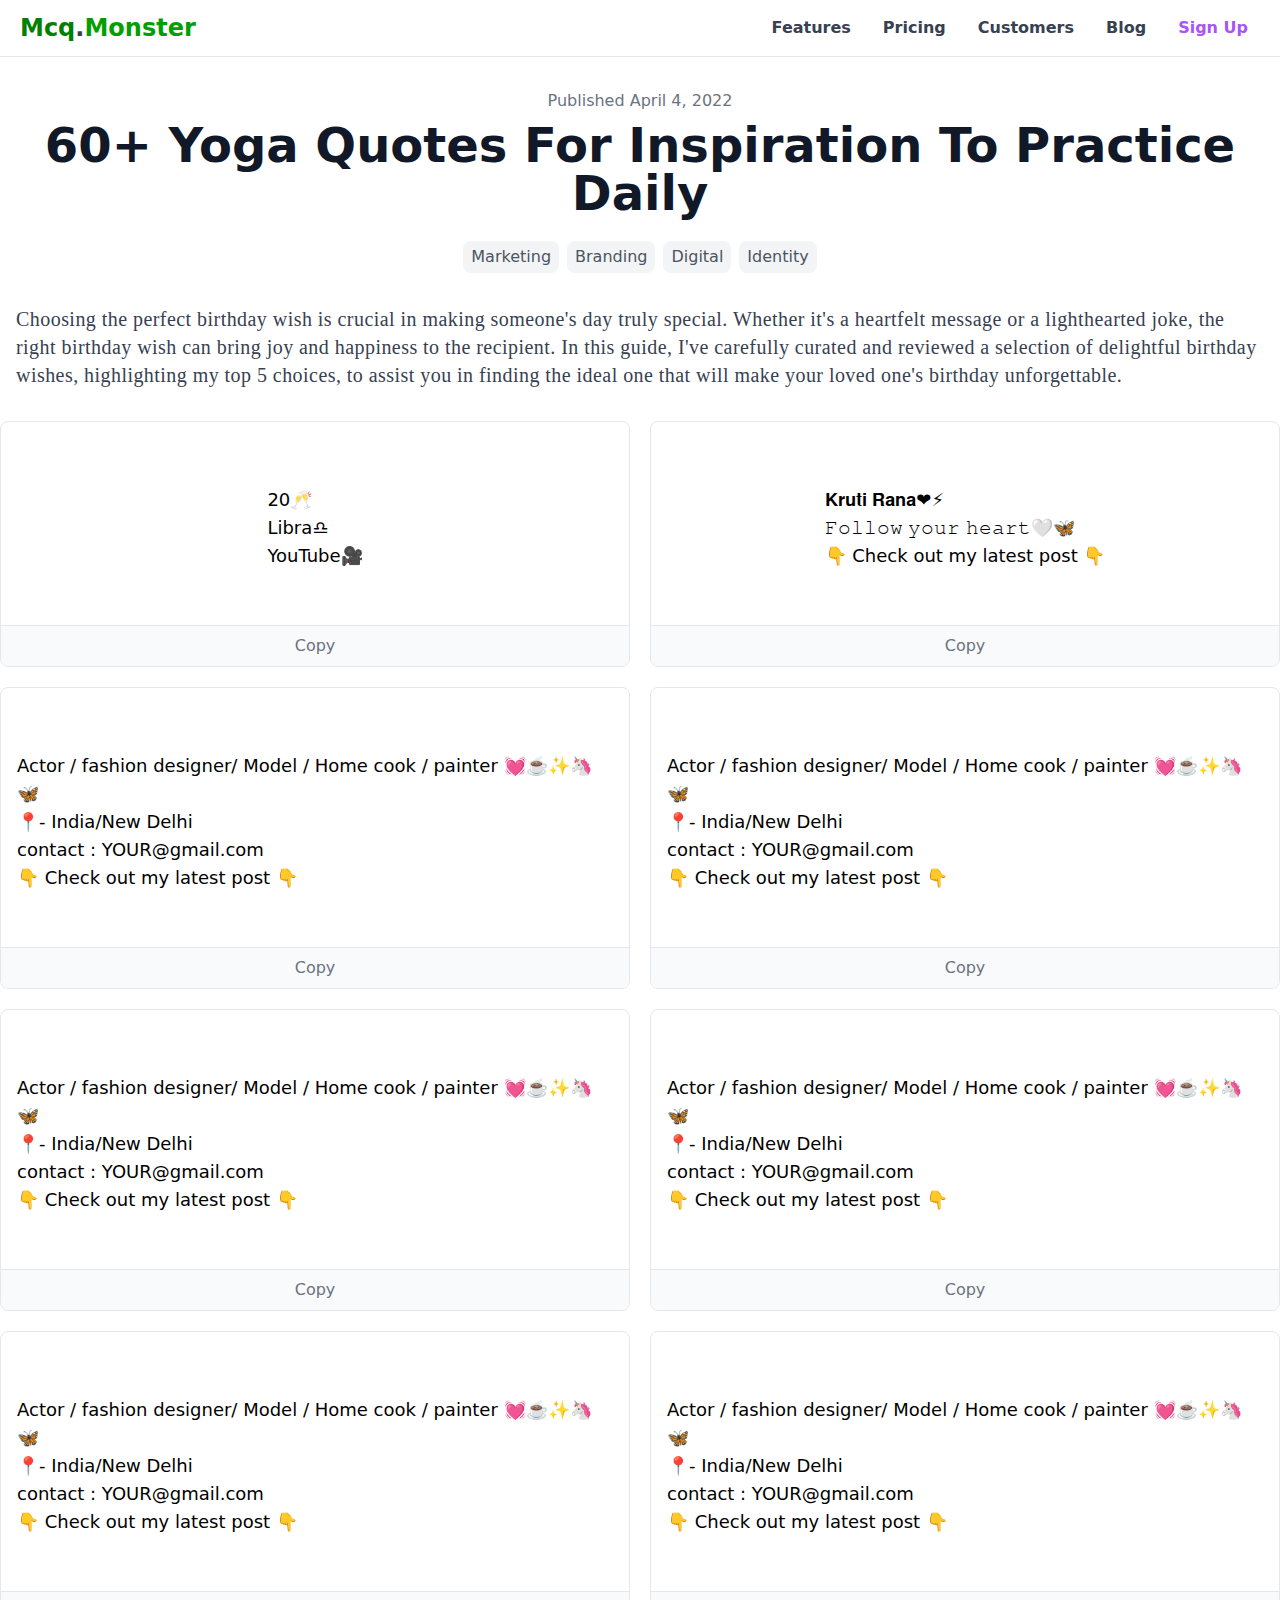
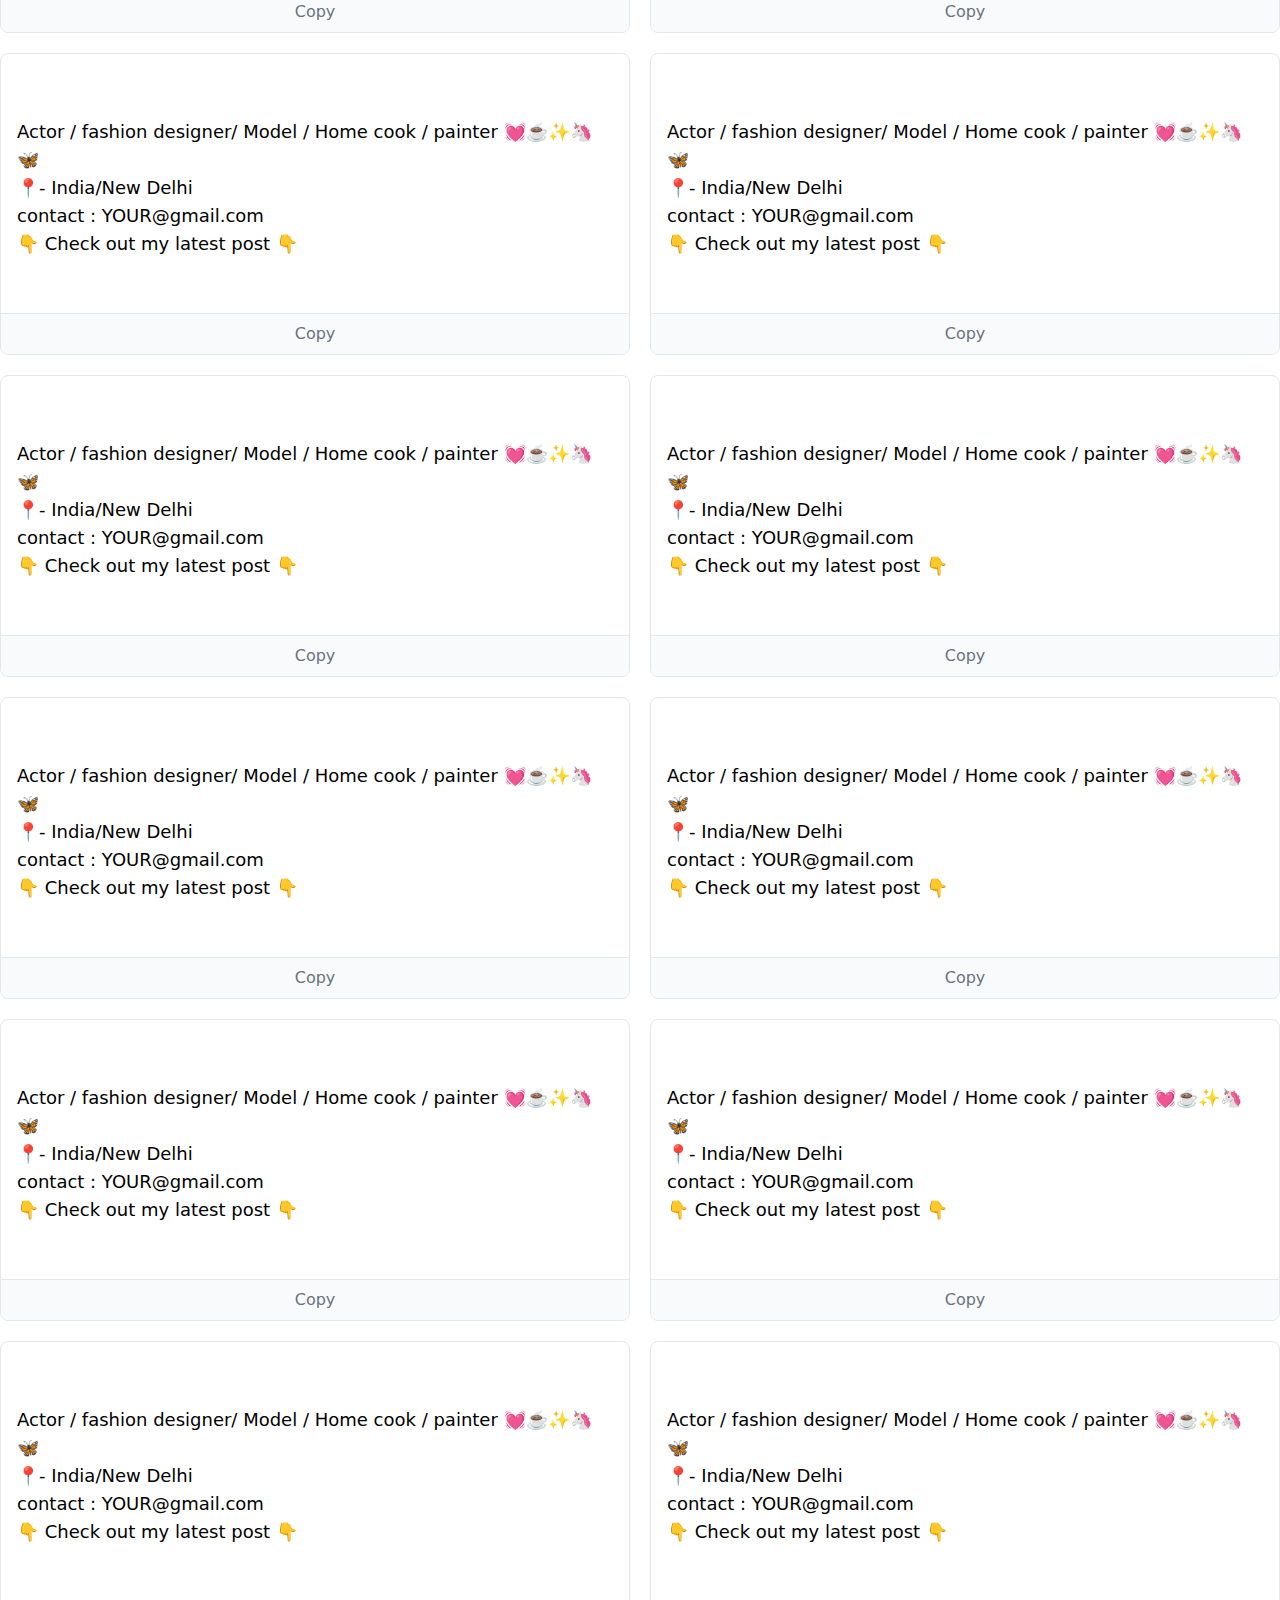
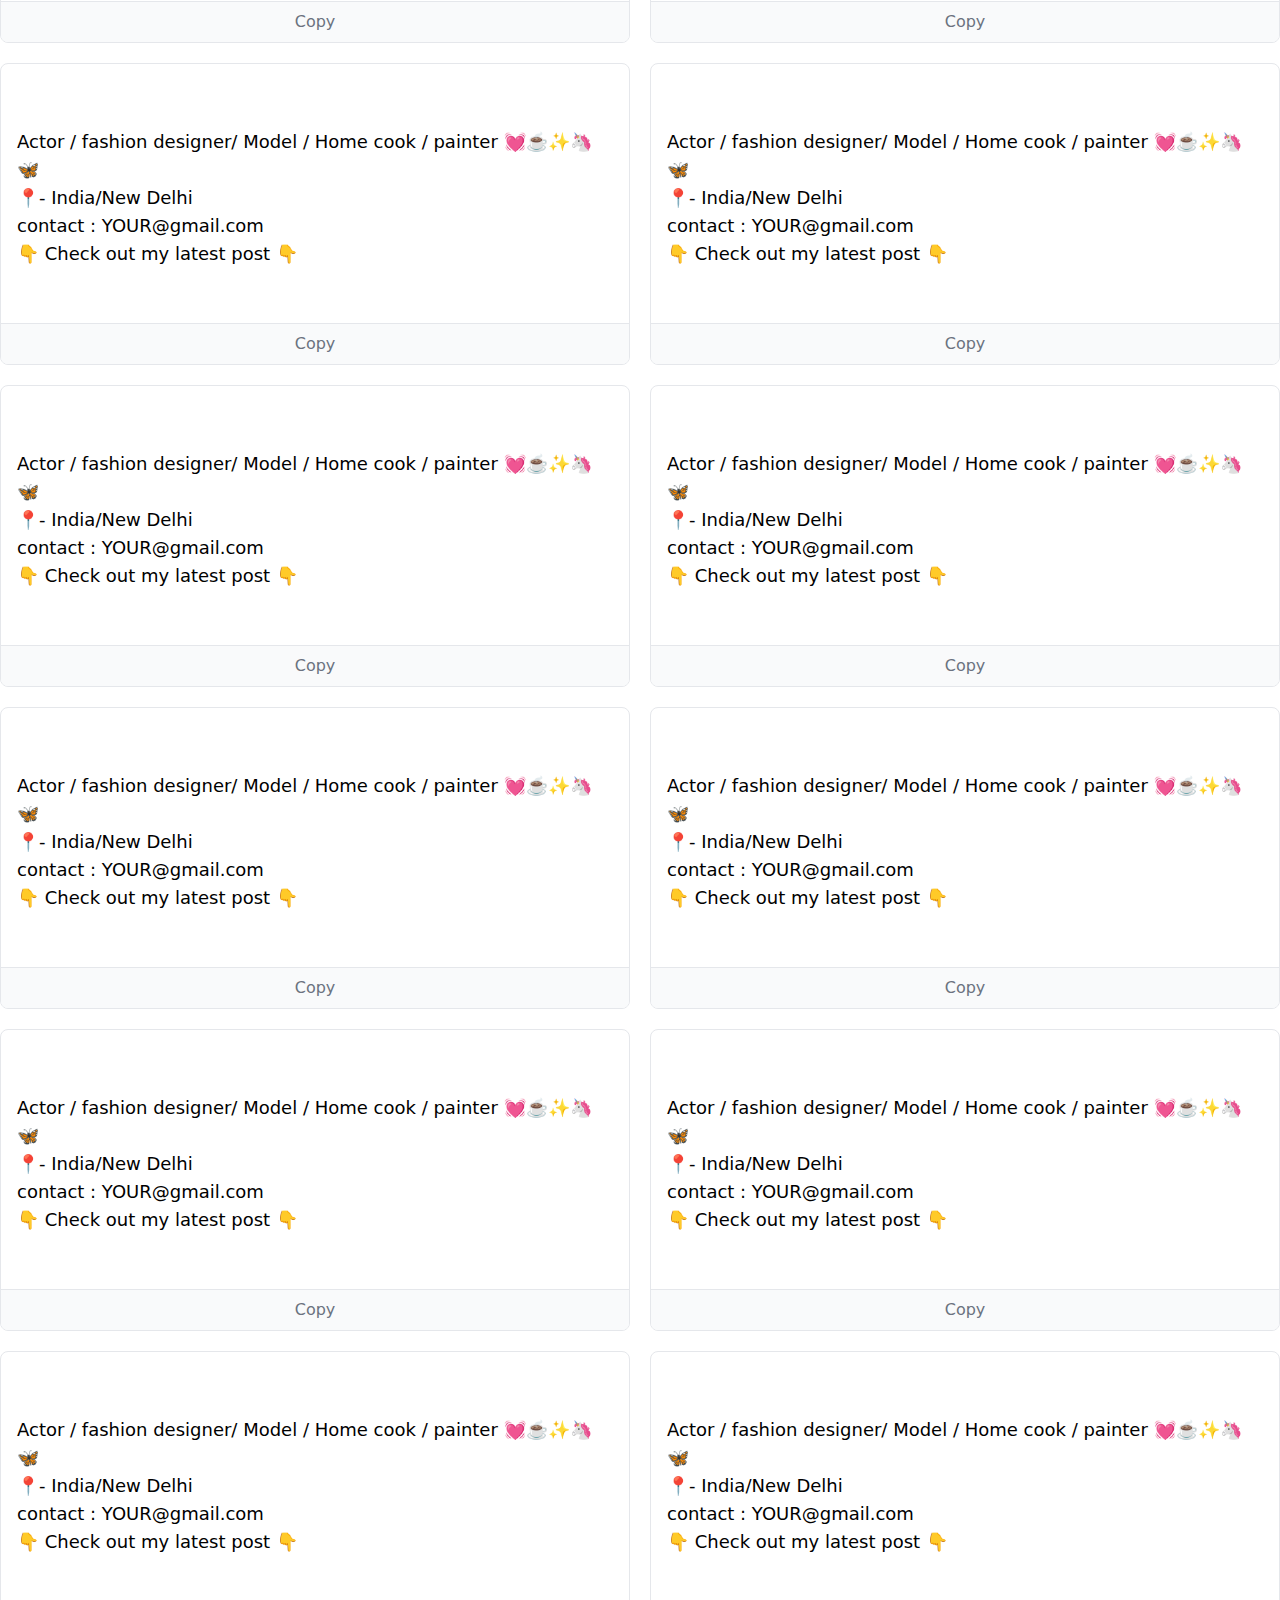
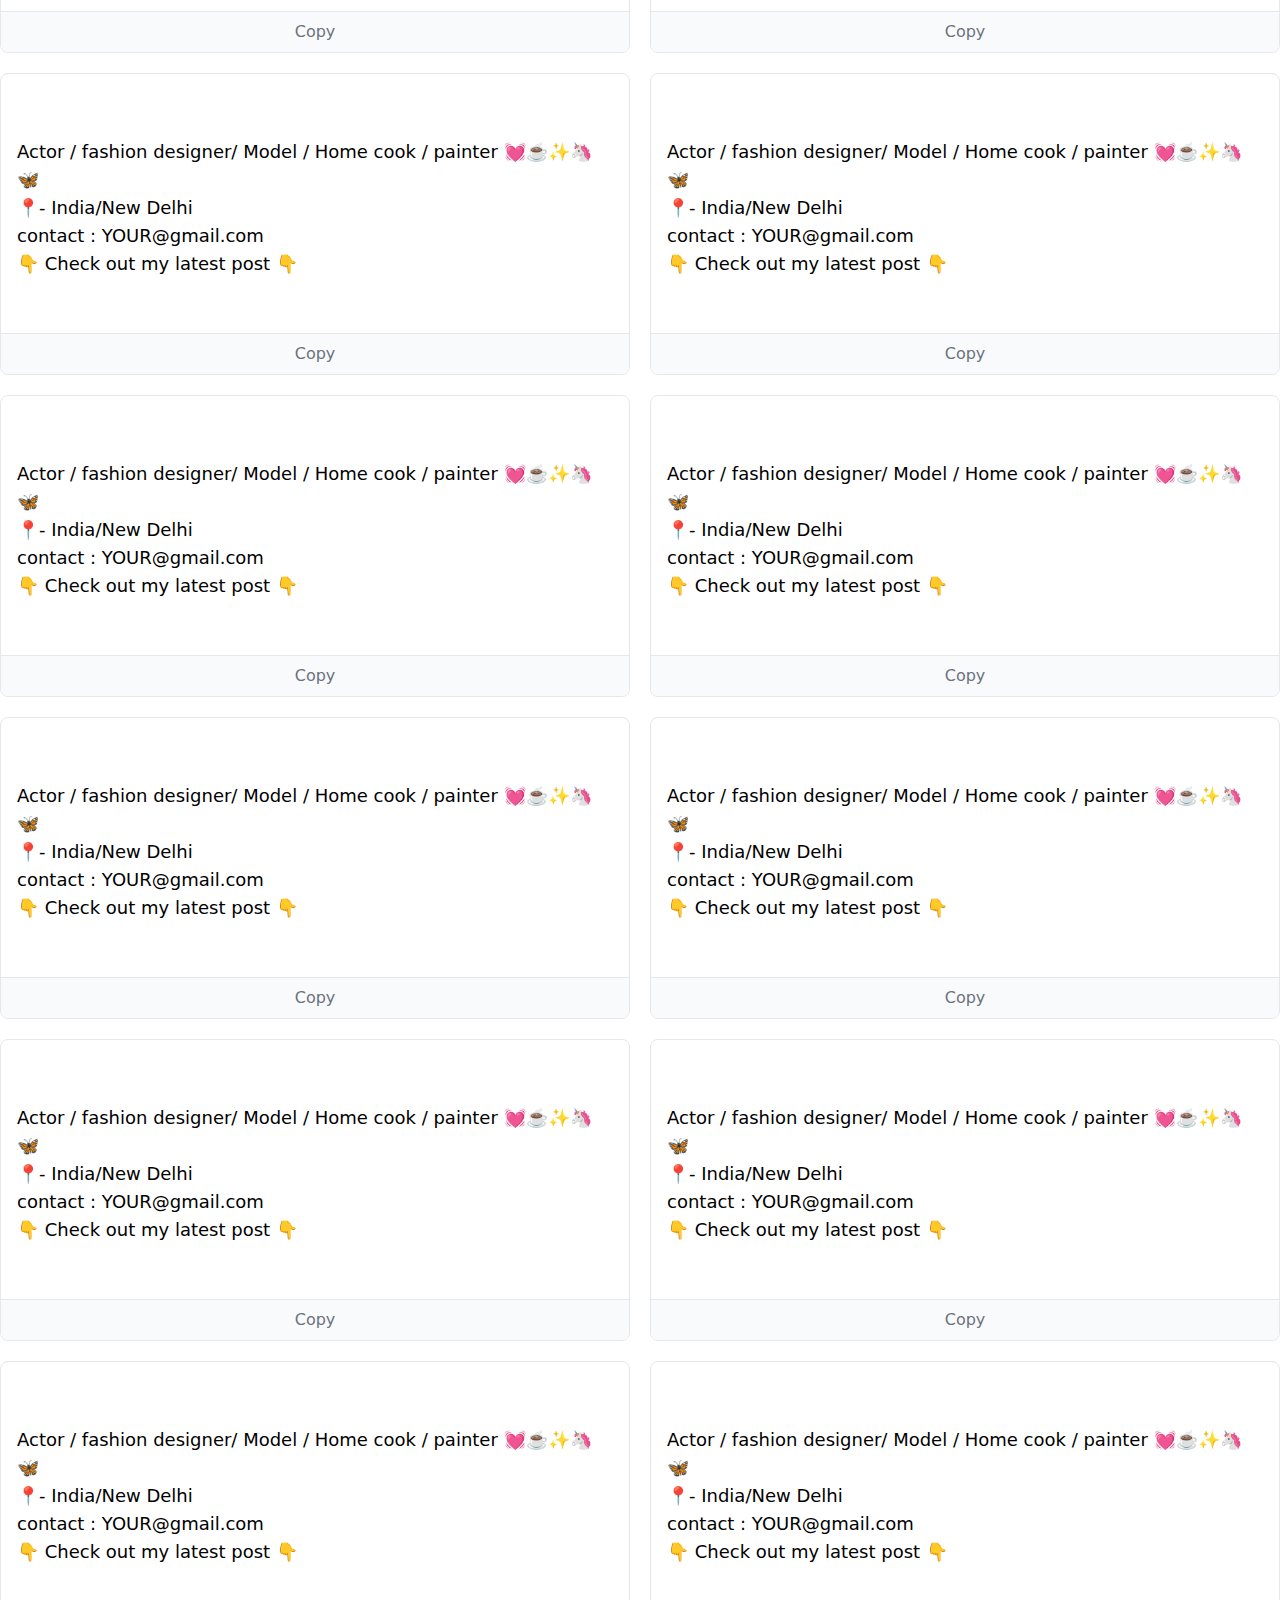
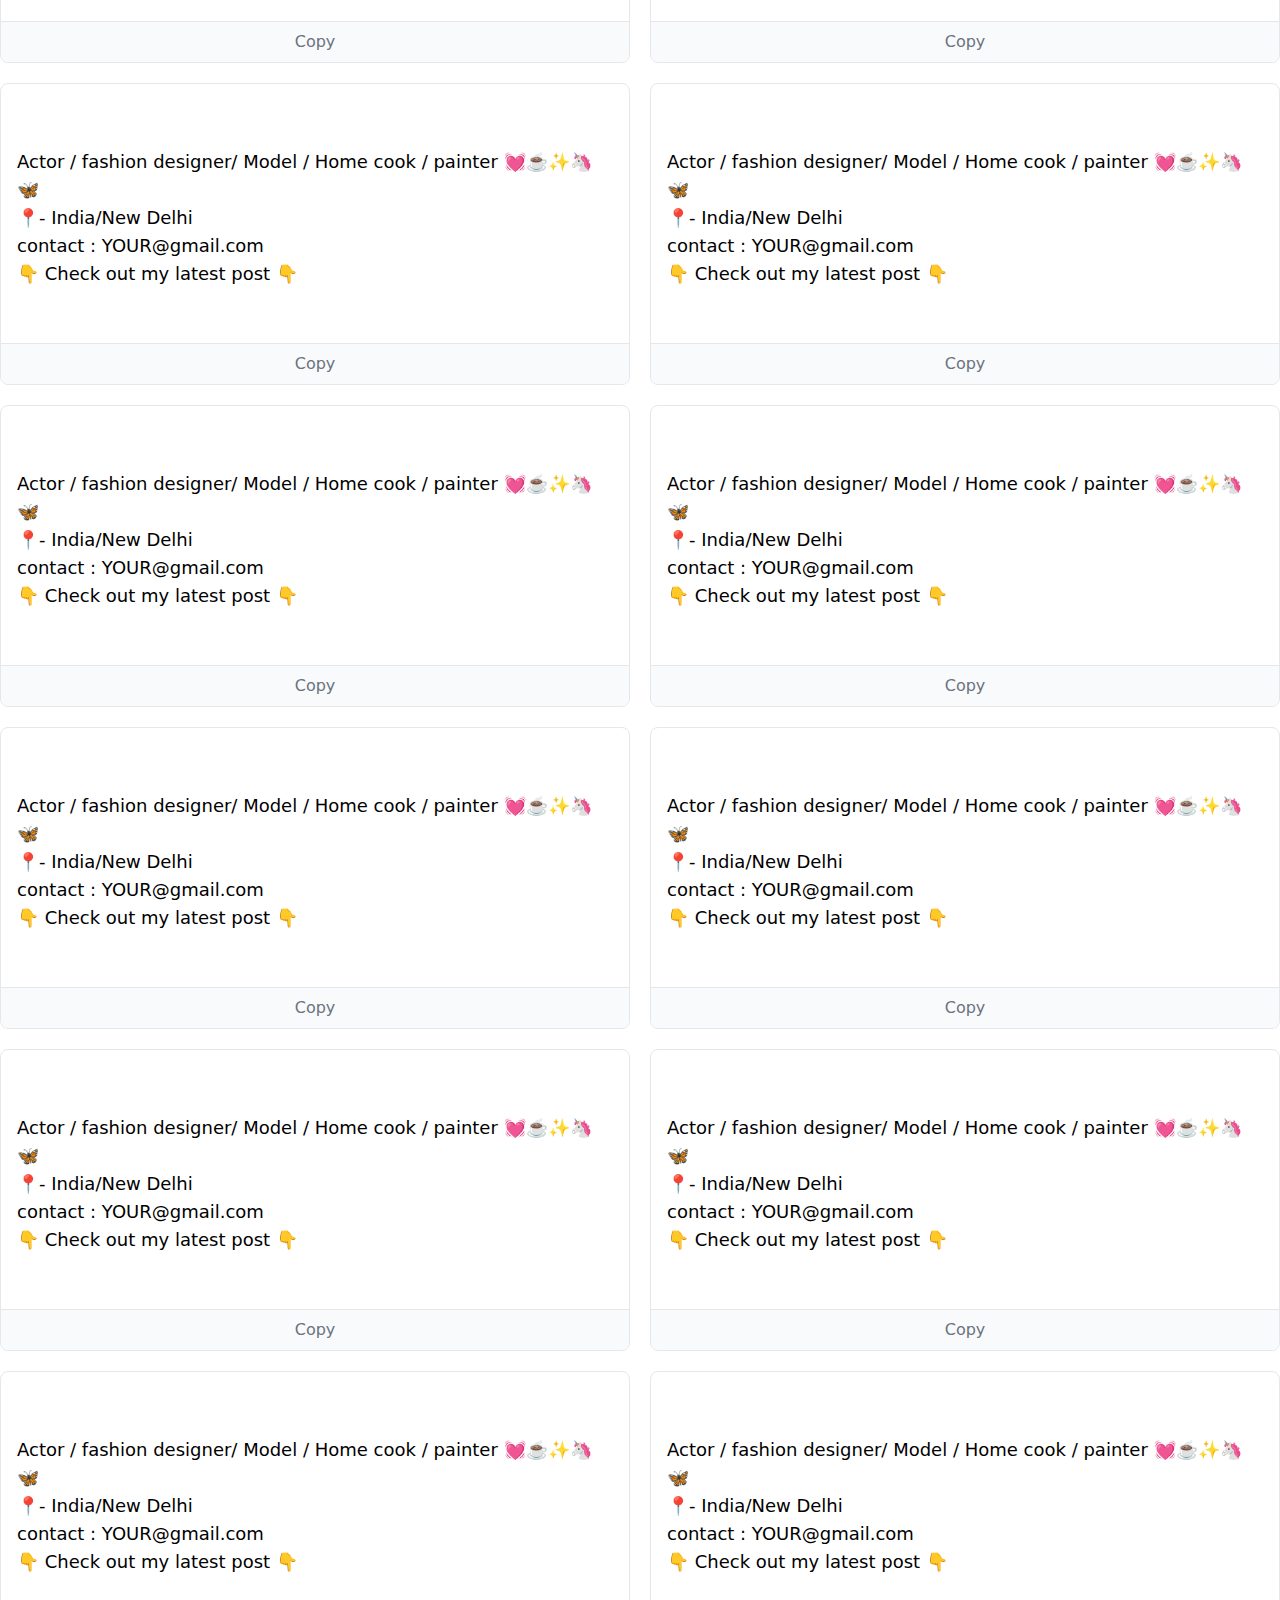
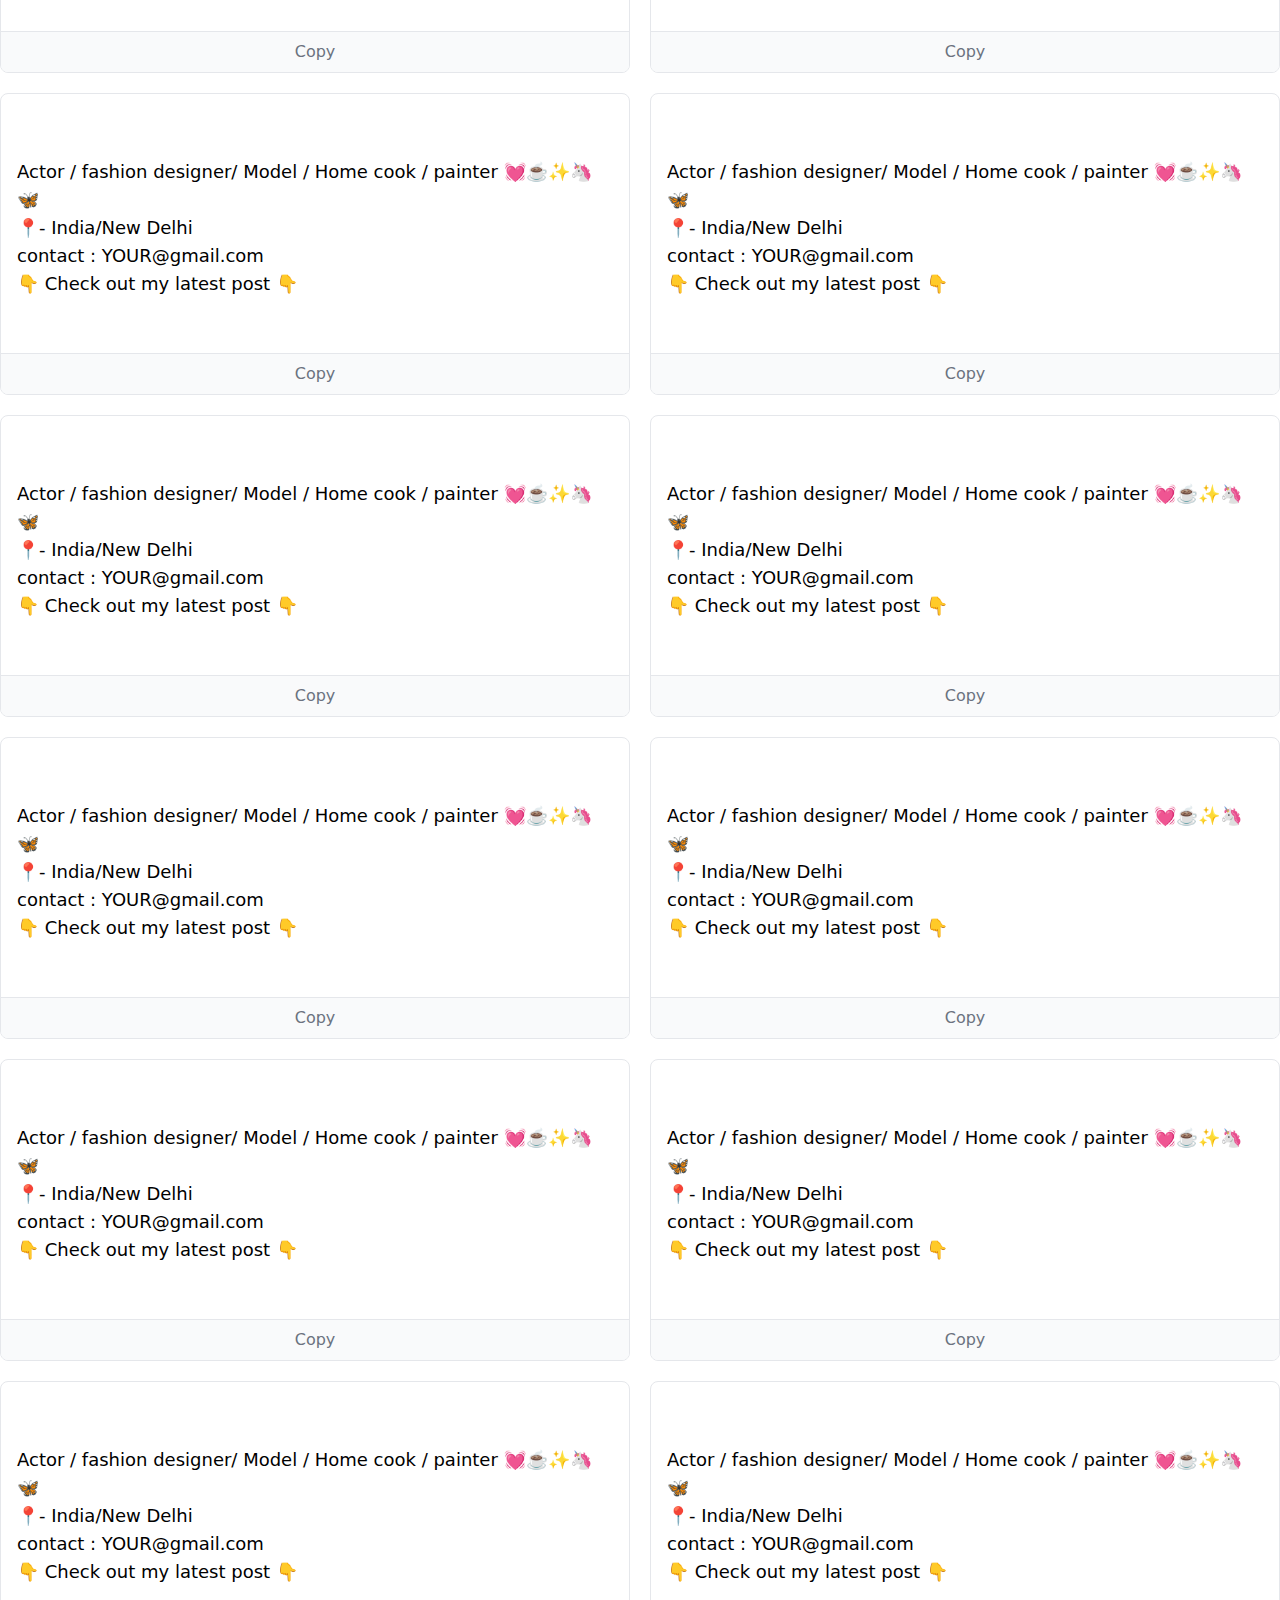
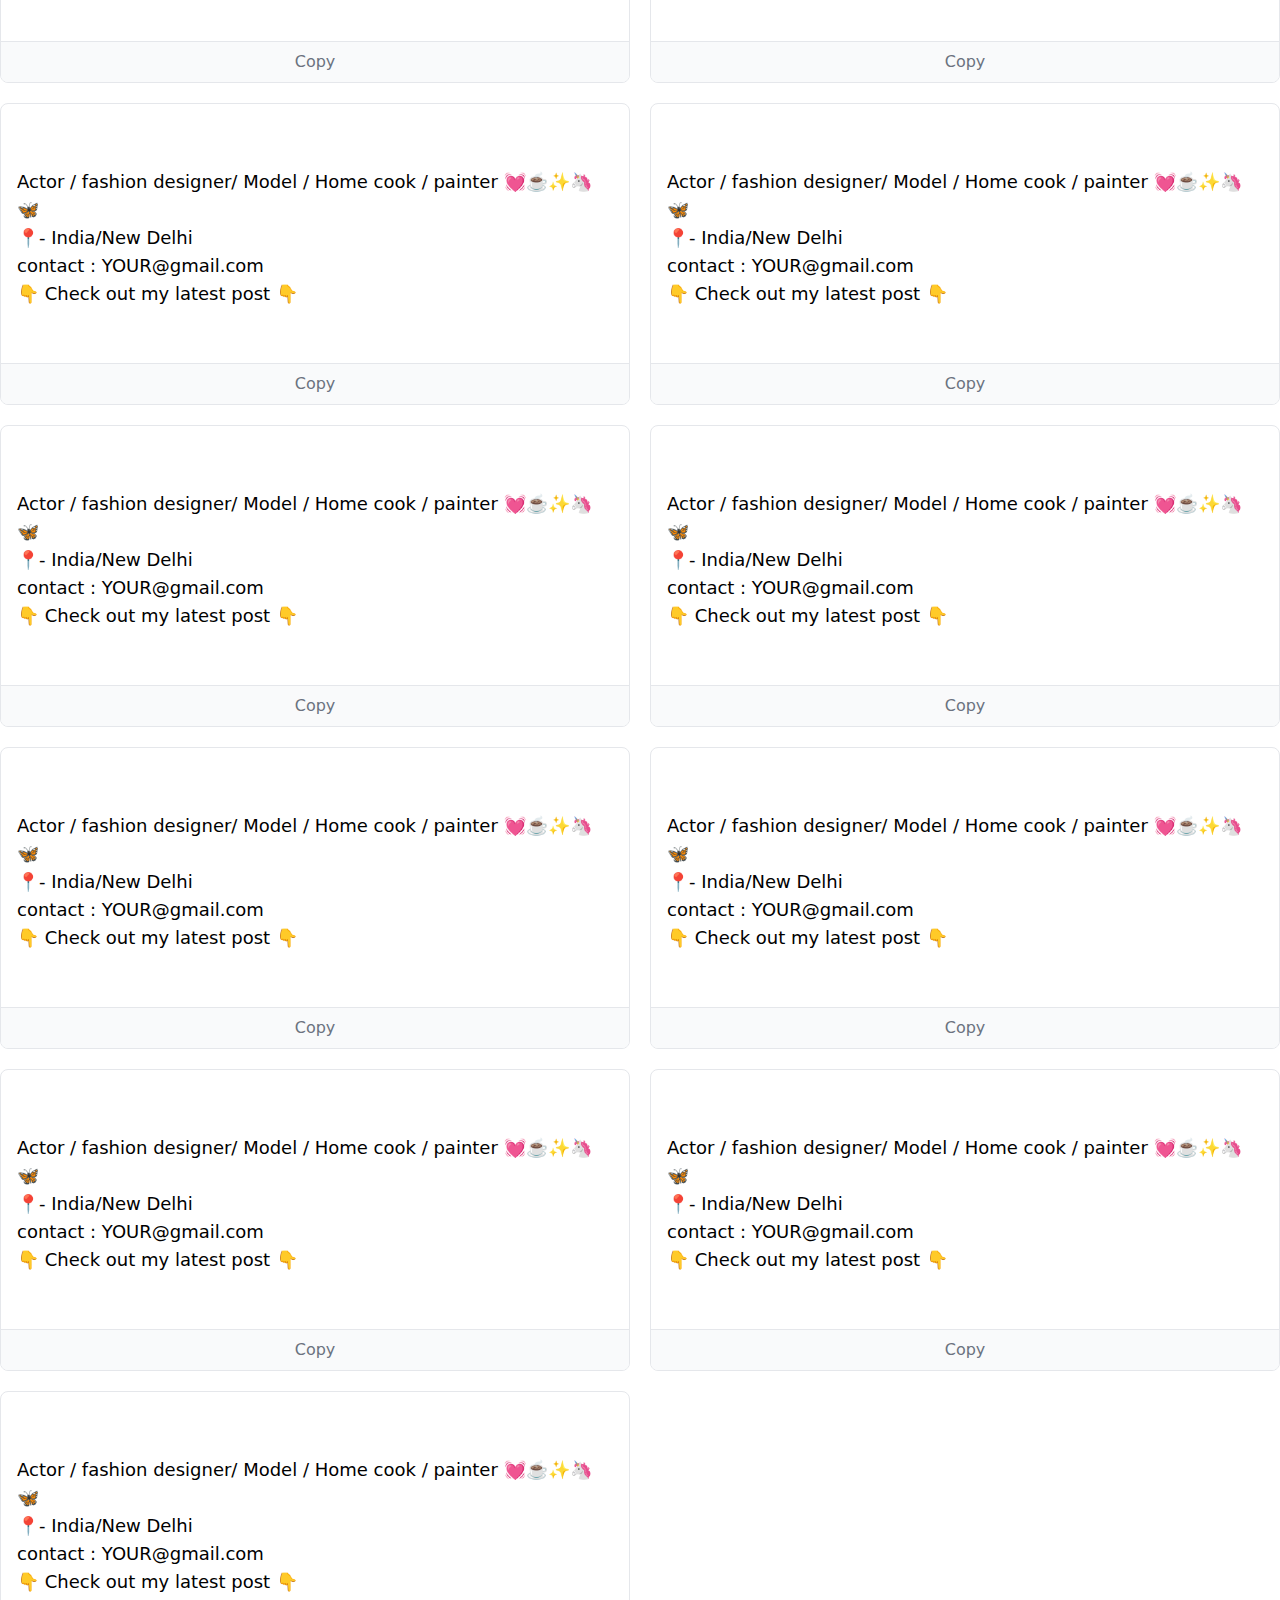
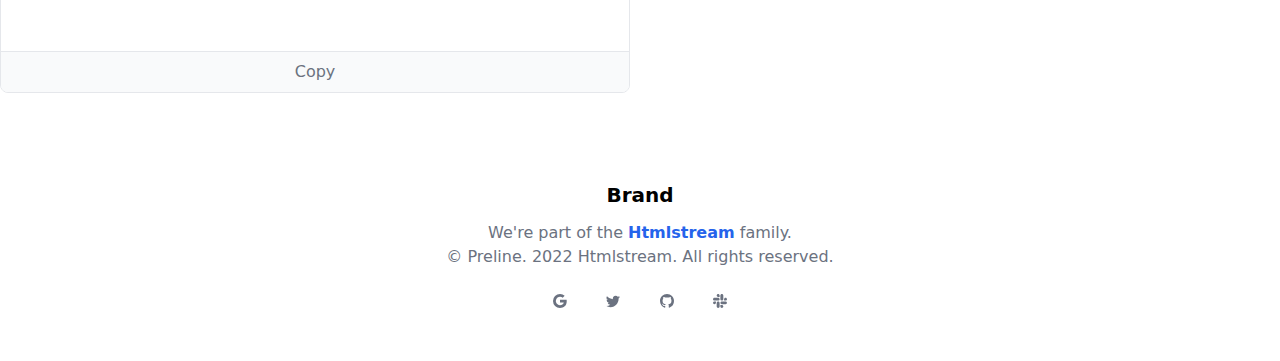
==== index.html @ 56aca76f "Update index.html" ====
<!DOCTYPE html>

<html lang="en">

<head>
    <meta charset="UTF-8">
    <meta http-equiv="X-UA-Compatible" content="IE=edge">
    <meta name="viewport" content="width=device-width, initial-scale=1.0">
    <meta>
    <link rel="stylesheet" href="bio.css">
    <meta property="fb:app_id" content="123456789">
    <meta property="og:url" content="https://example.com/page.html">
    <meta property="og:type" content="website">
    <meta property="og:title" content="Content Title">
    <meta property="og:image" content="https://example.com/image.jpg">
    <meta property="og:image:alt" content="A description of what is in the image (not a caption)">
    <meta property="og:description" content="Description Here">
    <meta property="og:site_name" content="Site Name">
    <meta
  name="description"
  content="Mary's simple recipe for maple bacon donuts
           makes a sticky, sweet treat with just a hint
           of salt that you'll keep coming back for.">
    <title>Document</title>


</head>

<body>
    <nav class="flex w-full flex-wrap items-center justify-between bg-white py-4 px-4 text-lg text-gray-700 md:py-0">
        <div>
            <a class="text-2xl font-bold pl-1" href="google.com"> <span style="color: green;">Mcq</span>.<span
                    style="color: rgb(0, 160, 0);">Monster</span>
            </a>
        </div>

        <svg xmlns="http://www.w3.org/2000/svg" id="menu-button" class="block h-6 w-6 cursor-pointer md:hidden"
            fill="none" viewBox="0 0 24 24" stroke="currentColor">
            <path stroke-linecap="round" stroke-linejoin="round" stroke-width="2" d="M4 6h16M4 12h16M4 18h16"></path>
        </svg>

        <div class="hidden w-full md:flex md:w-auto md:items-center" id="menu">
            <ul class="pt-4 text-base text-gray-700 md:flex md:justify-between md:pt-0">
                <li>
                    <a class="block py-2 hover:text-purple-400 md:p-4 font-semibold" href="google.com">Features</a>
                </li>
                <li>
                    <a class="block py-2 hover:text-purple-400 md:p-4 font-semibold" href="google.com">Pricing</a>
                </li>
                <li>
                    <a class="block py-2 hover:text-purple-400 md:p-4 font-semibold" href="google.com">Customers</a>
                </li>
                <li>
                    <a class="block py-2 hover:text-purple-400 md:p-4 font-semibold " href="google.com">Blog</a>
                </li>
                <li>
                    <a class="block py-2 text-purple-500 hover:text-purple-400 md:p-4 font-semibold"
                        href="google.com">Sign
                        Up</a>
                </li>
            </ul>
        </div>
    </nav>
    <hr>





    <script>
        function toggleNavbar(collapseID) {
            document.getElementById(collapseID).classList.toggle("hidden");
            document.getElementById(collapseID).classList.toggle("flex");
        }
    </script>

    <script>
        const button = document.querySelector('#menu-button');
        const menu = document.querySelector('#menu');


        button.addEventListener('click', () => {
            menu.classList.toggle('hidden');
        });
    </script>


    <div class="mx-auto max-w-screen-xl pt-8 text-center">

        <p class="text-gray-500">Published April 4, 2022</p>
        <h1 class="mt-2 text-3xl font-bold text-gray-900 sm:text-5xl">60+ Yoga Quotes For Inspiration To Practice
            Daily

        </h1>

        <div class="mt-6 flex flex-wrap justify-center gap-2" aria-label="Tags">
            <button
                class="rounded-lg bg-gray-100 px-2 py-1 font-medium text-gray-600 hover:bg-gray-200">Marketing</button>
            <button
                class="rounded-lg bg-gray-100 px-2 py-1 font-medium text-gray-600 hover:bg-gray-200">Branding</button>
            <button
                class="rounded-lg bg-gray-100 px-2 py-1 font-medium text-gray-600 hover:bg-gray-200">Digital</button>
            <button
                class="rounded-lg bg-gray-100 px-2 py-1 font-medium text-gray-600 hover:bg-gray-200">Identity</button>
        </div>


    </div>
    <div class="mx-auto mt-4 container space-y-4 px-4 py-4 font-serif text-lg tracking-wide text-gray-700">

        <p class="text-xl font-medium">Choosing the perfect birthday wish is crucial in making someone's day truly
            special. Whether it's a heartfelt message or a lighthearted joke, the right birthday wish can bring joy and
            happiness to the recipient. In this guide, I've carefully curated and reviewed a selection of delightful
            birthday wishes, highlighting my top 5 choices, to assist you in finding the ideal one that will make your
            loved one's birthday unforgettable.</p>


    </div>
    <!-- hero start -->
    <div
        class="grid py-4 max-w-7xl sm:grid-cols-1  2xl:grid-cols-3 md:grid-cols-2 gap-5 px-6 pb-12 mx-auto xl:px-0 button">

        <div
            class="relative flex flex-col col-span-4 sm:col-span-2 lg:col-span-1 items-center justify-center bg-white w-full pt-16 pb-24 border border-gray-200 rounded-lg overflow-hidden">

            <div class="flex items-center justify-center w-full h-full button">

                <p class="relative inline-block text-lg group px-4">20🥂 <br> Libra♎ <br> YouTube🎥 <br> </p>


            </div>
            <div
                class="absolute bottom-0 flex items-center justify-center w-full py-2 font-medium text-center border-t cursor-pointer bg-gray-50 hover:bg-gray-100 text-gray-500 ">
                <span>Copy</span>
                <div id="code-0" class="hidden code">'The only thing that matters the most is your happiness.'
                </div>
            </div>
        </div>


        <div
            class="relative flex flex-col col-span-4 sm:col-span-2 lg:col-span-1 items-center justify-center bg-white w-full pt-16 pb-24 border border-gray-200 rounded-lg overflow-hidden">

            <div class="flex items-center justify-center w-full h-full button">

                <p class="relative inline-block text-lg group px-4">𝐊𝐫𝐮𝐭𝐢 𝐑𝐚𝐧𝐚❤⚡ <br> 𝙵𝚘𝚕𝚕𝚘𝚠 𝚢𝚘𝚞𝚛
                    𝚑𝚎𝚊𝚛𝚝🤍🦋 <br> 👇 Check out my latest post
                    👇 </p>


            </div>
            <div
                class="absolute bottom-0 flex items-center justify-center w-full py-2 font-medium  text-center border-t cursor-pointer bg-gray-50 hover:bg-gray-100 text-gray-500 ">
                <span>Copy</span>
                <div id="code-0" class="hidden code">'The only thing that matters the most is your happiness.'
                </div>
            </div>
        </div>

        <div
            class="relative flex flex-col col-span-4 sm:col-span-2 lg:col-span-1 items-center justify-center bg-white w-full pt-16 pb-24 border border-gray-200 rounded-lg overflow-hidden">

            <div class="flex items-center justify-center w-full h-full button">

                <p class="relative inline-block text-lg group px-4">Actor / fashion designer/ Model / Home cook /
                    painter 💓☕️✨🦄🦋 <br> 📍- India/New Delhi <br>
                    contact : YOUR@gmail.com <br> 👇 Check out my latest post 👇 </p>


            </div>
            <div
                class="absolute bottom-0 flex items-center justify-center w-full py-2 font-medium  text-center border-t cursor-pointer bg-gray-50 hover:bg-gray-100 text-gray-500 ">
                <span>Copy</span>
                <div id="code-0" class="hidden code">'The only thing that matters the most is your happiness.'
                </div>
            </div>
        </div>
        <div
            class="relative flex flex-col col-span-4 sm:col-span-2 lg:col-span-1 items-center justify-center bg-white w-full pt-16 pb-24 border border-gray-200 rounded-lg overflow-hidden">

            <div class="flex items-center justify-center w-full h-full button">

                <p class="relative inline-block text-lg group px-4">Actor / fashion designer/ Model / Home cook /
                    painter 💓☕️✨🦄🦋 <br> 📍- India/New Delhi <br>
                    contact : YOUR@gmail.com <br> 👇 Check out my latest post 👇 </p>


            </div>
            <div
                class="absolute bottom-0 flex items-center justify-center w-full py-2 font-medium  text-center border-t cursor-pointer bg-gray-50 hover:bg-gray-100 text-gray-500 ">
                <span>Copy</span>
                <div id="code-0" class="hidden code">'The only thing that matters the most is your happiness.'
                </div>
            </div>
        </div>
        <div
            class="relative flex flex-col col-span-4 sm:col-span-2 lg:col-span-1 items-center justify-center bg-white w-full pt-16 pb-24 border border-gray-200 rounded-lg overflow-hidden">

            <div class="flex items-center justify-center w-full h-full button">

                <p class="relative inline-block text-lg group px-4">Actor / fashion designer/ Model / Home cook /
                    painter 💓☕️✨🦄🦋 <br> 📍- India/New Delhi <br>
                    contact : YOUR@gmail.com <br> 👇 Check out my latest post 👇 </p>


            </div>
            <div
                class="absolute bottom-0 flex items-center justify-center w-full py-2 font-medium  text-center border-t cursor-pointer bg-gray-50 hover:bg-gray-100 text-gray-500 ">
                <span>Copy</span>
                <div id="code-0" class="hidden code">'The only thing that matters the most is your happiness.'
                </div>
            </div>
        </div>
        <div
            class="relative flex flex-col col-span-4 sm:col-span-2 lg:col-span-1 items-center justify-center bg-white w-full pt-16 pb-24 border border-gray-200 rounded-lg overflow-hidden">

            <div class="flex items-center justify-center w-full h-full button">

                <p class="relative inline-block text-lg group px-4">Actor / fashion designer/ Model / Home cook /
                    painter 💓☕️✨🦄🦋 <br> 📍- India/New Delhi <br>
                    contact : YOUR@gmail.com <br> 👇 Check out my latest post 👇 </p>


            </div>
            <div
                class="absolute bottom-0 flex items-center justify-center w-full py-2 font-medium  text-center border-t cursor-pointer bg-gray-50 hover:bg-gray-100 text-gray-500 ">
                <span>Copy</span>
                <div id="code-0" class="hidden code">'The only thing that matters the most is your happiness.'
                </div>
            </div>
        </div>
        <div
            class="relative flex flex-col col-span-4 sm:col-span-2 lg:col-span-1 items-center justify-center bg-white w-full pt-16 pb-24 border border-gray-200 rounded-lg overflow-hidden">

            <div class="flex items-center justify-center w-full h-full button">

                <p class="relative inline-block text-lg group px-4">Actor / fashion designer/ Model / Home cook /
                    painter 💓☕️✨🦄🦋 <br> 📍- India/New Delhi <br>
                    contact : YOUR@gmail.com <br> 👇 Check out my latest post 👇 </p>


            </div>
            <div
                class="absolute bottom-0 flex items-center justify-center w-full py-2 font-medium  text-center border-t cursor-pointer bg-gray-50 hover:bg-gray-100 text-gray-500 ">
                <span>Copy</span>
                <div id="code-0" class="hidden code">'The only thing that matters the most is your happiness.'
                </div>
            </div>
        </div>
        <div
            class="relative flex flex-col col-span-4 sm:col-span-2 lg:col-span-1 items-center justify-center bg-white w-full pt-16 pb-24 border border-gray-200 rounded-lg overflow-hidden">

            <div class="flex items-center justify-center w-full h-full button">

                <p class="relative inline-block text-lg group px-4">Actor / fashion designer/ Model / Home cook /
                    painter 💓☕️✨🦄🦋 <br> 📍- India/New Delhi <br>
                    contact : YOUR@gmail.com <br> 👇 Check out my latest post 👇 </p>


            </div>
            <div
                class="absolute bottom-0 flex items-center justify-center w-full py-2 font-medium  text-center border-t cursor-pointer bg-gray-50 hover:bg-gray-100 text-gray-500 ">
                <span>Copy</span>
                <div id="code-0" class="hidden code">'The only thing that matters the most is your happiness.'
                </div>
            </div>
        </div>
        <div
            class="relative flex flex-col col-span-4 sm:col-span-2 lg:col-span-1 items-center justify-center bg-white w-full pt-16 pb-24 border border-gray-200 rounded-lg overflow-hidden">

            <div class="flex items-center justify-center w-full h-full button">

                <p class="relative inline-block text-lg group px-4">Actor / fashion designer/ Model / Home cook /
                    painter 💓☕️✨🦄🦋 <br> 📍- India/New Delhi <br>
                    contact : YOUR@gmail.com <br> 👇 Check out my latest post 👇 </p>


            </div>
            <div
                class="absolute bottom-0 flex items-center justify-center w-full py-2 font-medium  text-center border-t cursor-pointer bg-gray-50 hover:bg-gray-100 text-gray-500 ">
                <span>Copy</span>
                <div id="code-0" class="hidden code">'The only thing that matters the most is your happiness.'
                </div>
            </div>
        </div>
        <div
            class="relative flex flex-col col-span-4 sm:col-span-2 lg:col-span-1 items-center justify-center bg-white w-full pt-16 pb-24 border border-gray-200 rounded-lg overflow-hidden">

            <div class="flex items-center justify-center w-full h-full button">

                <p class="relative inline-block text-lg group px-4">Actor / fashion designer/ Model / Home cook /
                    painter 💓☕️✨🦄🦋 <br> 📍- India/New Delhi <br>
                    contact : YOUR@gmail.com <br> 👇 Check out my latest post 👇 </p>


            </div>
            <div
                class="absolute bottom-0 flex items-center justify-center w-full py-2 font-medium  text-center border-t cursor-pointer bg-gray-50 hover:bg-gray-100 text-gray-500 ">
                <span>Copy</span>
                <div id="code-0" class="hidden code">'The only thing that matters the most is your happiness.'
                </div>
            </div>
        </div>
        <div
            class="relative flex flex-col col-span-4 sm:col-span-2 lg:col-span-1 items-center justify-center bg-white w-full pt-16 pb-24 border border-gray-200 rounded-lg overflow-hidden">

            <div class="flex items-center justify-center w-full h-full button">

                <p class="relative inline-block text-lg group px-4">Actor / fashion designer/ Model / Home cook /
                    painter 💓☕️✨🦄🦋 <br> 📍- India/New Delhi <br>
                    contact : YOUR@gmail.com <br> 👇 Check out my latest post 👇 </p>


            </div>
            <div
                class="absolute bottom-0 flex items-center justify-center w-full py-2 font-medium  text-center border-t cursor-pointer bg-gray-50 hover:bg-gray-100 text-gray-500 ">
                <span>Copy</span>
                <div id="code-0" class="hidden code">'The only thing that matters the most is your happiness.'
                </div>
            </div>
        </div>
        <div
            class="relative flex flex-col col-span-4 sm:col-span-2 lg:col-span-1 items-center justify-center bg-white w-full pt-16 pb-24 border border-gray-200 rounded-lg overflow-hidden">

            <div class="flex items-center justify-center w-full h-full button">

                <p class="relative inline-block text-lg group px-4">Actor / fashion designer/ Model / Home cook /
                    painter 💓☕️✨🦄🦋 <br> 📍- India/New Delhi <br>
                    contact : YOUR@gmail.com <br> 👇 Check out my latest post 👇 </p>


            </div>
            <div
                class="absolute bottom-0 flex items-center justify-center w-full py-2 font-medium  text-center border-t cursor-pointer bg-gray-50 hover:bg-gray-100 text-gray-500 ">
                <span>Copy</span>
                <div id="code-0" class="hidden code">'The only thing that matters the most is your happiness.'
                </div>
            </div>
        </div>
        <div
            class="relative flex flex-col col-span-4 sm:col-span-2 lg:col-span-1 items-center justify-center bg-white w-full pt-16 pb-24 border border-gray-200 rounded-lg overflow-hidden">

            <div class="flex items-center justify-center w-full h-full button">

                <p class="relative inline-block text-lg group px-4">Actor / fashion designer/ Model / Home cook /
                    painter 💓☕️✨🦄🦋 <br> 📍- India/New Delhi <br>
                    contact : YOUR@gmail.com <br> 👇 Check out my latest post 👇 </p>


            </div>
            <div
                class="absolute bottom-0 flex items-center justify-center w-full py-2 font-medium  text-center border-t cursor-pointer bg-gray-50 hover:bg-gray-100 text-gray-500 ">
                <span>Copy</span>
                <div id="code-0" class="hidden code">'The only thing that matters the most is your happiness.'
                </div>
            </div>
        </div>
        <div
            class="relative flex flex-col col-span-4 sm:col-span-2 lg:col-span-1 items-center justify-center bg-white w-full pt-16 pb-24 border border-gray-200 rounded-lg overflow-hidden">

            <div class="flex items-center justify-center w-full h-full button">

                <p class="relative inline-block text-lg group px-4">Actor / fashion designer/ Model / Home cook /
                    painter 💓☕️✨🦄🦋 <br> 📍- India/New Delhi <br>
                    contact : YOUR@gmail.com <br> 👇 Check out my latest post 👇 </p>


            </div>
            <div
                class="absolute bottom-0 flex items-center justify-center w-full py-2 font-medium  text-center border-t cursor-pointer bg-gray-50 hover:bg-gray-100 text-gray-500 ">
                <span>Copy</span>
                <div id="code-0" class="hidden code">'The only thing that matters the most is your happiness.'
                </div>
            </div>
        </div>
        <div
            class="relative flex flex-col col-span-4 sm:col-span-2 lg:col-span-1 items-center justify-center bg-white w-full pt-16 pb-24 border border-gray-200 rounded-lg overflow-hidden">

            <div class="flex items-center justify-center w-full h-full button">

                <p class="relative inline-block text-lg group px-4">Actor / fashion designer/ Model / Home cook /
                    painter 💓☕️✨🦄🦋 <br> 📍- India/New Delhi <br>
                    contact : YOUR@gmail.com <br> 👇 Check out my latest post 👇 </p>


            </div>
            <div
                class="absolute bottom-0 flex items-center justify-center w-full py-2 font-medium  text-center border-t cursor-pointer bg-gray-50 hover:bg-gray-100 text-gray-500 ">
                <span>Copy</span>
                <div id="code-0" class="hidden code">'The only thing that matters the most is your happiness.'
                </div>
            </div>
        </div>
        <div
            class="relative flex flex-col col-span-4 sm:col-span-2 lg:col-span-1 items-center justify-center bg-white w-full pt-16 pb-24 border border-gray-200 rounded-lg overflow-hidden">

            <div class="flex items-center justify-center w-full h-full button">

                <p class="relative inline-block text-lg group px-4">Actor / fashion designer/ Model / Home cook /
                    painter 💓☕️✨🦄🦋 <br> 📍- India/New Delhi <br>
                    contact : YOUR@gmail.com <br> 👇 Check out my latest post 👇 </p>


            </div>
            <div
                class="absolute bottom-0 flex items-center justify-center w-full py-2 font-medium  text-center border-t cursor-pointer bg-gray-50 hover:bg-gray-100 text-gray-500 ">
                <span>Copy</span>
                <div id="code-0" class="hidden code">'The only thing that matters the most is your happiness.'
                </div>
            </div>
        </div>
        <div
            class="relative flex flex-col col-span-4 sm:col-span-2 lg:col-span-1 items-center justify-center bg-white w-full pt-16 pb-24 border border-gray-200 rounded-lg overflow-hidden">

            <div class="flex items-center justify-center w-full h-full button">

                <p class="relative inline-block text-lg group px-4">Actor / fashion designer/ Model / Home cook /
                    painter 💓☕️✨🦄🦋 <br> 📍- India/New Delhi <br>
                    contact : YOUR@gmail.com <br> 👇 Check out my latest post 👇 </p>


            </div>
            <div
                class="absolute bottom-0 flex items-center justify-center w-full py-2 font-medium  text-center border-t cursor-pointer bg-gray-50 hover:bg-gray-100 text-gray-500 ">
                <span>Copy</span>
                <div id="code-0" class="hidden code">'The only thing that matters the most is your happiness.'
                </div>
            </div>
        </div>
        <div
            class="relative flex flex-col col-span-4 sm:col-span-2 lg:col-span-1 items-center justify-center bg-white w-full pt-16 pb-24 border border-gray-200 rounded-lg overflow-hidden">

            <div class="flex items-center justify-center w-full h-full button">

                <p class="relative inline-block text-lg group px-4">Actor / fashion designer/ Model / Home cook /
                    painter 💓☕️✨🦄🦋 <br> 📍- India/New Delhi <br>
                    contact : YOUR@gmail.com <br> 👇 Check out my latest post 👇 </p>


            </div>
            <div
                class="absolute bottom-0 flex items-center justify-center w-full py-2 font-medium  text-center border-t cursor-pointer bg-gray-50 hover:bg-gray-100 text-gray-500 ">
                <span>Copy</span>
                <div id="code-0" class="hidden code">'The only thing that matters the most is your happiness.'
                </div>
            </div>
        </div>
        <div
            class="relative flex flex-col col-span-4 sm:col-span-2 lg:col-span-1 items-center justify-center bg-white w-full pt-16 pb-24 border border-gray-200 rounded-lg overflow-hidden">

            <div class="flex items-center justify-center w-full h-full button">

                <p class="relative inline-block text-lg group px-4">Actor / fashion designer/ Model / Home cook /
                    painter 💓☕️✨🦄🦋 <br> 📍- India/New Delhi <br>
                    contact : YOUR@gmail.com <br> 👇 Check out my latest post 👇 </p>


            </div>
            <div
                class="absolute bottom-0 flex items-center justify-center w-full py-2 font-medium  text-center border-t cursor-pointer bg-gray-50 hover:bg-gray-100 text-gray-500 ">
                <span>Copy</span>
                <div id="code-0" class="hidden code">'The only thing that matters the most is your happiness.'
                </div>
            </div>
        </div>
        <div
            class="relative flex flex-col col-span-4 sm:col-span-2 lg:col-span-1 items-center justify-center bg-white w-full pt-16 pb-24 border border-gray-200 rounded-lg overflow-hidden">

            <div class="flex items-center justify-center w-full h-full button">

                <p class="relative inline-block text-lg group px-4">Actor / fashion designer/ Model / Home cook /
                    painter 💓☕️✨🦄🦋 <br> 📍- India/New Delhi <br>
                    contact : YOUR@gmail.com <br> 👇 Check out my latest post 👇 </p>


            </div>
            <div
                class="absolute bottom-0 flex items-center justify-center w-full py-2 font-medium  text-center border-t cursor-pointer bg-gray-50 hover:bg-gray-100 text-gray-500 ">
                <span>Copy</span>
                <div id="code-0" class="hidden code">'The only thing that matters the most is your happiness.'
                </div>
            </div>
        </div>
        <div
            class="relative flex flex-col col-span-4 sm:col-span-2 lg:col-span-1 items-center justify-center bg-white w-full pt-16 pb-24 border border-gray-200 rounded-lg overflow-hidden">

            <div class="flex items-center justify-center w-full h-full button">

                <p class="relative inline-block text-lg group px-4">Actor / fashion designer/ Model / Home cook /
                    painter 💓☕️✨🦄🦋 <br> 📍- India/New Delhi <br>
                    contact : YOUR@gmail.com <br> 👇 Check out my latest post 👇 </p>


            </div>
            <div
                class="absolute bottom-0 flex items-center justify-center w-full py-2 font-medium  text-center border-t cursor-pointer bg-gray-50 hover:bg-gray-100 text-gray-500 ">
                <span>Copy</span>
                <div id="code-0" class="hidden code">'The only thing that matters the most is your happiness.'
                </div>
            </div>
        </div>
        <div
            class="relative flex flex-col col-span-4 sm:col-span-2 lg:col-span-1 items-center justify-center bg-white w-full pt-16 pb-24 border border-gray-200 rounded-lg overflow-hidden">

            <div class="flex items-center justify-center w-full h-full button">

                <p class="relative inline-block text-lg group px-4">Actor / fashion designer/ Model / Home cook /
                    painter 💓☕️✨🦄🦋 <br> 📍- India/New Delhi <br>
                    contact : YOUR@gmail.com <br> 👇 Check out my latest post 👇 </p>


            </div>
            <div
                class="absolute bottom-0 flex items-center justify-center w-full py-2 font-medium  text-center border-t cursor-pointer bg-gray-50 hover:bg-gray-100 text-gray-500 ">
                <span>Copy</span>
                <div id="code-0" class="hidden code">'The only thing that matters the most is your happiness.'
                </div>
            </div>
        </div>
        <div
            class="relative flex flex-col col-span-4 sm:col-span-2 lg:col-span-1 items-center justify-center bg-white w-full pt-16 pb-24 border border-gray-200 rounded-lg overflow-hidden">

            <div class="flex items-center justify-center w-full h-full button">

                <p class="relative inline-block text-lg group px-4">Actor / fashion designer/ Model / Home cook /
                    painter 💓☕️✨🦄🦋 <br> 📍- India/New Delhi <br>
                    contact : YOUR@gmail.com <br> 👇 Check out my latest post 👇 </p>


            </div>
            <div
                class="absolute bottom-0 flex items-center justify-center w-full py-2 font-medium  text-center border-t cursor-pointer bg-gray-50 hover:bg-gray-100 text-gray-500 ">
                <span>Copy</span>
                <div id="code-0" class="hidden code">'The only thing that matters the most is your happiness.'
                </div>
            </div>
        </div>
        <div
            class="relative flex flex-col col-span-4 sm:col-span-2 lg:col-span-1 items-center justify-center bg-white w-full pt-16 pb-24 border border-gray-200 rounded-lg overflow-hidden">

            <div class="flex items-center justify-center w-full h-full button">

                <p class="relative inline-block text-lg group px-4">Actor / fashion designer/ Model / Home cook /
                    painter 💓☕️✨🦄🦋 <br> 📍- India/New Delhi <br>
                    contact : YOUR@gmail.com <br> 👇 Check out my latest post 👇 </p>


            </div>
            <div
                class="absolute bottom-0 flex items-center justify-center w-full py-2 font-medium  text-center border-t cursor-pointer bg-gray-50 hover:bg-gray-100 text-gray-500 ">
                <span>Copy</span>
                <div id="code-0" class="hidden code">'The only thing that matters the most is your happiness.'
                </div>
            </div>
        </div>
        <div
            class="relative flex flex-col col-span-4 sm:col-span-2 lg:col-span-1 items-center justify-center bg-white w-full pt-16 pb-24 border border-gray-200 rounded-lg overflow-hidden">

            <div class="flex items-center justify-center w-full h-full button">

                <p class="relative inline-block text-lg group px-4">Actor / fashion designer/ Model / Home cook /
                    painter 💓☕️✨🦄🦋 <br> 📍- India/New Delhi <br>
                    contact : YOUR@gmail.com <br> 👇 Check out my latest post 👇 </p>


            </div>
            <div
                class="absolute bottom-0 flex items-center justify-center w-full py-2 font-medium  text-center border-t cursor-pointer bg-gray-50 hover:bg-gray-100 text-gray-500 ">
                <span>Copy</span>
                <div id="code-0" class="hidden code">'The only thing that matters the most is your happiness.'
                </div>
            </div>
        </div>
        <div
            class="relative flex flex-col col-span-4 sm:col-span-2 lg:col-span-1 items-center justify-center bg-white w-full pt-16 pb-24 border border-gray-200 rounded-lg overflow-hidden">

            <div class="flex items-center justify-center w-full h-full button">

                <p class="relative inline-block text-lg group px-4">Actor / fashion designer/ Model / Home cook /
                    painter 💓☕️✨🦄🦋 <br> 📍- India/New Delhi <br>
                    contact : YOUR@gmail.com <br> 👇 Check out my latest post 👇 </p>


            </div>
            <div
                class="absolute bottom-0 flex items-center justify-center w-full py-2 font-medium  text-center border-t cursor-pointer bg-gray-50 hover:bg-gray-100 text-gray-500 ">
                <span>Copy</span>
                <div id="code-0" class="hidden code">'The only thing that matters the most is your happiness.'
                </div>
            </div>
        </div>
        <div
            class="relative flex flex-col col-span-4 sm:col-span-2 lg:col-span-1 items-center justify-center bg-white w-full pt-16 pb-24 border border-gray-200 rounded-lg overflow-hidden">

            <div class="flex items-center justify-center w-full h-full button">

                <p class="relative inline-block text-lg group px-4">Actor / fashion designer/ Model / Home cook /
                    painter 💓☕️✨🦄🦋 <br> 📍- India/New Delhi <br>
                    contact : YOUR@gmail.com <br> 👇 Check out my latest post 👇 </p>


            </div>
            <div
                class="absolute bottom-0 flex items-center justify-center w-full py-2 font-medium  text-center border-t cursor-pointer bg-gray-50 hover:bg-gray-100 text-gray-500 ">
                <span>Copy</span>
                <div id="code-0" class="hidden code">'The only thing that matters the most is your happiness.'
                </div>
            </div>
        </div>
        <div
            class="relative flex flex-col col-span-4 sm:col-span-2 lg:col-span-1 items-center justify-center bg-white w-full pt-16 pb-24 border border-gray-200 rounded-lg overflow-hidden">

            <div class="flex items-center justify-center w-full h-full button">

                <p class="relative inline-block text-lg group px-4">Actor / fashion designer/ Model / Home cook /
                    painter 💓☕️✨🦄🦋 <br> 📍- India/New Delhi <br>
                    contact : YOUR@gmail.com <br> 👇 Check out my latest post 👇 </p>


            </div>
            <div
                class="absolute bottom-0 flex items-center justify-center w-full py-2 font-medium  text-center border-t cursor-pointer bg-gray-50 hover:bg-gray-100 text-gray-500 ">
                <span>Copy</span>
                <div id="code-0" class="hidden code">'The only thing that matters the most is your happiness.'
                </div>
            </div>
        </div>
        <div
            class="relative flex flex-col col-span-4 sm:col-span-2 lg:col-span-1 items-center justify-center bg-white w-full pt-16 pb-24 border border-gray-200 rounded-lg overflow-hidden">

            <div class="flex items-center justify-center w-full h-full button">

                <p class="relative inline-block text-lg group px-4">Actor / fashion designer/ Model / Home cook /
                    painter 💓☕️✨🦄🦋 <br> 📍- India/New Delhi <br>
                    contact : YOUR@gmail.com <br> 👇 Check out my latest post 👇 </p>


            </div>
            <div
                class="absolute bottom-0 flex items-center justify-center w-full py-2 font-medium  text-center border-t cursor-pointer bg-gray-50 hover:bg-gray-100 text-gray-500 ">
                <span>Copy</span>
                <div id="code-0" class="hidden code">'The only thing that matters the most is your happiness.'
                </div>
            </div>
        </div>
        <div
            class="relative flex flex-col col-span-4 sm:col-span-2 lg:col-span-1 items-center justify-center bg-white w-full pt-16 pb-24 border border-gray-200 rounded-lg overflow-hidden">

            <div class="flex items-center justify-center w-full h-full button">

                <p class="relative inline-block text-lg group px-4">Actor / fashion designer/ Model / Home cook /
                    painter 💓☕️✨🦄🦋 <br> 📍- India/New Delhi <br>
                    contact : YOUR@gmail.com <br> 👇 Check out my latest post 👇 </p>


            </div>
            <div
                class="absolute bottom-0 flex items-center justify-center w-full py-2 font-medium  text-center border-t cursor-pointer bg-gray-50 hover:bg-gray-100 text-gray-500 ">
                <span>Copy</span>
                <div id="code-0" class="hidden code">'The only thing that matters the most is your happiness.'
                </div>
            </div>
        </div>
        <div
            class="relative flex flex-col col-span-4 sm:col-span-2 lg:col-span-1 items-center justify-center bg-white w-full pt-16 pb-24 border border-gray-200 rounded-lg overflow-hidden">

            <div class="flex items-center justify-center w-full h-full button">

                <p class="relative inline-block text-lg group px-4">Actor / fashion designer/ Model / Home cook /
                    painter 💓☕️✨🦄🦋 <br> 📍- India/New Delhi <br>
                    contact : YOUR@gmail.com <br> 👇 Check out my latest post 👇 </p>


            </div>
            <div
                class="absolute bottom-0 flex items-center justify-center w-full py-2 font-medium  text-center border-t cursor-pointer bg-gray-50 hover:bg-gray-100 text-gray-500 ">
                <span>Copy</span>
                <div id="code-0" class="hidden code">'The only thing that matters the most is your happiness.'
                </div>
            </div>
        </div>
        <div
            class="relative flex flex-col col-span-4 sm:col-span-2 lg:col-span-1 items-center justify-center bg-white w-full pt-16 pb-24 border border-gray-200 rounded-lg overflow-hidden">

            <div class="flex items-center justify-center w-full h-full button">

                <p class="relative inline-block text-lg group px-4">Actor / fashion designer/ Model / Home cook /
                    painter 💓☕️✨🦄🦋 <br> 📍- India/New Delhi <br>
                    contact : YOUR@gmail.com <br> 👇 Check out my latest post 👇 </p>


            </div>
            <div
                class="absolute bottom-0 flex items-center justify-center w-full py-2 font-medium  text-center border-t cursor-pointer bg-gray-50 hover:bg-gray-100 text-gray-500 ">
                <span>Copy</span>
                <div id="code-0" class="hidden code">'The only thing that matters the most is your happiness.'
                </div>
            </div>
        </div>
        <div
            class="relative flex flex-col col-span-4 sm:col-span-2 lg:col-span-1 items-center justify-center bg-white w-full pt-16 pb-24 border border-gray-200 rounded-lg overflow-hidden">

            <div class="flex items-center justify-center w-full h-full button">

                <p class="relative inline-block text-lg group px-4">Actor / fashion designer/ Model / Home cook /
                    painter 💓☕️✨🦄🦋 <br> 📍- India/New Delhi <br>
                    contact : YOUR@gmail.com <br> 👇 Check out my latest post 👇 </p>


            </div>
            <div
                class="absolute bottom-0 flex items-center justify-center w-full py-2 font-medium  text-center border-t cursor-pointer bg-gray-50 hover:bg-gray-100 text-gray-500 ">
                <span>Copy</span>
                <div id="code-0" class="hidden code">'The only thing that matters the most is your happiness.'
                </div>
            </div>
        </div>
        <div
            class="relative flex flex-col col-span-4 sm:col-span-2 lg:col-span-1 items-center justify-center bg-white w-full pt-16 pb-24 border border-gray-200 rounded-lg overflow-hidden">

            <div class="flex items-center justify-center w-full h-full button">

                <p class="relative inline-block text-lg group px-4">Actor / fashion designer/ Model / Home cook /
                    painter 💓☕️✨🦄🦋 <br> 📍- India/New Delhi <br>
                    contact : YOUR@gmail.com <br> 👇 Check out my latest post 👇 </p>


            </div>
            <div
                class="absolute bottom-0 flex items-center justify-center w-full py-2 font-medium  text-center border-t cursor-pointer bg-gray-50 hover:bg-gray-100 text-gray-500 ">
                <span>Copy</span>
                <div id="code-0" class="hidden code">'The only thing that matters the most is your happiness.'
                </div>
            </div>
        </div>
        <div
            class="relative flex flex-col col-span-4 sm:col-span-2 lg:col-span-1 items-center justify-center bg-white w-full pt-16 pb-24 border border-gray-200 rounded-lg overflow-hidden">

            <div class="flex items-center justify-center w-full h-full button">

                <p class="relative inline-block text-lg group px-4">Actor / fashion designer/ Model / Home cook /
                    painter 💓☕️✨🦄🦋 <br> 📍- India/New Delhi <br>
                    contact : YOUR@gmail.com <br> 👇 Check out my latest post 👇 </p>


            </div>
            <div
                class="absolute bottom-0 flex items-center justify-center w-full py-2 font-medium  text-center border-t cursor-pointer bg-gray-50 hover:bg-gray-100 text-gray-500 ">
                <span>Copy</span>
                <div id="code-0" class="hidden code">'The only thing that matters the most is your happiness.'
                </div>
            </div>
        </div>
        <div
            class="relative flex flex-col col-span-4 sm:col-span-2 lg:col-span-1 items-center justify-center bg-white w-full pt-16 pb-24 border border-gray-200 rounded-lg overflow-hidden">

            <div class="flex items-center justify-center w-full h-full button">

                <p class="relative inline-block text-lg group px-4">Actor / fashion designer/ Model / Home cook /
                    painter 💓☕️✨🦄🦋 <br> 📍- India/New Delhi <br>
                    contact : YOUR@gmail.com <br> 👇 Check out my latest post 👇 </p>


            </div>
            <div
                class="absolute bottom-0 flex items-center justify-center w-full py-2 font-medium  text-center border-t cursor-pointer bg-gray-50 hover:bg-gray-100 text-gray-500 ">
                <span>Copy</span>
                <div id="code-0" class="hidden code">'The only thing that matters the most is your happiness.'
                </div>
            </div>
        </div>
        <div
            class="relative flex flex-col col-span-4 sm:col-span-2 lg:col-span-1 items-center justify-center bg-white w-full pt-16 pb-24 border border-gray-200 rounded-lg overflow-hidden">

            <div class="flex items-center justify-center w-full h-full button">

                <p class="relative inline-block text-lg group px-4">Actor / fashion designer/ Model / Home cook /
                    painter 💓☕️✨🦄🦋 <br> 📍- India/New Delhi <br>
                    contact : YOUR@gmail.com <br> 👇 Check out my latest post 👇 </p>


            </div>
            <div
                class="absolute bottom-0 flex items-center justify-center w-full py-2 font-medium  text-center border-t cursor-pointer bg-gray-50 hover:bg-gray-100 text-gray-500 ">
                <span>Copy</span>
                <div id="code-0" class="hidden code">'The only thing that matters the most is your happiness.'
                </div>
            </div>
        </div>
        <div
            class="relative flex flex-col col-span-4 sm:col-span-2 lg:col-span-1 items-center justify-center bg-white w-full pt-16 pb-24 border border-gray-200 rounded-lg overflow-hidden">

            <div class="flex items-center justify-center w-full h-full button">

                <p class="relative inline-block text-lg group px-4">Actor / fashion designer/ Model / Home cook /
                    painter 💓☕️✨🦄🦋 <br> 📍- India/New Delhi <br>
                    contact : YOUR@gmail.com <br> 👇 Check out my latest post 👇 </p>


            </div>
            <div
                class="absolute bottom-0 flex items-center justify-center w-full py-2 font-medium  text-center border-t cursor-pointer bg-gray-50 hover:bg-gray-100 text-gray-500 ">
                <span>Copy</span>
                <div id="code-0" class="hidden code">'The only thing that matters the most is your happiness.'
                </div>
            </div>
        </div>
        <div
            class="relative flex flex-col col-span-4 sm:col-span-2 lg:col-span-1 items-center justify-center bg-white w-full pt-16 pb-24 border border-gray-200 rounded-lg overflow-hidden">

            <div class="flex items-center justify-center w-full h-full button">

                <p class="relative inline-block text-lg group px-4">Actor / fashion designer/ Model / Home cook /
                    painter 💓☕️✨🦄🦋 <br> 📍- India/New Delhi <br>
                    contact : YOUR@gmail.com <br> 👇 Check out my latest post 👇 </p>


            </div>
            <div
                class="absolute bottom-0 flex items-center justify-center w-full py-2 font-medium  text-center border-t cursor-pointer bg-gray-50 hover:bg-gray-100 text-gray-500 ">
                <span>Copy</span>
                <div id="code-0" class="hidden code">'The only thing that matters the most is your happiness.'
                </div>
            </div>
        </div>
        <div
            class="relative flex flex-col col-span-4 sm:col-span-2 lg:col-span-1 items-center justify-center bg-white w-full pt-16 pb-24 border border-gray-200 rounded-lg overflow-hidden">

            <div class="flex items-center justify-center w-full h-full button">

                <p class="relative inline-block text-lg group px-4">Actor / fashion designer/ Model / Home cook /
                    painter 💓☕️✨🦄🦋 <br> 📍- India/New Delhi <br>
                    contact : YOUR@gmail.com <br> 👇 Check out my latest post 👇 </p>


            </div>
            <div
                class="absolute bottom-0 flex items-center justify-center w-full py-2 font-medium  text-center border-t cursor-pointer bg-gray-50 hover:bg-gray-100 text-gray-500 ">
                <span>Copy</span>
                <div id="code-0" class="hidden code">'The only thing that matters the most is your happiness.'
                </div>
            </div>
        </div>
        <div
            class="relative flex flex-col col-span-4 sm:col-span-2 lg:col-span-1 items-center justify-center bg-white w-full pt-16 pb-24 border border-gray-200 rounded-lg overflow-hidden">

            <div class="flex items-center justify-center w-full h-full button">

                <p class="relative inline-block text-lg group px-4">Actor / fashion designer/ Model / Home cook /
                    painter 💓☕️✨🦄🦋 <br> 📍- India/New Delhi <br>
                    contact : YOUR@gmail.com <br> 👇 Check out my latest post 👇 </p>


            </div>
            <div
                class="absolute bottom-0 flex items-center justify-center w-full py-2 font-medium  text-center border-t cursor-pointer bg-gray-50 hover:bg-gray-100 text-gray-500 ">
                <span>Copy</span>
                <div id="code-0" class="hidden code">'The only thing that matters the most is your happiness.'
                </div>
            </div>
        </div>
        <div
            class="relative flex flex-col col-span-4 sm:col-span-2 lg:col-span-1 items-center justify-center bg-white w-full pt-16 pb-24 border border-gray-200 rounded-lg overflow-hidden">

            <div class="flex items-center justify-center w-full h-full button">

                <p class="relative inline-block text-lg group px-4">Actor / fashion designer/ Model / Home cook /
                    painter 💓☕️✨🦄🦋 <br> 📍- India/New Delhi <br>
                    contact : YOUR@gmail.com <br> 👇 Check out my latest post 👇 </p>


            </div>
            <div
                class="absolute bottom-0 flex items-center justify-center w-full py-2 font-medium  text-center border-t cursor-pointer bg-gray-50 hover:bg-gray-100 text-gray-500 ">
                <span>Copy</span>
                <div id="code-0" class="hidden code">'The only thing that matters the most is your happiness.'
                </div>
            </div>
        </div>
        <div
            class="relative flex flex-col col-span-4 sm:col-span-2 lg:col-span-1 items-center justify-center bg-white w-full pt-16 pb-24 border border-gray-200 rounded-lg overflow-hidden">

            <div class="flex items-center justify-center w-full h-full button">

                <p class="relative inline-block text-lg group px-4">Actor / fashion designer/ Model / Home cook /
                    painter 💓☕️✨🦄🦋 <br> 📍- India/New Delhi <br>
                    contact : YOUR@gmail.com <br> 👇 Check out my latest post 👇 </p>


            </div>
            <div
                class="absolute bottom-0 flex items-center justify-center w-full py-2 font-medium  text-center border-t cursor-pointer bg-gray-50 hover:bg-gray-100 text-gray-500 ">
                <span>Copy</span>
                <div id="code-0" class="hidden code">'The only thing that matters the most is your happiness.'
                </div>
            </div>
        </div>
        <div
            class="relative flex flex-col col-span-4 sm:col-span-2 lg:col-span-1 items-center justify-center bg-white w-full pt-16 pb-24 border border-gray-200 rounded-lg overflow-hidden">

            <div class="flex items-center justify-center w-full h-full button">

                <p class="relative inline-block text-lg group px-4">Actor / fashion designer/ Model / Home cook /
                    painter 💓☕️✨🦄🦋 <br> 📍- India/New Delhi <br>
                    contact : YOUR@gmail.com <br> 👇 Check out my latest post 👇 </p>


            </div>
            <div
                class="absolute bottom-0 flex items-center justify-center w-full py-2 font-medium  text-center border-t cursor-pointer bg-gray-50 hover:bg-gray-100 text-gray-500 ">
                <span>Copy</span>
                <div id="code-0" class="hidden code">'The only thing that matters the most is your happiness.'
                </div>
            </div>
        </div>
        <div
            class="relative flex flex-col col-span-4 sm:col-span-2 lg:col-span-1 items-center justify-center bg-white w-full pt-16 pb-24 border border-gray-200 rounded-lg overflow-hidden">

            <div class="flex items-center justify-center w-full h-full button">

                <p class="relative inline-block text-lg group px-4">Actor / fashion designer/ Model / Home cook /
                    painter 💓☕️✨🦄🦋 <br> 📍- India/New Delhi <br>
                    contact : YOUR@gmail.com <br> 👇 Check out my latest post 👇 </p>


            </div>
            <div
                class="absolute bottom-0 flex items-center justify-center w-full py-2 font-medium  text-center border-t cursor-pointer bg-gray-50 hover:bg-gray-100 text-gray-500 ">
                <span>Copy</span>
                <div id="code-0" class="hidden code">'The only thing that matters the most is your happiness.'
                </div>
            </div>
        </div>
        <div
            class="relative flex flex-col col-span-4 sm:col-span-2 lg:col-span-1 items-center justify-center bg-white w-full pt-16 pb-24 border border-gray-200 rounded-lg overflow-hidden">

            <div class="flex items-center justify-center w-full h-full button">

                <p class="relative inline-block text-lg group px-4">Actor / fashion designer/ Model / Home cook /
                    painter 💓☕️✨🦄🦋 <br> 📍- India/New Delhi <br>
                    contact : YOUR@gmail.com <br> 👇 Check out my latest post 👇 </p>


            </div>
            <div
                class="absolute bottom-0 flex items-center justify-center w-full py-2 font-medium  text-center border-t cursor-pointer bg-gray-50 hover:bg-gray-100 text-gray-500 ">
                <span>Copy</span>
                <div id="code-0" class="hidden code">'The only thing that matters the most is your happiness.'
                </div>
            </div>
        </div>
        <div
            class="relative flex flex-col col-span-4 sm:col-span-2 lg:col-span-1 items-center justify-center bg-white w-full pt-16 pb-24 border border-gray-200 rounded-lg overflow-hidden">

            <div class="flex items-center justify-center w-full h-full button">

                <p class="relative inline-block text-lg group px-4">Actor / fashion designer/ Model / Home cook /
                    painter 💓☕️✨🦄🦋 <br> 📍- India/New Delhi <br>
                    contact : YOUR@gmail.com <br> 👇 Check out my latest post 👇 </p>


            </div>
            <div
                class="absolute bottom-0 flex items-center justify-center w-full py-2 font-medium  text-center border-t cursor-pointer bg-gray-50 hover:bg-gray-100 text-gray-500 ">
                <span>Copy</span>
                <div id="code-0" class="hidden code">'The only thing that matters the most is your happiness.'
                </div>
            </div>
        </div>
        <div
            class="relative flex flex-col col-span-4 sm:col-span-2 lg:col-span-1 items-center justify-center bg-white w-full pt-16 pb-24 border border-gray-200 rounded-lg overflow-hidden">

            <div class="flex items-center justify-center w-full h-full button">

                <p class="relative inline-block text-lg group px-4">Actor / fashion designer/ Model / Home cook /
                    painter 💓☕️✨🦄🦋 <br> 📍- India/New Delhi <br>
                    contact : YOUR@gmail.com <br> 👇 Check out my latest post 👇 </p>


            </div>
            <div
                class="absolute bottom-0 flex items-center justify-center w-full py-2 font-medium  text-center border-t cursor-pointer bg-gray-50 hover:bg-gray-100 text-gray-500 ">
                <span>Copy</span>
                <div id="code-0" class="hidden code">'The only thing that matters the most is your happiness.'
                </div>
            </div>
        </div>
        <div
            class="relative flex flex-col col-span-4 sm:col-span-2 lg:col-span-1 items-center justify-center bg-white w-full pt-16 pb-24 border border-gray-200 rounded-lg overflow-hidden">

            <div class="flex items-center justify-center w-full h-full button">

                <p class="relative inline-block text-lg group px-4">Actor / fashion designer/ Model / Home cook /
                    painter 💓☕️✨🦄🦋 <br> 📍- India/New Delhi <br>
                    contact : YOUR@gmail.com <br> 👇 Check out my latest post 👇 </p>


            </div>
            <div
                class="absolute bottom-0 flex items-center justify-center w-full py-2 font-medium  text-center border-t cursor-pointer bg-gray-50 hover:bg-gray-100 text-gray-500 ">
                <span>Copy</span>
                <div id="code-0" class="hidden code">'The only thing that matters the most is your happiness.'
                </div>
            </div>
        </div>
        <div
            class="relative flex flex-col col-span-4 sm:col-span-2 lg:col-span-1 items-center justify-center bg-white w-full pt-16 pb-24 border border-gray-200 rounded-lg overflow-hidden">

            <div class="flex items-center justify-center w-full h-full button">

                <p class="relative inline-block text-lg group px-4">Actor / fashion designer/ Model / Home cook /
                    painter 💓☕️✨🦄🦋 <br> 📍- India/New Delhi <br>
                    contact : YOUR@gmail.com <br> 👇 Check out my latest post 👇 </p>


            </div>
            <div
                class="absolute bottom-0 flex items-center justify-center w-full py-2 font-medium  text-center border-t cursor-pointer bg-gray-50 hover:bg-gray-100 text-gray-500 ">
                <span>Copy</span>
                <div id="code-0" class="hidden code">'The only thing that matters the most is your happiness.'
                </div>
            </div>
        </div>
        <div
            class="relative flex flex-col col-span-4 sm:col-span-2 lg:col-span-1 items-center justify-center bg-white w-full pt-16 pb-24 border border-gray-200 rounded-lg overflow-hidden">

            <div class="flex items-center justify-center w-full h-full button">

                <p class="relative inline-block text-lg group px-4">Actor / fashion designer/ Model / Home cook /
                    painter 💓☕️✨🦄🦋 <br> 📍- India/New Delhi <br>
                    contact : YOUR@gmail.com <br> 👇 Check out my latest post 👇 </p>


            </div>
            <div
                class="absolute bottom-0 flex items-center justify-center w-full py-2 font-medium  text-center border-t cursor-pointer bg-gray-50 hover:bg-gray-100 text-gray-500 ">
                <span>Copy</span>
                <div id="code-0" class="hidden code">'The only thing that matters the most is your happiness.'
                </div>
            </div>
        </div>
        <div
            class="relative flex flex-col col-span-4 sm:col-span-2 lg:col-span-1 items-center justify-center bg-white w-full pt-16 pb-24 border border-gray-200 rounded-lg overflow-hidden">

            <div class="flex items-center justify-center w-full h-full button">

                <p class="relative inline-block text-lg group px-4">Actor / fashion designer/ Model / Home cook /
                    painter 💓☕️✨🦄🦋 <br> 📍- India/New Delhi <br>
                    contact : YOUR@gmail.com <br> 👇 Check out my latest post 👇 </p>


            </div>
            <div
                class="absolute bottom-0 flex items-center justify-center w-full py-2 font-medium  text-center border-t cursor-pointer bg-gray-50 hover:bg-gray-100 text-gray-500 ">
                <span>Copy</span>
                <div id="code-0" class="hidden code">'The only thing that matters the most is your happiness.'
                </div>
            </div>
        </div>
        <div
            class="relative flex flex-col col-span-4 sm:col-span-2 lg:col-span-1 items-center justify-center bg-white w-full pt-16 pb-24 border border-gray-200 rounded-lg overflow-hidden">

            <div class="flex items-center justify-center w-full h-full button">

                <p class="relative inline-block text-lg group px-4">Actor / fashion designer/ Model / Home cook /
                    painter 💓☕️✨🦄🦋 <br> 📍- India/New Delhi <br>
                    contact : YOUR@gmail.com <br> 👇 Check out my latest post 👇 </p>


            </div>
            <div
                class="absolute bottom-0 flex items-center justify-center w-full py-2 font-medium  text-center border-t cursor-pointer bg-gray-50 hover:bg-gray-100 text-gray-500 ">
                <span>Copy</span>
                <div id="code-0" class="hidden code">'The only thing that matters the most is your happiness.'
                </div>
            </div>
        </div>
        <div
            class="relative flex flex-col col-span-4 sm:col-span-2 lg:col-span-1 items-center justify-center bg-white w-full pt-16 pb-24 border border-gray-200 rounded-lg overflow-hidden">

            <div class="flex items-center justify-center w-full h-full button">

                <p class="relative inline-block text-lg group px-4">Actor / fashion designer/ Model / Home cook /
                    painter 💓☕️✨🦄🦋 <br> 📍- India/New Delhi <br>
                    contact : YOUR@gmail.com <br> 👇 Check out my latest post 👇 </p>


            </div>
            <div
                class="absolute bottom-0 flex items-center justify-center w-full py-2 font-medium  text-center border-t cursor-pointer bg-gray-50 hover:bg-gray-100 text-gray-500 ">
                <span>Copy</span>
                <div id="code-0" class="hidden code">'The only thing that matters the most is your happiness.'
                </div>
            </div>
        </div>
        <div
            class="relative flex flex-col col-span-4 sm:col-span-2 lg:col-span-1 items-center justify-center bg-white w-full pt-16 pb-24 border border-gray-200 rounded-lg overflow-hidden">

            <div class="flex items-center justify-center w-full h-full button">

                <p class="relative inline-block text-lg group px-4">Actor / fashion designer/ Model / Home cook /
                    painter 💓☕️✨🦄🦋 <br> 📍- India/New Delhi <br>
                    contact : YOUR@gmail.com <br> 👇 Check out my latest post 👇 </p>


            </div>
            <div
                class="absolute bottom-0 flex items-center justify-center w-full py-2 font-medium  text-center border-t cursor-pointer bg-gray-50 hover:bg-gray-100 text-gray-500 ">
                <span>Copy</span>
                <div id="code-0" class="hidden code">'The only thing that matters the most is your happiness.'
                </div>
            </div>
        </div>
        <div
            class="relative flex flex-col col-span-4 sm:col-span-2 lg:col-span-1 items-center justify-center bg-white w-full pt-16 pb-24 border border-gray-200 rounded-lg overflow-hidden">

            <div class="flex items-center justify-center w-full h-full button">

                <p class="relative inline-block text-lg group px-4">Actor / fashion designer/ Model / Home cook /
                    painter 💓☕️✨🦄🦋 <br> 📍- India/New Delhi <br>
                    contact : YOUR@gmail.com <br> 👇 Check out my latest post 👇 </p>


            </div>
            <div
                class="absolute bottom-0 flex items-center justify-center w-full py-2 font-medium  text-center border-t cursor-pointer bg-gray-50 hover:bg-gray-100 text-gray-500 ">
                <span>Copy</span>
                <div id="code-0" class="hidden code">'The only thing that matters the most is your happiness.'
                </div>
            </div>
        </div>
        <div
            class="relative flex flex-col col-span-4 sm:col-span-2 lg:col-span-1 items-center justify-center bg-white w-full pt-16 pb-24 border border-gray-200 rounded-lg overflow-hidden">

            <div class="flex items-center justify-center w-full h-full button">

                <p class="relative inline-block text-lg group px-4">Actor / fashion designer/ Model / Home cook /
                    painter 💓☕️✨🦄🦋 <br> 📍- India/New Delhi <br>
                    contact : YOUR@gmail.com <br> 👇 Check out my latest post 👇 </p>


            </div>
            <div
                class="absolute bottom-0 flex items-center justify-center w-full py-2 font-medium  text-center border-t cursor-pointer bg-gray-50 hover:bg-gray-100 text-gray-500 ">
                <span>Copy</span>
                <div id="code-0" class="hidden code">'The only thing that matters the most is your happiness.'
                </div>
            </div>
        </div>
        <div
            class="relative flex flex-col col-span-4 sm:col-span-2 lg:col-span-1 items-center justify-center bg-white w-full pt-16 pb-24 border border-gray-200 rounded-lg overflow-hidden">

            <div class="flex items-center justify-center w-full h-full button">

                <p class="relative inline-block text-lg group px-4">Actor / fashion designer/ Model / Home cook /
                    painter 💓☕️✨🦄🦋 <br> 📍- India/New Delhi <br>
                    contact : YOUR@gmail.com <br> 👇 Check out my latest post 👇 </p>


            </div>
            <div
                class="absolute bottom-0 flex items-center justify-center w-full py-2 font-medium  text-center border-t cursor-pointer bg-gray-50 hover:bg-gray-100 text-gray-500 ">
                <span>Copy</span>
                <div id="code-0" class="hidden code">'The only thing that matters the most is your happiness.'
                </div>
            </div>
        </div>
        <div
            class="relative flex flex-col col-span-4 sm:col-span-2 lg:col-span-1 items-center justify-center bg-white w-full pt-16 pb-24 border border-gray-200 rounded-lg overflow-hidden">

            <div class="flex items-center justify-center w-full h-full button">

                <p class="relative inline-block text-lg group px-4">Actor / fashion designer/ Model / Home cook /
                    painter 💓☕️✨🦄🦋 <br> 📍- India/New Delhi <br>
                    contact : YOUR@gmail.com <br> 👇 Check out my latest post 👇 </p>


            </div>
            <div
                class="absolute bottom-0 flex items-center justify-center w-full py-2 font-medium  text-center border-t cursor-pointer bg-gray-50 hover:bg-gray-100 text-gray-500 ">
                <span>Copy</span>
                <div id="code-0" class="hidden code">'The only thing that matters the most is your happiness.'
                </div>
            </div>
        </div>
        <div
            class="relative flex flex-col col-span-4 sm:col-span-2 lg:col-span-1 items-center justify-center bg-white w-full pt-16 pb-24 border border-gray-200 rounded-lg overflow-hidden">

            <div class="flex items-center justify-center w-full h-full button">

                <p class="relative inline-block text-lg group px-4">Actor / fashion designer/ Model / Home cook /
                    painter 💓☕️✨🦄🦋 <br> 📍- India/New Delhi <br>
                    contact : YOUR@gmail.com <br> 👇 Check out my latest post 👇 </p>


            </div>
            <div
                class="absolute bottom-0 flex items-center justify-center w-full py-2 font-medium  text-center border-t cursor-pointer bg-gray-50 hover:bg-gray-100 text-gray-500 ">
                <span>Copy</span>
                <div id="code-0" class="hidden code">'The only thing that matters the most is your happiness.'
                </div>
            </div>
        </div>
        <div
            class="relative flex flex-col col-span-4 sm:col-span-2 lg:col-span-1 items-center justify-center bg-white w-full pt-16 pb-24 border border-gray-200 rounded-lg overflow-hidden">

            <div class="flex items-center justify-center w-full h-full button">

                <p class="relative inline-block text-lg group px-4">Actor / fashion designer/ Model / Home cook /
                    painter 💓☕️✨🦄🦋 <br> 📍- India/New Delhi <br>
                    contact : YOUR@gmail.com <br> 👇 Check out my latest post 👇 </p>


            </div>
            <div
                class="absolute bottom-0 flex items-center justify-center w-full py-2 font-medium  text-center border-t cursor-pointer bg-gray-50 hover:bg-gray-100 text-gray-500 ">
                <span>Copy</span>
                <div id="code-0" class="hidden code">'The only thing that matters the most is your happiness.'
                </div>
            </div>
        </div>
        <div
            class="relative flex flex-col col-span-4 sm:col-span-2 lg:col-span-1 items-center justify-center bg-white w-full pt-16 pb-24 border border-gray-200 rounded-lg overflow-hidden">

            <div class="flex items-center justify-center w-full h-full button">

                <p class="relative inline-block text-lg group px-4">Actor / fashion designer/ Model / Home cook /
                    painter 💓☕️✨🦄🦋 <br> 📍- India/New Delhi <br>
                    contact : YOUR@gmail.com <br> 👇 Check out my latest post 👇 </p>


            </div>
            <div
                class="absolute bottom-0 flex items-center justify-center w-full py-2 font-medium  text-center border-t cursor-pointer bg-gray-50 hover:bg-gray-100 text-gray-500 ">
                <span>Copy</span>
                <div id="code-0" class="hidden code">'The only thing that matters the most is your happiness.'
                </div>
            </div>
        </div>
        <div
            class="relative flex flex-col col-span-4 sm:col-span-2 lg:col-span-1 items-center justify-center bg-white w-full pt-16 pb-24 border border-gray-200 rounded-lg overflow-hidden">

            <div class="flex items-center justify-center w-full h-full button">

                <p class="relative inline-block text-lg group px-4">Actor / fashion designer/ Model / Home cook /
                    painter 💓☕️✨🦄🦋 <br> 📍- India/New Delhi <br>
                    contact : YOUR@gmail.com <br> 👇 Check out my latest post 👇 </p>


            </div>
            <div
                class="absolute bottom-0 flex items-center justify-center w-full py-2 font-medium  text-center border-t cursor-pointer bg-gray-50 hover:bg-gray-100 text-gray-500 ">
                <span>Copy</span>
                <div id="code-0" class="hidden code">'The only thing that matters the most is your happiness.'
                </div>
            </div>
        </div>
        <div
            class="relative flex flex-col col-span-4 sm:col-span-2 lg:col-span-1 items-center justify-center bg-white w-full pt-16 pb-24 border border-gray-200 rounded-lg overflow-hidden">

            <div class="flex items-center justify-center w-full h-full button">

                <p class="relative inline-block text-lg group px-4">Actor / fashion designer/ Model / Home cook /
                    painter 💓☕️✨🦄🦋 <br> 📍- India/New Delhi <br>
                    contact : YOUR@gmail.com <br> 👇 Check out my latest post 👇 </p>


            </div>
            <div
                class="absolute bottom-0 flex items-center justify-center w-full py-2 font-medium  text-center border-t cursor-pointer bg-gray-50 hover:bg-gray-100 text-gray-500 ">
                <span>Copy</span>
                <div id="code-0" class="hidden code">'The only thing that matters the most is your happiness.'
                </div>
            </div>
        </div>
        <div
            class="relative flex flex-col col-span-4 sm:col-span-2 lg:col-span-1 items-center justify-center bg-white w-full pt-16 pb-24 border border-gray-200 rounded-lg overflow-hidden">

            <div class="flex items-center justify-center w-full h-full button">

                <p class="relative inline-block text-lg group px-4">Actor / fashion designer/ Model / Home cook /
                    painter 💓☕️✨🦄🦋 <br> 📍- India/New Delhi <br>
                    contact : YOUR@gmail.com <br> 👇 Check out my latest post 👇 </p>


            </div>
            <div
                class="absolute bottom-0 flex items-center justify-center w-full py-2 font-medium  text-center border-t cursor-pointer bg-gray-50 hover:bg-gray-100 text-gray-500 ">
                <span>Copy</span>
                <div id="code-0" class="hidden code">'The only thing that matters the most is your happiness.'
                </div>
            </div>
        </div>
        <div
            class="relative flex flex-col col-span-4 sm:col-span-2 lg:col-span-1 items-center justify-center bg-white w-full pt-16 pb-24 border border-gray-200 rounded-lg overflow-hidden">

            <div class="flex items-center justify-center w-full h-full button">

                <p class="relative inline-block text-lg group px-4">Actor / fashion designer/ Model / Home cook /
                    painter 💓☕️✨🦄🦋 <br> 📍- India/New Delhi <br>
                    contact : YOUR@gmail.com <br> 👇 Check out my latest post 👇 </p>


            </div>
            <div
                class="absolute bottom-0 flex items-center justify-center w-full py-2 font-medium  text-center border-t cursor-pointer bg-gray-50 hover:bg-gray-100 text-gray-500 ">
                <span>Copy</span>
                <div id="code-0" class="hidden code">'The only thing that matters the most is your happiness.'
                </div>
            </div>
        </div>
        <div
            class="relative flex flex-col col-span-4 sm:col-span-2 lg:col-span-1 items-center justify-center bg-white w-full pt-16 pb-24 border border-gray-200 rounded-lg overflow-hidden">

            <div class="flex items-center justify-center w-full h-full button">

                <p class="relative inline-block text-lg group px-4">Actor / fashion designer/ Model / Home cook /
                    painter 💓☕️✨🦄🦋 <br> 📍- India/New Delhi <br>
                    contact : YOUR@gmail.com <br> 👇 Check out my latest post 👇 </p>


            </div>
            <div
                class="absolute bottom-0 flex items-center justify-center w-full py-2 font-medium  text-center border-t cursor-pointer bg-gray-50 hover:bg-gray-100 text-gray-500 ">
                <span>Copy</span>
                <div id="code-0" class="hidden code">'The only thing that matters the most is your happiness.'
                </div>
            </div>
        </div>








    </div>
    <!-- hero end -->





    <footer class="mt-auto w-full max-w-[85rem] py-10 px-4 sm:px-6 lg:px-8 mx-auto">
        <!-- Grid -->
        <div class="text-center">
            <div>
                <a class="flex-none text-xl font-semibold text-black dark:text-white" href="#"
                    aria-label="Brand">Brand</a>
            </div>
            <!-- End Col -->

            <div class="mt-3">
                <p class="text-gray-500">We're part of the <a
                        class="font-semibold text-blue-600 hover:text-blue-700 dark:text-blue-500 dark:hover:text-blue-400"
                        href="google.com">Htmlstream</a> family.</p>
                <p class="text-gray-500">© Preline. 2022 Htmlstream. All rights reserved.</p>
            </div>

            <!-- Social Brands -->
            <div class="mt-3 space-x-2">
                <a class="inline-flex justify-center items-center w-10 h-10 text-center text-gray-500 hover:bg-gray-100 rounded-full focus:outline-none focus:ring-2 focus:ring-blue-600 focus:ring-offset-2 focus:ring-offset-white transition dark:text-gray-500 dark:hover:text-gray-200 dark:hover:bg-gray-800"
                    href="google.com">
                    <svg class="w-3.5 h-3.5" xmlns="http://www.w3.org/2000/svg" width="16" height="16"
                        fill="currentColor" viewBox="0 0 16 16">
                        <path
                            d="M15.545 6.558a9.42 9.42 0 0 1 .139 1.626c0 2.434-.87 4.492-2.384 5.885h.002C11.978 15.292 10.158 16 8 16A8 8 0 1 1 8 0a7.689 7.689 0 0 1 5.352 2.082l-2.284 2.284A4.347 4.347 0 0 0 8 3.166c-2.087 0-3.86 1.408-4.492 3.304a4.792 4.792 0 0 0 0 3.063h.003c.635 1.893 2.405 3.301 4.492 3.301 1.078 0 2.004-.276 2.722-.764h-.003a3.702 3.702 0 0 0 1.599-2.431H8v-3.08h7.545z">
                        </path>
                    </svg>
                </a>
                <a class="inline-flex justify-center items-center w-10 h-10 text-center text-gray-500 hover:bg-gray-100 rounded-full focus:outline-none focus:ring-2 focus:ring-blue-600 focus:ring-offset-2 focus:ring-offset-white transition dark:text-gray-500 dark:hover:text-gray-200 dark:hover:bg-gray-800"
                    href="google.com">
                    <svg class="w-3.5 h-3.5" xmlns="http://www.w3.org/2000/svg" width="16" height="16"
                        fill="currentColor" viewBox="0 0 16 16">
                        <path
                            d="M5.026 15c6.038 0 9.341-5.003 9.341-9.334 0-.14 0-.282-.006-.422A6.685 6.685 0 0 0 16 3.542a6.658 6.658 0 0 1-1.889.518 3.301 3.301 0 0 0 1.447-1.817 6.533 6.533 0 0 1-2.087.793A3.286 3.286 0 0 0 7.875 6.03a9.325 9.325 0 0 1-6.767-3.429 3.289 3.289 0 0 0 1.018 4.382A3.323 3.323 0 0 1 .64 6.575v.045a3.288 3.288 0 0 0 2.632 3.218 3.203 3.203 0 0 1-.865.115 3.23 3.23 0 0 1-.614-.057 3.283 3.283 0 0 0 3.067 2.277A6.588 6.588 0 0 1 .78 13.58a6.32 6.32 0 0 1-.78-.045A9.344 9.344 0 0 0 5.026 15z">
                        </path>
                    </svg>
                </a>
                <a class="inline-flex justify-center items-center w-10 h-10 text-center text-gray-500 hover:bg-gray-100 rounded-full focus:outline-none focus:ring-2 focus:ring-blue-600 focus:ring-offset-2 focus:ring-offset-white transition dark:text-gray-500 dark:hover:text-gray-200 dark:hover:bg-gray-800"
                    href="google.com">
                    <svg class="w-3.5 h-3.5" xmlns="http://www.w3.org/2000/svg" width="16" height="16"
                        fill="currentColor" viewBox="0 0 16 16">
                        <path
                            d="M8 0C3.58 0 0 3.58 0 8c0 3.54 2.29 6.53 5.47 7.59.4.07.55-.17.55-.38 0-.19-.01-.82-.01-1.49-2.01.37-2.53-.49-2.69-.94-.09-.23-.48-.94-.82-1.13-.28-.15-.68-.52-.01-.53.63-.01 1.08.58 1.23.82.72 1.21 1.87.87 2.33.66.07-.52.28-.87.51-1.07-1.78-.2-3.64-.89-3.64-3.95 0-.87.31-1.59.82-2.15-.08-.2-.36-1.02.08-2.12 0 0 .67-.21 2.2.82.64-.18 1.32-.27 2-.27.68 0 1.36.09 2 .27 1.53-1.04 2.2-.82 2.2-.82.44 1.1.16 1.92.08 2.12.51.56.82 1.27.82 2.15 0 3.07-1.87 3.75-3.65 3.95.29.25.54.73.54 1.48 0 1.07-.01 1.93-.01 2.2 0 .21.15.46.55.38A8.012 8.012 0 0 0 16 8c0-4.42-3.58-8-8-8z">
                        </path>
                    </svg>
                </a>
                <a class="inline-flex justify-center items-center w-10 h-10 text-center text-gray-500 hover:bg-gray-100 rounded-full focus:outline-none focus:ring-2 focus:ring-blue-600 focus:ring-offset-2 focus:ring-offset-white transition dark:text-gray-500 dark:hover:text-gray-200 dark:hover:bg-gray-800"
                    href="google.com">
                    <svg class="w-3.5 h-3.5" xmlns="http://www.w3.org/2000/svg" width="16" height="16"
                        fill="currentColor" viewBox="0 0 16 16">
                        <path
                            d="M3.362 10.11c0 .926-.756 1.681-1.681 1.681S0 11.036 0 10.111C0 9.186.756 8.43 1.68 8.43h1.682v1.68zm.846 0c0-.924.756-1.68 1.681-1.68s1.681.756 1.681 1.68v4.21c0 .924-.756 1.68-1.68 1.68a1.685 1.685 0 0 1-1.682-1.68v-4.21zM5.89 3.362c-.926 0-1.682-.756-1.682-1.681S4.964 0 5.89 0s1.68.756 1.68 1.68v1.682H5.89zm0 .846c.924 0 1.68.756 1.68 1.681S6.814 7.57 5.89 7.57H1.68C.757 7.57 0 6.814 0 5.89c0-.926.756-1.682 1.68-1.682h4.21zm6.749 1.682c0-.926.755-1.682 1.68-1.682.925 0 1.681.756 1.681 1.681s-.756 1.681-1.68 1.681h-1.681V5.89zm-.848 0c0 .924-.755 1.68-1.68 1.68A1.685 1.685 0 0 1 8.43 5.89V1.68C8.43.757 9.186 0 10.11 0c.926 0 1.681.756 1.681 1.68v4.21zm-1.681 6.748c.926 0 1.682.756 1.682 1.681S11.036 16 10.11 16s-1.681-.756-1.681-1.68v-1.682h1.68zm0-.847c-.924 0-1.68-.755-1.68-1.68 0-.925.756-1.681 1.68-1.681h4.21c.924 0 1.68.756 1.68 1.68 0 .926-.756 1.681-1.68 1.681h-4.21z">
                        </path>
                    </svg>
                </a>
            </div>
            <!-- End Social Brands -->
        </div>
        <!-- End Grid -->
    </footer>



</body>

</html>
---- bio.css ----
*,
::before,
::after {
  box-sizing: border-box;
  /* 1 */
  border-width: 0;
  /* 2 */
  border-style: solid;
  /* 2 */
  border-color: #e5e7eb;
  /* 2 */
}

::before,
::after {
  --tw-content: '';
}



html {
  line-height: 1.5;
  /* 1 */
  -webkit-text-size-adjust: 100%;
  /* 2 */
  -moz-tab-size: 4;
  /* 3 */
  tab-size: 4;
  /* 3 */
  font-family: ui-sans-serif, system-ui, -apple-system, BlinkMacSystemFont, "Segoe UI", Roboto, "Helvetica Neue", Arial, "Noto Sans", sans-serif, "Apple Color Emoji", "Segoe UI Emoji", "Segoe UI Symbol", "Noto Color Emoji";
  /* 4 */
  font-feature-settings: normal;
  /* 5 */
  font-variation-settings: normal;
  /* 6 */
}



body {
  margin: 0;
  /* 1 */
  line-height: inherit;
  /* 2 */
}


hr {
  height: 0;
  /* 1 */
  color: inherit;
  /* 2 */
  border-top-width: 1px;
  /* 3 */
}

/*
Add the correct text decoration in Chrome, Edge, and Safari.
*/

abbr:where([title]) {
  -webkit-text-decoration: underline dotted;
          text-decoration: underline dotted;
}

/*
Remove the default font size and weight for headings.
*/

h1,
h2,
h3,
h4,
h5,
h6 {
  font-size: inherit;
  font-weight: inherit;
}

/*
Reset links to optimize for opt-in styling instead of opt-out.
*/

a {
  color: inherit;
  text-decoration: inherit;
}

/*
Add the correct font weight in Edge and Safari.
*/

b,
strong {
  font-weight: bolder;
}

/*
1. Use the user's configured `mono` font family by default.
2. Correct the odd `em` font sizing in all browsers.
*/

code,
kbd,
samp,
pre {
  font-family: ui-monospace, SFMono-Regular, Menlo, Monaco, Consolas, "Liberation Mono", "Courier New", monospace;
  /* 1 */
  font-size: 1em;
  /* 2 */
}

/*
Add the correct font size in all browsers.
*/

small {
  font-size: 80%;
}

/*
Prevent `sub` and `sup` elements from affecting the line height in all browsers.
*/

sub,
sup {
  font-size: 75%;
  line-height: 0;
  position: relative;
  vertical-align: baseline;
}

sub {
  bottom: -0.25em;
}

sup {
  top: -0.5em;
}

/*
1. Remove text indentation from table contents in Chrome and Safari. (https://bugs.chromium.org/p/chromium/issues/detail?id=999088, https://bugs.webkit.org/show_bug.cgi?id=201297)
2. Correct table border color inheritance in all Chrome and Safari. (https://bugs.chromium.org/p/chromium/issues/detail?id=935729, https://bugs.webkit.org/show_bug.cgi?id=195016)
3. Remove gaps between table borders by default.
*/

table {
  text-indent: 0;
  /* 1 */
  border-color: inherit;
  /* 2 */
  border-collapse: collapse;
  /* 3 */
}

/*
1. Change the font styles in all browsers.
2. Remove the margin in Firefox and Safari.
3. Remove default padding in all browsers.
*/

button,
input,
optgroup,
select,
textarea {
  font-family: inherit;
  /* 1 */
  font-size: 100%;
  /* 1 */
  font-weight: inherit;
  /* 1 */
  line-height: inherit;
  /* 1 */
  color: inherit;
  /* 1 */
  margin: 0;
  /* 2 */
  padding: 0;
  /* 3 */
}

/*
Remove the inheritance of text transform in Edge and Firefox.
*/

button,
select {
  text-transform: none;
}

/*
1. Correct the inability to style clickable types in iOS and Safari.
2. Remove default button styles.
*/

button,
[type='button'],
[type='reset'],
[type='submit'] {
  -webkit-appearance: button;
  /* 1 */
  background-color: transparent;
  /* 2 */
  background-image: none;
  /* 2 */
}

/*
Use the modern Firefox focus style for all focusable elements.
*/

:-moz-focusring {
  outline: auto;
}

/*
Remove the additional `:invalid` styles in Firefox. (https://github.com/mozilla/gecko-dev/blob/2f9eacd9d3d995c937b4251a5557d95d494c9be1/layout/style/res/forms.css#L728-L737)
*/

:-moz-ui-invalid {
  box-shadow: none;
}

/*
Add the correct vertical alignment in Chrome and Firefox.
*/

progress {
  vertical-align: baseline;
}

/*
Correct the cursor style of increment and decrement buttons in Safari.
*/

::-webkit-inner-spin-button,
::-webkit-outer-spin-button {
  height: auto;
}

/*
1. Correct the odd appearance in Chrome and Safari.
2. Correct the outline style in Safari.
*/

[type='search'] {
  -webkit-appearance: textfield;
  /* 1 */
  outline-offset: -2px;
  /* 2 */
}

/*
Remove the inner padding in Chrome and Safari on macOS.
*/

::-webkit-search-decoration {
  -webkit-appearance: none;
}

/*
1. Correct the inability to style clickable types in iOS and Safari.
2. Change font properties to `inherit` in Safari.
*/

::-webkit-file-upload-button {
  -webkit-appearance: button;
  /* 1 */
  font: inherit;
  /* 2 */
}

/*
Add the correct display in Chrome and Safari.
*/

summary {
  display: list-item;
}

/*
Removes the default spacing and border for appropriate elements.
*/

blockquote,
dl,
dd,
h1,
h2,
h3,
h4,
h5,
h6,
hr,
figure,
p,
pre {
  margin: 0;
}

fieldset {
  margin: 0;
  padding: 0;
}

legend {
  padding: 0;
}

ol,
ul,
menu {
  list-style: none;
  margin: 0;
  padding: 0;
}

/*
Prevent resizing textareas horizontally by default.
*/

textarea {
  resize: vertical;
}

/*
1. Reset the default placeholder opacity in Firefox. (https://github.com/tailwindlabs/tailwindcss/issues/3300)
2. Set the default placeholder color to the user's configured gray 400 color.
*/

input::placeholder,
textarea::placeholder {
  opacity: 1;
  /* 1 */
  color: #9ca3af;
  /* 2 */
}

/*
Set the default cursor for buttons.
*/

button,
[role="button"] {
  cursor: pointer;
}

/*
Make sure disabled buttons don't get the pointer cursor.
*/

:disabled {
  cursor: default;
}

/*
1. Make replaced elements `display: block` by default. (https://github.com/mozdevs/cssremedy/issues/14)
2. Add `vertical-align: middle` to align replaced elements more sensibly by default. (https://github.com/jensimmons/cssremedy/issues/14#issuecomment-634934210)
   This can trigger a poorly considered lint error in some tools but is included by design.
*/

img,
svg,
video,
canvas,
audio,
iframe,
embed,
object {
  display: block;
  /* 1 */
  vertical-align: middle;
  /* 2 */
}

/*
Constrain images and videos to the parent width and preserve their intrinsic aspect ratio. (https://github.com/mozdevs/cssremedy/issues/14)
*/

img,
video {
  max-width: 100%;
  height: auto;
}

/* Make elements with the HTML hidden attribute stay hidden by default */

[hidden] {
  display: none;
}

*, ::before, ::after {
  --tw-border-spacing-x: 0;
  --tw-border-spacing-y: 0;
  --tw-translate-x: 0;
  --tw-translate-y: 0;
  --tw-rotate: 0;
  --tw-skew-x: 0;
  --tw-skew-y: 0;
  --tw-scale-x: 1;
  --tw-scale-y: 1;
  --tw-pan-x:  ;
  --tw-pan-y:  ;
  --tw-pinch-zoom:  ;
  --tw-scroll-snap-strictness: proximity;
  --tw-gradient-from-position:  ;
  --tw-gradient-via-position:  ;
  --tw-gradient-to-position:  ;
  --tw-ordinal:  ;
  --tw-slashed-zero:  ;
  --tw-numeric-figure:  ;
  --tw-numeric-spacing:  ;
  --tw-numeric-fraction:  ;
  --tw-ring-inset:  ;
  --tw-ring-offset-width: 0px;
  --tw-ring-offset-color: #fff;
  --tw-ring-color: rgb(59 130 246 / 0.5);
  --tw-ring-offset-shadow: 0 0 #0000;
  --tw-ring-shadow: 0 0 #0000;
  --tw-shadow: 0 0 #0000;
  --tw-shadow-colored: 0 0 #0000;
  --tw-blur:  ;
  --tw-brightness:  ;
  --tw-contrast:  ;
  --tw-grayscale:  ;
  --tw-hue-rotate:  ;
  --tw-invert:  ;
  --tw-saturate:  ;
  --tw-sepia:  ;
  --tw-drop-shadow:  ;
  --tw-backdrop-blur:  ;
  --tw-backdrop-brightness:  ;
  --tw-backdrop-contrast:  ;
  --tw-backdrop-grayscale:  ;
  --tw-backdrop-hue-rotate:  ;
  --tw-backdrop-invert:  ;
  --tw-backdrop-opacity:  ;
  --tw-backdrop-saturate:  ;
  --tw-backdrop-sepia:  ;
}

::backdrop {
  --tw-border-spacing-x: 0;
  --tw-border-spacing-y: 0;
  --tw-translate-x: 0;
  --tw-translate-y: 0;
  --tw-rotate: 0;
  --tw-skew-x: 0;
  --tw-skew-y: 0;
  --tw-scale-x: 1;
  --tw-scale-y: 1;
  --tw-pan-x:  ;
  --tw-pan-y:  ;
  --tw-pinch-zoom:  ;
  --tw-scroll-snap-strictness: proximity;
  --tw-gradient-from-position:  ;
  --tw-gradient-via-position:  ;
  --tw-gradient-to-position:  ;
  --tw-ordinal:  ;
  --tw-slashed-zero:  ;
  --tw-numeric-figure:  ;
  --tw-numeric-spacing:  ;
  --tw-numeric-fraction:  ;
  --tw-ring-inset:  ;
  --tw-ring-offset-width: 0px;
  --tw-ring-offset-color: #fff;
  --tw-ring-color: rgb(59 130 246 / 0.5);
  --tw-ring-offset-shadow: 0 0 #0000;
  --tw-ring-shadow: 0 0 #0000;
  --tw-shadow: 0 0 #0000;
  --tw-shadow-colored: 0 0 #0000;
  --tw-blur:  ;
  --tw-brightness:  ;
  --tw-contrast:  ;
  --tw-grayscale:  ;
  --tw-hue-rotate:  ;
  --tw-invert:  ;
  --tw-saturate:  ;
  --tw-sepia:  ;
  --tw-drop-shadow:  ;
  --tw-backdrop-blur:  ;
  --tw-backdrop-brightness:  ;
  --tw-backdrop-contrast:  ;
  --tw-backdrop-grayscale:  ;
  --tw-backdrop-hue-rotate:  ;
  --tw-backdrop-invert:  ;
  --tw-backdrop-opacity:  ;
  --tw-backdrop-saturate:  ;
  --tw-backdrop-sepia:  ;
}

.container {
  width: 100%;
}

@media (min-width: 640px) {
  .container {
    max-width: 640px;
  }
}

@media (min-width: 768px) {
  .container {
    max-width: 768px;
  }
}

@media (min-width: 1024px) {
  .container {
    max-width: 1024px;
  }
}

@media (min-width: 1280px) {
  .container {
    max-width: 1280px;
  }
}

@media (min-width: 1536px) {
  .container {
    max-width: 1536px;
  }
}

.absolute {
  position: absolute;
}

.relative {
  position: relative;
}

.bottom-0 {
  bottom: 0px;
}

.col-span-4 {
  grid-column: span 4 / span 4;
}

.mx-auto {
  margin-left: auto;
  margin-right: auto;
}

.mt-2 {
  margin-top: 0.5rem;
}

.mt-3 {
  margin-top: 0.75rem;
}

.mt-4 {
  margin-top: 1rem;
}

.mt-6 {
  margin-top: 1.5rem;
}

.mt-auto {
  margin-top: auto;
}

.block {
  display: block;
}

.inline-block {
  display: inline-block;
}

.flex {
  display: flex;
}

.inline-flex {
  display: inline-flex;
}

.grid {
  display: grid;
}

.hidden {
  display: none;
}

.h-10 {
  height: 2.5rem;
}

.h-3 {
  height: 0.75rem;
}

.h-3\.5 {
  height: 0.875rem;
}

.h-6 {
  height: 1.5rem;
}

.h-full {
  height: 100%;
}

.w-10 {
  width: 2.5rem;
}

.w-3 {
  width: 0.75rem;
}

.w-3\.5 {
  width: 0.875rem;
}

.w-6 {
  width: 1.5rem;
}

.w-full {
  width: 100%;
}

.max-w-7xl {
  max-width: 80rem;
}

.max-w-\[85rem\] {
  max-width: 85rem;
}

.max-w-screen-xl {
  max-width: 1280px;
}

.flex-none {
  flex: none;
}

.cursor-pointer {
  cursor: pointer;
}

.flex-col {
  flex-direction: column;
}

.flex-wrap {
  flex-wrap: wrap;
}

.items-center {
  align-items: center;
}

.justify-center {
  justify-content: center;
}

.justify-between {
  justify-content: space-between;
}

.gap-2 {
  gap: 0.5rem;
}

.gap-5 {
  gap: 1.25rem;
}

.space-x-2 > :not([hidden]) ~ :not([hidden]) {
  --tw-space-x-reverse: 0;
  margin-right: calc(0.5rem * var(--tw-space-x-reverse));
  margin-left: calc(0.5rem * calc(1 - var(--tw-space-x-reverse)));
}

.space-y-4 > :not([hidden]) ~ :not([hidden]) {
  --tw-space-y-reverse: 0;
  margin-top: calc(1rem * calc(1 - var(--tw-space-y-reverse)));
  margin-bottom: calc(1rem * var(--tw-space-y-reverse));
}

.overflow-hidden {
  overflow: hidden;
}

.rounded-full {
  border-radius: 9999px;
}

.rounded-lg {
  border-radius: 0.5rem;
}

.border {
  border-width: 1px;
}

.border-t {
  border-top-width: 1px;
}

.border-gray-200 {
  --tw-border-opacity: 1;
  border-color: rgb(229 231 235 / var(--tw-border-opacity));
}

.bg-gray-100 {
  --tw-bg-opacity: 1;
  background-color: rgb(243 244 246 / var(--tw-bg-opacity));
}

.bg-gray-50 {
  --tw-bg-opacity: 1;
  background-color: rgb(249 250 251 / var(--tw-bg-opacity));
}

.bg-white {
  --tw-bg-opacity: 1;
  background-color: rgb(255 255 255 / var(--tw-bg-opacity));
}

.px-2 {
  padding-left: 0.5rem;
  padding-right: 0.5rem;
}

.px-4 {
  padding-left: 1rem;
  padding-right: 1rem;
}

.px-6 {
  padding-left: 1.5rem;
  padding-right: 1.5rem;
}

.py-1 {
  padding-top: 0.25rem;
  padding-bottom: 0.25rem;
}

.py-10 {
  padding-top: 2.5rem;
  padding-bottom: 2.5rem;
}

.py-2 {
  padding-top: 0.5rem;
  padding-bottom: 0.5rem;
}

.py-4 {
  padding-top: 1rem;
  padding-bottom: 1rem;
}

.pb-12 {
  padding-bottom: 3rem;
}

.pb-24 {
  padding-bottom: 6rem;
}

.pl-1 {
  padding-left: 0.25rem;
}

.pt-16 {
  padding-top: 4rem;
}

.pt-4 {
  padding-top: 1rem;
}

.pt-8 {
  padding-top: 2rem;
}

.text-center {
  text-align: center;
}

.font-serif {
  font-family: ui-serif, Georgia, Cambria, "Times New Roman", Times, serif;
}

.text-2xl {
  font-size: 1.5rem;
  line-height: 2rem;
}

.text-3xl {
  font-size: 1.875rem;
  line-height: 2.25rem;
}

.text-base {
  font-size: 1rem;
  line-height: 1.5rem;
}

.text-lg {
  font-size: 1.125rem;
  line-height: 1.75rem;
}

.text-xl {
  font-size: 1.25rem;
  line-height: 1.75rem;
}

.font-bold {
  font-weight: 700;
}

.font-medium {
  font-weight: 500;
}

.font-semibold {
  font-weight: 600;
}

.tracking-wide {
  letter-spacing: 0.025em;
}

.text-black {
  --tw-text-opacity: 1;
  color: rgb(0 0 0 / var(--tw-text-opacity));
}

.text-blue-600 {
  --tw-text-opacity: 1;
  color: rgb(37 99 235 / var(--tw-text-opacity));
}

.text-gray-500 {
  --tw-text-opacity: 1;
  color: rgb(107 114 128 / var(--tw-text-opacity));
}

.text-gray-600 {
  --tw-text-opacity: 1;
  color: rgb(75 85 99 / var(--tw-text-opacity));
}

.text-gray-700 {
  --tw-text-opacity: 1;
  color: rgb(55 65 81 / var(--tw-text-opacity));
}

.text-gray-900 {
  --tw-text-opacity: 1;
  color: rgb(17 24 39 / var(--tw-text-opacity));
}

.text-purple-500 {
  --tw-text-opacity: 1;
  color: rgb(168 85 247 / var(--tw-text-opacity));
}

.transition {
  transition-property: color, background-color, border-color, fill, stroke, opacity, box-shadow, transform, filter, -webkit-text-decoration-color, -webkit-backdrop-filter;
  transition-property: color, background-color, border-color, text-decoration-color, fill, stroke, opacity, box-shadow, transform, filter, backdrop-filter;
  transition-property: color, background-color, border-color, text-decoration-color, fill, stroke, opacity, box-shadow, transform, filter, backdrop-filter, -webkit-text-decoration-color, -webkit-backdrop-filter;
  transition-timing-function: cubic-bezier(0.4, 0, 0.2, 1);
  transition-duration: 150ms;
}

.hover\:bg-gray-100:hover {
  --tw-bg-opacity: 1;
  background-color: rgb(243 244 246 / var(--tw-bg-opacity));
}

.hover\:bg-gray-200:hover {
  --tw-bg-opacity: 1;
  background-color: rgb(229 231 235 / var(--tw-bg-opacity));
}

.hover\:text-blue-700:hover {
  --tw-text-opacity: 1;
  color: rgb(29 78 216 / var(--tw-text-opacity));
}

.hover\:text-purple-400:hover {
  --tw-text-opacity: 1;
  color: rgb(192 132 252 / var(--tw-text-opacity));
}

.focus\:outline-none:focus {
  outline: 2px solid transparent;
  outline-offset: 2px;
}

.focus\:ring-2:focus {
  --tw-ring-offset-shadow: var(--tw-ring-inset) 0 0 0 var(--tw-ring-offset-width) var(--tw-ring-offset-color);
  --tw-ring-shadow: var(--tw-ring-inset) 0 0 0 calc(2px + var(--tw-ring-offset-width)) var(--tw-ring-color);
  box-shadow: var(--tw-ring-offset-shadow), var(--tw-ring-shadow), var(--tw-shadow, 0 0 #0000);
}

.focus\:ring-blue-600:focus {
  --tw-ring-opacity: 1;
  --tw-ring-color: rgb(37 99 235 / var(--tw-ring-opacity));
}

.focus\:ring-offset-2:focus {
  --tw-ring-offset-width: 2px;
}

.focus\:ring-offset-white:focus {
  --tw-ring-offset-color: #fff;
}

@media (prefers-color-scheme: dark) {
  .dark\:text-blue-500 {
    --tw-text-opacity: 1;
    color: rgb(59 130 246 / var(--tw-text-opacity));
  }

  .dark\:text-gray-500 {
    --tw-text-opacity: 1;
    color: rgb(107 114 128 / var(--tw-text-opacity));
  }

  .dark\:text-white {
    --tw-text-opacity: 1;
    color: rgb(255 255 255 / var(--tw-text-opacity));
  }

  .dark\:hover\:bg-gray-800:hover {
    --tw-bg-opacity: 1;
    background-color: rgb(31 41 55 / var(--tw-bg-opacity));
  }

  .dark\:hover\:text-blue-400:hover {
    --tw-text-opacity: 1;
    color: rgb(96 165 250 / var(--tw-text-opacity));
  }

  .dark\:hover\:text-gray-200:hover {
    --tw-text-opacity: 1;
    color: rgb(229 231 235 / var(--tw-text-opacity));
  }
}

@media (min-width: 640px) {
  .sm\:col-span-2 {
    grid-column: span 2 / span 2;
  }

  .sm\:grid-cols-1 {
    grid-template-columns: repeat(1, minmax(0, 1fr));
  }

  .sm\:px-6 {
    padding-left: 1.5rem;
    padding-right: 1.5rem;
  }

  .sm\:text-5xl {
    font-size: 3rem;
    line-height: 1;
  }
}

@media (min-width: 768px) {
  .md\:flex {
    display: flex;
  }

  .md\:hidden {
    display: none;
  }

  .md\:w-auto {
    width: auto;
  }

  .md\:grid-cols-2 {
    grid-template-columns: repeat(2, minmax(0, 1fr));
  }

  .md\:items-center {
    align-items: center;
  }

  .md\:justify-between {
    justify-content: space-between;
  }

  .md\:p-4 {
    padding: 1rem;
  }

  .md\:py-0 {
    padding-top: 0px;
    padding-bottom: 0px;
  }

  .md\:pt-0 {
    padding-top: 0px;
  }
}

@media (min-width: 1024px) {
  .lg\:col-span-1 {
    grid-column: span 1 / span 1;
  }

  .lg\:px-8 {
    padding-left: 2rem;
    padding-right: 2rem;
  }
}

@media (min-width: 1280px) {
  .xl\:px-0 {
    padding-left: 0px;
    padding-right: 0px;
  }
}

@media (min-width: 1536px) {
  .\32xl\:grid-cols-3 {
    grid-template-columns: repeat(3, minmax(0, 1fr));
  }
}
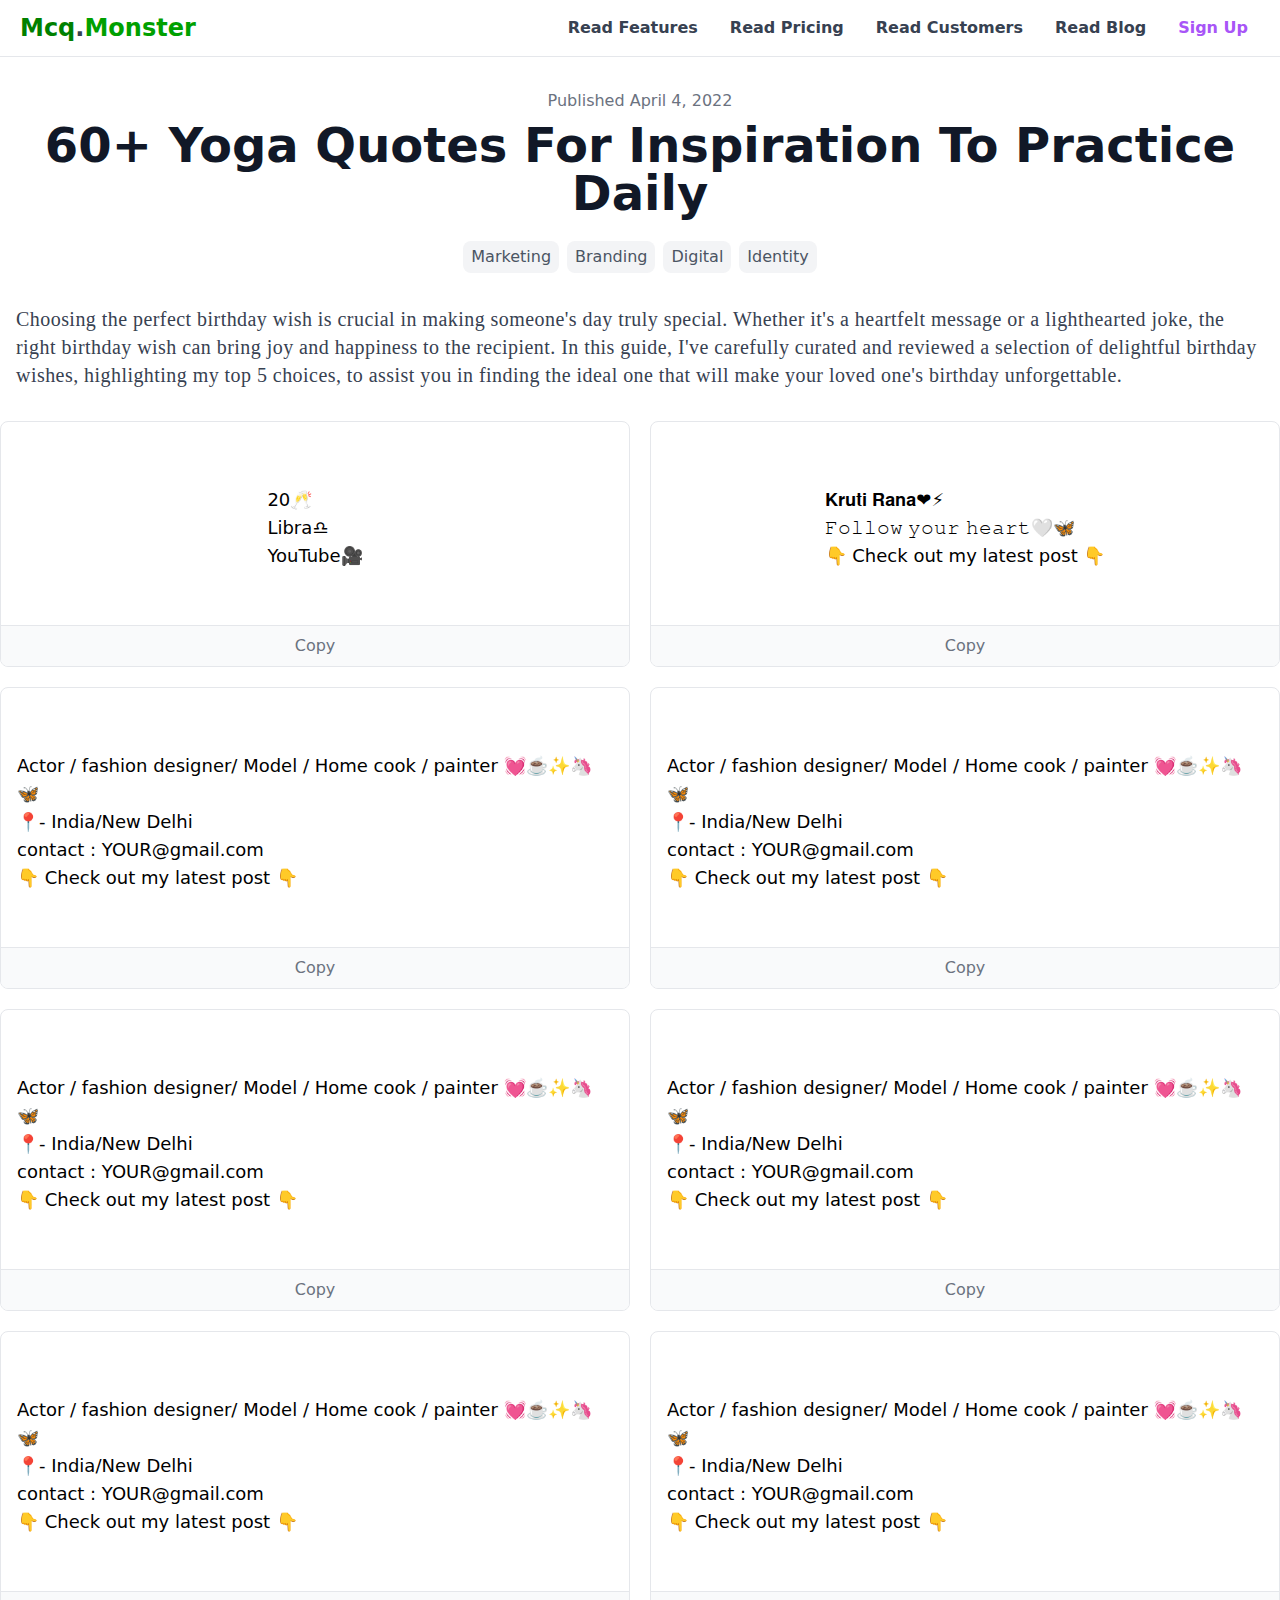
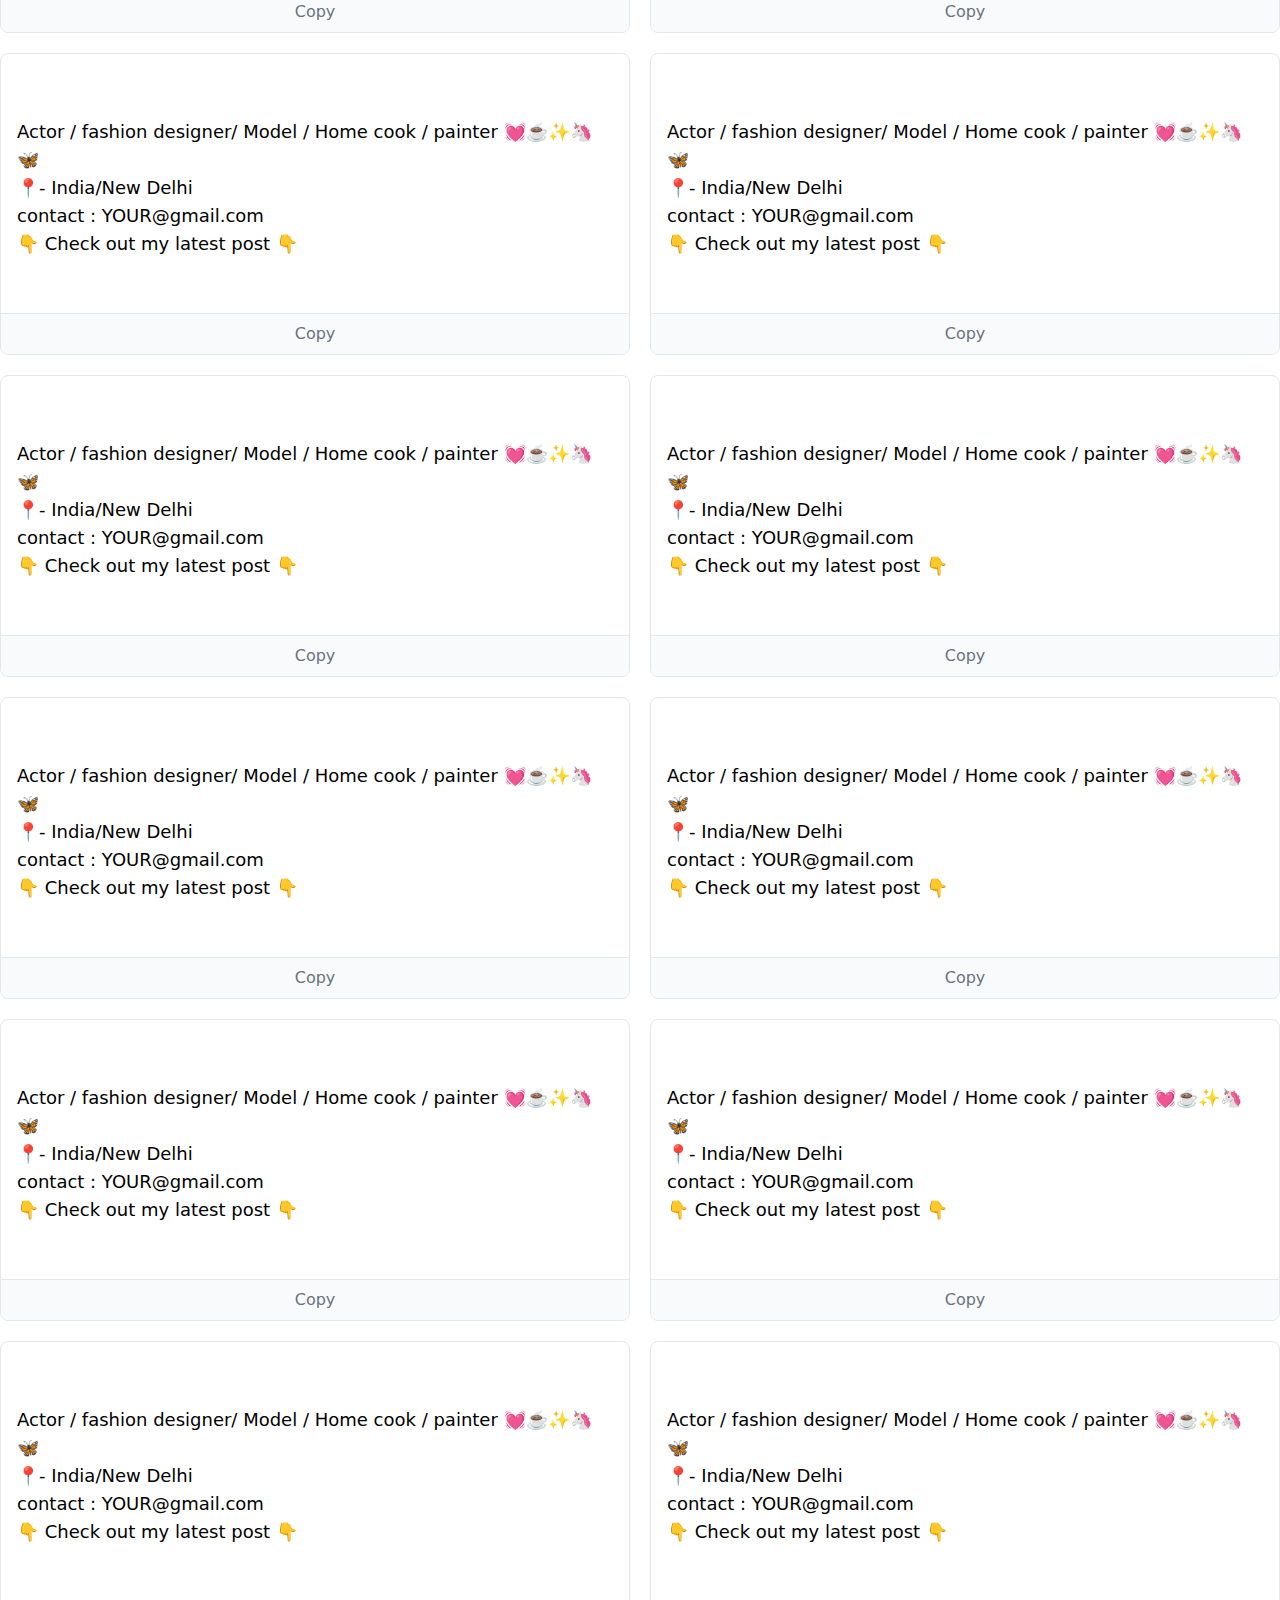
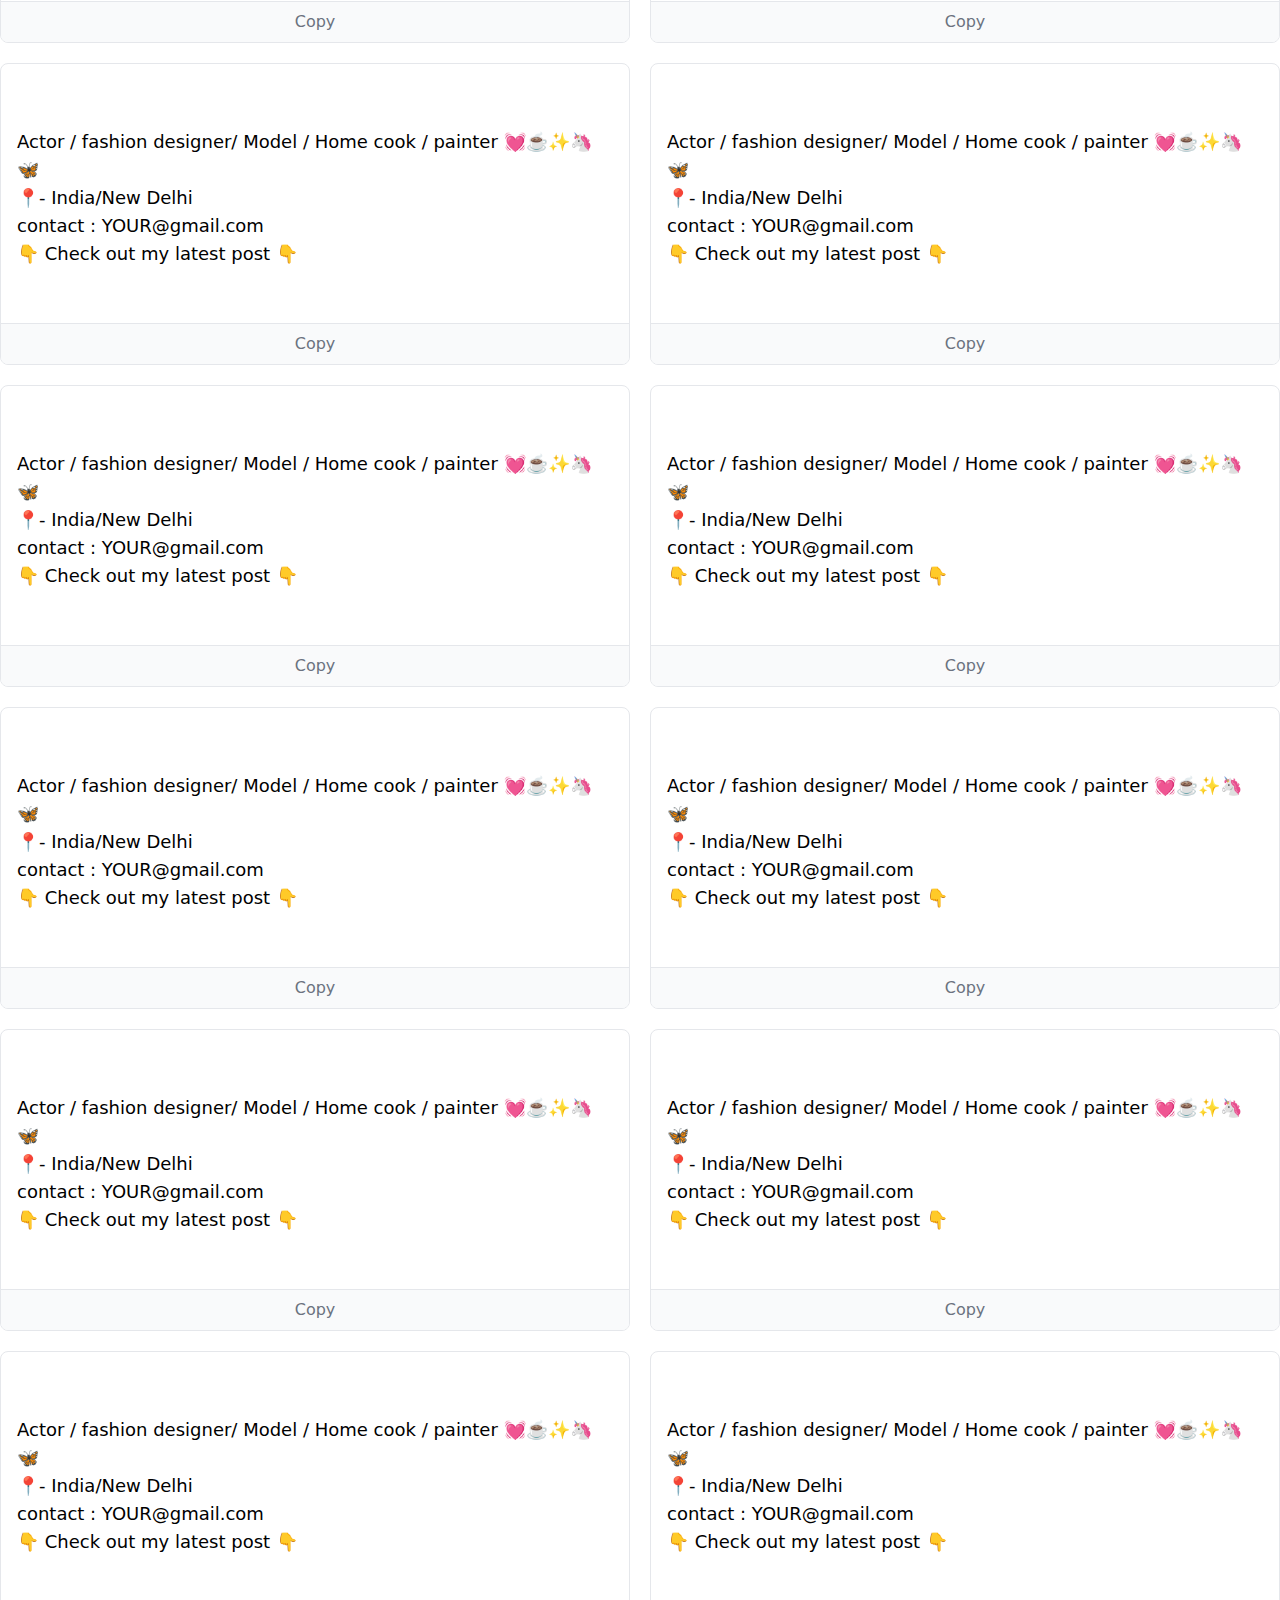
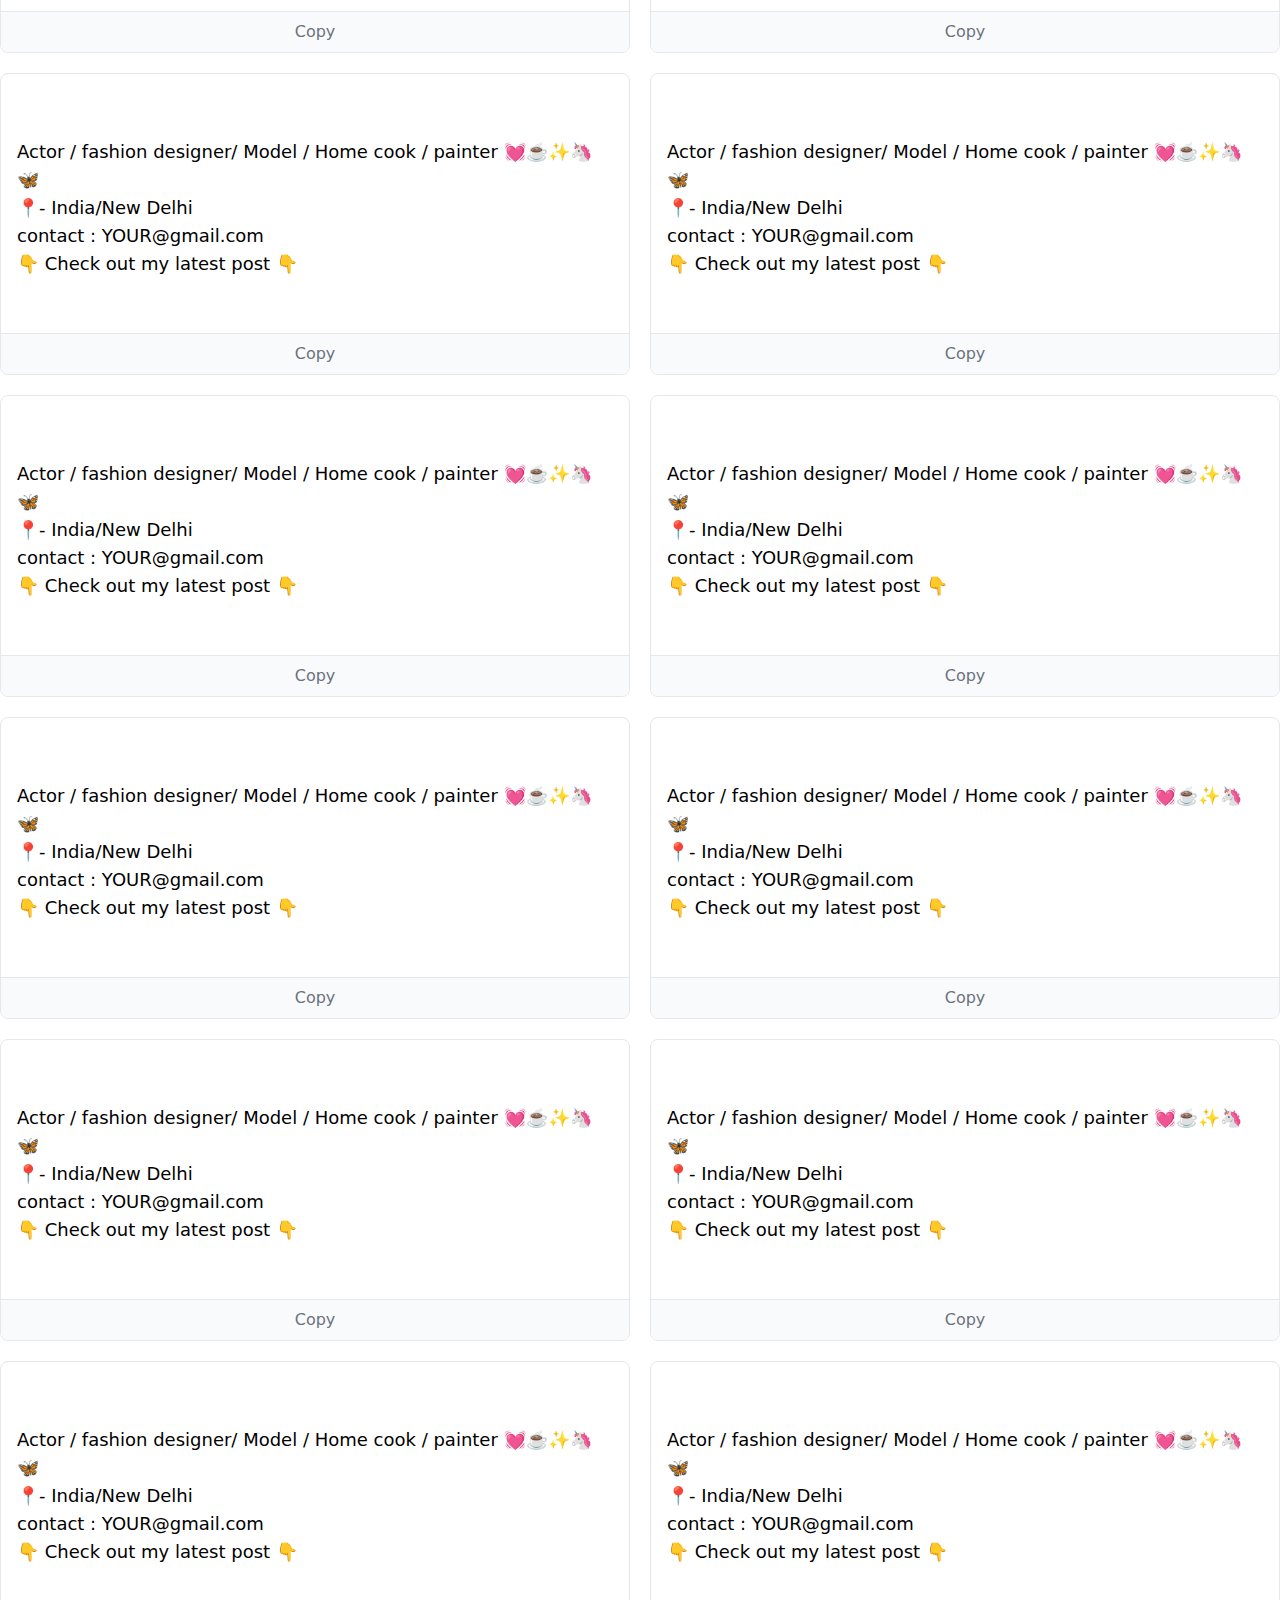
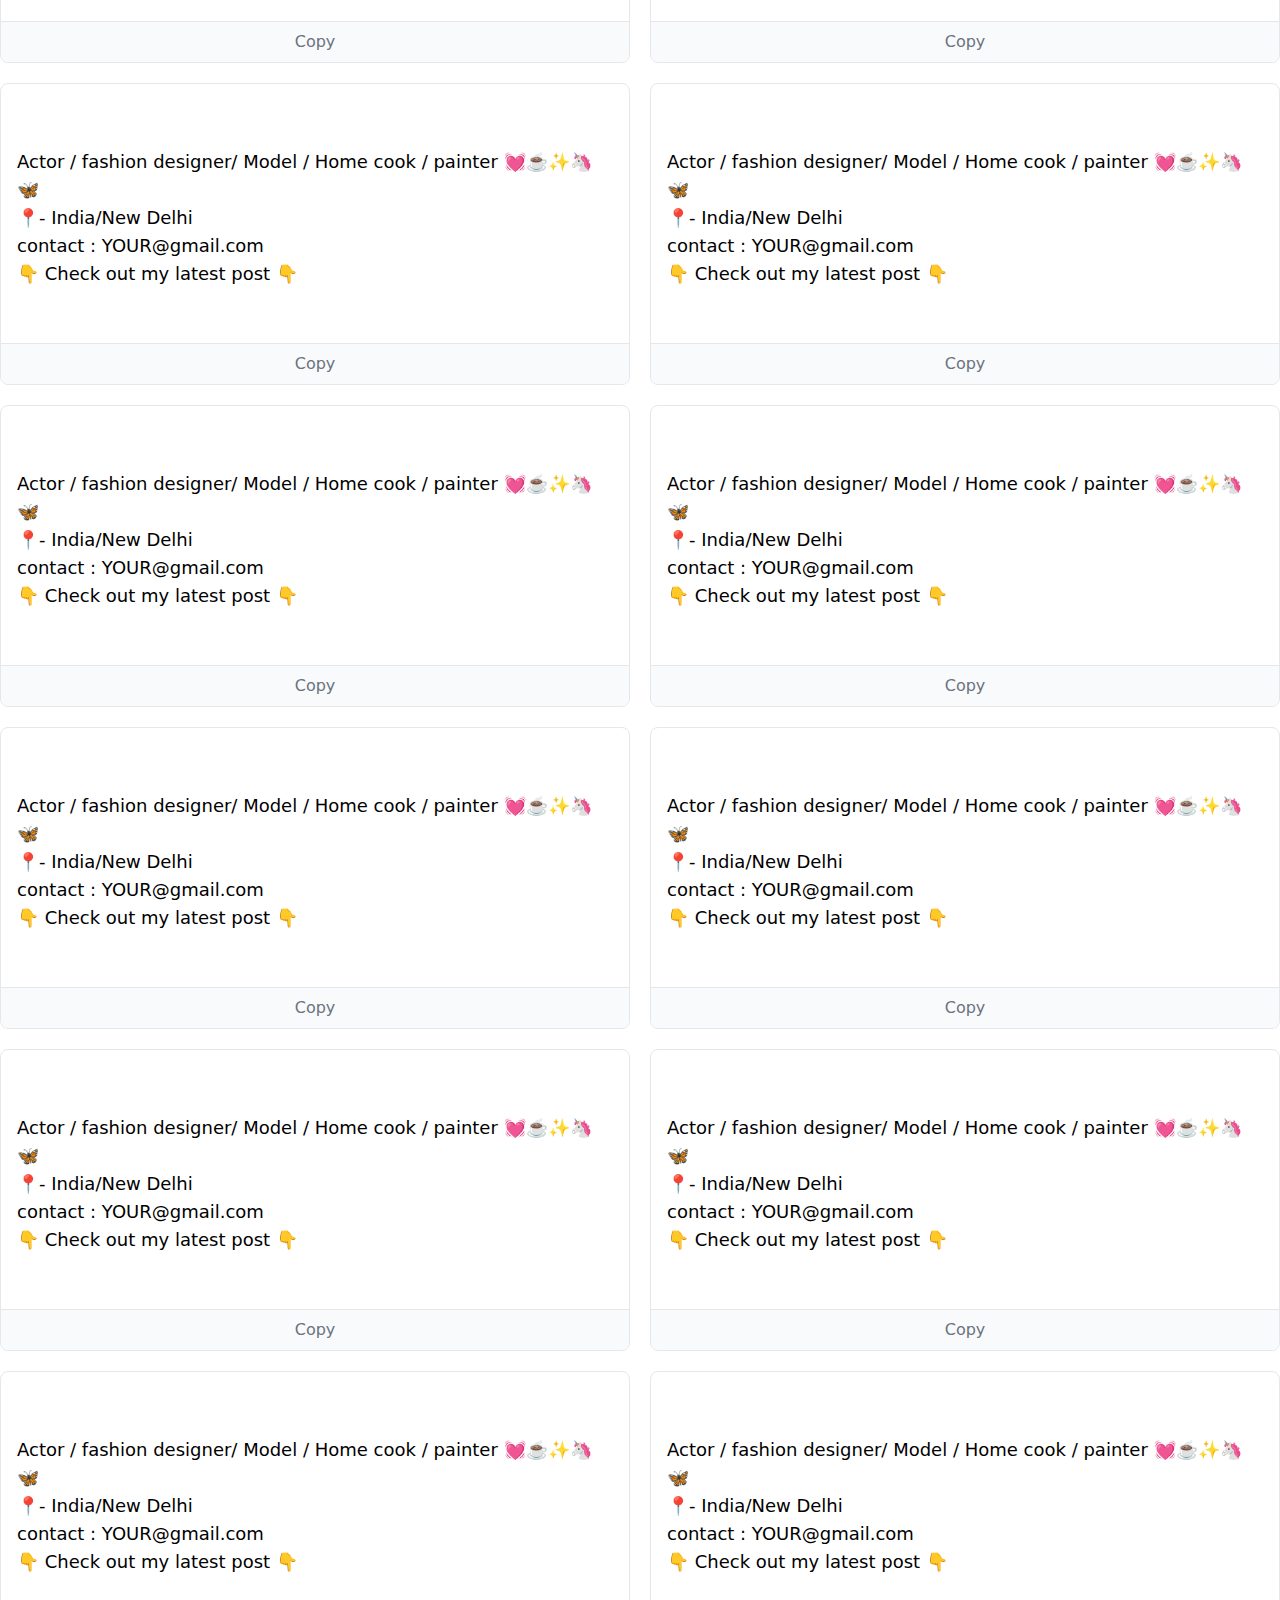
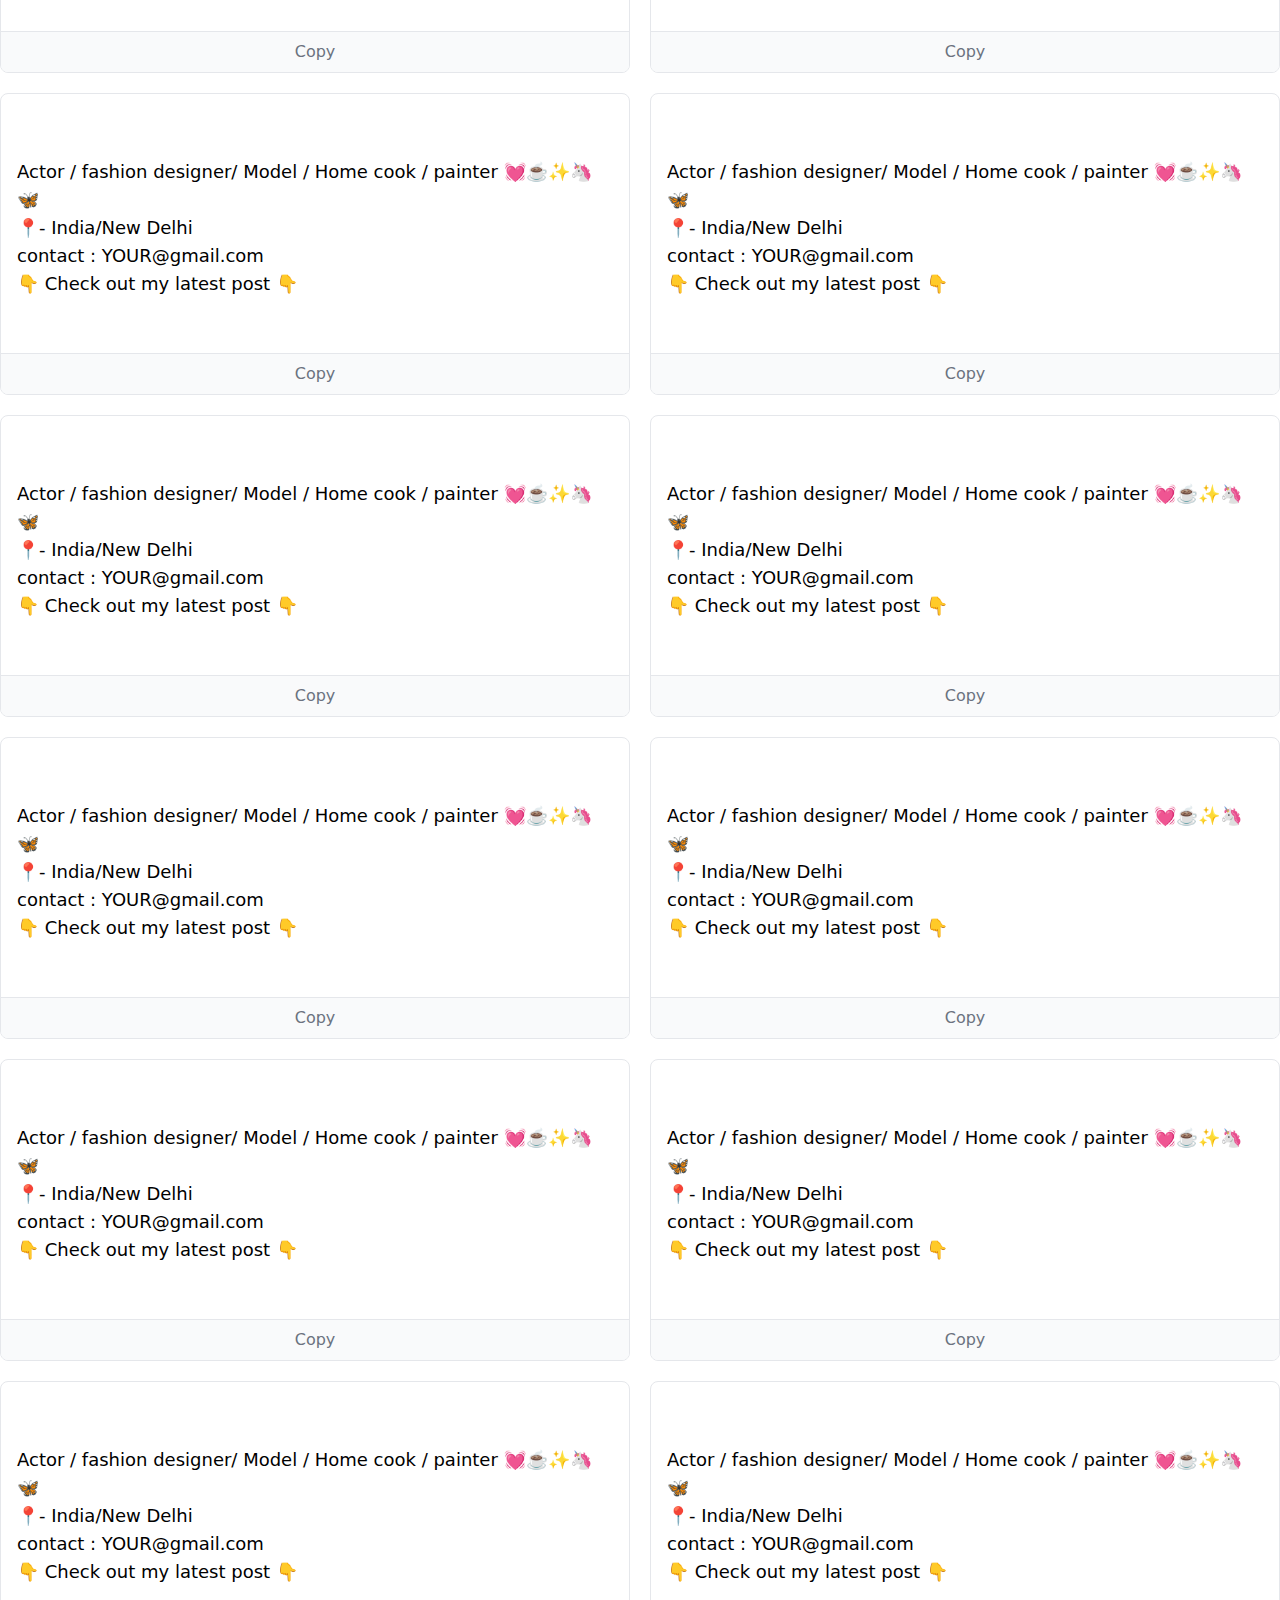
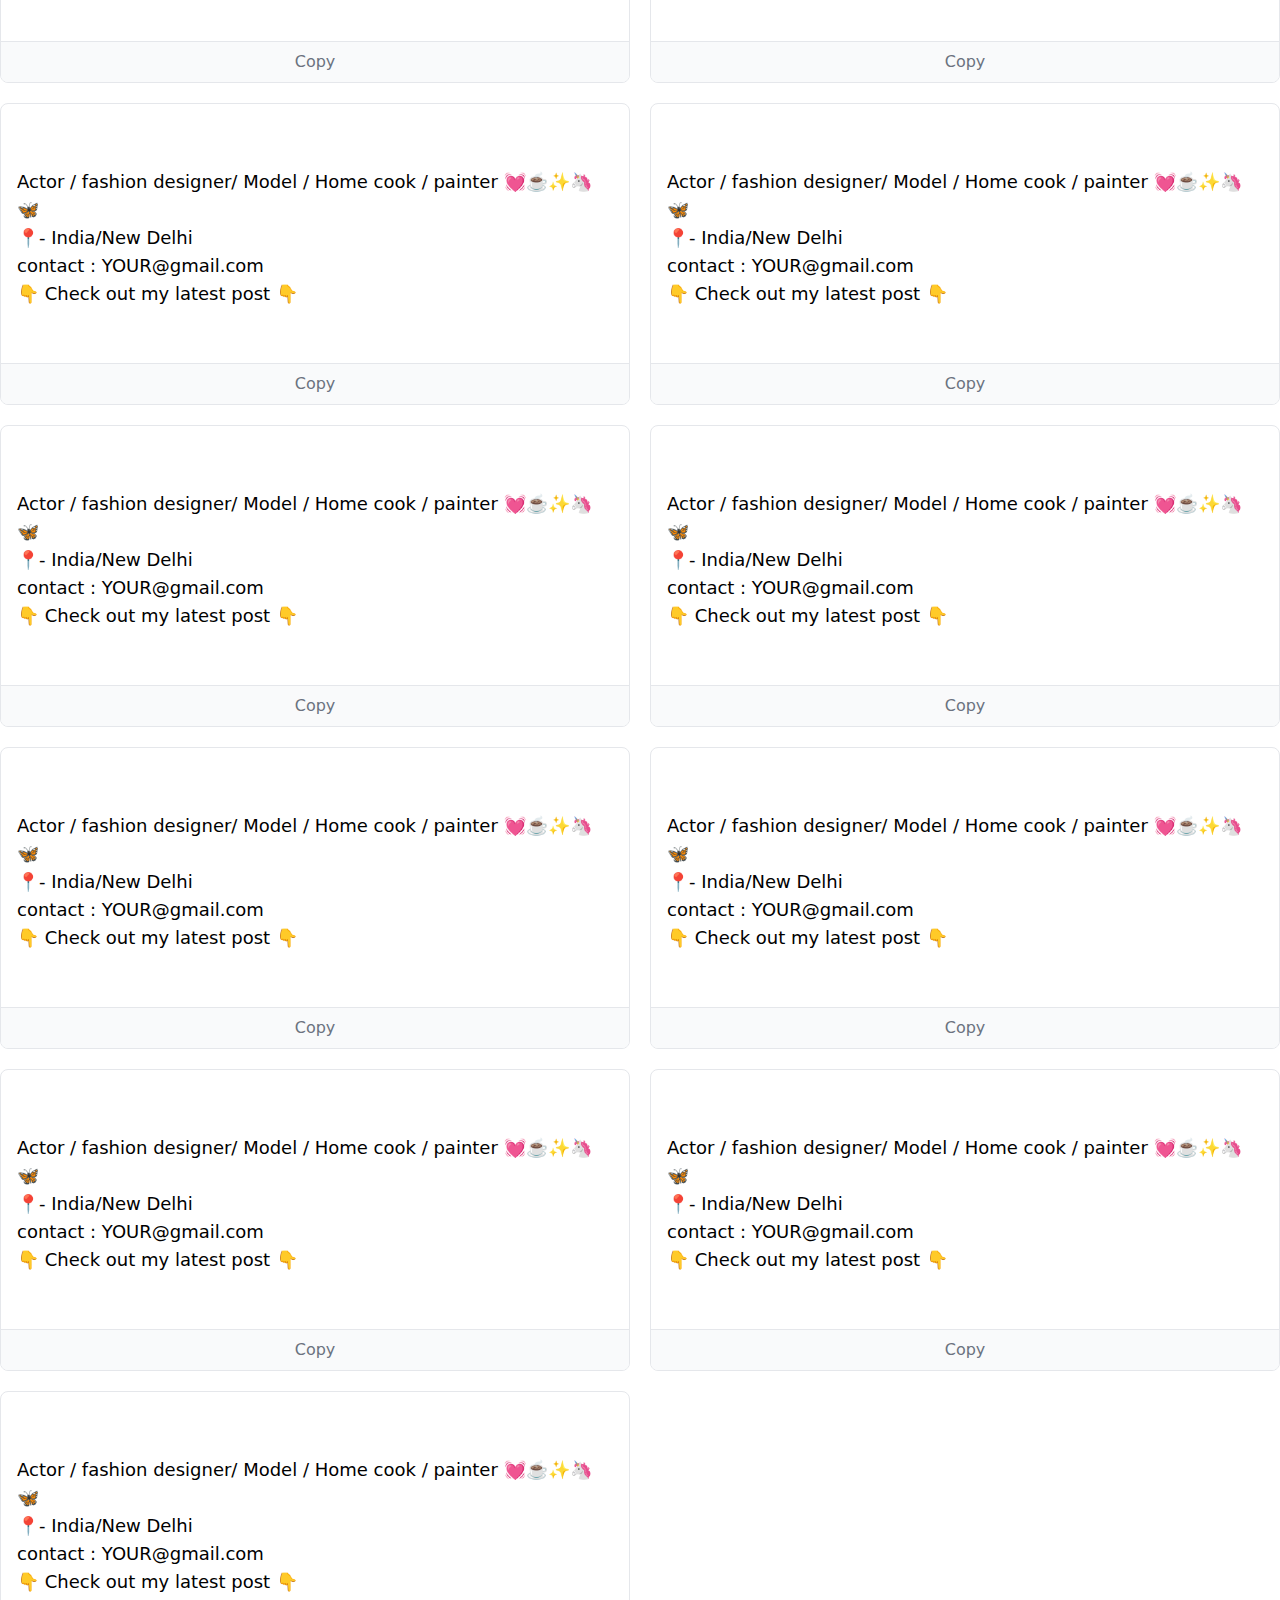
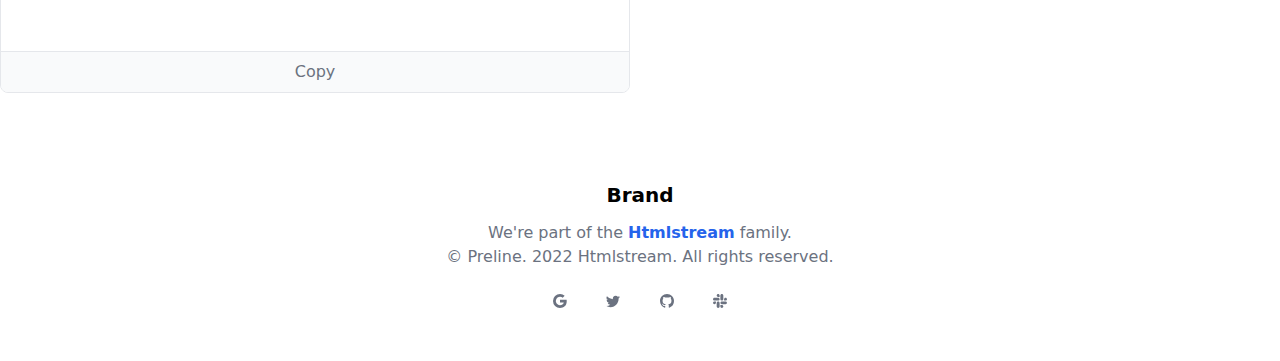
==== commit 41ab3a9c: "Update index.html" ====
--- a/index.html
+++ b/index.html
@@ -42,16 +42,16 @@
         <div class="hidden w-full md:flex md:w-auto md:items-center" id="menu">
             <ul class="pt-4 text-base text-gray-700 md:flex md:justify-between md:pt-0">
                 <li>
-                    <a class="block py-2 hover:text-purple-400 md:p-4 font-semibold" href="google.com">Features</a>
+                    <a class="block py-2 hover:text-purple-400 md:p-4 font-semibold" href="google.com">Read Features</a>
                 </li>
                 <li>
-                    <a class="block py-2 hover:text-purple-400 md:p-4 font-semibold" href="google.com">Pricing</a>
+                    <a class="block py-2 hover:text-purple-400 md:p-4 font-semibold" href="google.com">Read Pricing</a>
                 </li>
                 <li>
-                    <a class="block py-2 hover:text-purple-400 md:p-4 font-semibold" href="google.com">Customers</a>
+                    <a class="block py-2 hover:text-purple-400 md:p-4 font-semibold" href="google.com">Read Customers</a>
                 </li>
                 <li>
-                    <a class="block py-2 hover:text-purple-400 md:p-4 font-semibold " href="google.com">Blog</a>
+                    <a class="block py-2 hover:text-purple-400 md:p-4 font-semibold " href="google.com">Read Blog</a>
                 </li>
                 <li>
                     <a class="block py-2 text-purple-500 hover:text-purple-400 md:p-4 font-semibold"
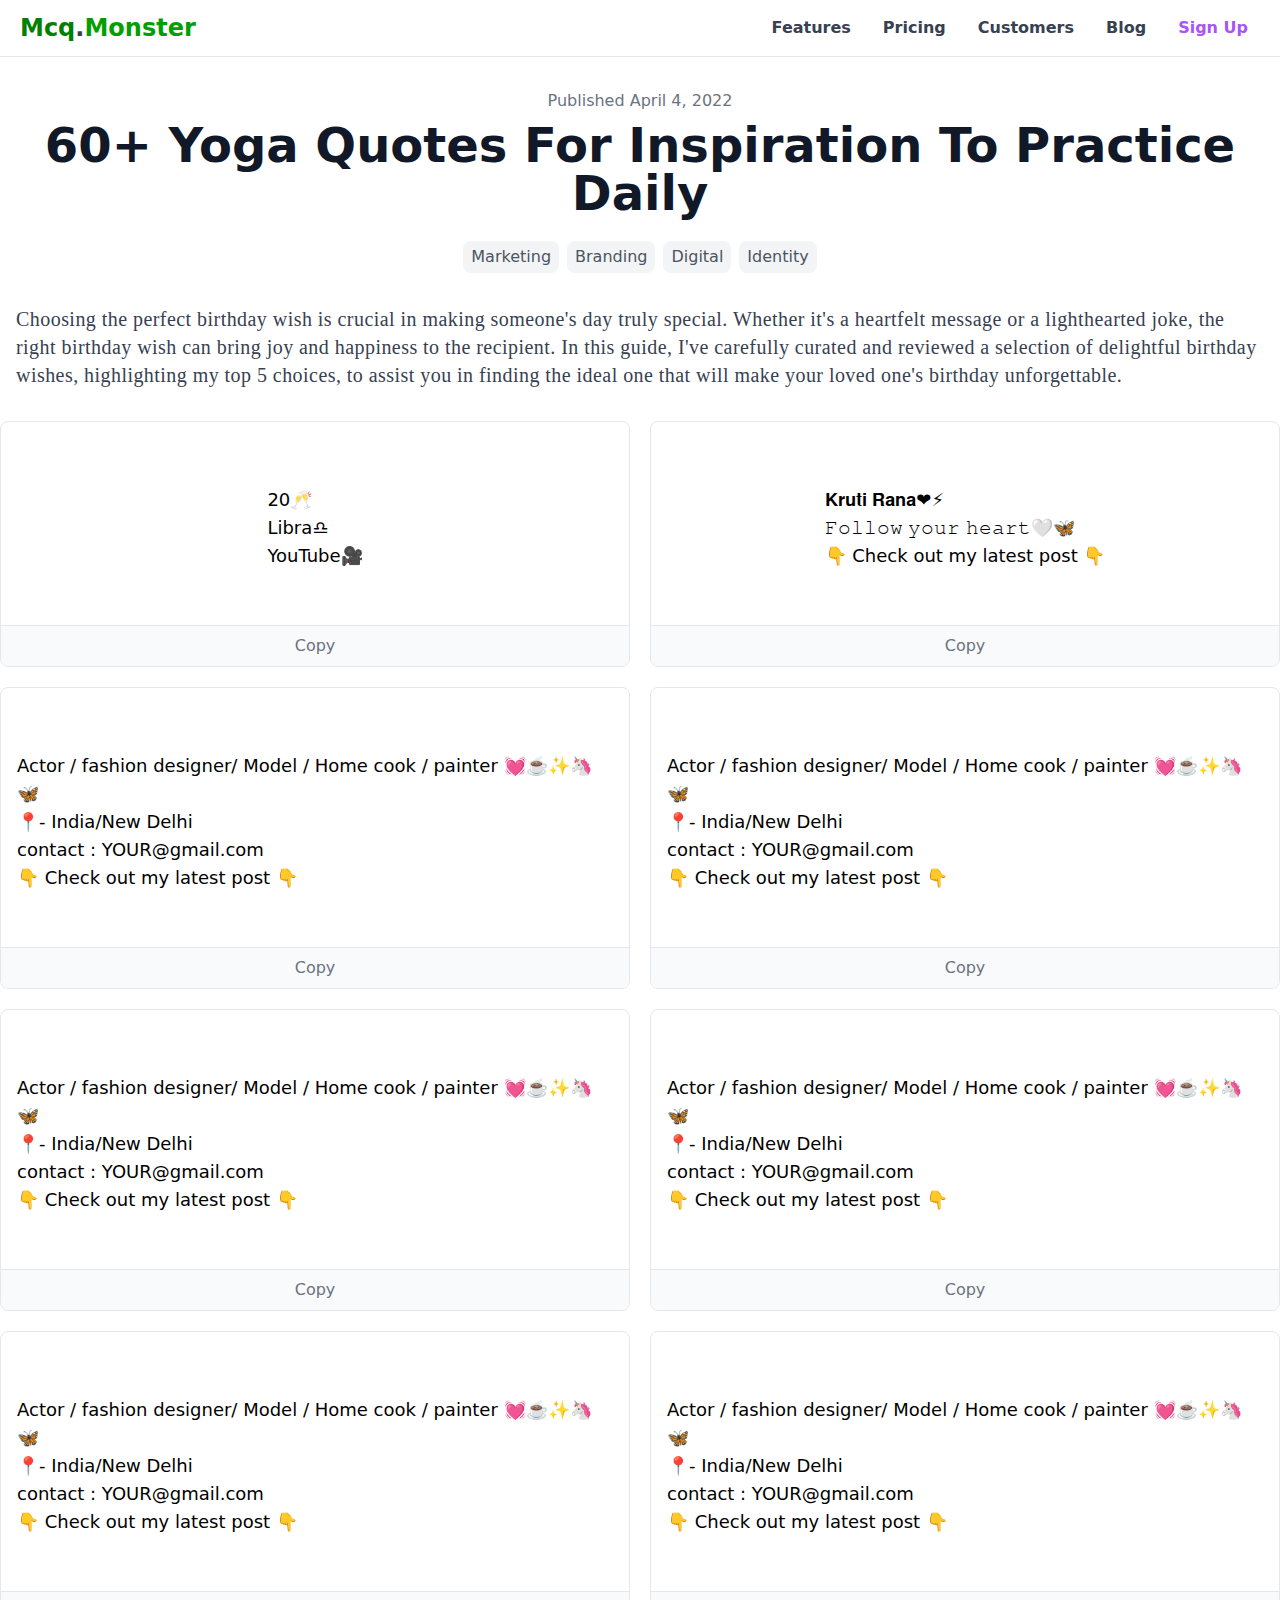
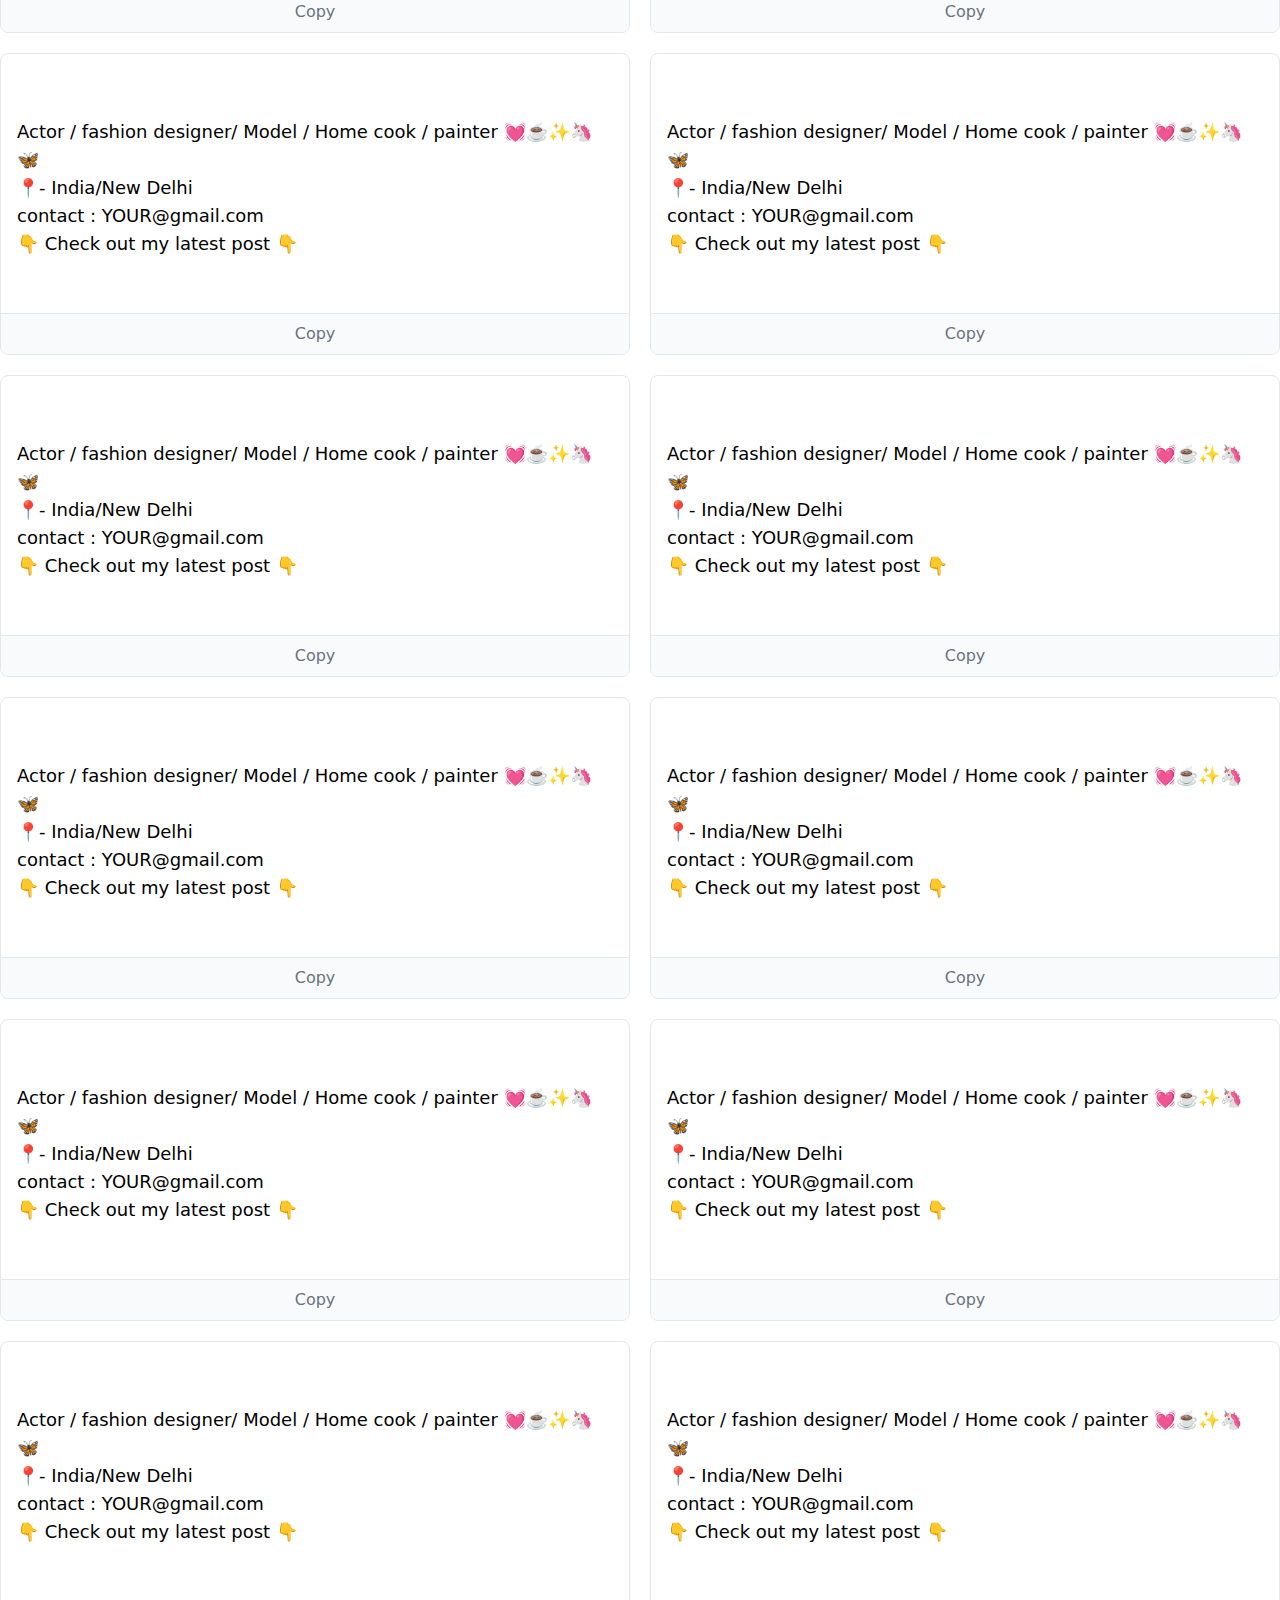
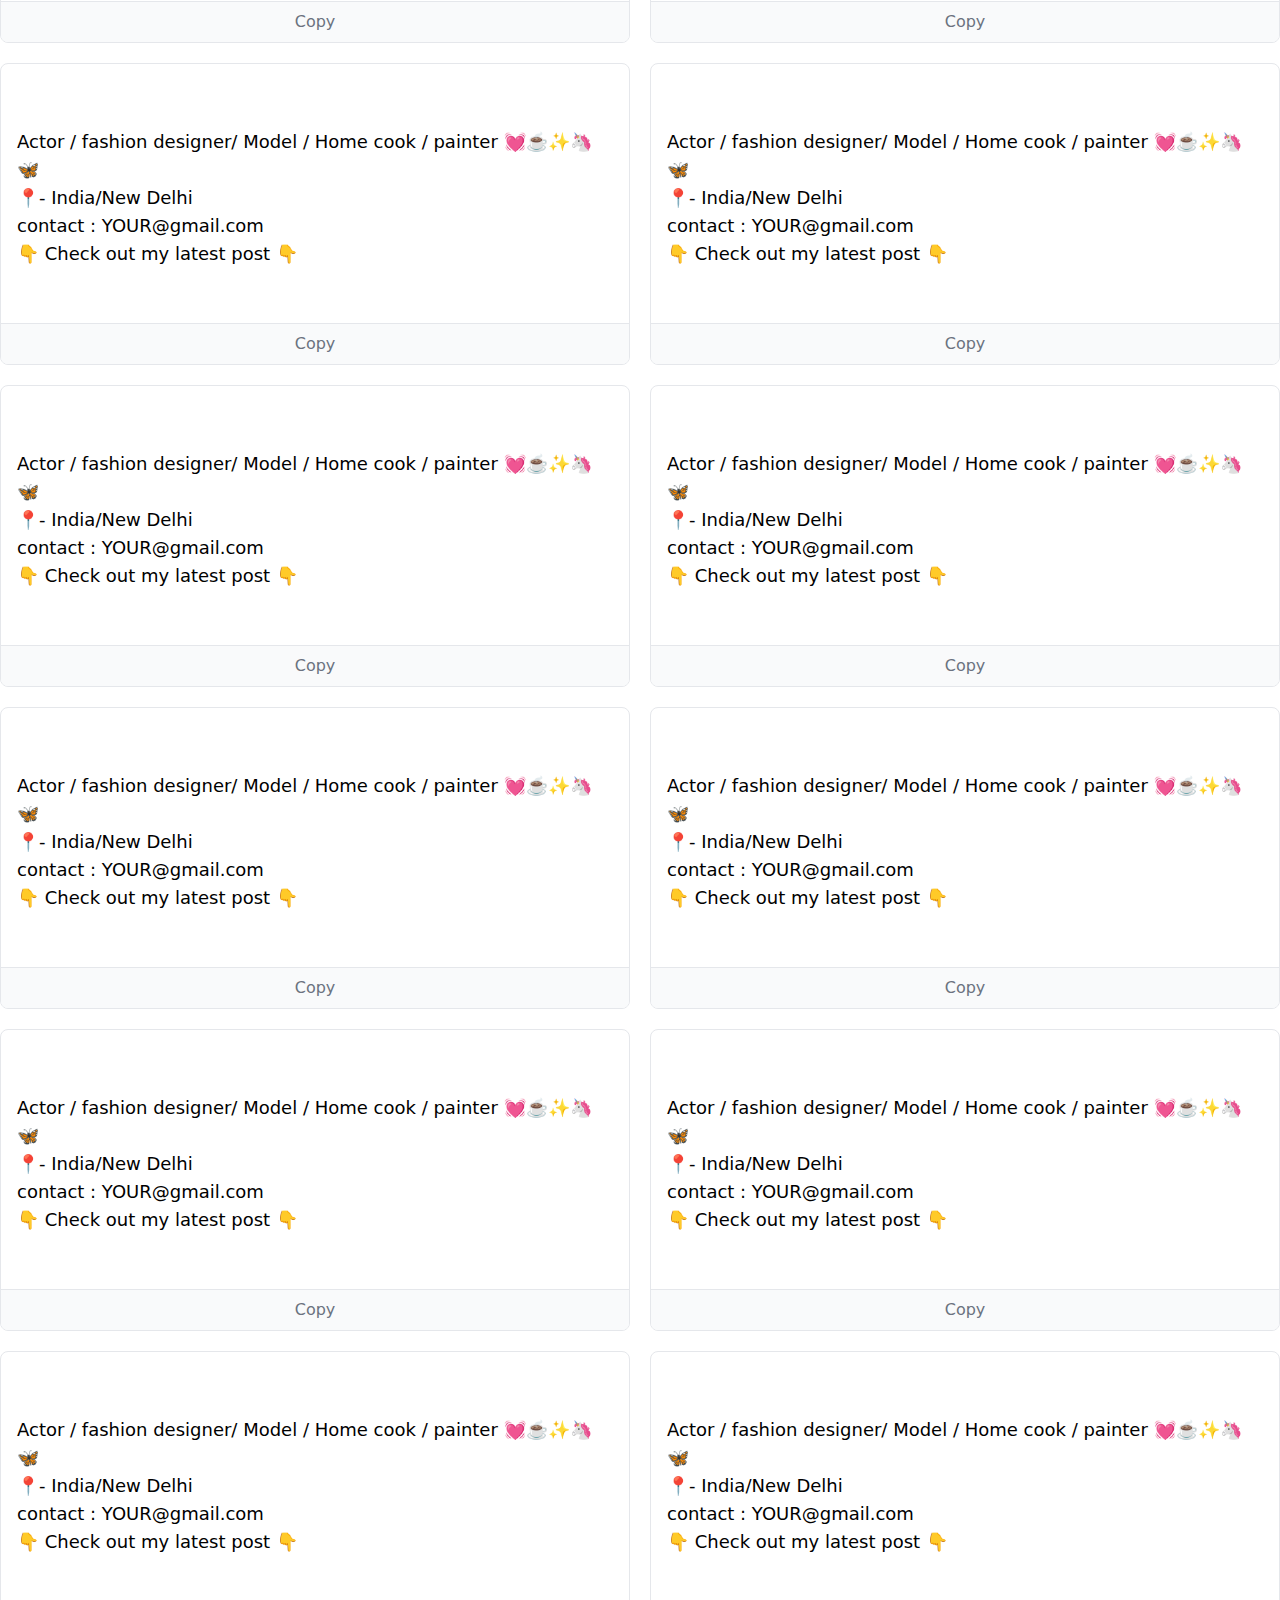
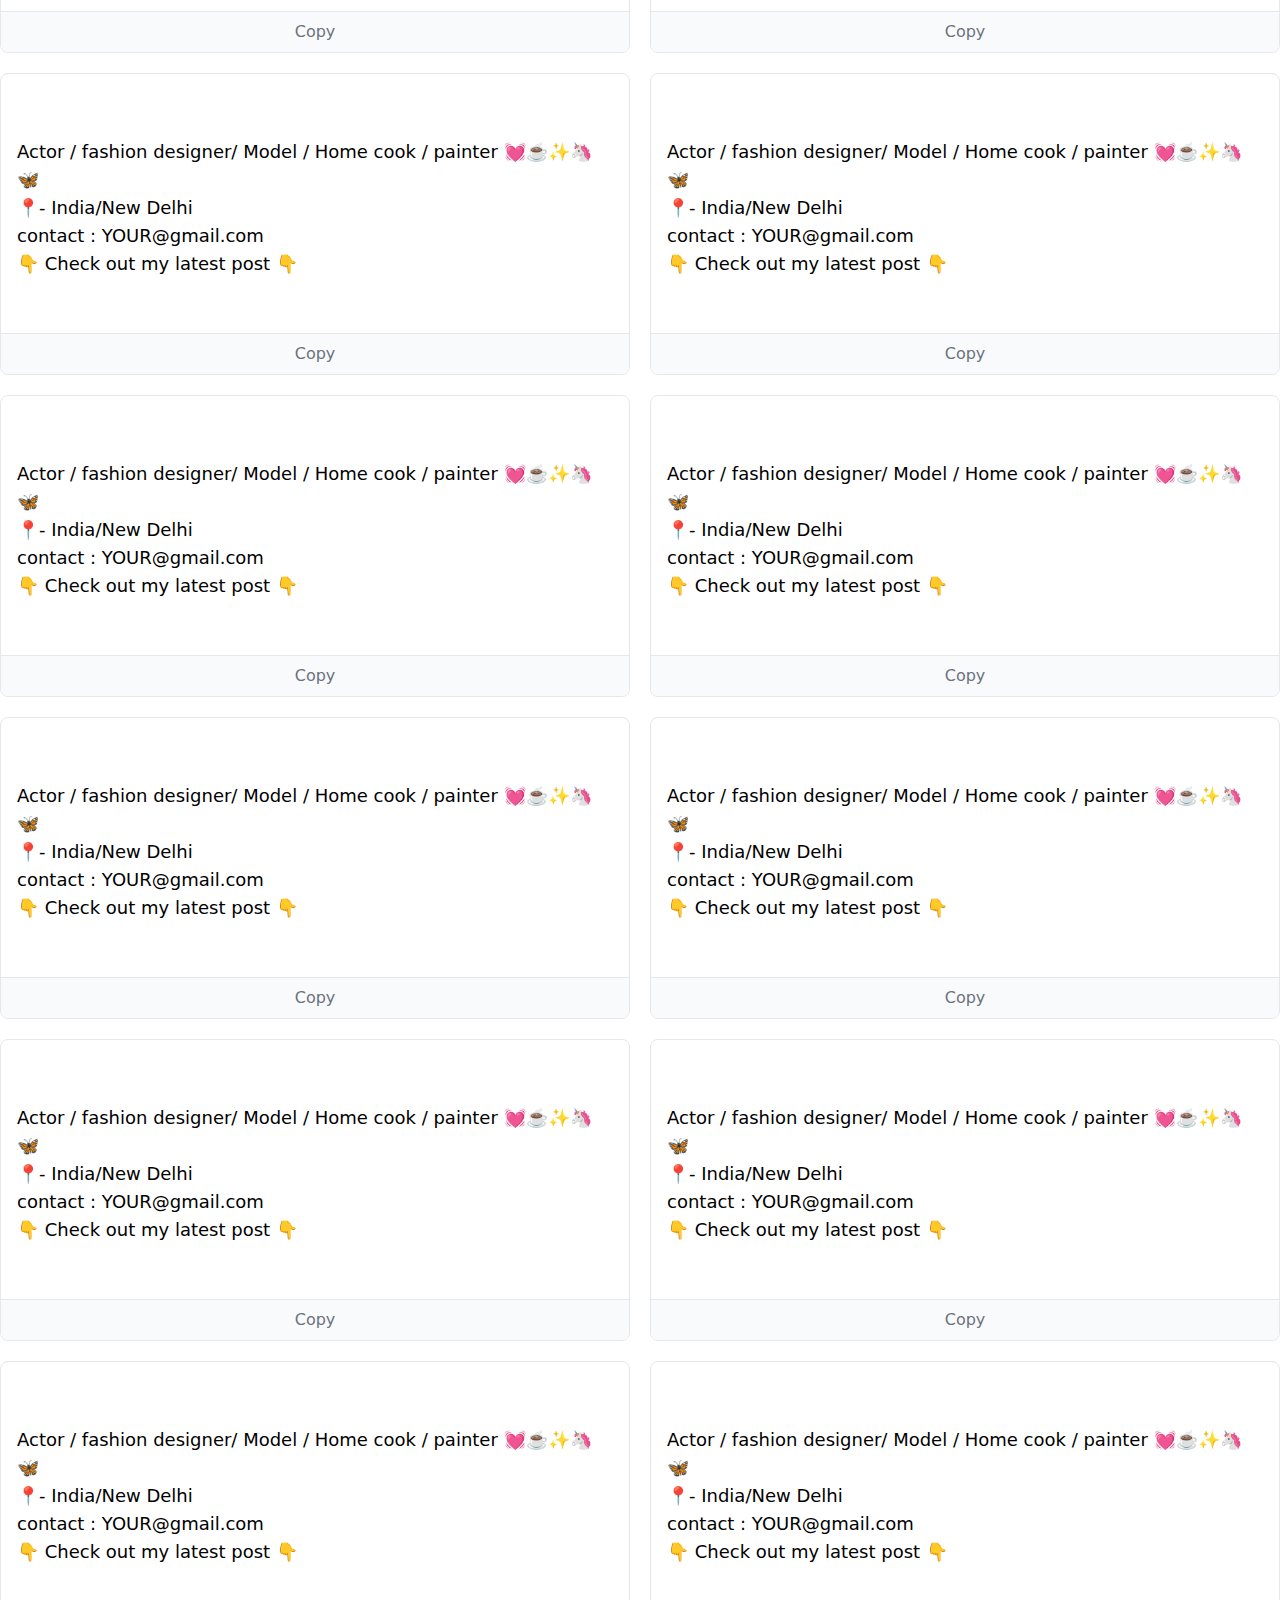
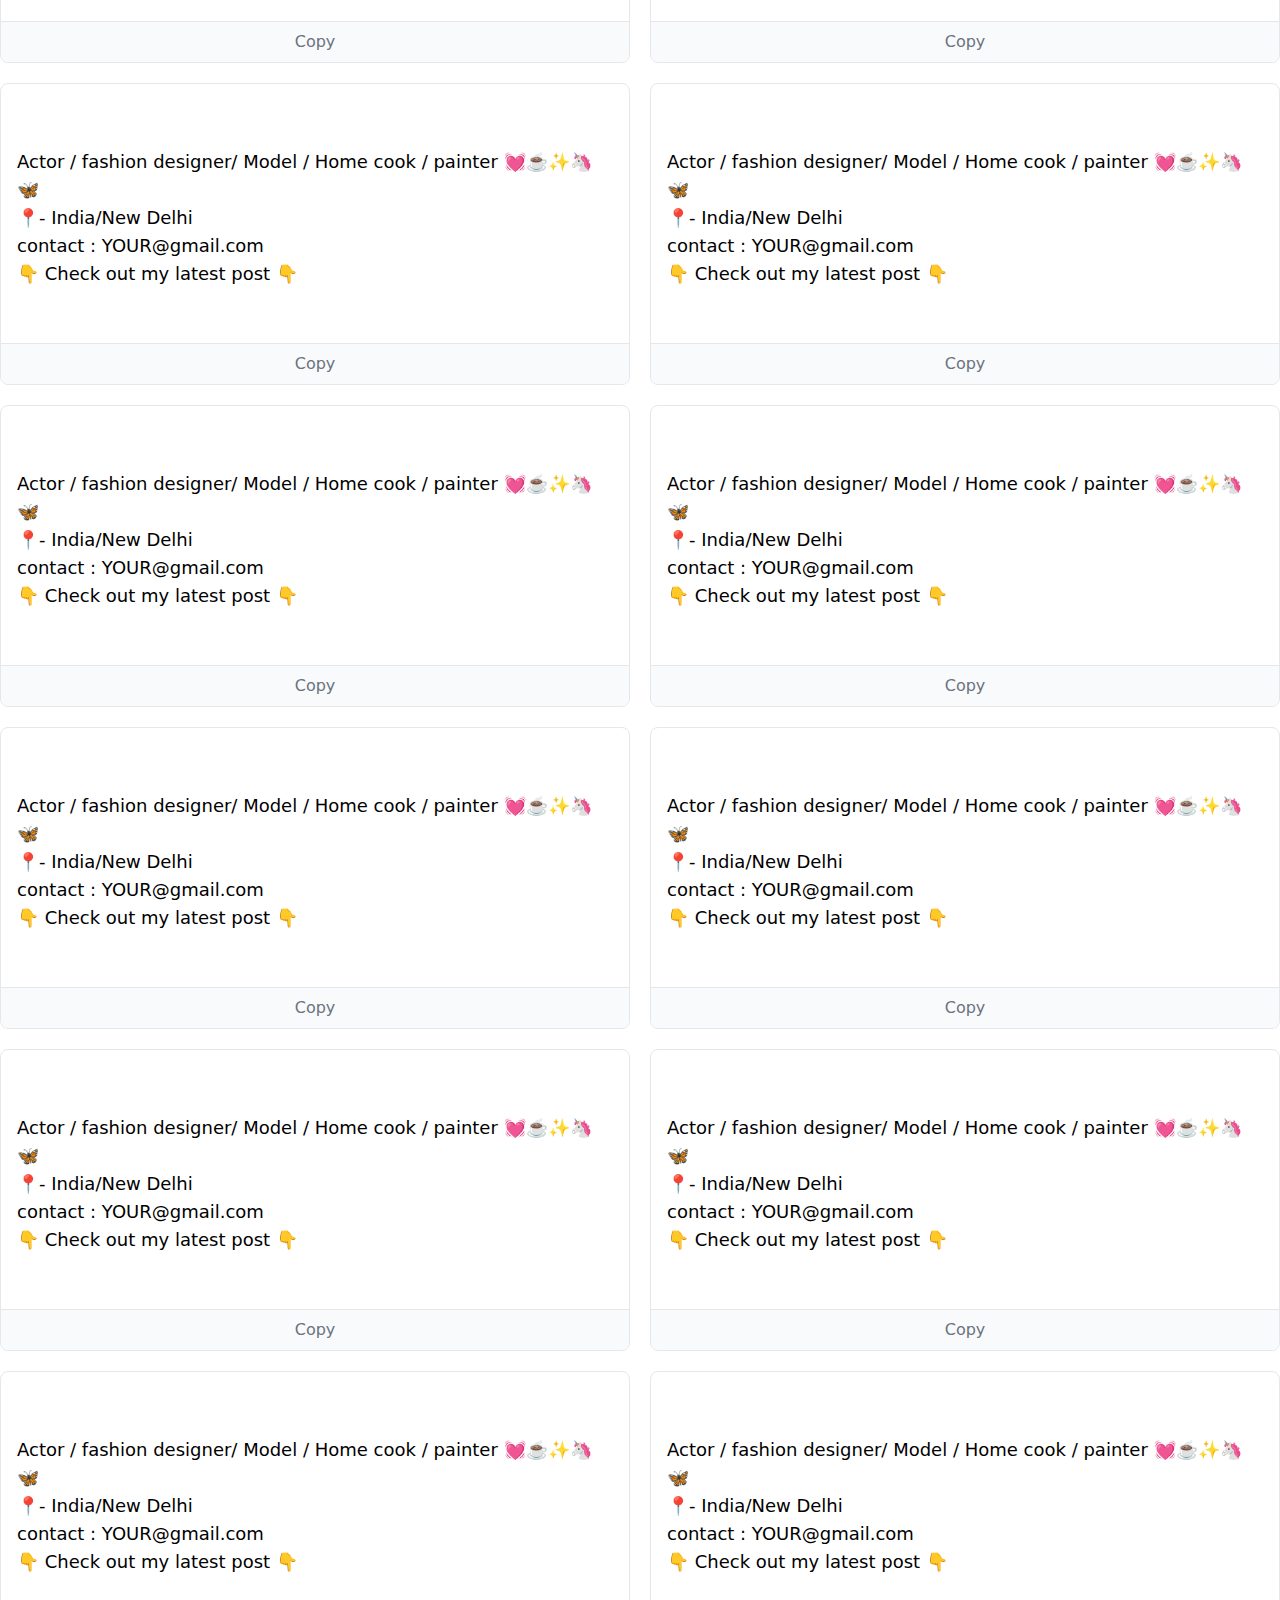
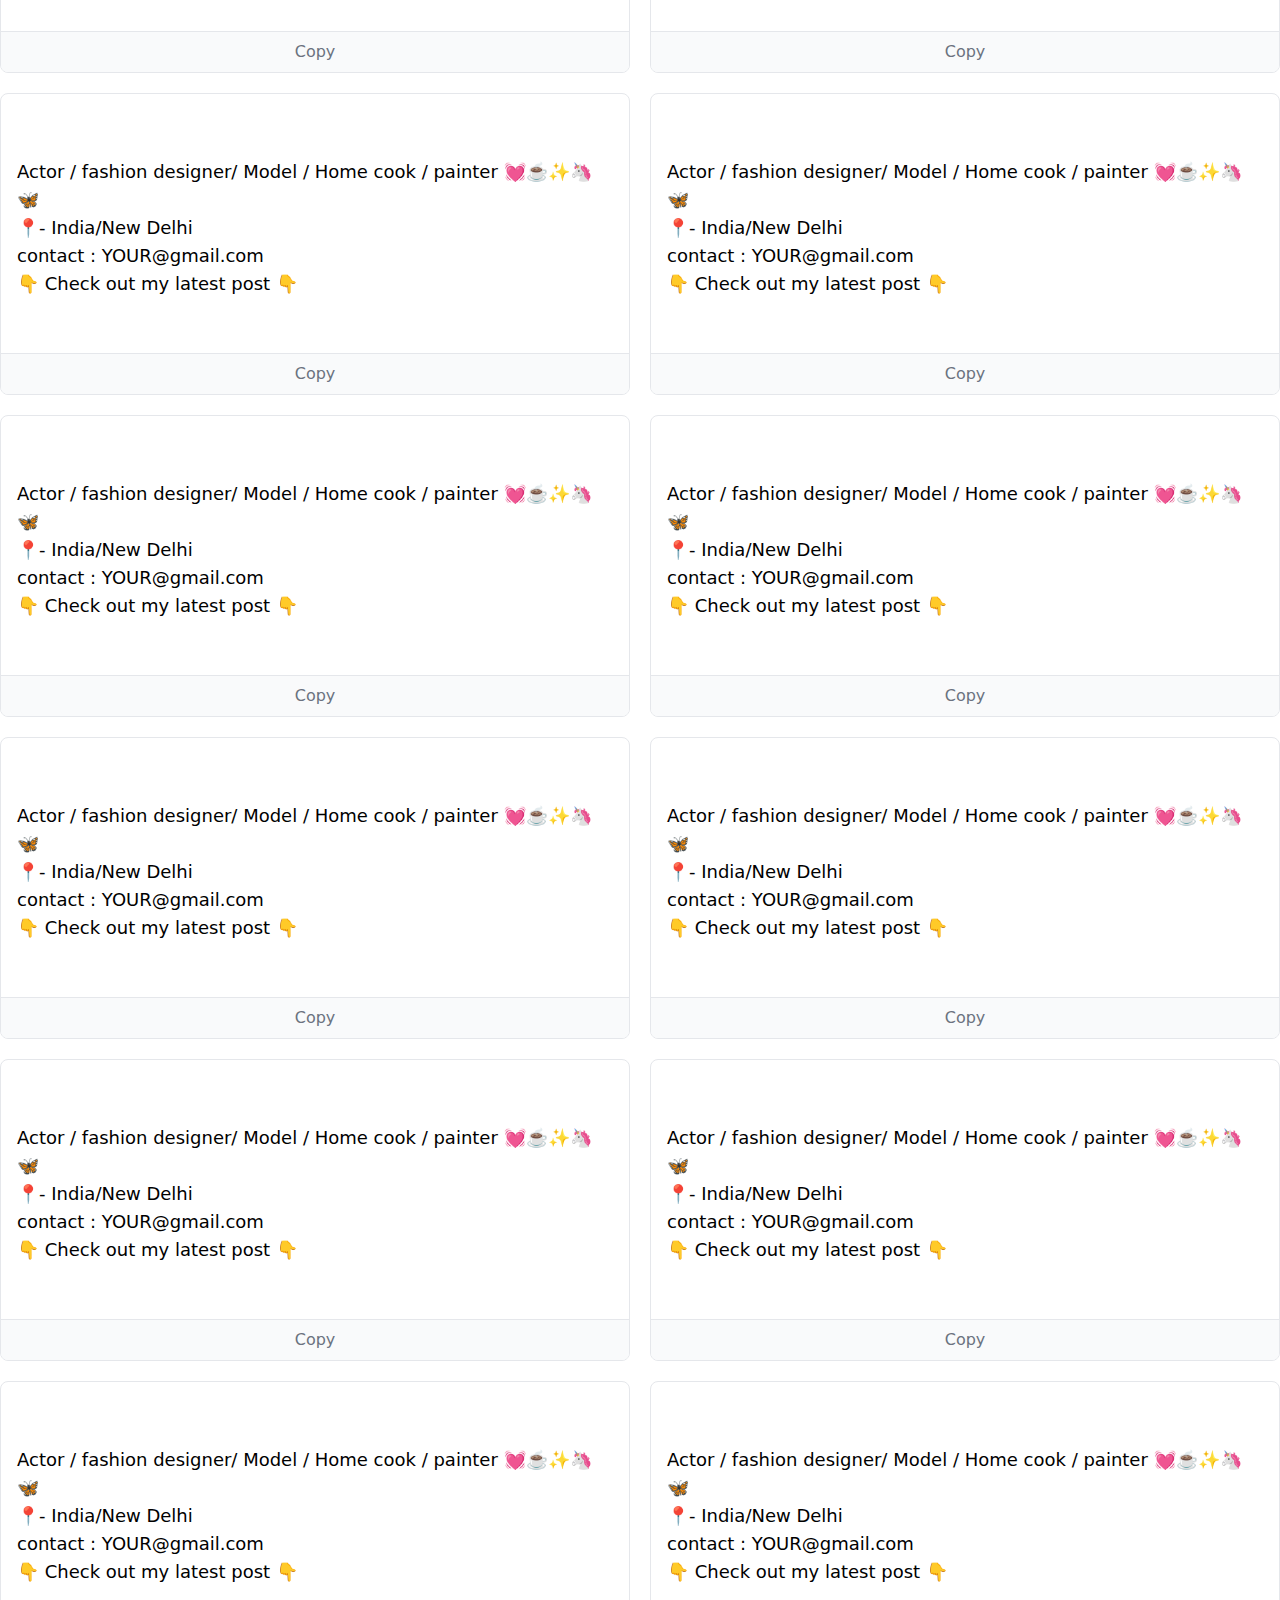
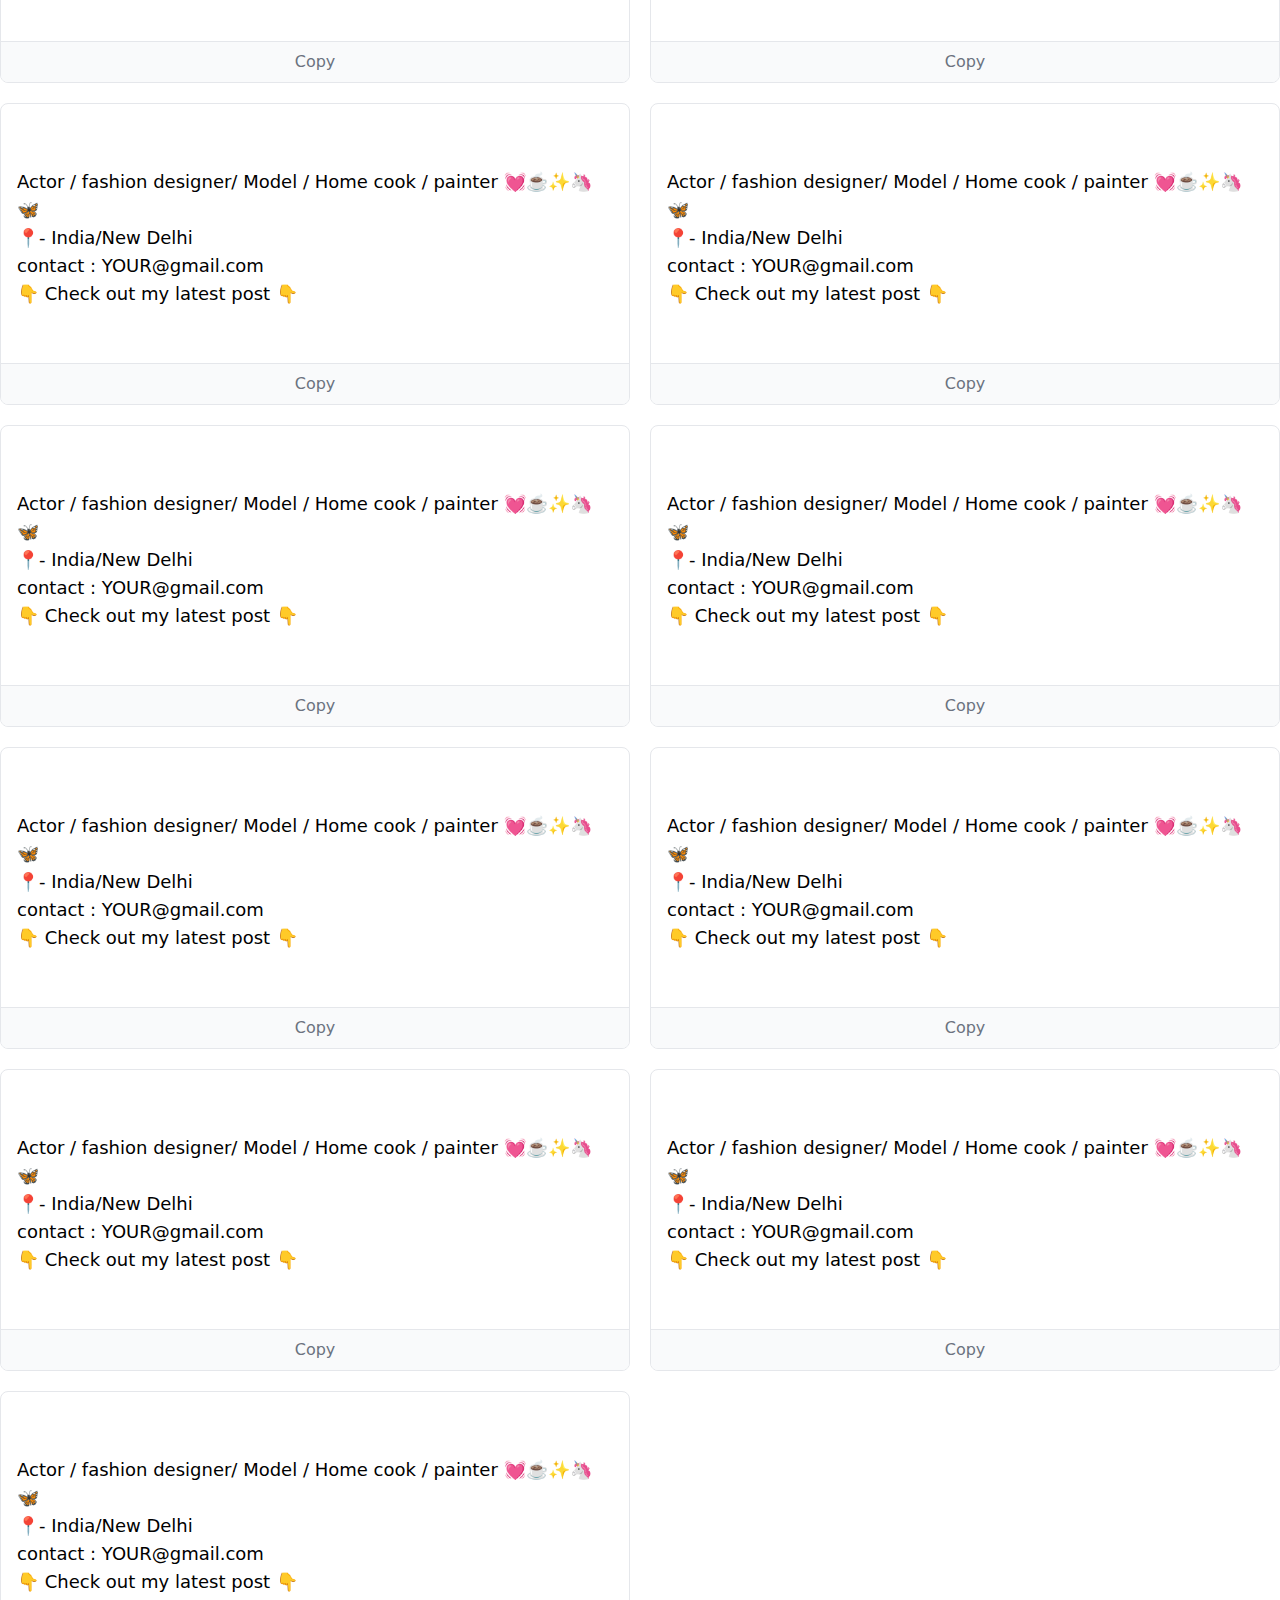
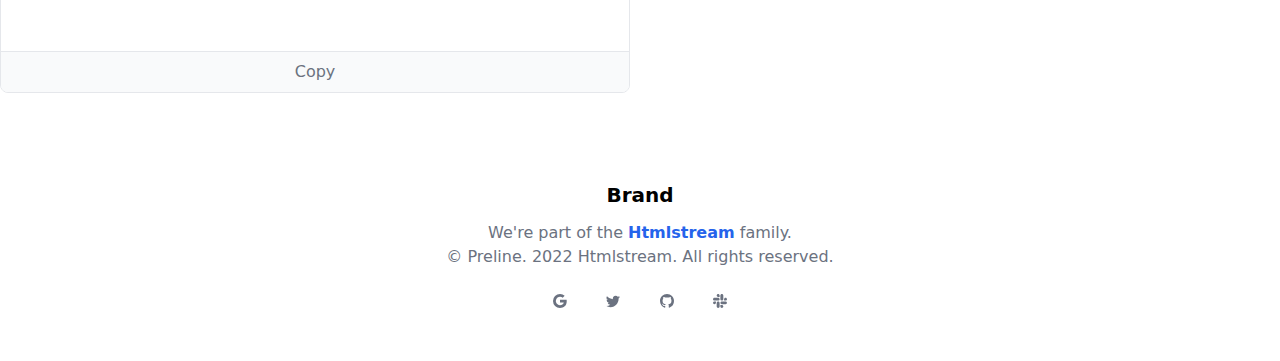
==== commit dbaeb696: "Update index.html" ====
--- a/index.html
+++ b/index.html
@@ -16,11 +16,8 @@
     <meta property="og:image:alt" content="A description of what is in the image (not a caption)">
     <meta property="og:description" content="Description Here">
     <meta property="og:site_name" content="Site Name">
-    <meta
-  name="description"
-  content="Mary's simple recipe for maple bacon donuts
-           makes a sticky, sweet treat with just a hint
-           of salt that you'll keep coming back for.">
+    <meta property="og:locale" content="en_US">
+    <meta property="article:author" content="">
     <title>Document</title>
 
 
@@ -42,16 +39,16 @@
         <div class="hidden w-full md:flex md:w-auto md:items-center" id="menu">
             <ul class="pt-4 text-base text-gray-700 md:flex md:justify-between md:pt-0">
                 <li>
-                    <a class="block py-2 hover:text-purple-400 md:p-4 font-semibold" href="google.com">Read Features</a>
+                    <a class="block py-2 hover:text-purple-400 md:p-4 font-semibold" href="google.com">Features</a>
                 </li>
                 <li>
-                    <a class="block py-2 hover:text-purple-400 md:p-4 font-semibold" href="google.com">Read Pricing</a>
+                    <a class="block py-2 hover:text-purple-400 md:p-4 font-semibold" href="google.com">Pricing</a>
                 </li>
                 <li>
-                    <a class="block py-2 hover:text-purple-400 md:p-4 font-semibold" href="google.com">Read Customers</a>
+                    <a class="block py-2 hover:text-purple-400 md:p-4 font-semibold" href="google.com">Customers</a>
                 </li>
                 <li>
-                    <a class="block py-2 hover:text-purple-400 md:p-4 font-semibold " href="google.com">Read Blog</a>
+                    <a class="block py-2 hover:text-purple-400 md:p-4 font-semibold " href="google.com">Blog</a>
                 </li>
                 <li>
                     <a class="block py-2 text-purple-500 hover:text-purple-400 md:p-4 font-semibold"
@@ -125,54 +122,62 @@
 
             <div class="flex items-center justify-center w-full h-full button">
 
-                <p class="relative inline-block text-lg group px-4">20🥂 <br> Libra♎ <br> YouTube🎥 <br> </p>
-
-
-            </div>
-            <div
-                class="absolute bottom-0 flex items-center justify-center w-full py-2 font-medium text-center border-t cursor-pointer bg-gray-50 hover:bg-gray-100 text-gray-500 ">
-                <span>Copy</span>
-                <div id="code-0" class="hidden code">'The only thing that matters the most is your happiness.'
-                </div>
-            </div>
-        </div>
-
-
-        <div
-            class="relative flex flex-col col-span-4 sm:col-span-2 lg:col-span-1 items-center justify-center bg-white w-full pt-16 pb-24 border border-gray-200 rounded-lg overflow-hidden">
-
-            <div class="flex items-center justify-center w-full h-full button">
-
-                <p class="relative inline-block text-lg group px-4">𝐊𝐫𝐮𝐭𝐢 𝐑𝐚𝐧𝐚❤⚡ <br> 𝙵𝚘𝚕𝚕𝚘𝚠 𝚢𝚘𝚞𝚛
+                <p id="p1" class="relative inline-block text-lg group px-4">20🥂 <br> Libra♎ <br> YouTube🎥 <br> </p>
+
+
+            </div>
+            <div class="copybutton absolute bottom-0 flex items-center justify-center w-full py-2 font-medium text-center border-t cursor-pointer bg-gray-50 hover:bg-gray-100 text-gray-500 "
+                data-clipboard-target="#p1">Copy</div>
+        </div>
+        <script src="https://clipboardjs.com/dist/clipboard.min.js"></script>
+        <script src="https://ajax.googleapis.com/ajax/libs/jquery/3.5.1/jquery.min.js"></script>
+        <script>
+            $(function () {
+                var clipboard = new ClipboardJS('.copybutton');
+                $(".copybutton").click(function () {
+                    $(this).html('Copied!!');
+                    var that = $(this);
+                    var intrvrl = setInterval(function () {
+                        that.html('Copy');
+                        clearInterval(intrvrl);
+                    },
+                        1000);
+                });
+            });
+        </script>
+
+        <div
+            class="relative flex flex-col col-span-4 sm:col-span-2 lg:col-span-1 items-center justify-center bg-white w-full pt-16 pb-24 border border-gray-200 rounded-lg overflow-hidden">
+
+            <div class="flex items-center justify-center w-full h-full button">
+
+                <p id="p2" class="relative inline-block text-lg group px-4">𝐊𝐫𝐮𝐭𝐢 𝐑𝐚𝐧𝐚❤⚡ <br> 𝙵𝚘𝚕𝚕𝚘𝚠
+                    𝚢𝚘𝚞𝚛
                     𝚑𝚎𝚊𝚛𝚝🤍🦋 <br> 👇 Check out my latest post
                     👇 </p>
 
 
             </div>
-            <div
-                class="absolute bottom-0 flex items-center justify-center w-full py-2 font-medium  text-center border-t cursor-pointer bg-gray-50 hover:bg-gray-100 text-gray-500 ">
-                <span>Copy</span>
-                <div id="code-0" class="hidden code">'The only thing that matters the most is your happiness.'
-                </div>
-            </div>
-        </div>
-
-        <div
-            class="relative flex flex-col col-span-4 sm:col-span-2 lg:col-span-1 items-center justify-center bg-white w-full pt-16 pb-24 border border-gray-200 rounded-lg overflow-hidden">
-
-            <div class="flex items-center justify-center w-full h-full button">
-
-                <p class="relative inline-block text-lg group px-4">Actor / fashion designer/ Model / Home cook /
-                    painter 💓☕️✨🦄🦋 <br> 📍- India/New Delhi <br>
-                    contact : YOUR@gmail.com <br> 👇 Check out my latest post 👇 </p>
-
-
-            </div>
-            <div
-                class="absolute bottom-0 flex items-center justify-center w-full py-2 font-medium  text-center border-t cursor-pointer bg-gray-50 hover:bg-gray-100 text-gray-500 ">
-                <span>Copy</span>
-                <div id="code-0" class="hidden code">'The only thing that matters the most is your happiness.'
-                </div>
+            <div class="copybutton absolute bottom-0 flex items-center justify-center w-full py-2 font-medium  text-center border-t cursor-pointer bg-gray-50 hover:bg-gray-100 text-gray-500 "
+                data-clipboard-target="#p2">Copy
+            </div>
+        </div>
+
+        <div
+            class="relative flex flex-col col-span-4 sm:col-span-2 lg:col-span-1 items-center justify-center bg-white w-full pt-16 pb-24 border border-gray-200 rounded-lg overflow-hidden">
+
+            <div class="flex items-center justify-center w-full h-full button">
+
+                <p id="p3" class="relative inline-block text-lg group px-4">Actor / fashion designer/ Model / Home cook
+                    /
+                    painter 💓☕️✨🦄🦋 <br> 📍- India/New Delhi <br>
+                    contact : YOUR@gmail.com <br> 👇 Check out my latest post 👇 </p>
+
+
+            </div>
+            <div class="copybutton absolute bottom-0 flex items-center justify-center w-full py-2 font-medium  text-center border-t cursor-pointer bg-gray-50 hover:bg-gray-100 text-gray-500 "
+                data-clipboard-target="#p3">Copy
+
             </div>
         </div>
         <div
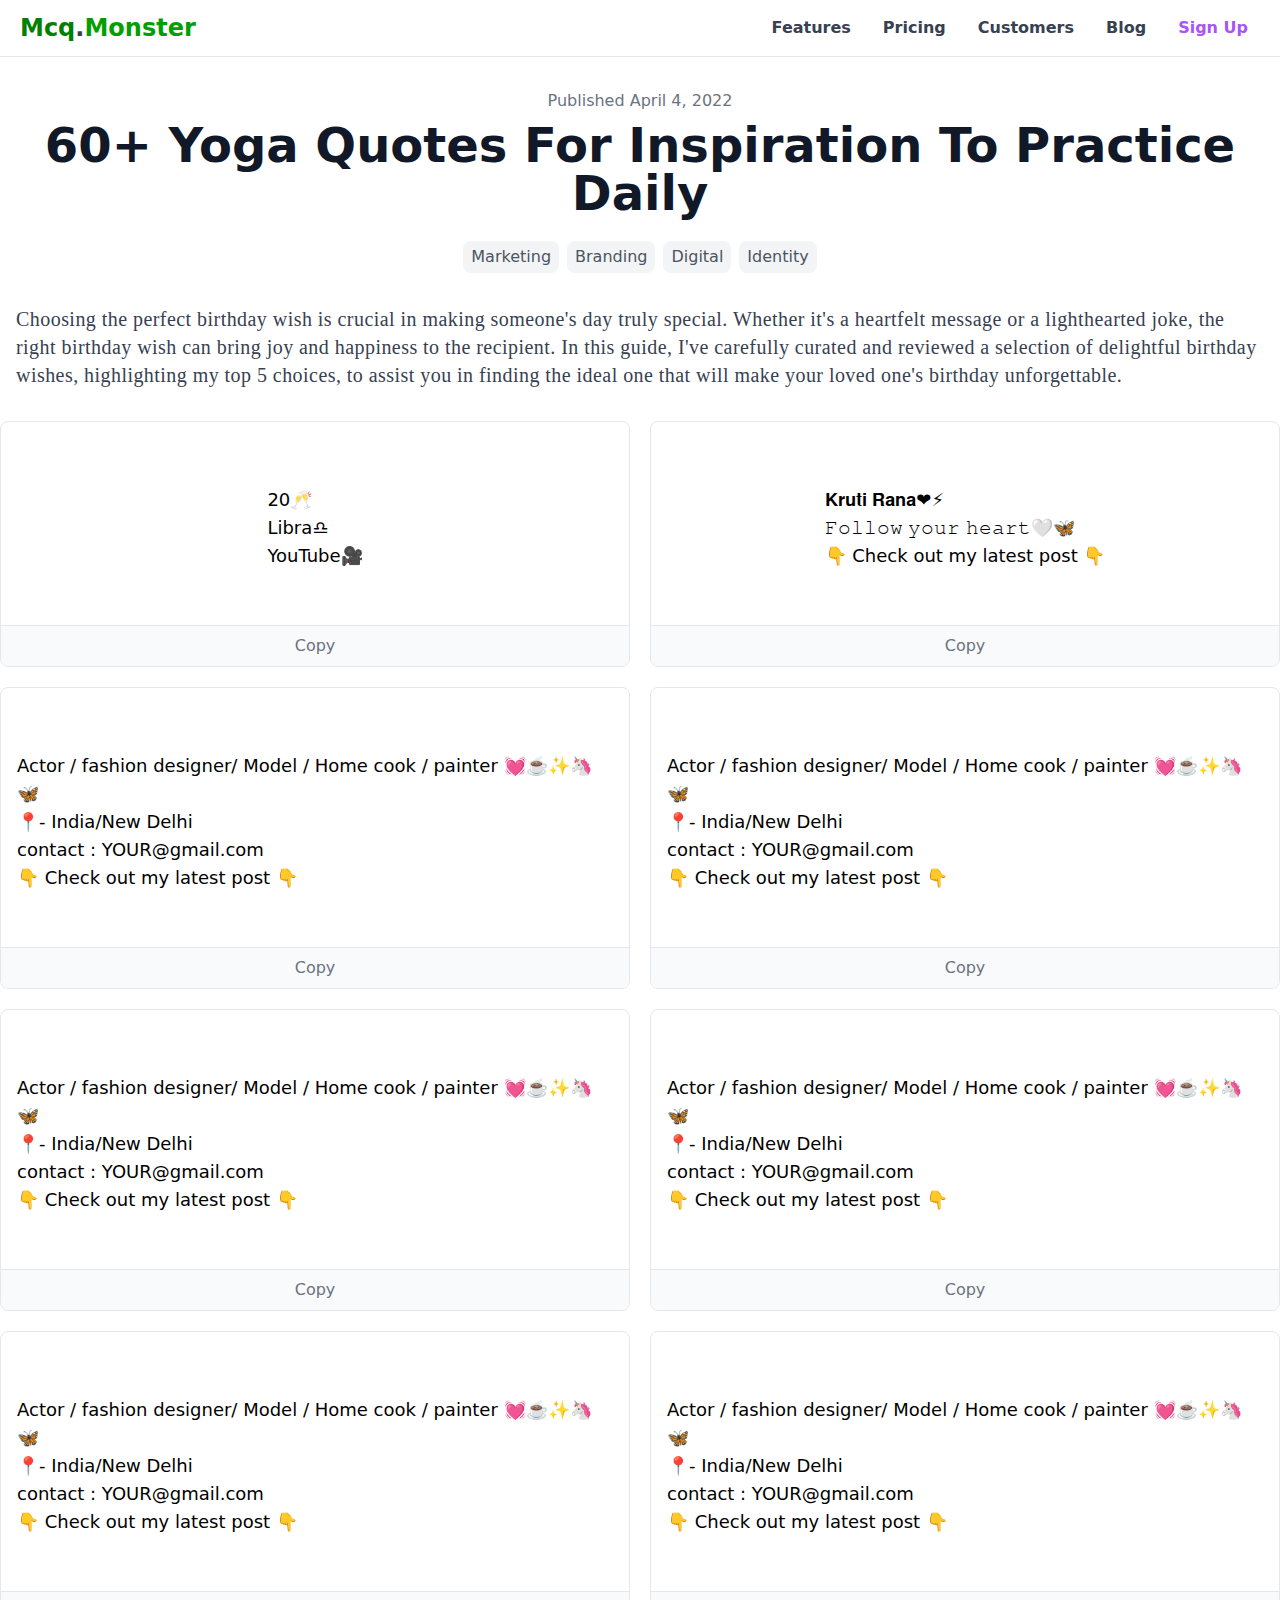
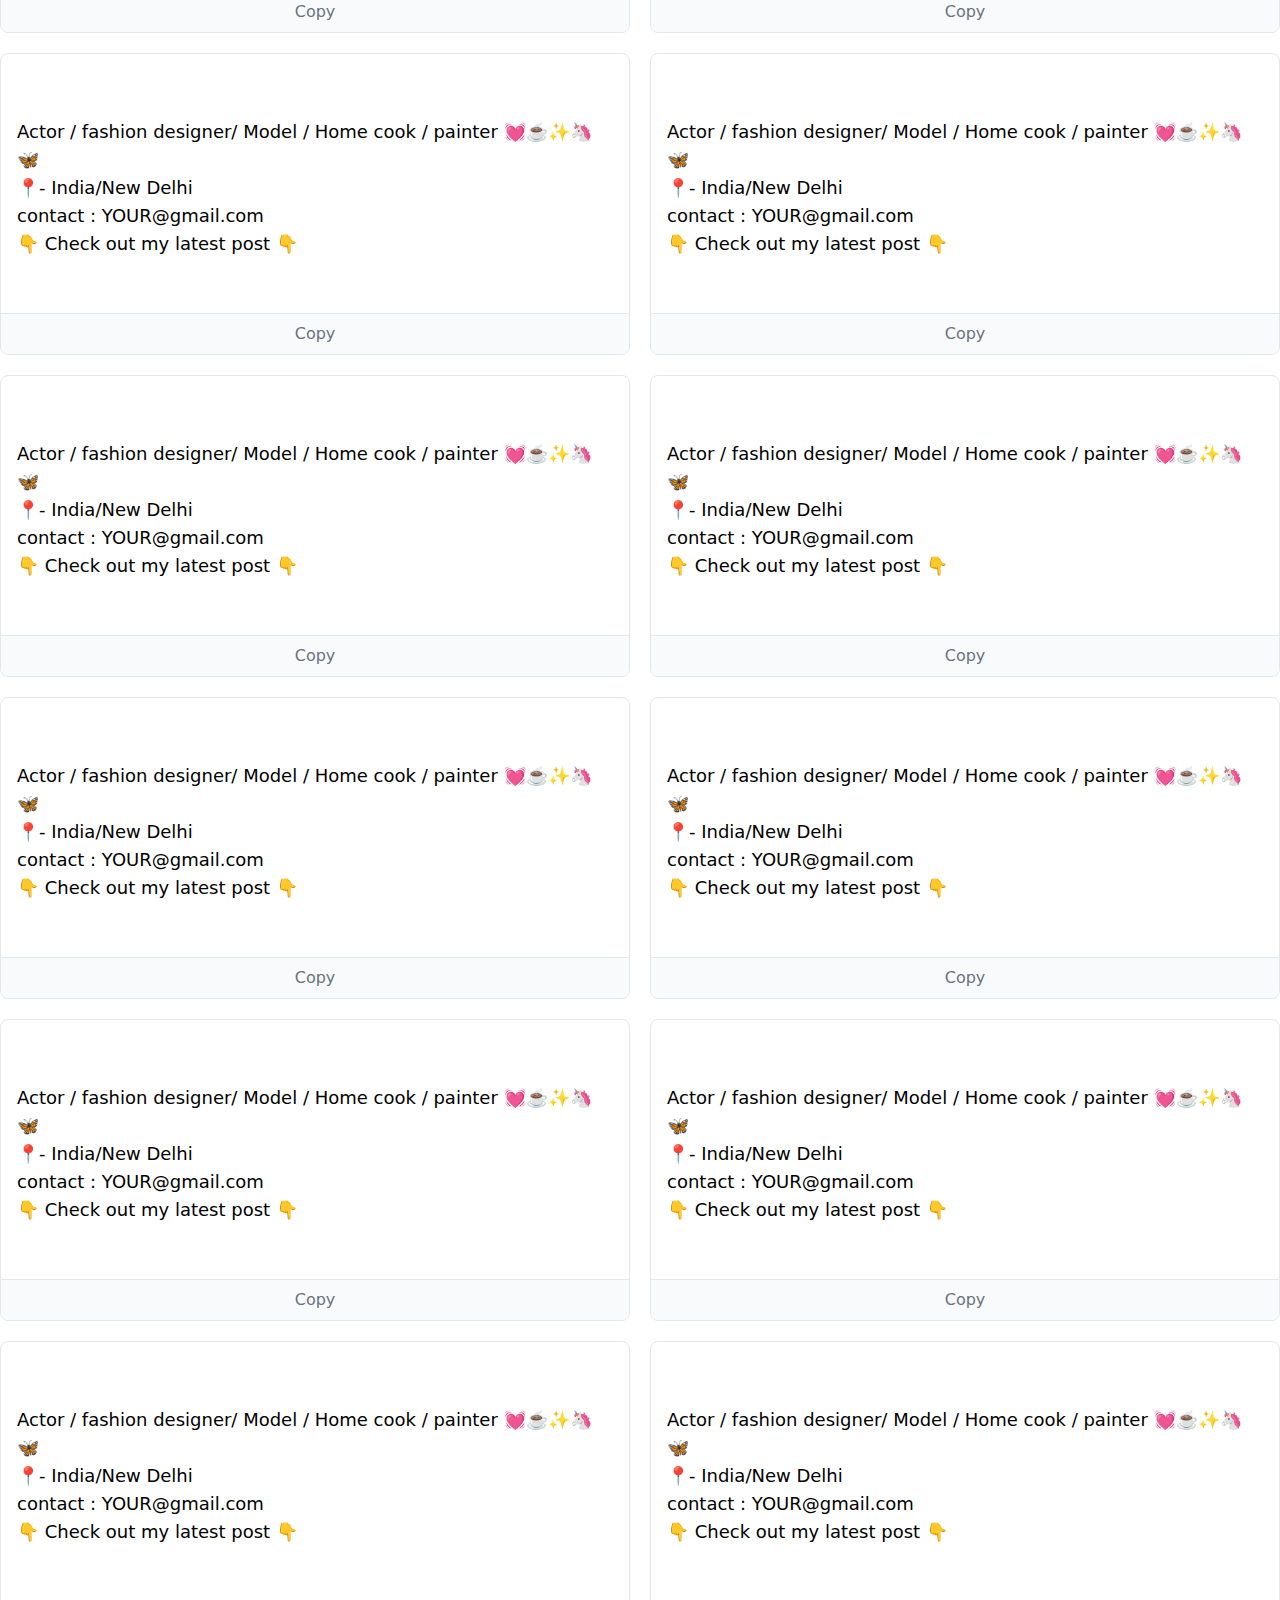
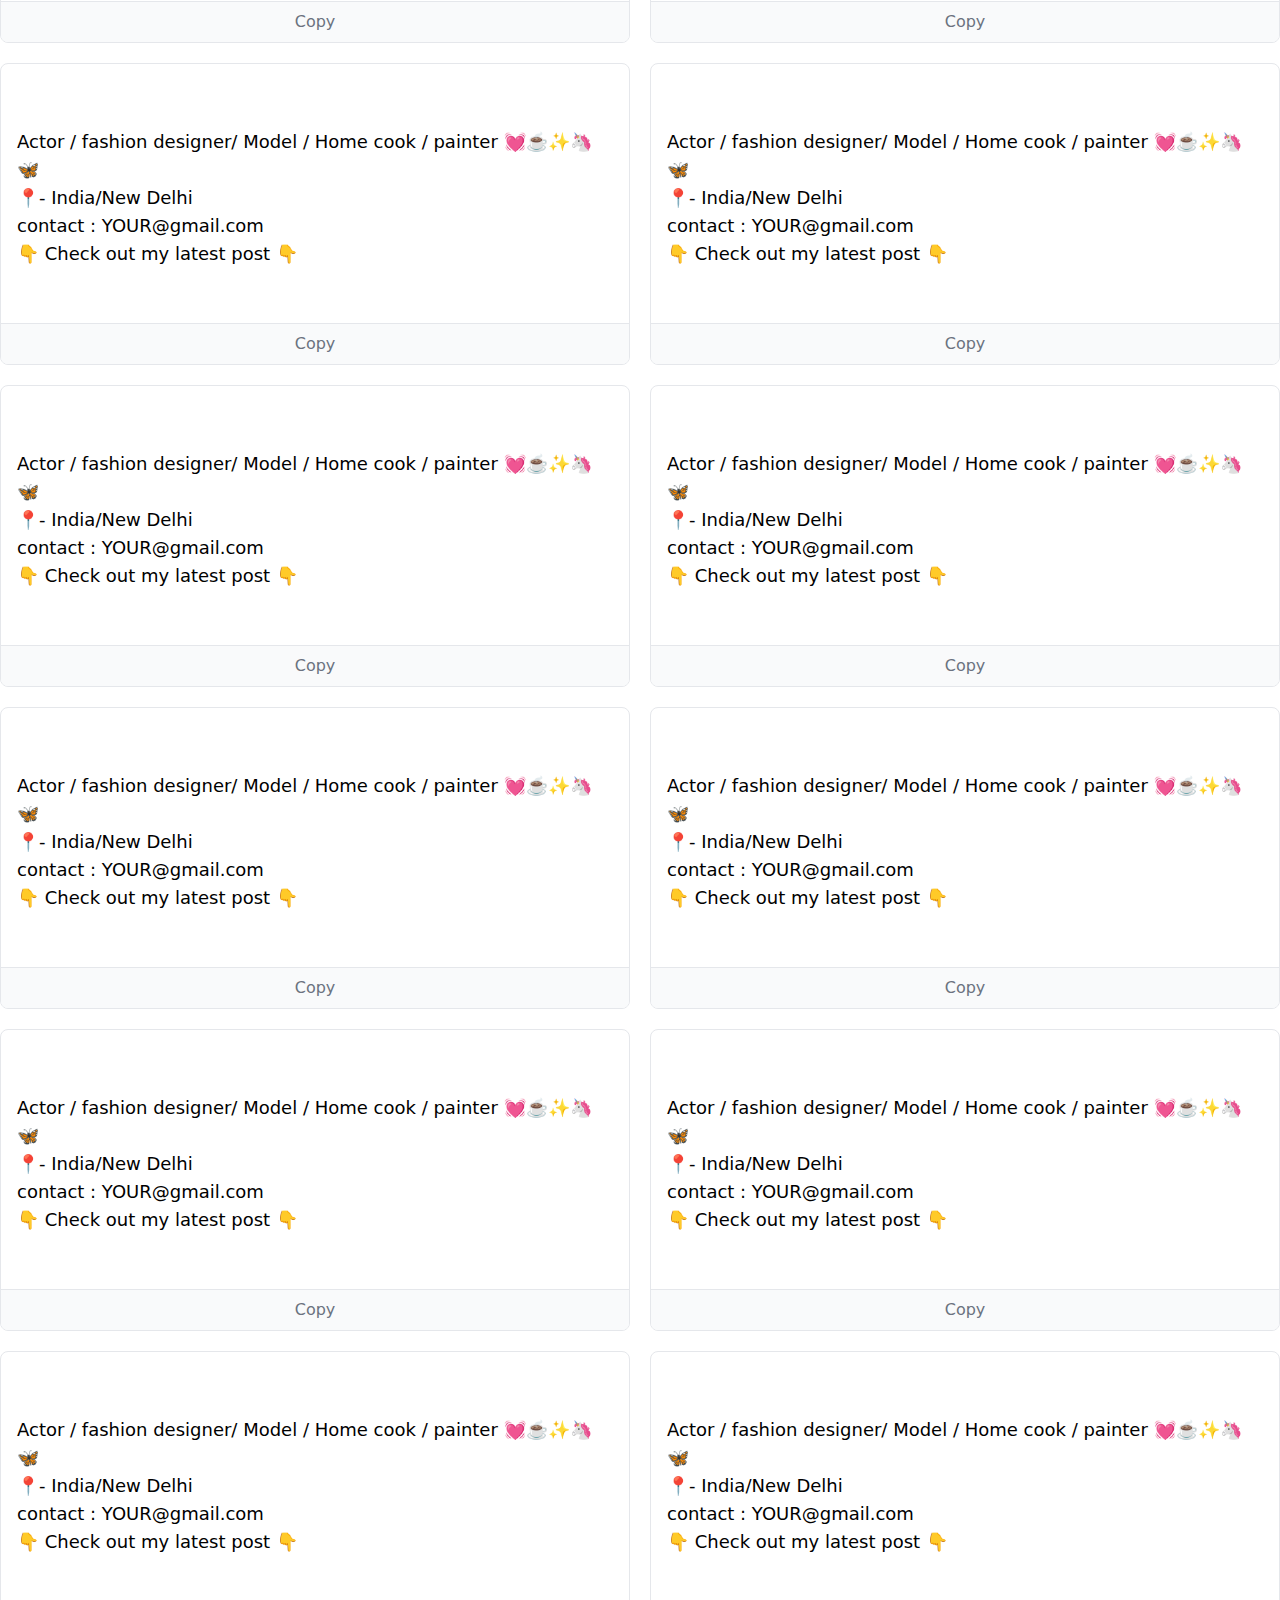
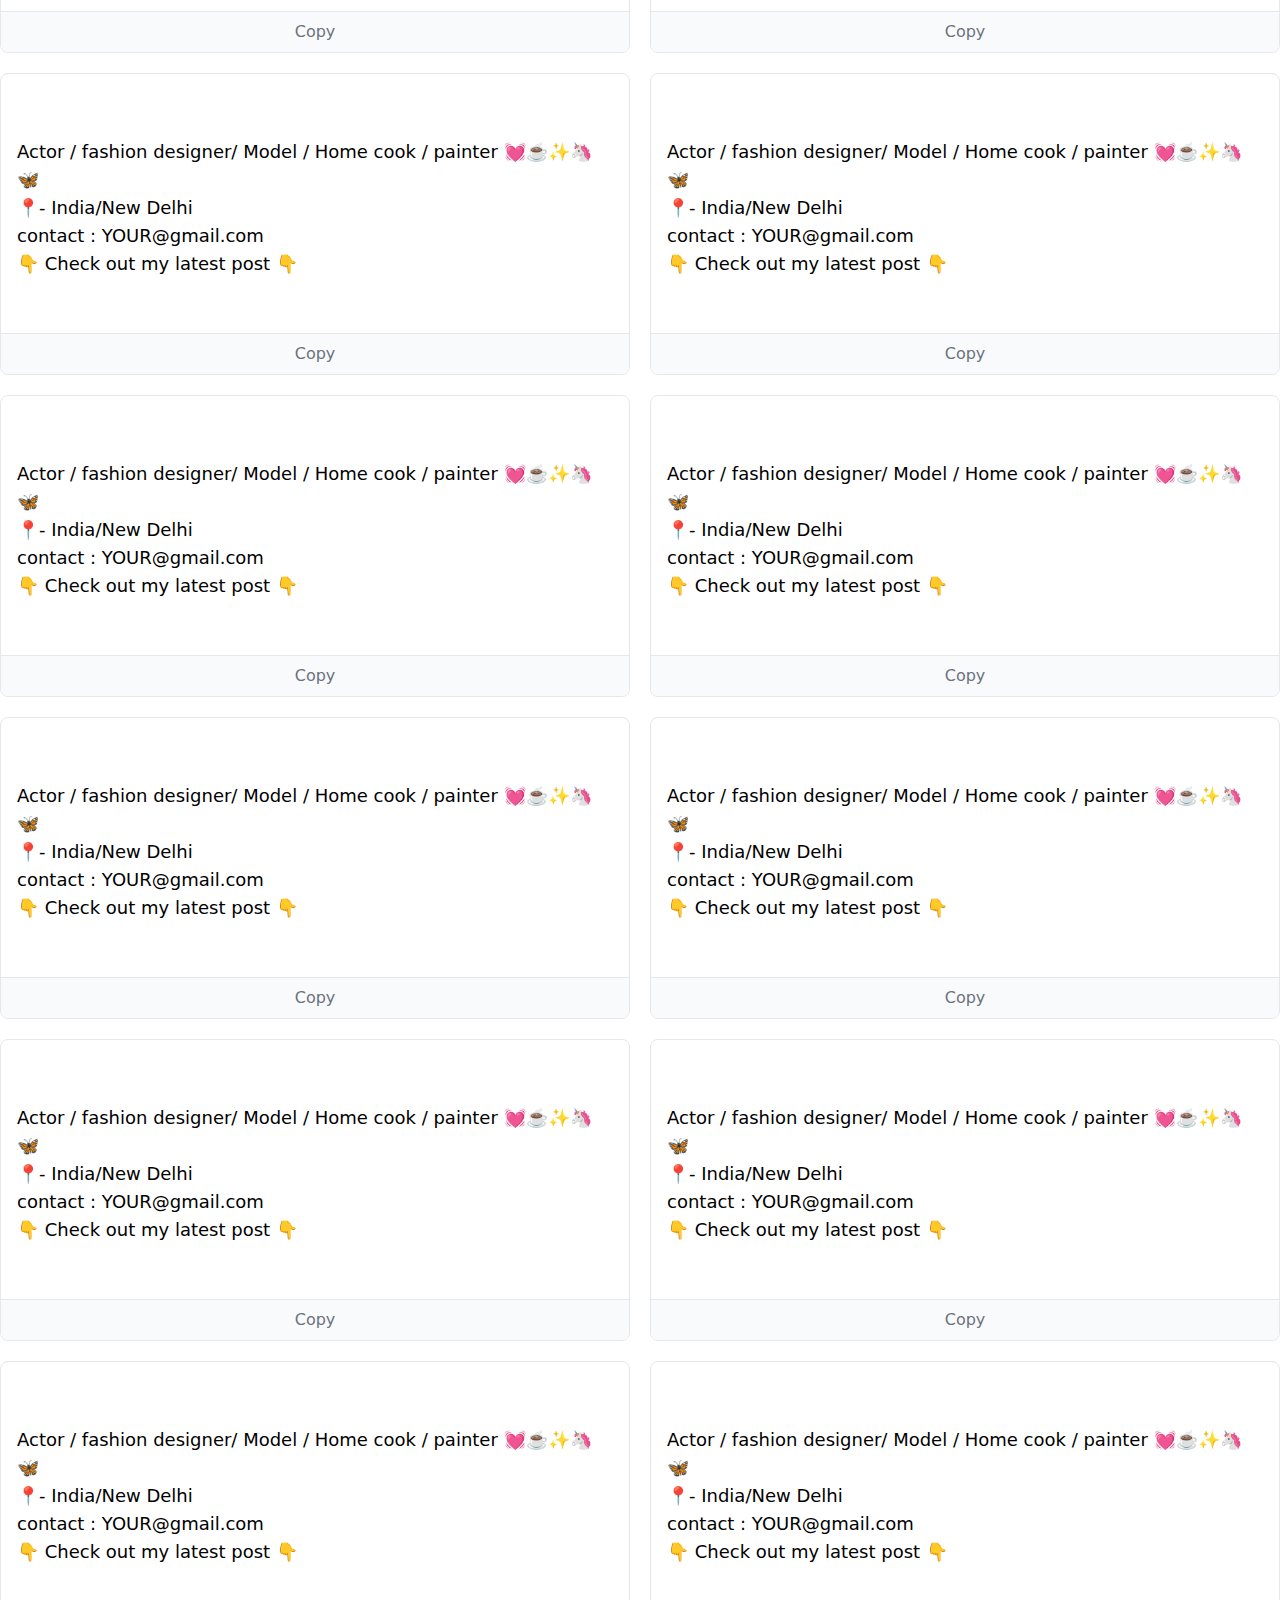
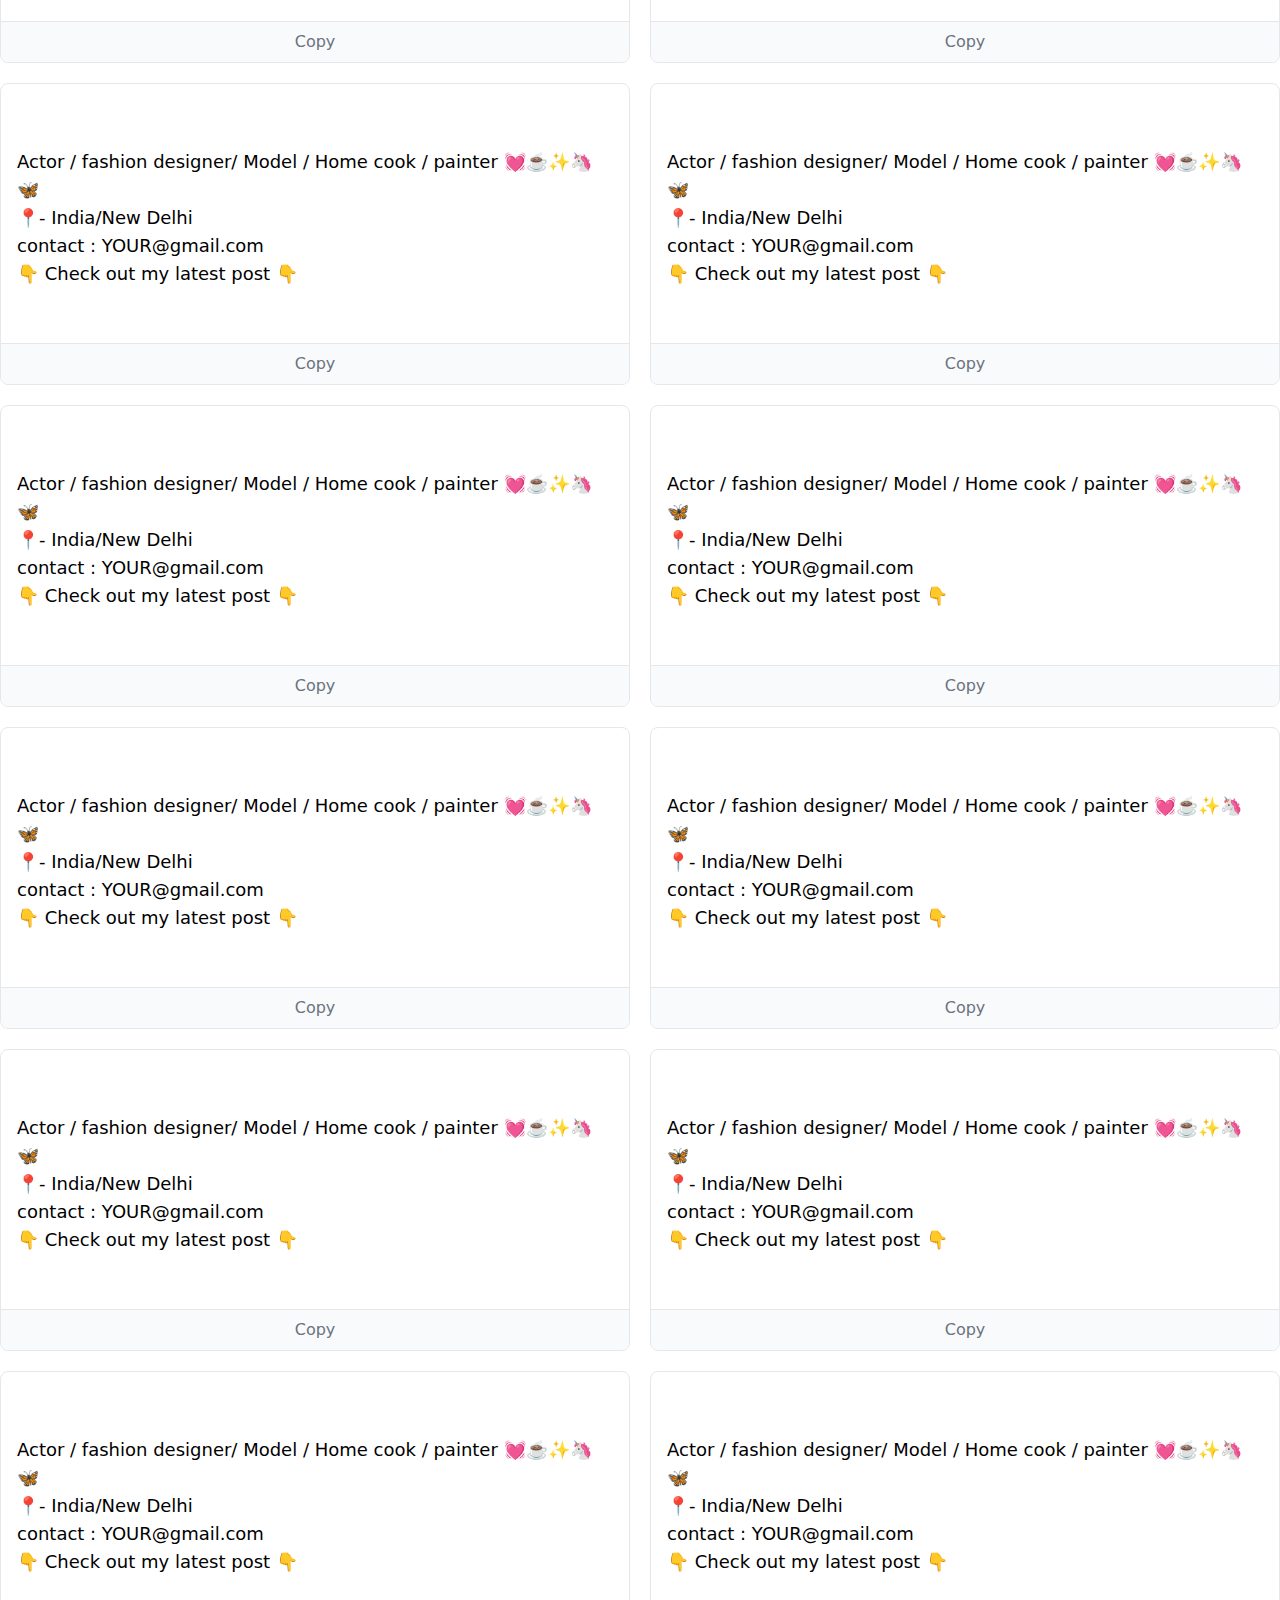
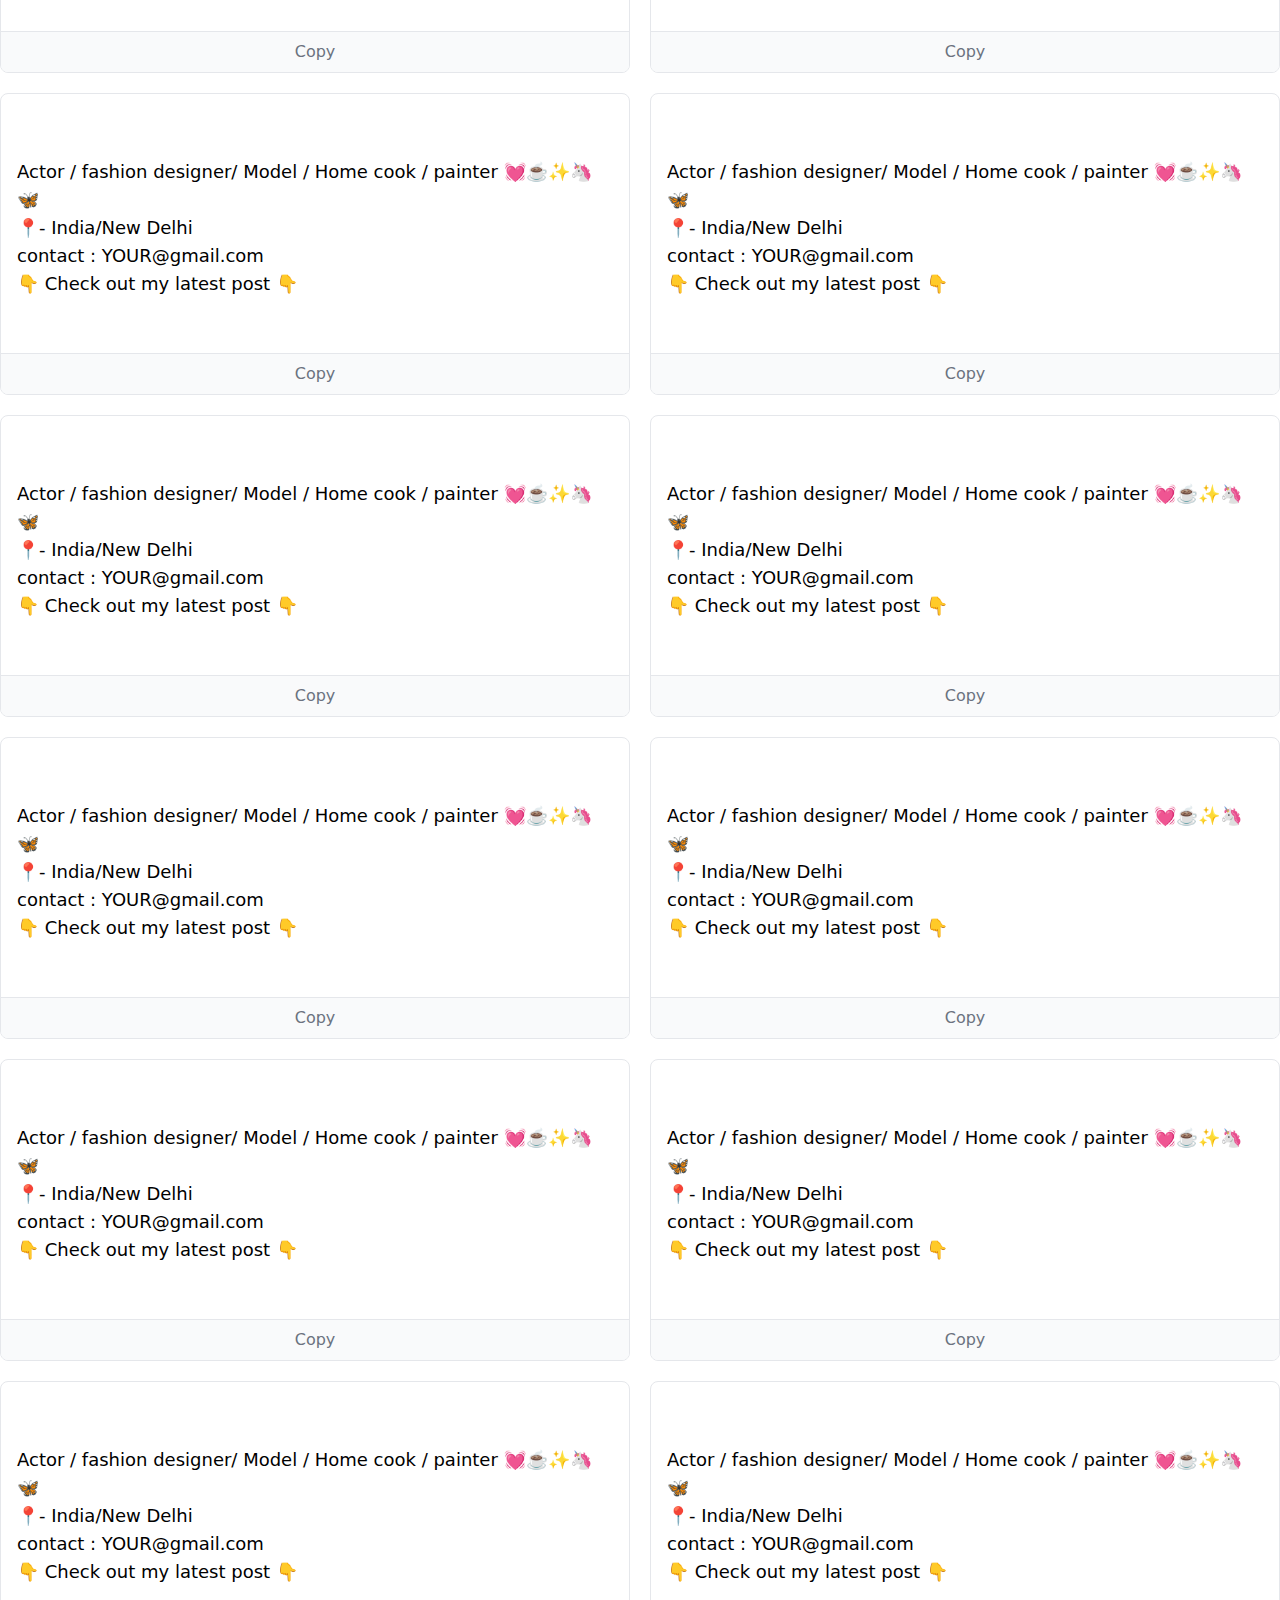
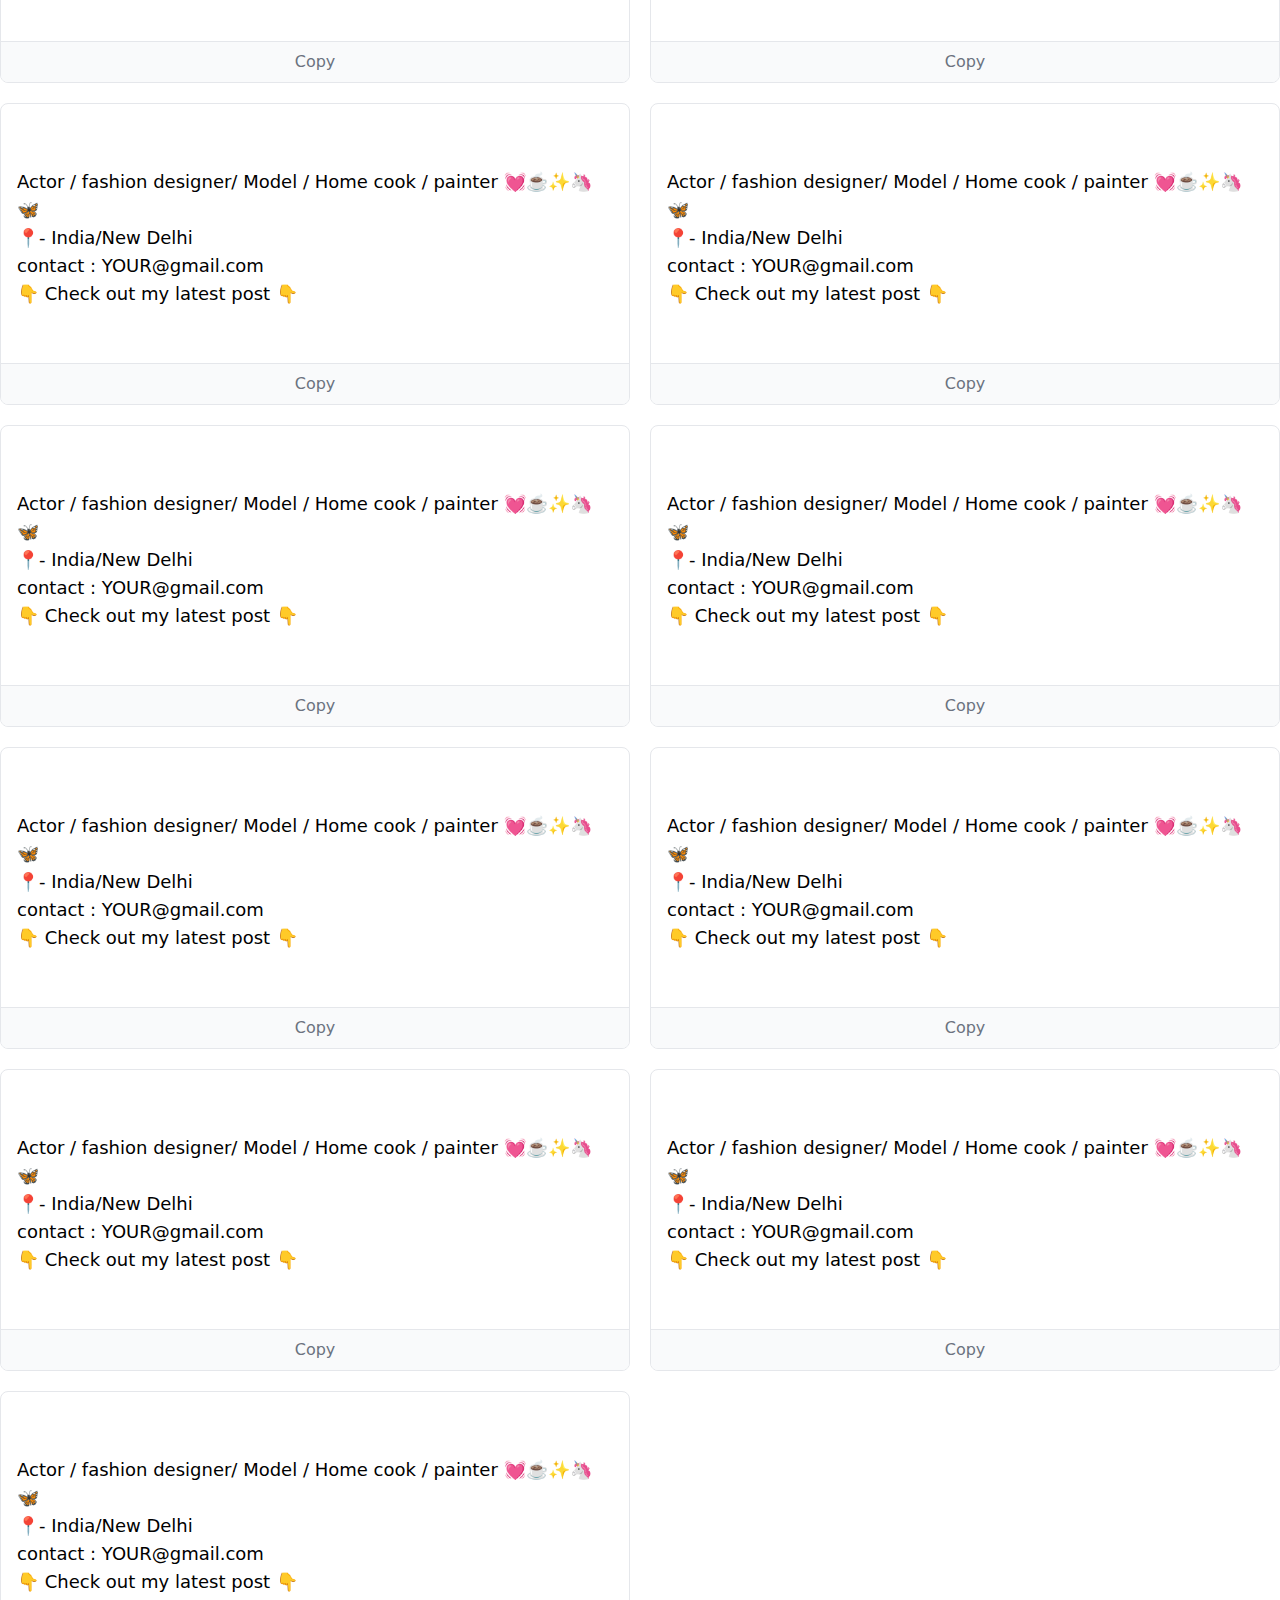
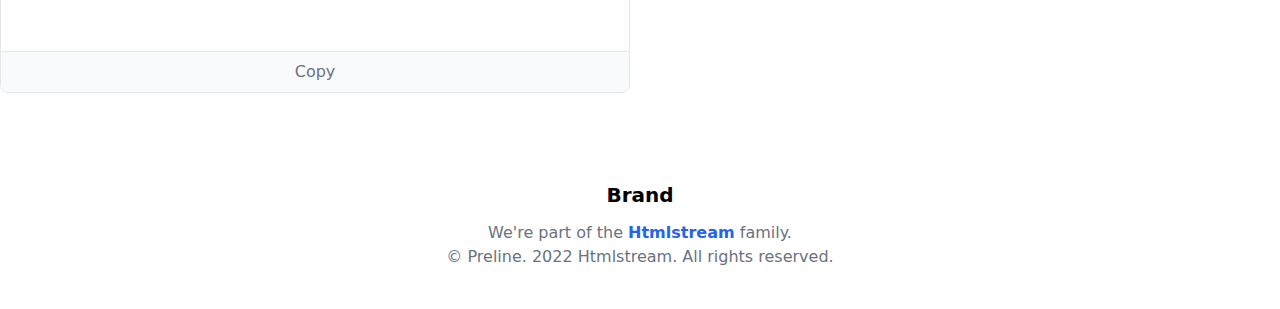
==== commit 27283fa5: "Update index.html" ====
--- a/index.html
+++ b/index.html
@@ -1,1414 +1,1378 @@
-<!DOCTYPE html>
-
-<html lang="en">
-
-<head>
-    <meta charset="UTF-8">
-    <meta http-equiv="X-UA-Compatible" content="IE=edge">
-    <meta name="viewport" content="width=device-width, initial-scale=1.0">
-    <meta>
-    <link rel="stylesheet" href="bio.css">
-    <meta property="fb:app_id" content="123456789">
-    <meta property="og:url" content="https://example.com/page.html">
-    <meta property="og:type" content="website">
-    <meta property="og:title" content="Content Title">
-    <meta property="og:image" content="https://example.com/image.jpg">
-    <meta property="og:image:alt" content="A description of what is in the image (not a caption)">
-    <meta property="og:description" content="Description Here">
-    <meta property="og:site_name" content="Site Name">
-    <meta property="og:locale" content="en_US">
-    <meta property="article:author" content="">
-    <title>Document</title>
-
-
-</head>
-
-<body>
-    <nav class="flex w-full flex-wrap items-center justify-between bg-white py-4 px-4 text-lg text-gray-700 md:py-0">
-        <div>
-            <a class="text-2xl font-bold pl-1" href="google.com"> <span style="color: green;">Mcq</span>.<span
-                    style="color: rgb(0, 160, 0);">Monster</span>
-            </a>
-        </div>
-
-        <svg xmlns="http://www.w3.org/2000/svg" id="menu-button" class="block h-6 w-6 cursor-pointer md:hidden"
-            fill="none" viewBox="0 0 24 24" stroke="currentColor">
-            <path stroke-linecap="round" stroke-linejoin="round" stroke-width="2" d="M4 6h16M4 12h16M4 18h16"></path>
-        </svg>
-
-        <div class="hidden w-full md:flex md:w-auto md:items-center" id="menu">
-            <ul class="pt-4 text-base text-gray-700 md:flex md:justify-between md:pt-0">
-                <li>
-                    <a class="block py-2 hover:text-purple-400 md:p-4 font-semibold" href="google.com">Features</a>
-                </li>
-                <li>
-                    <a class="block py-2 hover:text-purple-400 md:p-4 font-semibold" href="google.com">Pricing</a>
-                </li>
-                <li>
-                    <a class="block py-2 hover:text-purple-400 md:p-4 font-semibold" href="google.com">Customers</a>
-                </li>
-                <li>
-                    <a class="block py-2 hover:text-purple-400 md:p-4 font-semibold " href="google.com">Blog</a>
-                </li>
-                <li>
-                    <a class="block py-2 text-purple-500 hover:text-purple-400 md:p-4 font-semibold"
-                        href="google.com">Sign
-                        Up</a>
-                </li>
-            </ul>
-        </div>
-    </nav>
-    <hr>
-
-
-
-
-
-    <script>
-        function toggleNavbar(collapseID) {
-            document.getElementById(collapseID).classList.toggle("hidden");
-            document.getElementById(collapseID).classList.toggle("flex");
-        }
-    </script>
-
-    <script>
-        const button = document.querySelector('#menu-button');
-        const menu = document.querySelector('#menu');
-
-
-        button.addEventListener('click', () => {
-            menu.classList.toggle('hidden');
-        });
-    </script>
-
-
-    <div class="mx-auto max-w-screen-xl pt-8 text-center">
-
-        <p class="text-gray-500">Published April 4, 2022</p>
-        <h1 class="mt-2 text-3xl font-bold text-gray-900 sm:text-5xl">60+ Yoga Quotes For Inspiration To Practice
-            Daily
-
-        </h1>
-
-        <div class="mt-6 flex flex-wrap justify-center gap-2" aria-label="Tags">
-            <button
-                class="rounded-lg bg-gray-100 px-2 py-1 font-medium text-gray-600 hover:bg-gray-200">Marketing</button>
-            <button
-                class="rounded-lg bg-gray-100 px-2 py-1 font-medium text-gray-600 hover:bg-gray-200">Branding</button>
-            <button
-                class="rounded-lg bg-gray-100 px-2 py-1 font-medium text-gray-600 hover:bg-gray-200">Digital</button>
-            <button
-                class="rounded-lg bg-gray-100 px-2 py-1 font-medium text-gray-600 hover:bg-gray-200">Identity</button>
-        </div>
-
-
-    </div>
-    <div class="mx-auto mt-4 container space-y-4 px-4 py-4 font-serif text-lg tracking-wide text-gray-700">
-
-        <p class="text-xl font-medium">Choosing the perfect birthday wish is crucial in making someone's day truly
-            special. Whether it's a heartfelt message or a lighthearted joke, the right birthday wish can bring joy and
-            happiness to the recipient. In this guide, I've carefully curated and reviewed a selection of delightful
-            birthday wishes, highlighting my top 5 choices, to assist you in finding the ideal one that will make your
-            loved one's birthday unforgettable.</p>
-
-
-    </div>
-    <!-- hero start -->
-    <div
-        class="grid py-4 max-w-7xl sm:grid-cols-1  2xl:grid-cols-3 md:grid-cols-2 gap-5 px-6 pb-12 mx-auto xl:px-0 button">
-
-        <div
-            class="relative flex flex-col col-span-4 sm:col-span-2 lg:col-span-1 items-center justify-center bg-white w-full pt-16 pb-24 border border-gray-200 rounded-lg overflow-hidden">
-
-            <div class="flex items-center justify-center w-full h-full button">
-
-                <p id="p1" class="relative inline-block text-lg group px-4">20🥂 <br> Libra♎ <br> YouTube🎥 <br> </p>
-
-
-            </div>
-            <div class="copybutton absolute bottom-0 flex items-center justify-center w-full py-2 font-medium text-center border-t cursor-pointer bg-gray-50 hover:bg-gray-100 text-gray-500 "
-                data-clipboard-target="#p1">Copy</div>
-        </div>
-        <script src="https://clipboardjs.com/dist/clipboard.min.js"></script>
-        <script src="https://ajax.googleapis.com/ajax/libs/jquery/3.5.1/jquery.min.js"></script>
-        <script>
-            $(function () {
-                var clipboard = new ClipboardJS('.copybutton');
-                $(".copybutton").click(function () {
-                    $(this).html('Copied!!');
-                    var that = $(this);
-                    var intrvrl = setInterval(function () {
-                        that.html('Copy');
-                        clearInterval(intrvrl);
-                    },
-                        1000);
-                });
-            });
-        </script>
-
-        <div
-            class="relative flex flex-col col-span-4 sm:col-span-2 lg:col-span-1 items-center justify-center bg-white w-full pt-16 pb-24 border border-gray-200 rounded-lg overflow-hidden">
-
-            <div class="flex items-center justify-center w-full h-full button">
-
-                <p id="p2" class="relative inline-block text-lg group px-4">𝐊𝐫𝐮𝐭𝐢 𝐑𝐚𝐧𝐚❤⚡ <br> 𝙵𝚘𝚕𝚕𝚘𝚠
-                    𝚢𝚘𝚞𝚛
-                    𝚑𝚎𝚊𝚛𝚝🤍🦋 <br> 👇 Check out my latest post
-                    👇 </p>
-
-
-            </div>
-            <div class="copybutton absolute bottom-0 flex items-center justify-center w-full py-2 font-medium  text-center border-t cursor-pointer bg-gray-50 hover:bg-gray-100 text-gray-500 "
-                data-clipboard-target="#p2">Copy
-            </div>
-        </div>
-
-        <div
-            class="relative flex flex-col col-span-4 sm:col-span-2 lg:col-span-1 items-center justify-center bg-white w-full pt-16 pb-24 border border-gray-200 rounded-lg overflow-hidden">
-
-            <div class="flex items-center justify-center w-full h-full button">
-
-                <p id="p3" class="relative inline-block text-lg group px-4">Actor / fashion designer/ Model / Home cook
-                    /
-                    painter 💓☕️✨🦄🦋 <br> 📍- India/New Delhi <br>
-                    contact : YOUR@gmail.com <br> 👇 Check out my latest post 👇 </p>
-
-
-            </div>
-            <div class="copybutton absolute bottom-0 flex items-center justify-center w-full py-2 font-medium  text-center border-t cursor-pointer bg-gray-50 hover:bg-gray-100 text-gray-500 "
-                data-clipboard-target="#p3">Copy
-
-            </div>
-        </div>
-        <div
-            class="relative flex flex-col col-span-4 sm:col-span-2 lg:col-span-1 items-center justify-center bg-white w-full pt-16 pb-24 border border-gray-200 rounded-lg overflow-hidden">
-
-            <div class="flex items-center justify-center w-full h-full button">
-
-                <p class="relative inline-block text-lg group px-4">Actor / fashion designer/ Model / Home cook /
-                    painter 💓☕️✨🦄🦋 <br> 📍- India/New Delhi <br>
-                    contact : YOUR@gmail.com <br> 👇 Check out my latest post 👇 </p>
-
-
-            </div>
-            <div
-                class="absolute bottom-0 flex items-center justify-center w-full py-2 font-medium  text-center border-t cursor-pointer bg-gray-50 hover:bg-gray-100 text-gray-500 ">
-                <span>Copy</span>
-                <div id="code-0" class="hidden code">'The only thing that matters the most is your happiness.'
-                </div>
-            </div>
-        </div>
-        <div
-            class="relative flex flex-col col-span-4 sm:col-span-2 lg:col-span-1 items-center justify-center bg-white w-full pt-16 pb-24 border border-gray-200 rounded-lg overflow-hidden">
-
-            <div class="flex items-center justify-center w-full h-full button">
-
-                <p class="relative inline-block text-lg group px-4">Actor / fashion designer/ Model / Home cook /
-                    painter 💓☕️✨🦄🦋 <br> 📍- India/New Delhi <br>
-                    contact : YOUR@gmail.com <br> 👇 Check out my latest post 👇 </p>
-
-
-            </div>
-            <div
-                class="absolute bottom-0 flex items-center justify-center w-full py-2 font-medium  text-center border-t cursor-pointer bg-gray-50 hover:bg-gray-100 text-gray-500 ">
-                <span>Copy</span>
-                <div id="code-0" class="hidden code">'The only thing that matters the most is your happiness.'
-                </div>
-            </div>
-        </div>
-        <div
-            class="relative flex flex-col col-span-4 sm:col-span-2 lg:col-span-1 items-center justify-center bg-white w-full pt-16 pb-24 border border-gray-200 rounded-lg overflow-hidden">
-
-            <div class="flex items-center justify-center w-full h-full button">
-
-                <p class="relative inline-block text-lg group px-4">Actor / fashion designer/ Model / Home cook /
-                    painter 💓☕️✨🦄🦋 <br> 📍- India/New Delhi <br>
-                    contact : YOUR@gmail.com <br> 👇 Check out my latest post 👇 </p>
-
-
-            </div>
-            <div
-                class="absolute bottom-0 flex items-center justify-center w-full py-2 font-medium  text-center border-t cursor-pointer bg-gray-50 hover:bg-gray-100 text-gray-500 ">
-                <span>Copy</span>
-                <div id="code-0" class="hidden code">'The only thing that matters the most is your happiness.'
-                </div>
-            </div>
-        </div>
-        <div
-            class="relative flex flex-col col-span-4 sm:col-span-2 lg:col-span-1 items-center justify-center bg-white w-full pt-16 pb-24 border border-gray-200 rounded-lg overflow-hidden">
-
-            <div class="flex items-center justify-center w-full h-full button">
-
-                <p class="relative inline-block text-lg group px-4">Actor / fashion designer/ Model / Home cook /
-                    painter 💓☕️✨🦄🦋 <br> 📍- India/New Delhi <br>
-                    contact : YOUR@gmail.com <br> 👇 Check out my latest post 👇 </p>
-
-
-            </div>
-            <div
-                class="absolute bottom-0 flex items-center justify-center w-full py-2 font-medium  text-center border-t cursor-pointer bg-gray-50 hover:bg-gray-100 text-gray-500 ">
-                <span>Copy</span>
-                <div id="code-0" class="hidden code">'The only thing that matters the most is your happiness.'
-                </div>
-            </div>
-        </div>
-        <div
-            class="relative flex flex-col col-span-4 sm:col-span-2 lg:col-span-1 items-center justify-center bg-white w-full pt-16 pb-24 border border-gray-200 rounded-lg overflow-hidden">
-
-            <div class="flex items-center justify-center w-full h-full button">
-
-                <p class="relative inline-block text-lg group px-4">Actor / fashion designer/ Model / Home cook /
-                    painter 💓☕️✨🦄🦋 <br> 📍- India/New Delhi <br>
-                    contact : YOUR@gmail.com <br> 👇 Check out my latest post 👇 </p>
-
-
-            </div>
-            <div
-                class="absolute bottom-0 flex items-center justify-center w-full py-2 font-medium  text-center border-t cursor-pointer bg-gray-50 hover:bg-gray-100 text-gray-500 ">
-                <span>Copy</span>
-                <div id="code-0" class="hidden code">'The only thing that matters the most is your happiness.'
-                </div>
-            </div>
-        </div>
-        <div
-            class="relative flex flex-col col-span-4 sm:col-span-2 lg:col-span-1 items-center justify-center bg-white w-full pt-16 pb-24 border border-gray-200 rounded-lg overflow-hidden">
-
-            <div class="flex items-center justify-center w-full h-full button">
-
-                <p class="relative inline-block text-lg group px-4">Actor / fashion designer/ Model / Home cook /
-                    painter 💓☕️✨🦄🦋 <br> 📍- India/New Delhi <br>
-                    contact : YOUR@gmail.com <br> 👇 Check out my latest post 👇 </p>
-
-
-            </div>
-            <div
-                class="absolute bottom-0 flex items-center justify-center w-full py-2 font-medium  text-center border-t cursor-pointer bg-gray-50 hover:bg-gray-100 text-gray-500 ">
-                <span>Copy</span>
-                <div id="code-0" class="hidden code">'The only thing that matters the most is your happiness.'
-                </div>
-            </div>
-        </div>
-        <div
-            class="relative flex flex-col col-span-4 sm:col-span-2 lg:col-span-1 items-center justify-center bg-white w-full pt-16 pb-24 border border-gray-200 rounded-lg overflow-hidden">
-
-            <div class="flex items-center justify-center w-full h-full button">
-
-                <p class="relative inline-block text-lg group px-4">Actor / fashion designer/ Model / Home cook /
-                    painter 💓☕️✨🦄🦋 <br> 📍- India/New Delhi <br>
-                    contact : YOUR@gmail.com <br> 👇 Check out my latest post 👇 </p>
-
-
-            </div>
-            <div
-                class="absolute bottom-0 flex items-center justify-center w-full py-2 font-medium  text-center border-t cursor-pointer bg-gray-50 hover:bg-gray-100 text-gray-500 ">
-                <span>Copy</span>
-                <div id="code-0" class="hidden code">'The only thing that matters the most is your happiness.'
-                </div>
-            </div>
-        </div>
-        <div
-            class="relative flex flex-col col-span-4 sm:col-span-2 lg:col-span-1 items-center justify-center bg-white w-full pt-16 pb-24 border border-gray-200 rounded-lg overflow-hidden">
-
-            <div class="flex items-center justify-center w-full h-full button">
-
-                <p class="relative inline-block text-lg group px-4">Actor / fashion designer/ Model / Home cook /
-                    painter 💓☕️✨🦄🦋 <br> 📍- India/New Delhi <br>
-                    contact : YOUR@gmail.com <br> 👇 Check out my latest post 👇 </p>
-
-
-            </div>
-            <div
-                class="absolute bottom-0 flex items-center justify-center w-full py-2 font-medium  text-center border-t cursor-pointer bg-gray-50 hover:bg-gray-100 text-gray-500 ">
-                <span>Copy</span>
-                <div id="code-0" class="hidden code">'The only thing that matters the most is your happiness.'
-                </div>
-            </div>
-        </div>
-        <div
-            class="relative flex flex-col col-span-4 sm:col-span-2 lg:col-span-1 items-center justify-center bg-white w-full pt-16 pb-24 border border-gray-200 rounded-lg overflow-hidden">
-
-            <div class="flex items-center justify-center w-full h-full button">
-
-                <p class="relative inline-block text-lg group px-4">Actor / fashion designer/ Model / Home cook /
-                    painter 💓☕️✨🦄🦋 <br> 📍- India/New Delhi <br>
-                    contact : YOUR@gmail.com <br> 👇 Check out my latest post 👇 </p>
-
-
-            </div>
-            <div
-                class="absolute bottom-0 flex items-center justify-center w-full py-2 font-medium  text-center border-t cursor-pointer bg-gray-50 hover:bg-gray-100 text-gray-500 ">
-                <span>Copy</span>
-                <div id="code-0" class="hidden code">'The only thing that matters the most is your happiness.'
-                </div>
-            </div>
-        </div>
-        <div
-            class="relative flex flex-col col-span-4 sm:col-span-2 lg:col-span-1 items-center justify-center bg-white w-full pt-16 pb-24 border border-gray-200 rounded-lg overflow-hidden">
-
-            <div class="flex items-center justify-center w-full h-full button">
-
-                <p class="relative inline-block text-lg group px-4">Actor / fashion designer/ Model / Home cook /
-                    painter 💓☕️✨🦄🦋 <br> 📍- India/New Delhi <br>
-                    contact : YOUR@gmail.com <br> 👇 Check out my latest post 👇 </p>
-
-
-            </div>
-            <div
-                class="absolute bottom-0 flex items-center justify-center w-full py-2 font-medium  text-center border-t cursor-pointer bg-gray-50 hover:bg-gray-100 text-gray-500 ">
-                <span>Copy</span>
-                <div id="code-0" class="hidden code">'The only thing that matters the most is your happiness.'
-                </div>
-            </div>
-        </div>
-        <div
-            class="relative flex flex-col col-span-4 sm:col-span-2 lg:col-span-1 items-center justify-center bg-white w-full pt-16 pb-24 border border-gray-200 rounded-lg overflow-hidden">
-
-            <div class="flex items-center justify-center w-full h-full button">
-
-                <p class="relative inline-block text-lg group px-4">Actor / fashion designer/ Model / Home cook /
-                    painter 💓☕️✨🦄🦋 <br> 📍- India/New Delhi <br>
-                    contact : YOUR@gmail.com <br> 👇 Check out my latest post 👇 </p>
-
-
-            </div>
-            <div
-                class="absolute bottom-0 flex items-center justify-center w-full py-2 font-medium  text-center border-t cursor-pointer bg-gray-50 hover:bg-gray-100 text-gray-500 ">
-                <span>Copy</span>
-                <div id="code-0" class="hidden code">'The only thing that matters the most is your happiness.'
-                </div>
-            </div>
-        </div>
-        <div
-            class="relative flex flex-col col-span-4 sm:col-span-2 lg:col-span-1 items-center justify-center bg-white w-full pt-16 pb-24 border border-gray-200 rounded-lg overflow-hidden">
-
-            <div class="flex items-center justify-center w-full h-full button">
-
-                <p class="relative inline-block text-lg group px-4">Actor / fashion designer/ Model / Home cook /
-                    painter 💓☕️✨🦄🦋 <br> 📍- India/New Delhi <br>
-                    contact : YOUR@gmail.com <br> 👇 Check out my latest post 👇 </p>
-
-
-            </div>
-            <div
-                class="absolute bottom-0 flex items-center justify-center w-full py-2 font-medium  text-center border-t cursor-pointer bg-gray-50 hover:bg-gray-100 text-gray-500 ">
-                <span>Copy</span>
-                <div id="code-0" class="hidden code">'The only thing that matters the most is your happiness.'
-                </div>
-            </div>
-        </div>
-        <div
-            class="relative flex flex-col col-span-4 sm:col-span-2 lg:col-span-1 items-center justify-center bg-white w-full pt-16 pb-24 border border-gray-200 rounded-lg overflow-hidden">
-
-            <div class="flex items-center justify-center w-full h-full button">
-
-                <p class="relative inline-block text-lg group px-4">Actor / fashion designer/ Model / Home cook /
-                    painter 💓☕️✨🦄🦋 <br> 📍- India/New Delhi <br>
-                    contact : YOUR@gmail.com <br> 👇 Check out my latest post 👇 </p>
-
-
-            </div>
-            <div
-                class="absolute bottom-0 flex items-center justify-center w-full py-2 font-medium  text-center border-t cursor-pointer bg-gray-50 hover:bg-gray-100 text-gray-500 ">
-                <span>Copy</span>
-                <div id="code-0" class="hidden code">'The only thing that matters the most is your happiness.'
-                </div>
-            </div>
-        </div>
-        <div
-            class="relative flex flex-col col-span-4 sm:col-span-2 lg:col-span-1 items-center justify-center bg-white w-full pt-16 pb-24 border border-gray-200 rounded-lg overflow-hidden">
-
-            <div class="flex items-center justify-center w-full h-full button">
-
-                <p class="relative inline-block text-lg group px-4">Actor / fashion designer/ Model / Home cook /
-                    painter 💓☕️✨🦄🦋 <br> 📍- India/New Delhi <br>
-                    contact : YOUR@gmail.com <br> 👇 Check out my latest post 👇 </p>
-
-
-            </div>
-            <div
-                class="absolute bottom-0 flex items-center justify-center w-full py-2 font-medium  text-center border-t cursor-pointer bg-gray-50 hover:bg-gray-100 text-gray-500 ">
-                <span>Copy</span>
-                <div id="code-0" class="hidden code">'The only thing that matters the most is your happiness.'
-                </div>
-            </div>
-        </div>
-        <div
-            class="relative flex flex-col col-span-4 sm:col-span-2 lg:col-span-1 items-center justify-center bg-white w-full pt-16 pb-24 border border-gray-200 rounded-lg overflow-hidden">
-
-            <div class="flex items-center justify-center w-full h-full button">
-
-                <p class="relative inline-block text-lg group px-4">Actor / fashion designer/ Model / Home cook /
-                    painter 💓☕️✨🦄🦋 <br> 📍- India/New Delhi <br>
-                    contact : YOUR@gmail.com <br> 👇 Check out my latest post 👇 </p>
-
-
-            </div>
-            <div
-                class="absolute bottom-0 flex items-center justify-center w-full py-2 font-medium  text-center border-t cursor-pointer bg-gray-50 hover:bg-gray-100 text-gray-500 ">
-                <span>Copy</span>
-                <div id="code-0" class="hidden code">'The only thing that matters the most is your happiness.'
-                </div>
-            </div>
-        </div>
-        <div
-            class="relative flex flex-col col-span-4 sm:col-span-2 lg:col-span-1 items-center justify-center bg-white w-full pt-16 pb-24 border border-gray-200 rounded-lg overflow-hidden">
-
-            <div class="flex items-center justify-center w-full h-full button">
-
-                <p class="relative inline-block text-lg group px-4">Actor / fashion designer/ Model / Home cook /
-                    painter 💓☕️✨🦄🦋 <br> 📍- India/New Delhi <br>
-                    contact : YOUR@gmail.com <br> 👇 Check out my latest post 👇 </p>
-
-
-            </div>
-            <div
-                class="absolute bottom-0 flex items-center justify-center w-full py-2 font-medium  text-center border-t cursor-pointer bg-gray-50 hover:bg-gray-100 text-gray-500 ">
-                <span>Copy</span>
-                <div id="code-0" class="hidden code">'The only thing that matters the most is your happiness.'
-                </div>
-            </div>
-        </div>
-        <div
-            class="relative flex flex-col col-span-4 sm:col-span-2 lg:col-span-1 items-center justify-center bg-white w-full pt-16 pb-24 border border-gray-200 rounded-lg overflow-hidden">
-
-            <div class="flex items-center justify-center w-full h-full button">
-
-                <p class="relative inline-block text-lg group px-4">Actor / fashion designer/ Model / Home cook /
-                    painter 💓☕️✨🦄🦋 <br> 📍- India/New Delhi <br>
-                    contact : YOUR@gmail.com <br> 👇 Check out my latest post 👇 </p>
-
-
-            </div>
-            <div
-                class="absolute bottom-0 flex items-center justify-center w-full py-2 font-medium  text-center border-t cursor-pointer bg-gray-50 hover:bg-gray-100 text-gray-500 ">
-                <span>Copy</span>
-                <div id="code-0" class="hidden code">'The only thing that matters the most is your happiness.'
-                </div>
-            </div>
-        </div>
-        <div
-            class="relative flex flex-col col-span-4 sm:col-span-2 lg:col-span-1 items-center justify-center bg-white w-full pt-16 pb-24 border border-gray-200 rounded-lg overflow-hidden">
-
-            <div class="flex items-center justify-center w-full h-full button">
-
-                <p class="relative inline-block text-lg group px-4">Actor / fashion designer/ Model / Home cook /
-                    painter 💓☕️✨🦄🦋 <br> 📍- India/New Delhi <br>
-                    contact : YOUR@gmail.com <br> 👇 Check out my latest post 👇 </p>
-
-
-            </div>
-            <div
-                class="absolute bottom-0 flex items-center justify-center w-full py-2 font-medium  text-center border-t cursor-pointer bg-gray-50 hover:bg-gray-100 text-gray-500 ">
-                <span>Copy</span>
-                <div id="code-0" class="hidden code">'The only thing that matters the most is your happiness.'
-                </div>
-            </div>
-        </div>
-        <div
-            class="relative flex flex-col col-span-4 sm:col-span-2 lg:col-span-1 items-center justify-center bg-white w-full pt-16 pb-24 border border-gray-200 rounded-lg overflow-hidden">
-
-            <div class="flex items-center justify-center w-full h-full button">
-
-                <p class="relative inline-block text-lg group px-4">Actor / fashion designer/ Model / Home cook /
-                    painter 💓☕️✨🦄🦋 <br> 📍- India/New Delhi <br>
-                    contact : YOUR@gmail.com <br> 👇 Check out my latest post 👇 </p>
-
-
-            </div>
-            <div
-                class="absolute bottom-0 flex items-center justify-center w-full py-2 font-medium  text-center border-t cursor-pointer bg-gray-50 hover:bg-gray-100 text-gray-500 ">
-                <span>Copy</span>
-                <div id="code-0" class="hidden code">'The only thing that matters the most is your happiness.'
-                </div>
-            </div>
-        </div>
-        <div
-            class="relative flex flex-col col-span-4 sm:col-span-2 lg:col-span-1 items-center justify-center bg-white w-full pt-16 pb-24 border border-gray-200 rounded-lg overflow-hidden">
-
-            <div class="flex items-center justify-center w-full h-full button">
-
-                <p class="relative inline-block text-lg group px-4">Actor / fashion designer/ Model / Home cook /
-                    painter 💓☕️✨🦄🦋 <br> 📍- India/New Delhi <br>
-                    contact : YOUR@gmail.com <br> 👇 Check out my latest post 👇 </p>
-
-
-            </div>
-            <div
-                class="absolute bottom-0 flex items-center justify-center w-full py-2 font-medium  text-center border-t cursor-pointer bg-gray-50 hover:bg-gray-100 text-gray-500 ">
-                <span>Copy</span>
-                <div id="code-0" class="hidden code">'The only thing that matters the most is your happiness.'
-                </div>
-            </div>
-        </div>
-        <div
-            class="relative flex flex-col col-span-4 sm:col-span-2 lg:col-span-1 items-center justify-center bg-white w-full pt-16 pb-24 border border-gray-200 rounded-lg overflow-hidden">
-
-            <div class="flex items-center justify-center w-full h-full button">
-
-                <p class="relative inline-block text-lg group px-4">Actor / fashion designer/ Model / Home cook /
-                    painter 💓☕️✨🦄🦋 <br> 📍- India/New Delhi <br>
-                    contact : YOUR@gmail.com <br> 👇 Check out my latest post 👇 </p>
-
-
-            </div>
-            <div
-                class="absolute bottom-0 flex items-center justify-center w-full py-2 font-medium  text-center border-t cursor-pointer bg-gray-50 hover:bg-gray-100 text-gray-500 ">
-                <span>Copy</span>
-                <div id="code-0" class="hidden code">'The only thing that matters the most is your happiness.'
-                </div>
-            </div>
-        </div>
-        <div
-            class="relative flex flex-col col-span-4 sm:col-span-2 lg:col-span-1 items-center justify-center bg-white w-full pt-16 pb-24 border border-gray-200 rounded-lg overflow-hidden">
-
-            <div class="flex items-center justify-center w-full h-full button">
-
-                <p class="relative inline-block text-lg group px-4">Actor / fashion designer/ Model / Home cook /
-                    painter 💓☕️✨🦄🦋 <br> 📍- India/New Delhi <br>
-                    contact : YOUR@gmail.com <br> 👇 Check out my latest post 👇 </p>
-
-
-            </div>
-            <div
-                class="absolute bottom-0 flex items-center justify-center w-full py-2 font-medium  text-center border-t cursor-pointer bg-gray-50 hover:bg-gray-100 text-gray-500 ">
-                <span>Copy</span>
-                <div id="code-0" class="hidden code">'The only thing that matters the most is your happiness.'
-                </div>
-            </div>
-        </div>
-        <div
-            class="relative flex flex-col col-span-4 sm:col-span-2 lg:col-span-1 items-center justify-center bg-white w-full pt-16 pb-24 border border-gray-200 rounded-lg overflow-hidden">
-
-            <div class="flex items-center justify-center w-full h-full button">
-
-                <p class="relative inline-block text-lg group px-4">Actor / fashion designer/ Model / Home cook /
-                    painter 💓☕️✨🦄🦋 <br> 📍- India/New Delhi <br>
-                    contact : YOUR@gmail.com <br> 👇 Check out my latest post 👇 </p>
-
-
-            </div>
-            <div
-                class="absolute bottom-0 flex items-center justify-center w-full py-2 font-medium  text-center border-t cursor-pointer bg-gray-50 hover:bg-gray-100 text-gray-500 ">
-                <span>Copy</span>
-                <div id="code-0" class="hidden code">'The only thing that matters the most is your happiness.'
-                </div>
-            </div>
-        </div>
-        <div
-            class="relative flex flex-col col-span-4 sm:col-span-2 lg:col-span-1 items-center justify-center bg-white w-full pt-16 pb-24 border border-gray-200 rounded-lg overflow-hidden">
-
-            <div class="flex items-center justify-center w-full h-full button">
-
-                <p class="relative inline-block text-lg group px-4">Actor / fashion designer/ Model / Home cook /
-                    painter 💓☕️✨🦄🦋 <br> 📍- India/New Delhi <br>
-                    contact : YOUR@gmail.com <br> 👇 Check out my latest post 👇 </p>
-
-
-            </div>
-            <div
-                class="absolute bottom-0 flex items-center justify-center w-full py-2 font-medium  text-center border-t cursor-pointer bg-gray-50 hover:bg-gray-100 text-gray-500 ">
-                <span>Copy</span>
-                <div id="code-0" class="hidden code">'The only thing that matters the most is your happiness.'
-                </div>
-            </div>
-        </div>
-        <div
-            class="relative flex flex-col col-span-4 sm:col-span-2 lg:col-span-1 items-center justify-center bg-white w-full pt-16 pb-24 border border-gray-200 rounded-lg overflow-hidden">
-
-            <div class="flex items-center justify-center w-full h-full button">
-
-                <p class="relative inline-block text-lg group px-4">Actor / fashion designer/ Model / Home cook /
-                    painter 💓☕️✨🦄🦋 <br> 📍- India/New Delhi <br>
-                    contact : YOUR@gmail.com <br> 👇 Check out my latest post 👇 </p>
-
-
-            </div>
-            <div
-                class="absolute bottom-0 flex items-center justify-center w-full py-2 font-medium  text-center border-t cursor-pointer bg-gray-50 hover:bg-gray-100 text-gray-500 ">
-                <span>Copy</span>
-                <div id="code-0" class="hidden code">'The only thing that matters the most is your happiness.'
-                </div>
-            </div>
-        </div>
-        <div
-            class="relative flex flex-col col-span-4 sm:col-span-2 lg:col-span-1 items-center justify-center bg-white w-full pt-16 pb-24 border border-gray-200 rounded-lg overflow-hidden">
-
-            <div class="flex items-center justify-center w-full h-full button">
-
-                <p class="relative inline-block text-lg group px-4">Actor / fashion designer/ Model / Home cook /
-                    painter 💓☕️✨🦄🦋 <br> 📍- India/New Delhi <br>
-                    contact : YOUR@gmail.com <br> 👇 Check out my latest post 👇 </p>
-
-
-            </div>
-            <div
-                class="absolute bottom-0 flex items-center justify-center w-full py-2 font-medium  text-center border-t cursor-pointer bg-gray-50 hover:bg-gray-100 text-gray-500 ">
-                <span>Copy</span>
-                <div id="code-0" class="hidden code">'The only thing that matters the most is your happiness.'
-                </div>
-            </div>
-        </div>
-        <div
-            class="relative flex flex-col col-span-4 sm:col-span-2 lg:col-span-1 items-center justify-center bg-white w-full pt-16 pb-24 border border-gray-200 rounded-lg overflow-hidden">
-
-            <div class="flex items-center justify-center w-full h-full button">
-
-                <p class="relative inline-block text-lg group px-4">Actor / fashion designer/ Model / Home cook /
-                    painter 💓☕️✨🦄🦋 <br> 📍- India/New Delhi <br>
-                    contact : YOUR@gmail.com <br> 👇 Check out my latest post 👇 </p>
-
-
-            </div>
-            <div
-                class="absolute bottom-0 flex items-center justify-center w-full py-2 font-medium  text-center border-t cursor-pointer bg-gray-50 hover:bg-gray-100 text-gray-500 ">
-                <span>Copy</span>
-                <div id="code-0" class="hidden code">'The only thing that matters the most is your happiness.'
-                </div>
-            </div>
-        </div>
-        <div
-            class="relative flex flex-col col-span-4 sm:col-span-2 lg:col-span-1 items-center justify-center bg-white w-full pt-16 pb-24 border border-gray-200 rounded-lg overflow-hidden">
-
-            <div class="flex items-center justify-center w-full h-full button">
-
-                <p class="relative inline-block text-lg group px-4">Actor / fashion designer/ Model / Home cook /
-                    painter 💓☕️✨🦄🦋 <br> 📍- India/New Delhi <br>
-                    contact : YOUR@gmail.com <br> 👇 Check out my latest post 👇 </p>
-
-
-            </div>
-            <div
-                class="absolute bottom-0 flex items-center justify-center w-full py-2 font-medium  text-center border-t cursor-pointer bg-gray-50 hover:bg-gray-100 text-gray-500 ">
-                <span>Copy</span>
-                <div id="code-0" class="hidden code">'The only thing that matters the most is your happiness.'
-                </div>
-            </div>
-        </div>
-        <div
-            class="relative flex flex-col col-span-4 sm:col-span-2 lg:col-span-1 items-center justify-center bg-white w-full pt-16 pb-24 border border-gray-200 rounded-lg overflow-hidden">
-
-            <div class="flex items-center justify-center w-full h-full button">
-
-                <p class="relative inline-block text-lg group px-4">Actor / fashion designer/ Model / Home cook /
-                    painter 💓☕️✨🦄🦋 <br> 📍- India/New Delhi <br>
-                    contact : YOUR@gmail.com <br> 👇 Check out my latest post 👇 </p>
-
-
-            </div>
-            <div
-                class="absolute bottom-0 flex items-center justify-center w-full py-2 font-medium  text-center border-t cursor-pointer bg-gray-50 hover:bg-gray-100 text-gray-500 ">
-                <span>Copy</span>
-                <div id="code-0" class="hidden code">'The only thing that matters the most is your happiness.'
-                </div>
-            </div>
-        </div>
-        <div
-            class="relative flex flex-col col-span-4 sm:col-span-2 lg:col-span-1 items-center justify-center bg-white w-full pt-16 pb-24 border border-gray-200 rounded-lg overflow-hidden">
-
-            <div class="flex items-center justify-center w-full h-full button">
-
-                <p class="relative inline-block text-lg group px-4">Actor / fashion designer/ Model / Home cook /
-                    painter 💓☕️✨🦄🦋 <br> 📍- India/New Delhi <br>
-                    contact : YOUR@gmail.com <br> 👇 Check out my latest post 👇 </p>
-
-
-            </div>
-            <div
-                class="absolute bottom-0 flex items-center justify-center w-full py-2 font-medium  text-center border-t cursor-pointer bg-gray-50 hover:bg-gray-100 text-gray-500 ">
-                <span>Copy</span>
-                <div id="code-0" class="hidden code">'The only thing that matters the most is your happiness.'
-                </div>
-            </div>
-        </div>
-        <div
-            class="relative flex flex-col col-span-4 sm:col-span-2 lg:col-span-1 items-center justify-center bg-white w-full pt-16 pb-24 border border-gray-200 rounded-lg overflow-hidden">
-
-            <div class="flex items-center justify-center w-full h-full button">
-
-                <p class="relative inline-block text-lg group px-4">Actor / fashion designer/ Model / Home cook /
-                    painter 💓☕️✨🦄🦋 <br> 📍- India/New Delhi <br>
-                    contact : YOUR@gmail.com <br> 👇 Check out my latest post 👇 </p>
-
-
-            </div>
-            <div
-                class="absolute bottom-0 flex items-center justify-center w-full py-2 font-medium  text-center border-t cursor-pointer bg-gray-50 hover:bg-gray-100 text-gray-500 ">
-                <span>Copy</span>
-                <div id="code-0" class="hidden code">'The only thing that matters the most is your happiness.'
-                </div>
-            </div>
-        </div>
-        <div
-            class="relative flex flex-col col-span-4 sm:col-span-2 lg:col-span-1 items-center justify-center bg-white w-full pt-16 pb-24 border border-gray-200 rounded-lg overflow-hidden">
-
-            <div class="flex items-center justify-center w-full h-full button">
-
-                <p class="relative inline-block text-lg group px-4">Actor / fashion designer/ Model / Home cook /
-                    painter 💓☕️✨🦄🦋 <br> 📍- India/New Delhi <br>
-                    contact : YOUR@gmail.com <br> 👇 Check out my latest post 👇 </p>
-
-
-            </div>
-            <div
-                class="absolute bottom-0 flex items-center justify-center w-full py-2 font-medium  text-center border-t cursor-pointer bg-gray-50 hover:bg-gray-100 text-gray-500 ">
-                <span>Copy</span>
-                <div id="code-0" class="hidden code">'The only thing that matters the most is your happiness.'
-                </div>
-            </div>
-        </div>
-        <div
-            class="relative flex flex-col col-span-4 sm:col-span-2 lg:col-span-1 items-center justify-center bg-white w-full pt-16 pb-24 border border-gray-200 rounded-lg overflow-hidden">
-
-            <div class="flex items-center justify-center w-full h-full button">
-
-                <p class="relative inline-block text-lg group px-4">Actor / fashion designer/ Model / Home cook /
-                    painter 💓☕️✨🦄🦋 <br> 📍- India/New Delhi <br>
-                    contact : YOUR@gmail.com <br> 👇 Check out my latest post 👇 </p>
-
-
-            </div>
-            <div
-                class="absolute bottom-0 flex items-center justify-center w-full py-2 font-medium  text-center border-t cursor-pointer bg-gray-50 hover:bg-gray-100 text-gray-500 ">
-                <span>Copy</span>
-                <div id="code-0" class="hidden code">'The only thing that matters the most is your happiness.'
-                </div>
-            </div>
-        </div>
-        <div
-            class="relative flex flex-col col-span-4 sm:col-span-2 lg:col-span-1 items-center justify-center bg-white w-full pt-16 pb-24 border border-gray-200 rounded-lg overflow-hidden">
-
-            <div class="flex items-center justify-center w-full h-full button">
-
-                <p class="relative inline-block text-lg group px-4">Actor / fashion designer/ Model / Home cook /
-                    painter 💓☕️✨🦄🦋 <br> 📍- India/New Delhi <br>
-                    contact : YOUR@gmail.com <br> 👇 Check out my latest post 👇 </p>
-
-
-            </div>
-            <div
-                class="absolute bottom-0 flex items-center justify-center w-full py-2 font-medium  text-center border-t cursor-pointer bg-gray-50 hover:bg-gray-100 text-gray-500 ">
-                <span>Copy</span>
-                <div id="code-0" class="hidden code">'The only thing that matters the most is your happiness.'
-                </div>
-            </div>
-        </div>
-        <div
-            class="relative flex flex-col col-span-4 sm:col-span-2 lg:col-span-1 items-center justify-center bg-white w-full pt-16 pb-24 border border-gray-200 rounded-lg overflow-hidden">
-
-            <div class="flex items-center justify-center w-full h-full button">
-
-                <p class="relative inline-block text-lg group px-4">Actor / fashion designer/ Model / Home cook /
-                    painter 💓☕️✨🦄🦋 <br> 📍- India/New Delhi <br>
-                    contact : YOUR@gmail.com <br> 👇 Check out my latest post 👇 </p>
-
-
-            </div>
-            <div
-                class="absolute bottom-0 flex items-center justify-center w-full py-2 font-medium  text-center border-t cursor-pointer bg-gray-50 hover:bg-gray-100 text-gray-500 ">
-                <span>Copy</span>
-                <div id="code-0" class="hidden code">'The only thing that matters the most is your happiness.'
-                </div>
-            </div>
-        </div>
-        <div
-            class="relative flex flex-col col-span-4 sm:col-span-2 lg:col-span-1 items-center justify-center bg-white w-full pt-16 pb-24 border border-gray-200 rounded-lg overflow-hidden">
-
-            <div class="flex items-center justify-center w-full h-full button">
-
-                <p class="relative inline-block text-lg group px-4">Actor / fashion designer/ Model / Home cook /
-                    painter 💓☕️✨🦄🦋 <br> 📍- India/New Delhi <br>
-                    contact : YOUR@gmail.com <br> 👇 Check out my latest post 👇 </p>
-
-
-            </div>
-            <div
-                class="absolute bottom-0 flex items-center justify-center w-full py-2 font-medium  text-center border-t cursor-pointer bg-gray-50 hover:bg-gray-100 text-gray-500 ">
-                <span>Copy</span>
-                <div id="code-0" class="hidden code">'The only thing that matters the most is your happiness.'
-                </div>
-            </div>
-        </div>
-        <div
-            class="relative flex flex-col col-span-4 sm:col-span-2 lg:col-span-1 items-center justify-center bg-white w-full pt-16 pb-24 border border-gray-200 rounded-lg overflow-hidden">
-
-            <div class="flex items-center justify-center w-full h-full button">
-
-                <p class="relative inline-block text-lg group px-4">Actor / fashion designer/ Model / Home cook /
-                    painter 💓☕️✨🦄🦋 <br> 📍- India/New Delhi <br>
-                    contact : YOUR@gmail.com <br> 👇 Check out my latest post 👇 </p>
-
-
-            </div>
-            <div
-                class="absolute bottom-0 flex items-center justify-center w-full py-2 font-medium  text-center border-t cursor-pointer bg-gray-50 hover:bg-gray-100 text-gray-500 ">
-                <span>Copy</span>
-                <div id="code-0" class="hidden code">'The only thing that matters the most is your happiness.'
-                </div>
-            </div>
-        </div>
-        <div
-            class="relative flex flex-col col-span-4 sm:col-span-2 lg:col-span-1 items-center justify-center bg-white w-full pt-16 pb-24 border border-gray-200 rounded-lg overflow-hidden">
-
-            <div class="flex items-center justify-center w-full h-full button">
-
-                <p class="relative inline-block text-lg group px-4">Actor / fashion designer/ Model / Home cook /
-                    painter 💓☕️✨🦄🦋 <br> 📍- India/New Delhi <br>
-                    contact : YOUR@gmail.com <br> 👇 Check out my latest post 👇 </p>
-
-
-            </div>
-            <div
-                class="absolute bottom-0 flex items-center justify-center w-full py-2 font-medium  text-center border-t cursor-pointer bg-gray-50 hover:bg-gray-100 text-gray-500 ">
-                <span>Copy</span>
-                <div id="code-0" class="hidden code">'The only thing that matters the most is your happiness.'
-                </div>
-            </div>
-        </div>
-        <div
-            class="relative flex flex-col col-span-4 sm:col-span-2 lg:col-span-1 items-center justify-center bg-white w-full pt-16 pb-24 border border-gray-200 rounded-lg overflow-hidden">
-
-            <div class="flex items-center justify-center w-full h-full button">
-
-                <p class="relative inline-block text-lg group px-4">Actor / fashion designer/ Model / Home cook /
-                    painter 💓☕️✨🦄🦋 <br> 📍- India/New Delhi <br>
-                    contact : YOUR@gmail.com <br> 👇 Check out my latest post 👇 </p>
-
-
-            </div>
-            <div
-                class="absolute bottom-0 flex items-center justify-center w-full py-2 font-medium  text-center border-t cursor-pointer bg-gray-50 hover:bg-gray-100 text-gray-500 ">
-                <span>Copy</span>
-                <div id="code-0" class="hidden code">'The only thing that matters the most is your happiness.'
-                </div>
-            </div>
-        </div>
-        <div
-            class="relative flex flex-col col-span-4 sm:col-span-2 lg:col-span-1 items-center justify-center bg-white w-full pt-16 pb-24 border border-gray-200 rounded-lg overflow-hidden">
-
-            <div class="flex items-center justify-center w-full h-full button">
-
-                <p class="relative inline-block text-lg group px-4">Actor / fashion designer/ Model / Home cook /
-                    painter 💓☕️✨🦄🦋 <br> 📍- India/New Delhi <br>
-                    contact : YOUR@gmail.com <br> 👇 Check out my latest post 👇 </p>
-
-
-            </div>
-            <div
-                class="absolute bottom-0 flex items-center justify-center w-full py-2 font-medium  text-center border-t cursor-pointer bg-gray-50 hover:bg-gray-100 text-gray-500 ">
-                <span>Copy</span>
-                <div id="code-0" class="hidden code">'The only thing that matters the most is your happiness.'
-                </div>
-            </div>
-        </div>
-        <div
-            class="relative flex flex-col col-span-4 sm:col-span-2 lg:col-span-1 items-center justify-center bg-white w-full pt-16 pb-24 border border-gray-200 rounded-lg overflow-hidden">
-
-            <div class="flex items-center justify-center w-full h-full button">
-
-                <p class="relative inline-block text-lg group px-4">Actor / fashion designer/ Model / Home cook /
-                    painter 💓☕️✨🦄🦋 <br> 📍- India/New Delhi <br>
-                    contact : YOUR@gmail.com <br> 👇 Check out my latest post 👇 </p>
-
-
-            </div>
-            <div
-                class="absolute bottom-0 flex items-center justify-center w-full py-2 font-medium  text-center border-t cursor-pointer bg-gray-50 hover:bg-gray-100 text-gray-500 ">
-                <span>Copy</span>
-                <div id="code-0" class="hidden code">'The only thing that matters the most is your happiness.'
-                </div>
-            </div>
-        </div>
-        <div
-            class="relative flex flex-col col-span-4 sm:col-span-2 lg:col-span-1 items-center justify-center bg-white w-full pt-16 pb-24 border border-gray-200 rounded-lg overflow-hidden">
-
-            <div class="flex items-center justify-center w-full h-full button">
-
-                <p class="relative inline-block text-lg group px-4">Actor / fashion designer/ Model / Home cook /
-                    painter 💓☕️✨🦄🦋 <br> 📍- India/New Delhi <br>
-                    contact : YOUR@gmail.com <br> 👇 Check out my latest post 👇 </p>
-
-
-            </div>
-            <div
-                class="absolute bottom-0 flex items-center justify-center w-full py-2 font-medium  text-center border-t cursor-pointer bg-gray-50 hover:bg-gray-100 text-gray-500 ">
-                <span>Copy</span>
-                <div id="code-0" class="hidden code">'The only thing that matters the most is your happiness.'
-                </div>
-            </div>
-        </div>
-        <div
-            class="relative flex flex-col col-span-4 sm:col-span-2 lg:col-span-1 items-center justify-center bg-white w-full pt-16 pb-24 border border-gray-200 rounded-lg overflow-hidden">
-
-            <div class="flex items-center justify-center w-full h-full button">
-
-                <p class="relative inline-block text-lg group px-4">Actor / fashion designer/ Model / Home cook /
-                    painter 💓☕️✨🦄🦋 <br> 📍- India/New Delhi <br>
-                    contact : YOUR@gmail.com <br> 👇 Check out my latest post 👇 </p>
-
-
-            </div>
-            <div
-                class="absolute bottom-0 flex items-center justify-center w-full py-2 font-medium  text-center border-t cursor-pointer bg-gray-50 hover:bg-gray-100 text-gray-500 ">
-                <span>Copy</span>
-                <div id="code-0" class="hidden code">'The only thing that matters the most is your happiness.'
-                </div>
-            </div>
-        </div>
-        <div
-            class="relative flex flex-col col-span-4 sm:col-span-2 lg:col-span-1 items-center justify-center bg-white w-full pt-16 pb-24 border border-gray-200 rounded-lg overflow-hidden">
-
-            <div class="flex items-center justify-center w-full h-full button">
-
-                <p class="relative inline-block text-lg group px-4">Actor / fashion designer/ Model / Home cook /
-                    painter 💓☕️✨🦄🦋 <br> 📍- India/New Delhi <br>
-                    contact : YOUR@gmail.com <br> 👇 Check out my latest post 👇 </p>
-
-
-            </div>
-            <div
-                class="absolute bottom-0 flex items-center justify-center w-full py-2 font-medium  text-center border-t cursor-pointer bg-gray-50 hover:bg-gray-100 text-gray-500 ">
-                <span>Copy</span>
-                <div id="code-0" class="hidden code">'The only thing that matters the most is your happiness.'
-                </div>
-            </div>
-        </div>
-        <div
-            class="relative flex flex-col col-span-4 sm:col-span-2 lg:col-span-1 items-center justify-center bg-white w-full pt-16 pb-24 border border-gray-200 rounded-lg overflow-hidden">
-
-            <div class="flex items-center justify-center w-full h-full button">
-
-                <p class="relative inline-block text-lg group px-4">Actor / fashion designer/ Model / Home cook /
-                    painter 💓☕️✨🦄🦋 <br> 📍- India/New Delhi <br>
-                    contact : YOUR@gmail.com <br> 👇 Check out my latest post 👇 </p>
-
-
-            </div>
-            <div
-                class="absolute bottom-0 flex items-center justify-center w-full py-2 font-medium  text-center border-t cursor-pointer bg-gray-50 hover:bg-gray-100 text-gray-500 ">
-                <span>Copy</span>
-                <div id="code-0" class="hidden code">'The only thing that matters the most is your happiness.'
-                </div>
-            </div>
-        </div>
-        <div
-            class="relative flex flex-col col-span-4 sm:col-span-2 lg:col-span-1 items-center justify-center bg-white w-full pt-16 pb-24 border border-gray-200 rounded-lg overflow-hidden">
-
-            <div class="flex items-center justify-center w-full h-full button">
-
-                <p class="relative inline-block text-lg group px-4">Actor / fashion designer/ Model / Home cook /
-                    painter 💓☕️✨🦄🦋 <br> 📍- India/New Delhi <br>
-                    contact : YOUR@gmail.com <br> 👇 Check out my latest post 👇 </p>
-
-
-            </div>
-            <div
-                class="absolute bottom-0 flex items-center justify-center w-full py-2 font-medium  text-center border-t cursor-pointer bg-gray-50 hover:bg-gray-100 text-gray-500 ">
-                <span>Copy</span>
-                <div id="code-0" class="hidden code">'The only thing that matters the most is your happiness.'
-                </div>
-            </div>
-        </div>
-        <div
-            class="relative flex flex-col col-span-4 sm:col-span-2 lg:col-span-1 items-center justify-center bg-white w-full pt-16 pb-24 border border-gray-200 rounded-lg overflow-hidden">
-
-            <div class="flex items-center justify-center w-full h-full button">
-
-                <p class="relative inline-block text-lg group px-4">Actor / fashion designer/ Model / Home cook /
-                    painter 💓☕️✨🦄🦋 <br> 📍- India/New Delhi <br>
-                    contact : YOUR@gmail.com <br> 👇 Check out my latest post 👇 </p>
-
-
-            </div>
-            <div
-                class="absolute bottom-0 flex items-center justify-center w-full py-2 font-medium  text-center border-t cursor-pointer bg-gray-50 hover:bg-gray-100 text-gray-500 ">
-                <span>Copy</span>
-                <div id="code-0" class="hidden code">'The only thing that matters the most is your happiness.'
-                </div>
-            </div>
-        </div>
-        <div
-            class="relative flex flex-col col-span-4 sm:col-span-2 lg:col-span-1 items-center justify-center bg-white w-full pt-16 pb-24 border border-gray-200 rounded-lg overflow-hidden">
-
-            <div class="flex items-center justify-center w-full h-full button">
-
-                <p class="relative inline-block text-lg group px-4">Actor / fashion designer/ Model / Home cook /
-                    painter 💓☕️✨🦄🦋 <br> 📍- India/New Delhi <br>
-                    contact : YOUR@gmail.com <br> 👇 Check out my latest post 👇 </p>
-
-
-            </div>
-            <div
-                class="absolute bottom-0 flex items-center justify-center w-full py-2 font-medium  text-center border-t cursor-pointer bg-gray-50 hover:bg-gray-100 text-gray-500 ">
-                <span>Copy</span>
-                <div id="code-0" class="hidden code">'The only thing that matters the most is your happiness.'
-                </div>
-            </div>
-        </div>
-        <div
-            class="relative flex flex-col col-span-4 sm:col-span-2 lg:col-span-1 items-center justify-center bg-white w-full pt-16 pb-24 border border-gray-200 rounded-lg overflow-hidden">
-
-            <div class="flex items-center justify-center w-full h-full button">
-
-                <p class="relative inline-block text-lg group px-4">Actor / fashion designer/ Model / Home cook /
-                    painter 💓☕️✨🦄🦋 <br> 📍- India/New Delhi <br>
-                    contact : YOUR@gmail.com <br> 👇 Check out my latest post 👇 </p>
-
-
-            </div>
-            <div
-                class="absolute bottom-0 flex items-center justify-center w-full py-2 font-medium  text-center border-t cursor-pointer bg-gray-50 hover:bg-gray-100 text-gray-500 ">
-                <span>Copy</span>
-                <div id="code-0" class="hidden code">'The only thing that matters the most is your happiness.'
-                </div>
-            </div>
-        </div>
-        <div
-            class="relative flex flex-col col-span-4 sm:col-span-2 lg:col-span-1 items-center justify-center bg-white w-full pt-16 pb-24 border border-gray-200 rounded-lg overflow-hidden">
-
-            <div class="flex items-center justify-center w-full h-full button">
-
-                <p class="relative inline-block text-lg group px-4">Actor / fashion designer/ Model / Home cook /
-                    painter 💓☕️✨🦄🦋 <br> 📍- India/New Delhi <br>
-                    contact : YOUR@gmail.com <br> 👇 Check out my latest post 👇 </p>
-
-
-            </div>
-            <div
-                class="absolute bottom-0 flex items-center justify-center w-full py-2 font-medium  text-center border-t cursor-pointer bg-gray-50 hover:bg-gray-100 text-gray-500 ">
-                <span>Copy</span>
-                <div id="code-0" class="hidden code">'The only thing that matters the most is your happiness.'
-                </div>
-            </div>
-        </div>
-        <div
-            class="relative flex flex-col col-span-4 sm:col-span-2 lg:col-span-1 items-center justify-center bg-white w-full pt-16 pb-24 border border-gray-200 rounded-lg overflow-hidden">
-
-            <div class="flex items-center justify-center w-full h-full button">
-
-                <p class="relative inline-block text-lg group px-4">Actor / fashion designer/ Model / Home cook /
-                    painter 💓☕️✨🦄🦋 <br> 📍- India/New Delhi <br>
-                    contact : YOUR@gmail.com <br> 👇 Check out my latest post 👇 </p>
-
-
-            </div>
-            <div
-                class="absolute bottom-0 flex items-center justify-center w-full py-2 font-medium  text-center border-t cursor-pointer bg-gray-50 hover:bg-gray-100 text-gray-500 ">
-                <span>Copy</span>
-                <div id="code-0" class="hidden code">'The only thing that matters the most is your happiness.'
-                </div>
-            </div>
-        </div>
-        <div
-            class="relative flex flex-col col-span-4 sm:col-span-2 lg:col-span-1 items-center justify-center bg-white w-full pt-16 pb-24 border border-gray-200 rounded-lg overflow-hidden">
-
-            <div class="flex items-center justify-center w-full h-full button">
-
-                <p class="relative inline-block text-lg group px-4">Actor / fashion designer/ Model / Home cook /
-                    painter 💓☕️✨🦄🦋 <br> 📍- India/New Delhi <br>
-                    contact : YOUR@gmail.com <br> 👇 Check out my latest post 👇 </p>
-
-
-            </div>
-            <div
-                class="absolute bottom-0 flex items-center justify-center w-full py-2 font-medium  text-center border-t cursor-pointer bg-gray-50 hover:bg-gray-100 text-gray-500 ">
-                <span>Copy</span>
-                <div id="code-0" class="hidden code">'The only thing that matters the most is your happiness.'
-                </div>
-            </div>
-        </div>
-        <div
-            class="relative flex flex-col col-span-4 sm:col-span-2 lg:col-span-1 items-center justify-center bg-white w-full pt-16 pb-24 border border-gray-200 rounded-lg overflow-hidden">
-
-            <div class="flex items-center justify-center w-full h-full button">
-
-                <p class="relative inline-block text-lg group px-4">Actor / fashion designer/ Model / Home cook /
-                    painter 💓☕️✨🦄🦋 <br> 📍- India/New Delhi <br>
-                    contact : YOUR@gmail.com <br> 👇 Check out my latest post 👇 </p>
-
-
-            </div>
-            <div
-                class="absolute bottom-0 flex items-center justify-center w-full py-2 font-medium  text-center border-t cursor-pointer bg-gray-50 hover:bg-gray-100 text-gray-500 ">
-                <span>Copy</span>
-                <div id="code-0" class="hidden code">'The only thing that matters the most is your happiness.'
-                </div>
-            </div>
-        </div>
-        <div
-            class="relative flex flex-col col-span-4 sm:col-span-2 lg:col-span-1 items-center justify-center bg-white w-full pt-16 pb-24 border border-gray-200 rounded-lg overflow-hidden">
-
-            <div class="flex items-center justify-center w-full h-full button">
-
-                <p class="relative inline-block text-lg group px-4">Actor / fashion designer/ Model / Home cook /
-                    painter 💓☕️✨🦄🦋 <br> 📍- India/New Delhi <br>
-                    contact : YOUR@gmail.com <br> 👇 Check out my latest post 👇 </p>
-
-
-            </div>
-            <div
-                class="absolute bottom-0 flex items-center justify-center w-full py-2 font-medium  text-center border-t cursor-pointer bg-gray-50 hover:bg-gray-100 text-gray-500 ">
-                <span>Copy</span>
-                <div id="code-0" class="hidden code">'The only thing that matters the most is your happiness.'
-                </div>
-            </div>
-        </div>
-        <div
-            class="relative flex flex-col col-span-4 sm:col-span-2 lg:col-span-1 items-center justify-center bg-white w-full pt-16 pb-24 border border-gray-200 rounded-lg overflow-hidden">
-
-            <div class="flex items-center justify-center w-full h-full button">
-
-                <p class="relative inline-block text-lg group px-4">Actor / fashion designer/ Model / Home cook /
-                    painter 💓☕️✨🦄🦋 <br> 📍- India/New Delhi <br>
-                    contact : YOUR@gmail.com <br> 👇 Check out my latest post 👇 </p>
-
-
-            </div>
-            <div
-                class="absolute bottom-0 flex items-center justify-center w-full py-2 font-medium  text-center border-t cursor-pointer bg-gray-50 hover:bg-gray-100 text-gray-500 ">
-                <span>Copy</span>
-                <div id="code-0" class="hidden code">'The only thing that matters the most is your happiness.'
-                </div>
-            </div>
-        </div>
-        <div
-            class="relative flex flex-col col-span-4 sm:col-span-2 lg:col-span-1 items-center justify-center bg-white w-full pt-16 pb-24 border border-gray-200 rounded-lg overflow-hidden">
-
-            <div class="flex items-center justify-center w-full h-full button">
-
-                <p class="relative inline-block text-lg group px-4">Actor / fashion designer/ Model / Home cook /
-                    painter 💓☕️✨🦄🦋 <br> 📍- India/New Delhi <br>
-                    contact : YOUR@gmail.com <br> 👇 Check out my latest post 👇 </p>
-
-
-            </div>
-            <div
-                class="absolute bottom-0 flex items-center justify-center w-full py-2 font-medium  text-center border-t cursor-pointer bg-gray-50 hover:bg-gray-100 text-gray-500 ">
-                <span>Copy</span>
-                <div id="code-0" class="hidden code">'The only thing that matters the most is your happiness.'
-                </div>
-            </div>
-        </div>
-        <div
-            class="relative flex flex-col col-span-4 sm:col-span-2 lg:col-span-1 items-center justify-center bg-white w-full pt-16 pb-24 border border-gray-200 rounded-lg overflow-hidden">
-
-            <div class="flex items-center justify-center w-full h-full button">
-
-                <p class="relative inline-block text-lg group px-4">Actor / fashion designer/ Model / Home cook /
-                    painter 💓☕️✨🦄🦋 <br> 📍- India/New Delhi <br>
-                    contact : YOUR@gmail.com <br> 👇 Check out my latest post 👇 </p>
-
-
-            </div>
-            <div
-                class="absolute bottom-0 flex items-center justify-center w-full py-2 font-medium  text-center border-t cursor-pointer bg-gray-50 hover:bg-gray-100 text-gray-500 ">
-                <span>Copy</span>
-                <div id="code-0" class="hidden code">'The only thing that matters the most is your happiness.'
-                </div>
-            </div>
-        </div>
-        <div
-            class="relative flex flex-col col-span-4 sm:col-span-2 lg:col-span-1 items-center justify-center bg-white w-full pt-16 pb-24 border border-gray-200 rounded-lg overflow-hidden">
-
-            <div class="flex items-center justify-center w-full h-full button">
-
-                <p class="relative inline-block text-lg group px-4">Actor / fashion designer/ Model / Home cook /
-                    painter 💓☕️✨🦄🦋 <br> 📍- India/New Delhi <br>
-                    contact : YOUR@gmail.com <br> 👇 Check out my latest post 👇 </p>
-
-
-            </div>
-            <div
-                class="absolute bottom-0 flex items-center justify-center w-full py-2 font-medium  text-center border-t cursor-pointer bg-gray-50 hover:bg-gray-100 text-gray-500 ">
-                <span>Copy</span>
-                <div id="code-0" class="hidden code">'The only thing that matters the most is your happiness.'
-                </div>
-            </div>
-        </div>
-        <div
-            class="relative flex flex-col col-span-4 sm:col-span-2 lg:col-span-1 items-center justify-center bg-white w-full pt-16 pb-24 border border-gray-200 rounded-lg overflow-hidden">
-
-            <div class="flex items-center justify-center w-full h-full button">
-
-                <p class="relative inline-block text-lg group px-4">Actor / fashion designer/ Model / Home cook /
-                    painter 💓☕️✨🦄🦋 <br> 📍- India/New Delhi <br>
-                    contact : YOUR@gmail.com <br> 👇 Check out my latest post 👇 </p>
-
-
-            </div>
-            <div
-                class="absolute bottom-0 flex items-center justify-center w-full py-2 font-medium  text-center border-t cursor-pointer bg-gray-50 hover:bg-gray-100 text-gray-500 ">
-                <span>Copy</span>
-                <div id="code-0" class="hidden code">'The only thing that matters the most is your happiness.'
-                </div>
-            </div>
-        </div>
-        <div
-            class="relative flex flex-col col-span-4 sm:col-span-2 lg:col-span-1 items-center justify-center bg-white w-full pt-16 pb-24 border border-gray-200 rounded-lg overflow-hidden">
-
-            <div class="flex items-center justify-center w-full h-full button">
-
-                <p class="relative inline-block text-lg group px-4">Actor / fashion designer/ Model / Home cook /
-                    painter 💓☕️✨🦄🦋 <br> 📍- India/New Delhi <br>
-                    contact : YOUR@gmail.com <br> 👇 Check out my latest post 👇 </p>
-
-
-            </div>
-            <div
-                class="absolute bottom-0 flex items-center justify-center w-full py-2 font-medium  text-center border-t cursor-pointer bg-gray-50 hover:bg-gray-100 text-gray-500 ">
-                <span>Copy</span>
-                <div id="code-0" class="hidden code">'The only thing that matters the most is your happiness.'
-                </div>
-            </div>
-        </div>
-        <div
-            class="relative flex flex-col col-span-4 sm:col-span-2 lg:col-span-1 items-center justify-center bg-white w-full pt-16 pb-24 border border-gray-200 rounded-lg overflow-hidden">
-
-            <div class="flex items-center justify-center w-full h-full button">
-
-                <p class="relative inline-block text-lg group px-4">Actor / fashion designer/ Model / Home cook /
-                    painter 💓☕️✨🦄🦋 <br> 📍- India/New Delhi <br>
-                    contact : YOUR@gmail.com <br> 👇 Check out my latest post 👇 </p>
-
-
-            </div>
-            <div
-                class="absolute bottom-0 flex items-center justify-center w-full py-2 font-medium  text-center border-t cursor-pointer bg-gray-50 hover:bg-gray-100 text-gray-500 ">
-                <span>Copy</span>
-                <div id="code-0" class="hidden code">'The only thing that matters the most is your happiness.'
-                </div>
-            </div>
-        </div>
-        <div
-            class="relative flex flex-col col-span-4 sm:col-span-2 lg:col-span-1 items-center justify-center bg-white w-full pt-16 pb-24 border border-gray-200 rounded-lg overflow-hidden">
-
-            <div class="flex items-center justify-center w-full h-full button">
-
-                <p class="relative inline-block text-lg group px-4">Actor / fashion designer/ Model / Home cook /
-                    painter 💓☕️✨🦄🦋 <br> 📍- India/New Delhi <br>
-                    contact : YOUR@gmail.com <br> 👇 Check out my latest post 👇 </p>
-
-
-            </div>
-            <div
-                class="absolute bottom-0 flex items-center justify-center w-full py-2 font-medium  text-center border-t cursor-pointer bg-gray-50 hover:bg-gray-100 text-gray-500 ">
-                <span>Copy</span>
-                <div id="code-0" class="hidden code">'The only thing that matters the most is your happiness.'
-                </div>
-            </div>
-        </div>
-        <div
-            class="relative flex flex-col col-span-4 sm:col-span-2 lg:col-span-1 items-center justify-center bg-white w-full pt-16 pb-24 border border-gray-200 rounded-lg overflow-hidden">
-
-            <div class="flex items-center justify-center w-full h-full button">
-
-                <p class="relative inline-block text-lg group px-4">Actor / fashion designer/ Model / Home cook /
-                    painter 💓☕️✨🦄🦋 <br> 📍- India/New Delhi <br>
-                    contact : YOUR@gmail.com <br> 👇 Check out my latest post 👇 </p>
-
-
-            </div>
-            <div
-                class="absolute bottom-0 flex items-center justify-center w-full py-2 font-medium  text-center border-t cursor-pointer bg-gray-50 hover:bg-gray-100 text-gray-500 ">
-                <span>Copy</span>
-                <div id="code-0" class="hidden code">'The only thing that matters the most is your happiness.'
-                </div>
-            </div>
-        </div>
-        <div
-            class="relative flex flex-col col-span-4 sm:col-span-2 lg:col-span-1 items-center justify-center bg-white w-full pt-16 pb-24 border border-gray-200 rounded-lg overflow-hidden">
-
-            <div class="flex items-center justify-center w-full h-full button">
-
-                <p class="relative inline-block text-lg group px-4">Actor / fashion designer/ Model / Home cook /
-                    painter 💓☕️✨🦄🦋 <br> 📍- India/New Delhi <br>
-                    contact : YOUR@gmail.com <br> 👇 Check out my latest post 👇 </p>
-
-
-            </div>
-            <div
-                class="absolute bottom-0 flex items-center justify-center w-full py-2 font-medium  text-center border-t cursor-pointer bg-gray-50 hover:bg-gray-100 text-gray-500 ">
-                <span>Copy</span>
-                <div id="code-0" class="hidden code">'The only thing that matters the most is your happiness.'
-                </div>
-            </div>
-        </div>
-
-
-
-
-
-
-
-
-    </div>
-    <!-- hero end -->
-
-
-
-
-
-    <footer class="mt-auto w-full max-w-[85rem] py-10 px-4 sm:px-6 lg:px-8 mx-auto">
-        <!-- Grid -->
-        <div class="text-center">
-            <div>
-                <a class="flex-none text-xl font-semibold text-black dark:text-white" href="#"
-                    aria-label="Brand">Brand</a>
-            </div>
-            <!-- End Col -->
-
-            <div class="mt-3">
-                <p class="text-gray-500">We're part of the <a
-                        class="font-semibold text-blue-600 hover:text-blue-700 dark:text-blue-500 dark:hover:text-blue-400"
-                        href="google.com">Htmlstream</a> family.</p>
-                <p class="text-gray-500">© Preline. 2022 Htmlstream. All rights reserved.</p>
-            </div>
-
-            <!-- Social Brands -->
-            <div class="mt-3 space-x-2">
-                <a class="inline-flex justify-center items-center w-10 h-10 text-center text-gray-500 hover:bg-gray-100 rounded-full focus:outline-none focus:ring-2 focus:ring-blue-600 focus:ring-offset-2 focus:ring-offset-white transition dark:text-gray-500 dark:hover:text-gray-200 dark:hover:bg-gray-800"
-                    href="google.com">
-                    <svg class="w-3.5 h-3.5" xmlns="http://www.w3.org/2000/svg" width="16" height="16"
-                        fill="currentColor" viewBox="0 0 16 16">
-                        <path
-                            d="M15.545 6.558a9.42 9.42 0 0 1 .139 1.626c0 2.434-.87 4.492-2.384 5.885h.002C11.978 15.292 10.158 16 8 16A8 8 0 1 1 8 0a7.689 7.689 0 0 1 5.352 2.082l-2.284 2.284A4.347 4.347 0 0 0 8 3.166c-2.087 0-3.86 1.408-4.492 3.304a4.792 4.792 0 0 0 0 3.063h.003c.635 1.893 2.405 3.301 4.492 3.301 1.078 0 2.004-.276 2.722-.764h-.003a3.702 3.702 0 0 0 1.599-2.431H8v-3.08h7.545z">
-                        </path>
-                    </svg>
-                </a>
-                <a class="inline-flex justify-center items-center w-10 h-10 text-center text-gray-500 hover:bg-gray-100 rounded-full focus:outline-none focus:ring-2 focus:ring-blue-600 focus:ring-offset-2 focus:ring-offset-white transition dark:text-gray-500 dark:hover:text-gray-200 dark:hover:bg-gray-800"
-                    href="google.com">
-                    <svg class="w-3.5 h-3.5" xmlns="http://www.w3.org/2000/svg" width="16" height="16"
-                        fill="currentColor" viewBox="0 0 16 16">
-                        <path
-                            d="M5.026 15c6.038 0 9.341-5.003 9.341-9.334 0-.14 0-.282-.006-.422A6.685 6.685 0 0 0 16 3.542a6.658 6.658 0 0 1-1.889.518 3.301 3.301 0 0 0 1.447-1.817 6.533 6.533 0 0 1-2.087.793A3.286 3.286 0 0 0 7.875 6.03a9.325 9.325 0 0 1-6.767-3.429 3.289 3.289 0 0 0 1.018 4.382A3.323 3.323 0 0 1 .64 6.575v.045a3.288 3.288 0 0 0 2.632 3.218 3.203 3.203 0 0 1-.865.115 3.23 3.23 0 0 1-.614-.057 3.283 3.283 0 0 0 3.067 2.277A6.588 6.588 0 0 1 .78 13.58a6.32 6.32 0 0 1-.78-.045A9.344 9.344 0 0 0 5.026 15z">
-                        </path>
-                    </svg>
-                </a>
-                <a class="inline-flex justify-center items-center w-10 h-10 text-center text-gray-500 hover:bg-gray-100 rounded-full focus:outline-none focus:ring-2 focus:ring-blue-600 focus:ring-offset-2 focus:ring-offset-white transition dark:text-gray-500 dark:hover:text-gray-200 dark:hover:bg-gray-800"
-                    href="google.com">
-                    <svg class="w-3.5 h-3.5" xmlns="http://www.w3.org/2000/svg" width="16" height="16"
-                        fill="currentColor" viewBox="0 0 16 16">
-                        <path
-                            d="M8 0C3.58 0 0 3.58 0 8c0 3.54 2.29 6.53 5.47 7.59.4.07.55-.17.55-.38 0-.19-.01-.82-.01-1.49-2.01.37-2.53-.49-2.69-.94-.09-.23-.48-.94-.82-1.13-.28-.15-.68-.52-.01-.53.63-.01 1.08.58 1.23.82.72 1.21 1.87.87 2.33.66.07-.52.28-.87.51-1.07-1.78-.2-3.64-.89-3.64-3.95 0-.87.31-1.59.82-2.15-.08-.2-.36-1.02.08-2.12 0 0 .67-.21 2.2.82.64-.18 1.32-.27 2-.27.68 0 1.36.09 2 .27 1.53-1.04 2.2-.82 2.2-.82.44 1.1.16 1.92.08 2.12.51.56.82 1.27.82 2.15 0 3.07-1.87 3.75-3.65 3.95.29.25.54.73.54 1.48 0 1.07-.01 1.93-.01 2.2 0 .21.15.46.55.38A8.012 8.012 0 0 0 16 8c0-4.42-3.58-8-8-8z">
-                        </path>
-                    </svg>
-                </a>
-                <a class="inline-flex justify-center items-center w-10 h-10 text-center text-gray-500 hover:bg-gray-100 rounded-full focus:outline-none focus:ring-2 focus:ring-blue-600 focus:ring-offset-2 focus:ring-offset-white transition dark:text-gray-500 dark:hover:text-gray-200 dark:hover:bg-gray-800"
-                    href="google.com">
-                    <svg class="w-3.5 h-3.5" xmlns="http://www.w3.org/2000/svg" width="16" height="16"
-                        fill="currentColor" viewBox="0 0 16 16">
-                        <path
-                            d="M3.362 10.11c0 .926-.756 1.681-1.681 1.681S0 11.036 0 10.111C0 9.186.756 8.43 1.68 8.43h1.682v1.68zm.846 0c0-.924.756-1.68 1.681-1.68s1.681.756 1.681 1.68v4.21c0 .924-.756 1.68-1.68 1.68a1.685 1.685 0 0 1-1.682-1.68v-4.21zM5.89 3.362c-.926 0-1.682-.756-1.682-1.681S4.964 0 5.89 0s1.68.756 1.68 1.68v1.682H5.89zm0 .846c.924 0 1.68.756 1.68 1.681S6.814 7.57 5.89 7.57H1.68C.757 7.57 0 6.814 0 5.89c0-.926.756-1.682 1.68-1.682h4.21zm6.749 1.682c0-.926.755-1.682 1.68-1.682.925 0 1.681.756 1.681 1.681s-.756 1.681-1.68 1.681h-1.681V5.89zm-.848 0c0 .924-.755 1.68-1.68 1.68A1.685 1.685 0 0 1 8.43 5.89V1.68C8.43.757 9.186 0 10.11 0c.926 0 1.681.756 1.681 1.68v4.21zm-1.681 6.748c.926 0 1.682.756 1.682 1.681S11.036 16 10.11 16s-1.681-.756-1.681-1.68v-1.682h1.68zm0-.847c-.924 0-1.68-.755-1.68-1.68 0-.925.756-1.681 1.68-1.681h4.21c.924 0 1.68.756 1.68 1.68 0 .926-.756 1.681-1.68 1.681h-4.21z">
-                        </path>
-                    </svg>
-                </a>
-            </div>
-            <!-- End Social Brands -->
-        </div>
-        <!-- End Grid -->
-    </footer>
-
-
-
-</body>
-
-</html>
+<!DOCTYPE html>
+
+<html lang="en">
+
+<head>
+    <meta charset="UTF-8">
+    <meta http-equiv="X-UA-Compatible" content="IE=edge">
+    <meta name="viewport" content="width=device-width, initial-scale=1.0">
+    <meta>
+    <link rel="stylesheet" href="bio.css">
+    <meta property="fb:app_id" content="123456789">
+    <meta property="og:url" content="https://example.com/page.html">
+    <meta property="og:type" content="website">
+    <meta property="og:title" content="Content Title">
+    <meta property="og:image" content="https://example.com/image.jpg">
+    <meta property="og:image:alt" content="A description of what is in the image (not a caption)">
+    <meta property="og:description" content="Description Here">
+    <meta property="og:site_name" content="Site Name">
+    <meta name="description" content="Mary's simple recipe for maple bacon donuts makes a sticky, sweet treat with just a hint of salt that you'll keep coming back for.">    
+    <title>Document</title>
+
+
+</head>
+
+<body>
+    <nav class="flex w-full flex-wrap items-center justify-between bg-white py-4 px-4 text-lg text-gray-700 md:py-0">
+        <div>
+            <a class="text-2xl font-bold pl-1" href="google.com"> <span style="color: green;">Mcq</span>.<span
+                    style="color: rgb(0, 160, 0);">Monster</span>
+            </a>
+        </div>
+
+        <svg xmlns="http://www.w3.org/2000/svg" id="menu-button" class="block h-6 w-6 cursor-pointer md:hidden"
+            fill="none" viewBox="0 0 24 24" stroke="currentColor">
+            <path stroke-linecap="round" stroke-linejoin="round" stroke-width="2" d="M4 6h16M4 12h16M4 18h16"></path>
+        </svg>
+
+        <div class="hidden w-full md:flex md:w-auto md:items-center" id="menu">
+            <ul class="pt-4 text-base text-gray-700 md:flex md:justify-between md:pt-0">
+                <li>
+                    <a class="block py-2 hover:text-purple-400 md:p-4 font-semibold" href="google.com">Features</a>
+                </li>
+                <li>
+                    <a class="block py-2 hover:text-purple-400 md:p-4 font-semibold" href="google.com">Pricing</a>
+                </li>
+                <li>
+                    <a class="block py-2 hover:text-purple-400 md:p-4 font-semibold" href="google.com">Customers</a>
+                </li>
+                <li>
+                    <a class="block py-2 hover:text-purple-400 md:p-4 font-semibold " href="google.com">Blog</a>
+                </li>
+                <li>
+                    <a class="block py-2 text-purple-500 hover:text-purple-400 md:p-4 font-semibold"
+                        href="google.com">Sign
+                        Up</a>
+                </li>
+            </ul>
+        </div>
+    </nav>
+    <hr>
+
+
+
+
+
+
+
+
+    <div class="mx-auto max-w-screen-xl pt-8 text-center">
+
+        <p class="text-gray-500">Published April 4, 2022</p>
+        <h1 class="mt-2 text-3xl font-bold text-gray-900 sm:text-5xl">60+ Yoga Quotes For Inspiration To Practice
+            Daily
+
+        </h1>
+
+        <div class="mt-6 flex flex-wrap justify-center gap-2" aria-label="Tags">
+            <button
+                class="rounded-lg bg-gray-100 px-2 py-1 font-medium text-gray-600 hover:bg-gray-200">Marketing</button>
+            <button
+                class="rounded-lg bg-gray-100 px-2 py-1 font-medium text-gray-600 hover:bg-gray-200">Branding</button>
+            <button
+                class="rounded-lg bg-gray-100 px-2 py-1 font-medium text-gray-600 hover:bg-gray-200">Digital</button>
+            <button
+                class="rounded-lg bg-gray-100 px-2 py-1 font-medium text-gray-600 hover:bg-gray-200">Identity</button>
+        </div>
+
+
+    </div>
+    <div class="mx-auto mt-4 container space-y-4 px-4 py-4 font-serif text-lg tracking-wide text-gray-700">
+
+        <p class="text-xl font-medium">Choosing the perfect birthday wish is crucial in making someone's day truly
+            special. Whether it's a heartfelt message or a lighthearted joke, the right birthday wish can bring joy and
+            happiness to the recipient. In this guide, I've carefully curated and reviewed a selection of delightful
+            birthday wishes, highlighting my top 5 choices, to assist you in finding the ideal one that will make your
+            loved one's birthday unforgettable.</p>
+
+
+    </div>
+    <!-- hero start -->
+    <div
+        class="grid py-4 max-w-7xl sm:grid-cols-1  2xl:grid-cols-3 md:grid-cols-2 gap-5 px-6 pb-12 mx-auto xl:px-0 button">
+
+        <div
+            class="relative flex flex-col col-span-4 sm:col-span-2 lg:col-span-1 items-center justify-center bg-white w-full pt-16 pb-24 border border-gray-200 rounded-lg overflow-hidden">
+
+            <div class="flex items-center justify-center w-full h-full button">
+
+                <p id="p1" class="relative inline-block text-lg group px-4">20🥂 <br> Libra♎ <br> YouTube🎥 <br> </p>
+
+
+            </div>
+            <div class="copybutton absolute bottom-0 flex items-center justify-center w-full py-2 font-medium text-center border-t cursor-pointer bg-gray-50 hover:bg-gray-100 text-gray-500 "
+                data-clipboard-target="#p1">Copy</div>
+        </div>
+
+
+        <div
+            class="relative flex flex-col col-span-4 sm:col-span-2 lg:col-span-1 items-center justify-center bg-white w-full pt-16 pb-24 border border-gray-200 rounded-lg overflow-hidden">
+
+            <div class="flex items-center justify-center w-full h-full button">
+
+                <p id="p2" class="relative inline-block text-lg group px-4">𝐊𝐫𝐮𝐭𝐢 𝐑𝐚𝐧𝐚❤⚡ <br> 𝙵𝚘𝚕𝚕𝚘𝚠
+                    𝚢𝚘𝚞𝚛
+                    𝚑𝚎𝚊𝚛𝚝🤍🦋 <br> 👇 Check out my latest post
+                    👇 </p>
+
+
+            </div>
+            <div class="copybutton absolute bottom-0 flex items-center justify-center w-full py-2 font-medium  text-center border-t cursor-pointer bg-gray-50 hover:bg-gray-100 text-gray-500 "
+                data-clipboard-target="#p2">Copy
+            </div>
+        </div>
+
+        <div
+            class="relative flex flex-col col-span-4 sm:col-span-2 lg:col-span-1 items-center justify-center bg-white w-full pt-16 pb-24 border border-gray-200 rounded-lg overflow-hidden">
+
+            <div class="flex items-center justify-center w-full h-full button">
+
+                <p id="p3" class="relative inline-block text-lg group px-4">Actor / fashion designer/ Model / Home cook
+                    /
+                    painter 💓☕️✨🦄🦋 <br> 📍- India/New Delhi <br>
+                    contact : YOUR@gmail.com <br> 👇 Check out my latest post 👇 </p>
+
+
+            </div>
+            <div class="copybutton absolute bottom-0 flex items-center justify-center w-full py-2 font-medium  text-center border-t cursor-pointer bg-gray-50 hover:bg-gray-100 text-gray-500 "
+                data-clipboard-target="#p3">Copy
+
+            </div>
+        </div>
+        <div
+            class="relative flex flex-col col-span-4 sm:col-span-2 lg:col-span-1 items-center justify-center bg-white w-full pt-16 pb-24 border border-gray-200 rounded-lg overflow-hidden">
+
+            <div class="flex items-center justify-center w-full h-full button">
+
+                <p class="relative inline-block text-lg group px-4">Actor / fashion designer/ Model / Home cook /
+                    painter 💓☕️✨🦄🦋 <br> 📍- India/New Delhi <br>
+                    contact : YOUR@gmail.com <br> 👇 Check out my latest post 👇 </p>
+
+
+            </div>
+            <div
+                class="absolute bottom-0 flex items-center justify-center w-full py-2 font-medium  text-center border-t cursor-pointer bg-gray-50 hover:bg-gray-100 text-gray-500 ">
+                <span>Copy</span>
+                <div id="code-0" class="hidden code">'The only thing that matters the most is your happiness.'
+                </div>
+            </div>
+        </div>
+        <div
+            class="relative flex flex-col col-span-4 sm:col-span-2 lg:col-span-1 items-center justify-center bg-white w-full pt-16 pb-24 border border-gray-200 rounded-lg overflow-hidden">
+
+            <div class="flex items-center justify-center w-full h-full button">
+
+                <p class="relative inline-block text-lg group px-4">Actor / fashion designer/ Model / Home cook /
+                    painter 💓☕️✨🦄🦋 <br> 📍- India/New Delhi <br>
+                    contact : YOUR@gmail.com <br> 👇 Check out my latest post 👇 </p>
+
+
+            </div>
+            <div
+                class="absolute bottom-0 flex items-center justify-center w-full py-2 font-medium  text-center border-t cursor-pointer bg-gray-50 hover:bg-gray-100 text-gray-500 ">
+                <span>Copy</span>
+                <div id="code-0" class="hidden code">'The only thing that matters the most is your happiness.'
+                </div>
+            </div>
+        </div>
+        <div
+            class="relative flex flex-col col-span-4 sm:col-span-2 lg:col-span-1 items-center justify-center bg-white w-full pt-16 pb-24 border border-gray-200 rounded-lg overflow-hidden">
+
+            <div class="flex items-center justify-center w-full h-full button">
+
+                <p class="relative inline-block text-lg group px-4">Actor / fashion designer/ Model / Home cook /
+                    painter 💓☕️✨🦄🦋 <br> 📍- India/New Delhi <br>
+                    contact : YOUR@gmail.com <br> 👇 Check out my latest post 👇 </p>
+
+
+            </div>
+            <div
+                class="absolute bottom-0 flex items-center justify-center w-full py-2 font-medium  text-center border-t cursor-pointer bg-gray-50 hover:bg-gray-100 text-gray-500 ">
+                <span>Copy</span>
+                <div id="code-0" class="hidden code">'The only thing that matters the most is your happiness.'
+                </div>
+            </div>
+        </div>
+        <div
+            class="relative flex flex-col col-span-4 sm:col-span-2 lg:col-span-1 items-center justify-center bg-white w-full pt-16 pb-24 border border-gray-200 rounded-lg overflow-hidden">
+
+            <div class="flex items-center justify-center w-full h-full button">
+
+                <p class="relative inline-block text-lg group px-4">Actor / fashion designer/ Model / Home cook /
+                    painter 💓☕️✨🦄🦋 <br> 📍- India/New Delhi <br>
+                    contact : YOUR@gmail.com <br> 👇 Check out my latest post 👇 </p>
+
+
+            </div>
+            <div
+                class="absolute bottom-0 flex items-center justify-center w-full py-2 font-medium  text-center border-t cursor-pointer bg-gray-50 hover:bg-gray-100 text-gray-500 ">
+                <span>Copy</span>
+                <div id="code-0" class="hidden code">'The only thing that matters the most is your happiness.'
+                </div>
+            </div>
+        </div>
+        <div
+            class="relative flex flex-col col-span-4 sm:col-span-2 lg:col-span-1 items-center justify-center bg-white w-full pt-16 pb-24 border border-gray-200 rounded-lg overflow-hidden">
+
+            <div class="flex items-center justify-center w-full h-full button">
+
+                <p class="relative inline-block text-lg group px-4">Actor / fashion designer/ Model / Home cook /
+                    painter 💓☕️✨🦄🦋 <br> 📍- India/New Delhi <br>
+                    contact : YOUR@gmail.com <br> 👇 Check out my latest post 👇 </p>
+
+
+            </div>
+            <div
+                class="absolute bottom-0 flex items-center justify-center w-full py-2 font-medium  text-center border-t cursor-pointer bg-gray-50 hover:bg-gray-100 text-gray-500 ">
+                <span>Copy</span>
+                <div id="code-0" class="hidden code">'The only thing that matters the most is your happiness.'
+                </div>
+            </div>
+        </div>
+        <div
+            class="relative flex flex-col col-span-4 sm:col-span-2 lg:col-span-1 items-center justify-center bg-white w-full pt-16 pb-24 border border-gray-200 rounded-lg overflow-hidden">
+
+            <div class="flex items-center justify-center w-full h-full button">
+
+                <p class="relative inline-block text-lg group px-4">Actor / fashion designer/ Model / Home cook /
+                    painter 💓☕️✨🦄🦋 <br> 📍- India/New Delhi <br>
+                    contact : YOUR@gmail.com <br> 👇 Check out my latest post 👇 </p>
+
+
+            </div>
+            <div
+                class="absolute bottom-0 flex items-center justify-center w-full py-2 font-medium  text-center border-t cursor-pointer bg-gray-50 hover:bg-gray-100 text-gray-500 ">
+                <span>Copy</span>
+                <div id="code-0" class="hidden code">'The only thing that matters the most is your happiness.'
+                </div>
+            </div>
+        </div>
+        <div
+            class="relative flex flex-col col-span-4 sm:col-span-2 lg:col-span-1 items-center justify-center bg-white w-full pt-16 pb-24 border border-gray-200 rounded-lg overflow-hidden">
+
+            <div class="flex items-center justify-center w-full h-full button">
+
+                <p class="relative inline-block text-lg group px-4">Actor / fashion designer/ Model / Home cook /
+                    painter 💓☕️✨🦄🦋 <br> 📍- India/New Delhi <br>
+                    contact : YOUR@gmail.com <br> 👇 Check out my latest post 👇 </p>
+
+
+            </div>
+            <div
+                class="absolute bottom-0 flex items-center justify-center w-full py-2 font-medium  text-center border-t cursor-pointer bg-gray-50 hover:bg-gray-100 text-gray-500 ">
+                <span>Copy</span>
+                <div id="code-0" class="hidden code">'The only thing that matters the most is your happiness.'
+                </div>
+            </div>
+        </div>
+        <div
+            class="relative flex flex-col col-span-4 sm:col-span-2 lg:col-span-1 items-center justify-center bg-white w-full pt-16 pb-24 border border-gray-200 rounded-lg overflow-hidden">
+
+            <div class="flex items-center justify-center w-full h-full button">
+
+                <p class="relative inline-block text-lg group px-4">Actor / fashion designer/ Model / Home cook /
+                    painter 💓☕️✨🦄🦋 <br> 📍- India/New Delhi <br>
+                    contact : YOUR@gmail.com <br> 👇 Check out my latest post 👇 </p>
+
+
+            </div>
+            <div
+                class="absolute bottom-0 flex items-center justify-center w-full py-2 font-medium  text-center border-t cursor-pointer bg-gray-50 hover:bg-gray-100 text-gray-500 ">
+                <span>Copy</span>
+                <div id="code-0" class="hidden code">'The only thing that matters the most is your happiness.'
+                </div>
+            </div>
+        </div>
+        <div
+            class="relative flex flex-col col-span-4 sm:col-span-2 lg:col-span-1 items-center justify-center bg-white w-full pt-16 pb-24 border border-gray-200 rounded-lg overflow-hidden">
+
+            <div class="flex items-center justify-center w-full h-full button">
+
+                <p class="relative inline-block text-lg group px-4">Actor / fashion designer/ Model / Home cook /
+                    painter 💓☕️✨🦄🦋 <br> 📍- India/New Delhi <br>
+                    contact : YOUR@gmail.com <br> 👇 Check out my latest post 👇 </p>
+
+
+            </div>
+            <div
+                class="absolute bottom-0 flex items-center justify-center w-full py-2 font-medium  text-center border-t cursor-pointer bg-gray-50 hover:bg-gray-100 text-gray-500 ">
+                <span>Copy</span>
+                <div id="code-0" class="hidden code">'The only thing that matters the most is your happiness.'
+                </div>
+            </div>
+        </div>
+        <div
+            class="relative flex flex-col col-span-4 sm:col-span-2 lg:col-span-1 items-center justify-center bg-white w-full pt-16 pb-24 border border-gray-200 rounded-lg overflow-hidden">
+
+            <div class="flex items-center justify-center w-full h-full button">
+
+                <p class="relative inline-block text-lg group px-4">Actor / fashion designer/ Model / Home cook /
+                    painter 💓☕️✨🦄🦋 <br> 📍- India/New Delhi <br>
+                    contact : YOUR@gmail.com <br> 👇 Check out my latest post 👇 </p>
+
+
+            </div>
+            <div
+                class="absolute bottom-0 flex items-center justify-center w-full py-2 font-medium  text-center border-t cursor-pointer bg-gray-50 hover:bg-gray-100 text-gray-500 ">
+                <span>Copy</span>
+                <div id="code-0" class="hidden code">'The only thing that matters the most is your happiness.'
+                </div>
+            </div>
+        </div>
+        <div
+            class="relative flex flex-col col-span-4 sm:col-span-2 lg:col-span-1 items-center justify-center bg-white w-full pt-16 pb-24 border border-gray-200 rounded-lg overflow-hidden">
+
+            <div class="flex items-center justify-center w-full h-full button">
+
+                <p class="relative inline-block text-lg group px-4">Actor / fashion designer/ Model / Home cook /
+                    painter 💓☕️✨🦄🦋 <br> 📍- India/New Delhi <br>
+                    contact : YOUR@gmail.com <br> 👇 Check out my latest post 👇 </p>
+
+
+            </div>
+            <div
+                class="absolute bottom-0 flex items-center justify-center w-full py-2 font-medium  text-center border-t cursor-pointer bg-gray-50 hover:bg-gray-100 text-gray-500 ">
+                <span>Copy</span>
+                <div id="code-0" class="hidden code">'The only thing that matters the most is your happiness.'
+                </div>
+            </div>
+        </div>
+        <div
+            class="relative flex flex-col col-span-4 sm:col-span-2 lg:col-span-1 items-center justify-center bg-white w-full pt-16 pb-24 border border-gray-200 rounded-lg overflow-hidden">
+
+            <div class="flex items-center justify-center w-full h-full button">
+
+                <p class="relative inline-block text-lg group px-4">Actor / fashion designer/ Model / Home cook /
+                    painter 💓☕️✨🦄🦋 <br> 📍- India/New Delhi <br>
+                    contact : YOUR@gmail.com <br> 👇 Check out my latest post 👇 </p>
+
+
+            </div>
+            <div
+                class="absolute bottom-0 flex items-center justify-center w-full py-2 font-medium  text-center border-t cursor-pointer bg-gray-50 hover:bg-gray-100 text-gray-500 ">
+                <span>Copy</span>
+                <div id="code-0" class="hidden code">'The only thing that matters the most is your happiness.'
+                </div>
+            </div>
+        </div>
+        <div
+            class="relative flex flex-col col-span-4 sm:col-span-2 lg:col-span-1 items-center justify-center bg-white w-full pt-16 pb-24 border border-gray-200 rounded-lg overflow-hidden">
+
+            <div class="flex items-center justify-center w-full h-full button">
+
+                <p class="relative inline-block text-lg group px-4">Actor / fashion designer/ Model / Home cook /
+                    painter 💓☕️✨🦄🦋 <br> 📍- India/New Delhi <br>
+                    contact : YOUR@gmail.com <br> 👇 Check out my latest post 👇 </p>
+
+
+            </div>
+            <div
+                class="absolute bottom-0 flex items-center justify-center w-full py-2 font-medium  text-center border-t cursor-pointer bg-gray-50 hover:bg-gray-100 text-gray-500 ">
+                <span>Copy</span>
+                <div id="code-0" class="hidden code">'The only thing that matters the most is your happiness.'
+                </div>
+            </div>
+        </div>
+        <div
+            class="relative flex flex-col col-span-4 sm:col-span-2 lg:col-span-1 items-center justify-center bg-white w-full pt-16 pb-24 border border-gray-200 rounded-lg overflow-hidden">
+
+            <div class="flex items-center justify-center w-full h-full button">
+
+                <p class="relative inline-block text-lg group px-4">Actor / fashion designer/ Model / Home cook /
+                    painter 💓☕️✨🦄🦋 <br> 📍- India/New Delhi <br>
+                    contact : YOUR@gmail.com <br> 👇 Check out my latest post 👇 </p>
+
+
+            </div>
+            <div
+                class="absolute bottom-0 flex items-center justify-center w-full py-2 font-medium  text-center border-t cursor-pointer bg-gray-50 hover:bg-gray-100 text-gray-500 ">
+                <span>Copy</span>
+                <div id="code-0" class="hidden code">'The only thing that matters the most is your happiness.'
+                </div>
+            </div>
+        </div>
+        <div
+            class="relative flex flex-col col-span-4 sm:col-span-2 lg:col-span-1 items-center justify-center bg-white w-full pt-16 pb-24 border border-gray-200 rounded-lg overflow-hidden">
+
+            <div class="flex items-center justify-center w-full h-full button">
+
+                <p class="relative inline-block text-lg group px-4">Actor / fashion designer/ Model / Home cook /
+                    painter 💓☕️✨🦄🦋 <br> 📍- India/New Delhi <br>
+                    contact : YOUR@gmail.com <br> 👇 Check out my latest post 👇 </p>
+
+
+            </div>
+            <div
+                class="absolute bottom-0 flex items-center justify-center w-full py-2 font-medium  text-center border-t cursor-pointer bg-gray-50 hover:bg-gray-100 text-gray-500 ">
+                <span>Copy</span>
+                <div id="code-0" class="hidden code">'The only thing that matters the most is your happiness.'
+                </div>
+            </div>
+        </div>
+        <div
+            class="relative flex flex-col col-span-4 sm:col-span-2 lg:col-span-1 items-center justify-center bg-white w-full pt-16 pb-24 border border-gray-200 rounded-lg overflow-hidden">
+
+            <div class="flex items-center justify-center w-full h-full button">
+
+                <p class="relative inline-block text-lg group px-4">Actor / fashion designer/ Model / Home cook /
+                    painter 💓☕️✨🦄🦋 <br> 📍- India/New Delhi <br>
+                    contact : YOUR@gmail.com <br> 👇 Check out my latest post 👇 </p>
+
+
+            </div>
+            <div
+                class="absolute bottom-0 flex items-center justify-center w-full py-2 font-medium  text-center border-t cursor-pointer bg-gray-50 hover:bg-gray-100 text-gray-500 ">
+                <span>Copy</span>
+                <div id="code-0" class="hidden code">'The only thing that matters the most is your happiness.'
+                </div>
+            </div>
+        </div>
+        <div
+            class="relative flex flex-col col-span-4 sm:col-span-2 lg:col-span-1 items-center justify-center bg-white w-full pt-16 pb-24 border border-gray-200 rounded-lg overflow-hidden">
+
+            <div class="flex items-center justify-center w-full h-full button">
+
+                <p class="relative inline-block text-lg group px-4">Actor / fashion designer/ Model / Home cook /
+                    painter 💓☕️✨🦄🦋 <br> 📍- India/New Delhi <br>
+                    contact : YOUR@gmail.com <br> 👇 Check out my latest post 👇 </p>
+
+
+            </div>
+            <div
+                class="absolute bottom-0 flex items-center justify-center w-full py-2 font-medium  text-center border-t cursor-pointer bg-gray-50 hover:bg-gray-100 text-gray-500 ">
+                <span>Copy</span>
+                <div id="code-0" class="hidden code">'The only thing that matters the most is your happiness.'
+                </div>
+            </div>
+        </div>
+        <div
+            class="relative flex flex-col col-span-4 sm:col-span-2 lg:col-span-1 items-center justify-center bg-white w-full pt-16 pb-24 border border-gray-200 rounded-lg overflow-hidden">
+
+            <div class="flex items-center justify-center w-full h-full button">
+
+                <p class="relative inline-block text-lg group px-4">Actor / fashion designer/ Model / Home cook /
+                    painter 💓☕️✨🦄🦋 <br> 📍- India/New Delhi <br>
+                    contact : YOUR@gmail.com <br> 👇 Check out my latest post 👇 </p>
+
+
+            </div>
+            <div
+                class="absolute bottom-0 flex items-center justify-center w-full py-2 font-medium  text-center border-t cursor-pointer bg-gray-50 hover:bg-gray-100 text-gray-500 ">
+                <span>Copy</span>
+                <div id="code-0" class="hidden code">'The only thing that matters the most is your happiness.'
+                </div>
+            </div>
+        </div>
+        <div
+            class="relative flex flex-col col-span-4 sm:col-span-2 lg:col-span-1 items-center justify-center bg-white w-full pt-16 pb-24 border border-gray-200 rounded-lg overflow-hidden">
+
+            <div class="flex items-center justify-center w-full h-full button">
+
+                <p class="relative inline-block text-lg group px-4">Actor / fashion designer/ Model / Home cook /
+                    painter 💓☕️✨🦄🦋 <br> 📍- India/New Delhi <br>
+                    contact : YOUR@gmail.com <br> 👇 Check out my latest post 👇 </p>
+
+
+            </div>
+            <div
+                class="absolute bottom-0 flex items-center justify-center w-full py-2 font-medium  text-center border-t cursor-pointer bg-gray-50 hover:bg-gray-100 text-gray-500 ">
+                <span>Copy</span>
+                <div id="code-0" class="hidden code">'The only thing that matters the most is your happiness.'
+                </div>
+            </div>
+        </div>
+        <div
+            class="relative flex flex-col col-span-4 sm:col-span-2 lg:col-span-1 items-center justify-center bg-white w-full pt-16 pb-24 border border-gray-200 rounded-lg overflow-hidden">
+
+            <div class="flex items-center justify-center w-full h-full button">
+
+                <p class="relative inline-block text-lg group px-4">Actor / fashion designer/ Model / Home cook /
+                    painter 💓☕️✨🦄🦋 <br> 📍- India/New Delhi <br>
+                    contact : YOUR@gmail.com <br> 👇 Check out my latest post 👇 </p>
+
+
+            </div>
+            <div
+                class="absolute bottom-0 flex items-center justify-center w-full py-2 font-medium  text-center border-t cursor-pointer bg-gray-50 hover:bg-gray-100 text-gray-500 ">
+                <span>Copy</span>
+                <div id="code-0" class="hidden code">'The only thing that matters the most is your happiness.'
+                </div>
+            </div>
+        </div>
+        <div
+            class="relative flex flex-col col-span-4 sm:col-span-2 lg:col-span-1 items-center justify-center bg-white w-full pt-16 pb-24 border border-gray-200 rounded-lg overflow-hidden">
+
+            <div class="flex items-center justify-center w-full h-full button">
+
+                <p class="relative inline-block text-lg group px-4">Actor / fashion designer/ Model / Home cook /
+                    painter 💓☕️✨🦄🦋 <br> 📍- India/New Delhi <br>
+                    contact : YOUR@gmail.com <br> 👇 Check out my latest post 👇 </p>
+
+
+            </div>
+            <div
+                class="absolute bottom-0 flex items-center justify-center w-full py-2 font-medium  text-center border-t cursor-pointer bg-gray-50 hover:bg-gray-100 text-gray-500 ">
+                <span>Copy</span>
+                <div id="code-0" class="hidden code">'The only thing that matters the most is your happiness.'
+                </div>
+            </div>
+        </div>
+        <div
+            class="relative flex flex-col col-span-4 sm:col-span-2 lg:col-span-1 items-center justify-center bg-white w-full pt-16 pb-24 border border-gray-200 rounded-lg overflow-hidden">
+
+            <div class="flex items-center justify-center w-full h-full button">
+
+                <p class="relative inline-block text-lg group px-4">Actor / fashion designer/ Model / Home cook /
+                    painter 💓☕️✨🦄🦋 <br> 📍- India/New Delhi <br>
+                    contact : YOUR@gmail.com <br> 👇 Check out my latest post 👇 </p>
+
+
+            </div>
+            <div
+                class="absolute bottom-0 flex items-center justify-center w-full py-2 font-medium  text-center border-t cursor-pointer bg-gray-50 hover:bg-gray-100 text-gray-500 ">
+                <span>Copy</span>
+                <div id="code-0" class="hidden code">'The only thing that matters the most is your happiness.'
+                </div>
+            </div>
+        </div>
+        <div
+            class="relative flex flex-col col-span-4 sm:col-span-2 lg:col-span-1 items-center justify-center bg-white w-full pt-16 pb-24 border border-gray-200 rounded-lg overflow-hidden">
+
+            <div class="flex items-center justify-center w-full h-full button">
+
+                <p class="relative inline-block text-lg group px-4">Actor / fashion designer/ Model / Home cook /
+                    painter 💓☕️✨🦄🦋 <br> 📍- India/New Delhi <br>
+                    contact : YOUR@gmail.com <br> 👇 Check out my latest post 👇 </p>
+
+
+            </div>
+            <div
+                class="absolute bottom-0 flex items-center justify-center w-full py-2 font-medium  text-center border-t cursor-pointer bg-gray-50 hover:bg-gray-100 text-gray-500 ">
+                <span>Copy</span>
+                <div id="code-0" class="hidden code">'The only thing that matters the most is your happiness.'
+                </div>
+            </div>
+        </div>
+        <div
+            class="relative flex flex-col col-span-4 sm:col-span-2 lg:col-span-1 items-center justify-center bg-white w-full pt-16 pb-24 border border-gray-200 rounded-lg overflow-hidden">
+
+            <div class="flex items-center justify-center w-full h-full button">
+
+                <p class="relative inline-block text-lg group px-4">Actor / fashion designer/ Model / Home cook /
+                    painter 💓☕️✨🦄🦋 <br> 📍- India/New Delhi <br>
+                    contact : YOUR@gmail.com <br> 👇 Check out my latest post 👇 </p>
+
+
+            </div>
+            <div
+                class="absolute bottom-0 flex items-center justify-center w-full py-2 font-medium  text-center border-t cursor-pointer bg-gray-50 hover:bg-gray-100 text-gray-500 ">
+                <span>Copy</span>
+                <div id="code-0" class="hidden code">'The only thing that matters the most is your happiness.'
+                </div>
+            </div>
+        </div>
+        <div
+            class="relative flex flex-col col-span-4 sm:col-span-2 lg:col-span-1 items-center justify-center bg-white w-full pt-16 pb-24 border border-gray-200 rounded-lg overflow-hidden">
+
+            <div class="flex items-center justify-center w-full h-full button">
+
+                <p class="relative inline-block text-lg group px-4">Actor / fashion designer/ Model / Home cook /
+                    painter 💓☕️✨🦄🦋 <br> 📍- India/New Delhi <br>
+                    contact : YOUR@gmail.com <br> 👇 Check out my latest post 👇 </p>
+
+
+            </div>
+            <div
+                class="absolute bottom-0 flex items-center justify-center w-full py-2 font-medium  text-center border-t cursor-pointer bg-gray-50 hover:bg-gray-100 text-gray-500 ">
+                <span>Copy</span>
+                <div id="code-0" class="hidden code">'The only thing that matters the most is your happiness.'
+                </div>
+            </div>
+        </div>
+        <div
+            class="relative flex flex-col col-span-4 sm:col-span-2 lg:col-span-1 items-center justify-center bg-white w-full pt-16 pb-24 border border-gray-200 rounded-lg overflow-hidden">
+
+            <div class="flex items-center justify-center w-full h-full button">
+
+                <p class="relative inline-block text-lg group px-4">Actor / fashion designer/ Model / Home cook /
+                    painter 💓☕️✨🦄🦋 <br> 📍- India/New Delhi <br>
+                    contact : YOUR@gmail.com <br> 👇 Check out my latest post 👇 </p>
+
+
+            </div>
+            <div
+                class="absolute bottom-0 flex items-center justify-center w-full py-2 font-medium  text-center border-t cursor-pointer bg-gray-50 hover:bg-gray-100 text-gray-500 ">
+                <span>Copy</span>
+                <div id="code-0" class="hidden code">'The only thing that matters the most is your happiness.'
+                </div>
+            </div>
+        </div>
+        <div
+            class="relative flex flex-col col-span-4 sm:col-span-2 lg:col-span-1 items-center justify-center bg-white w-full pt-16 pb-24 border border-gray-200 rounded-lg overflow-hidden">
+
+            <div class="flex items-center justify-center w-full h-full button">
+
+                <p class="relative inline-block text-lg group px-4">Actor / fashion designer/ Model / Home cook /
+                    painter 💓☕️✨🦄🦋 <br> 📍- India/New Delhi <br>
+                    contact : YOUR@gmail.com <br> 👇 Check out my latest post 👇 </p>
+
+
+            </div>
+            <div
+                class="absolute bottom-0 flex items-center justify-center w-full py-2 font-medium  text-center border-t cursor-pointer bg-gray-50 hover:bg-gray-100 text-gray-500 ">
+                <span>Copy</span>
+                <div id="code-0" class="hidden code">'The only thing that matters the most is your happiness.'
+                </div>
+            </div>
+        </div>
+        <div
+            class="relative flex flex-col col-span-4 sm:col-span-2 lg:col-span-1 items-center justify-center bg-white w-full pt-16 pb-24 border border-gray-200 rounded-lg overflow-hidden">
+
+            <div class="flex items-center justify-center w-full h-full button">
+
+                <p class="relative inline-block text-lg group px-4">Actor / fashion designer/ Model / Home cook /
+                    painter 💓☕️✨🦄🦋 <br> 📍- India/New Delhi <br>
+                    contact : YOUR@gmail.com <br> 👇 Check out my latest post 👇 </p>
+
+
+            </div>
+            <div
+                class="absolute bottom-0 flex items-center justify-center w-full py-2 font-medium  text-center border-t cursor-pointer bg-gray-50 hover:bg-gray-100 text-gray-500 ">
+                <span>Copy</span>
+                <div id="code-0" class="hidden code">'The only thing that matters the most is your happiness.'
+                </div>
+            </div>
+        </div>
+        <div
+            class="relative flex flex-col col-span-4 sm:col-span-2 lg:col-span-1 items-center justify-center bg-white w-full pt-16 pb-24 border border-gray-200 rounded-lg overflow-hidden">
+
+            <div class="flex items-center justify-center w-full h-full button">
+
+                <p class="relative inline-block text-lg group px-4">Actor / fashion designer/ Model / Home cook /
+                    painter 💓☕️✨🦄🦋 <br> 📍- India/New Delhi <br>
+                    contact : YOUR@gmail.com <br> 👇 Check out my latest post 👇 </p>
+
+
+            </div>
+            <div
+                class="absolute bottom-0 flex items-center justify-center w-full py-2 font-medium  text-center border-t cursor-pointer bg-gray-50 hover:bg-gray-100 text-gray-500 ">
+                <span>Copy</span>
+                <div id="code-0" class="hidden code">'The only thing that matters the most is your happiness.'
+                </div>
+            </div>
+        </div>
+        <div
+            class="relative flex flex-col col-span-4 sm:col-span-2 lg:col-span-1 items-center justify-center bg-white w-full pt-16 pb-24 border border-gray-200 rounded-lg overflow-hidden">
+
+            <div class="flex items-center justify-center w-full h-full button">
+
+                <p class="relative inline-block text-lg group px-4">Actor / fashion designer/ Model / Home cook /
+                    painter 💓☕️✨🦄🦋 <br> 📍- India/New Delhi <br>
+                    contact : YOUR@gmail.com <br> 👇 Check out my latest post 👇 </p>
+
+
+            </div>
+            <div
+                class="absolute bottom-0 flex items-center justify-center w-full py-2 font-medium  text-center border-t cursor-pointer bg-gray-50 hover:bg-gray-100 text-gray-500 ">
+                <span>Copy</span>
+                <div id="code-0" class="hidden code">'The only thing that matters the most is your happiness.'
+                </div>
+            </div>
+        </div>
+        <div
+            class="relative flex flex-col col-span-4 sm:col-span-2 lg:col-span-1 items-center justify-center bg-white w-full pt-16 pb-24 border border-gray-200 rounded-lg overflow-hidden">
+
+            <div class="flex items-center justify-center w-full h-full button">
+
+                <p class="relative inline-block text-lg group px-4">Actor / fashion designer/ Model / Home cook /
+                    painter 💓☕️✨🦄🦋 <br> 📍- India/New Delhi <br>
+                    contact : YOUR@gmail.com <br> 👇 Check out my latest post 👇 </p>
+
+
+            </div>
+            <div
+                class="absolute bottom-0 flex items-center justify-center w-full py-2 font-medium  text-center border-t cursor-pointer bg-gray-50 hover:bg-gray-100 text-gray-500 ">
+                <span>Copy</span>
+                <div id="code-0" class="hidden code">'The only thing that matters the most is your happiness.'
+                </div>
+            </div>
+        </div>
+        <div
+            class="relative flex flex-col col-span-4 sm:col-span-2 lg:col-span-1 items-center justify-center bg-white w-full pt-16 pb-24 border border-gray-200 rounded-lg overflow-hidden">
+
+            <div class="flex items-center justify-center w-full h-full button">
+
+                <p class="relative inline-block text-lg group px-4">Actor / fashion designer/ Model / Home cook /
+                    painter 💓☕️✨🦄🦋 <br> 📍- India/New Delhi <br>
+                    contact : YOUR@gmail.com <br> 👇 Check out my latest post 👇 </p>
+
+
+            </div>
+            <div
+                class="absolute bottom-0 flex items-center justify-center w-full py-2 font-medium  text-center border-t cursor-pointer bg-gray-50 hover:bg-gray-100 text-gray-500 ">
+                <span>Copy</span>
+                <div id="code-0" class="hidden code">'The only thing that matters the most is your happiness.'
+                </div>
+            </div>
+        </div>
+        <div
+            class="relative flex flex-col col-span-4 sm:col-span-2 lg:col-span-1 items-center justify-center bg-white w-full pt-16 pb-24 border border-gray-200 rounded-lg overflow-hidden">
+
+            <div class="flex items-center justify-center w-full h-full button">
+
+                <p class="relative inline-block text-lg group px-4">Actor / fashion designer/ Model / Home cook /
+                    painter 💓☕️✨🦄🦋 <br> 📍- India/New Delhi <br>
+                    contact : YOUR@gmail.com <br> 👇 Check out my latest post 👇 </p>
+
+
+            </div>
+            <div
+                class="absolute bottom-0 flex items-center justify-center w-full py-2 font-medium  text-center border-t cursor-pointer bg-gray-50 hover:bg-gray-100 text-gray-500 ">
+                <span>Copy</span>
+                <div id="code-0" class="hidden code">'The only thing that matters the most is your happiness.'
+                </div>
+            </div>
+        </div>
+        <div
+            class="relative flex flex-col col-span-4 sm:col-span-2 lg:col-span-1 items-center justify-center bg-white w-full pt-16 pb-24 border border-gray-200 rounded-lg overflow-hidden">
+
+            <div class="flex items-center justify-center w-full h-full button">
+
+                <p class="relative inline-block text-lg group px-4">Actor / fashion designer/ Model / Home cook /
+                    painter 💓☕️✨🦄🦋 <br> 📍- India/New Delhi <br>
+                    contact : YOUR@gmail.com <br> 👇 Check out my latest post 👇 </p>
+
+
+            </div>
+            <div
+                class="absolute bottom-0 flex items-center justify-center w-full py-2 font-medium  text-center border-t cursor-pointer bg-gray-50 hover:bg-gray-100 text-gray-500 ">
+                <span>Copy</span>
+                <div id="code-0" class="hidden code">'The only thing that matters the most is your happiness.'
+                </div>
+            </div>
+        </div>
+        <div
+            class="relative flex flex-col col-span-4 sm:col-span-2 lg:col-span-1 items-center justify-center bg-white w-full pt-16 pb-24 border border-gray-200 rounded-lg overflow-hidden">
+
+            <div class="flex items-center justify-center w-full h-full button">
+
+                <p class="relative inline-block text-lg group px-4">Actor / fashion designer/ Model / Home cook /
+                    painter 💓☕️✨🦄🦋 <br> 📍- India/New Delhi <br>
+                    contact : YOUR@gmail.com <br> 👇 Check out my latest post 👇 </p>
+
+
+            </div>
+            <div
+                class="absolute bottom-0 flex items-center justify-center w-full py-2 font-medium  text-center border-t cursor-pointer bg-gray-50 hover:bg-gray-100 text-gray-500 ">
+                <span>Copy</span>
+                <div id="code-0" class="hidden code">'The only thing that matters the most is your happiness.'
+                </div>
+            </div>
+        </div>
+        <div
+            class="relative flex flex-col col-span-4 sm:col-span-2 lg:col-span-1 items-center justify-center bg-white w-full pt-16 pb-24 border border-gray-200 rounded-lg overflow-hidden">
+
+            <div class="flex items-center justify-center w-full h-full button">
+
+                <p class="relative inline-block text-lg group px-4">Actor / fashion designer/ Model / Home cook /
+                    painter 💓☕️✨🦄🦋 <br> 📍- India/New Delhi <br>
+                    contact : YOUR@gmail.com <br> 👇 Check out my latest post 👇 </p>
+
+
+            </div>
+            <div
+                class="absolute bottom-0 flex items-center justify-center w-full py-2 font-medium  text-center border-t cursor-pointer bg-gray-50 hover:bg-gray-100 text-gray-500 ">
+                <span>Copy</span>
+                <div id="code-0" class="hidden code">'The only thing that matters the most is your happiness.'
+                </div>
+            </div>
+        </div>
+        <div
+            class="relative flex flex-col col-span-4 sm:col-span-2 lg:col-span-1 items-center justify-center bg-white w-full pt-16 pb-24 border border-gray-200 rounded-lg overflow-hidden">
+
+            <div class="flex items-center justify-center w-full h-full button">
+
+                <p class="relative inline-block text-lg group px-4">Actor / fashion designer/ Model / Home cook /
+                    painter 💓☕️✨🦄🦋 <br> 📍- India/New Delhi <br>
+                    contact : YOUR@gmail.com <br> 👇 Check out my latest post 👇 </p>
+
+
+            </div>
+            <div
+                class="absolute bottom-0 flex items-center justify-center w-full py-2 font-medium  text-center border-t cursor-pointer bg-gray-50 hover:bg-gray-100 text-gray-500 ">
+                <span>Copy</span>
+                <div id="code-0" class="hidden code">'The only thing that matters the most is your happiness.'
+                </div>
+            </div>
+        </div>
+        <div
+            class="relative flex flex-col col-span-4 sm:col-span-2 lg:col-span-1 items-center justify-center bg-white w-full pt-16 pb-24 border border-gray-200 rounded-lg overflow-hidden">
+
+            <div class="flex items-center justify-center w-full h-full button">
+
+                <p class="relative inline-block text-lg group px-4">Actor / fashion designer/ Model / Home cook /
+                    painter 💓☕️✨🦄🦋 <br> 📍- India/New Delhi <br>
+                    contact : YOUR@gmail.com <br> 👇 Check out my latest post 👇 </p>
+
+
+            </div>
+            <div
+                class="absolute bottom-0 flex items-center justify-center w-full py-2 font-medium  text-center border-t cursor-pointer bg-gray-50 hover:bg-gray-100 text-gray-500 ">
+                <span>Copy</span>
+                <div id="code-0" class="hidden code">'The only thing that matters the most is your happiness.'
+                </div>
+            </div>
+        </div>
+        <div
+            class="relative flex flex-col col-span-4 sm:col-span-2 lg:col-span-1 items-center justify-center bg-white w-full pt-16 pb-24 border border-gray-200 rounded-lg overflow-hidden">
+
+            <div class="flex items-center justify-center w-full h-full button">
+
+                <p class="relative inline-block text-lg group px-4">Actor / fashion designer/ Model / Home cook /
+                    painter 💓☕️✨🦄🦋 <br> 📍- India/New Delhi <br>
+                    contact : YOUR@gmail.com <br> 👇 Check out my latest post 👇 </p>
+
+
+            </div>
+            <div
+                class="absolute bottom-0 flex items-center justify-center w-full py-2 font-medium  text-center border-t cursor-pointer bg-gray-50 hover:bg-gray-100 text-gray-500 ">
+                <span>Copy</span>
+                <div id="code-0" class="hidden code">'The only thing that matters the most is your happiness.'
+                </div>
+            </div>
+        </div>
+        <div
+            class="relative flex flex-col col-span-4 sm:col-span-2 lg:col-span-1 items-center justify-center bg-white w-full pt-16 pb-24 border border-gray-200 rounded-lg overflow-hidden">
+
+            <div class="flex items-center justify-center w-full h-full button">
+
+                <p class="relative inline-block text-lg group px-4">Actor / fashion designer/ Model / Home cook /
+                    painter 💓☕️✨🦄🦋 <br> 📍- India/New Delhi <br>
+                    contact : YOUR@gmail.com <br> 👇 Check out my latest post 👇 </p>
+
+
+            </div>
+            <div
+                class="absolute bottom-0 flex items-center justify-center w-full py-2 font-medium  text-center border-t cursor-pointer bg-gray-50 hover:bg-gray-100 text-gray-500 ">
+                <span>Copy</span>
+                <div id="code-0" class="hidden code">'The only thing that matters the most is your happiness.'
+                </div>
+            </div>
+        </div>
+        <div
+            class="relative flex flex-col col-span-4 sm:col-span-2 lg:col-span-1 items-center justify-center bg-white w-full pt-16 pb-24 border border-gray-200 rounded-lg overflow-hidden">
+
+            <div class="flex items-center justify-center w-full h-full button">
+
+                <p class="relative inline-block text-lg group px-4">Actor / fashion designer/ Model / Home cook /
+                    painter 💓☕️✨🦄🦋 <br> 📍- India/New Delhi <br>
+                    contact : YOUR@gmail.com <br> 👇 Check out my latest post 👇 </p>
+
+
+            </div>
+            <div
+                class="absolute bottom-0 flex items-center justify-center w-full py-2 font-medium  text-center border-t cursor-pointer bg-gray-50 hover:bg-gray-100 text-gray-500 ">
+                <span>Copy</span>
+                <div id="code-0" class="hidden code">'The only thing that matters the most is your happiness.'
+                </div>
+            </div>
+        </div>
+        <div
+            class="relative flex flex-col col-span-4 sm:col-span-2 lg:col-span-1 items-center justify-center bg-white w-full pt-16 pb-24 border border-gray-200 rounded-lg overflow-hidden">
+
+            <div class="flex items-center justify-center w-full h-full button">
+
+                <p class="relative inline-block text-lg group px-4">Actor / fashion designer/ Model / Home cook /
+                    painter 💓☕️✨🦄🦋 <br> 📍- India/New Delhi <br>
+                    contact : YOUR@gmail.com <br> 👇 Check out my latest post 👇 </p>
+
+
+            </div>
+            <div
+                class="absolute bottom-0 flex items-center justify-center w-full py-2 font-medium  text-center border-t cursor-pointer bg-gray-50 hover:bg-gray-100 text-gray-500 ">
+                <span>Copy</span>
+                <div id="code-0" class="hidden code">'The only thing that matters the most is your happiness.'
+                </div>
+            </div>
+        </div>
+        <div
+            class="relative flex flex-col col-span-4 sm:col-span-2 lg:col-span-1 items-center justify-center bg-white w-full pt-16 pb-24 border border-gray-200 rounded-lg overflow-hidden">
+
+            <div class="flex items-center justify-center w-full h-full button">
+
+                <p class="relative inline-block text-lg group px-4">Actor / fashion designer/ Model / Home cook /
+                    painter 💓☕️✨🦄🦋 <br> 📍- India/New Delhi <br>
+                    contact : YOUR@gmail.com <br> 👇 Check out my latest post 👇 </p>
+
+
+            </div>
+            <div
+                class="absolute bottom-0 flex items-center justify-center w-full py-2 font-medium  text-center border-t cursor-pointer bg-gray-50 hover:bg-gray-100 text-gray-500 ">
+                <span>Copy</span>
+                <div id="code-0" class="hidden code">'The only thing that matters the most is your happiness.'
+                </div>
+            </div>
+        </div>
+        <div
+            class="relative flex flex-col col-span-4 sm:col-span-2 lg:col-span-1 items-center justify-center bg-white w-full pt-16 pb-24 border border-gray-200 rounded-lg overflow-hidden">
+
+            <div class="flex items-center justify-center w-full h-full button">
+
+                <p class="relative inline-block text-lg group px-4">Actor / fashion designer/ Model / Home cook /
+                    painter 💓☕️✨🦄🦋 <br> 📍- India/New Delhi <br>
+                    contact : YOUR@gmail.com <br> 👇 Check out my latest post 👇 </p>
+
+
+            </div>
+            <div
+                class="absolute bottom-0 flex items-center justify-center w-full py-2 font-medium  text-center border-t cursor-pointer bg-gray-50 hover:bg-gray-100 text-gray-500 ">
+                <span>Copy</span>
+                <div id="code-0" class="hidden code">'The only thing that matters the most is your happiness.'
+                </div>
+            </div>
+        </div>
+        <div
+            class="relative flex flex-col col-span-4 sm:col-span-2 lg:col-span-1 items-center justify-center bg-white w-full pt-16 pb-24 border border-gray-200 rounded-lg overflow-hidden">
+
+            <div class="flex items-center justify-center w-full h-full button">
+
+                <p class="relative inline-block text-lg group px-4">Actor / fashion designer/ Model / Home cook /
+                    painter 💓☕️✨🦄🦋 <br> 📍- India/New Delhi <br>
+                    contact : YOUR@gmail.com <br> 👇 Check out my latest post 👇 </p>
+
+
+            </div>
+            <div
+                class="absolute bottom-0 flex items-center justify-center w-full py-2 font-medium  text-center border-t cursor-pointer bg-gray-50 hover:bg-gray-100 text-gray-500 ">
+                <span>Copy</span>
+                <div id="code-0" class="hidden code">'The only thing that matters the most is your happiness.'
+                </div>
+            </div>
+        </div>
+        <div
+            class="relative flex flex-col col-span-4 sm:col-span-2 lg:col-span-1 items-center justify-center bg-white w-full pt-16 pb-24 border border-gray-200 rounded-lg overflow-hidden">
+
+            <div class="flex items-center justify-center w-full h-full button">
+
+                <p class="relative inline-block text-lg group px-4">Actor / fashion designer/ Model / Home cook /
+                    painter 💓☕️✨🦄🦋 <br> 📍- India/New Delhi <br>
+                    contact : YOUR@gmail.com <br> 👇 Check out my latest post 👇 </p>
+
+
+            </div>
+            <div
+                class="absolute bottom-0 flex items-center justify-center w-full py-2 font-medium  text-center border-t cursor-pointer bg-gray-50 hover:bg-gray-100 text-gray-500 ">
+                <span>Copy</span>
+                <div id="code-0" class="hidden code">'The only thing that matters the most is your happiness.'
+                </div>
+            </div>
+        </div>
+        <div
+            class="relative flex flex-col col-span-4 sm:col-span-2 lg:col-span-1 items-center justify-center bg-white w-full pt-16 pb-24 border border-gray-200 rounded-lg overflow-hidden">
+
+            <div class="flex items-center justify-center w-full h-full button">
+
+                <p class="relative inline-block text-lg group px-4">Actor / fashion designer/ Model / Home cook /
+                    painter 💓☕️✨🦄🦋 <br> 📍- India/New Delhi <br>
+                    contact : YOUR@gmail.com <br> 👇 Check out my latest post 👇 </p>
+
+
+            </div>
+            <div
+                class="absolute bottom-0 flex items-center justify-center w-full py-2 font-medium  text-center border-t cursor-pointer bg-gray-50 hover:bg-gray-100 text-gray-500 ">
+                <span>Copy</span>
+                <div id="code-0" class="hidden code">'The only thing that matters the most is your happiness.'
+                </div>
+            </div>
+        </div>
+        <div
+            class="relative flex flex-col col-span-4 sm:col-span-2 lg:col-span-1 items-center justify-center bg-white w-full pt-16 pb-24 border border-gray-200 rounded-lg overflow-hidden">
+
+            <div class="flex items-center justify-center w-full h-full button">
+
+                <p class="relative inline-block text-lg group px-4">Actor / fashion designer/ Model / Home cook /
+                    painter 💓☕️✨🦄🦋 <br> 📍- India/New Delhi <br>
+                    contact : YOUR@gmail.com <br> 👇 Check out my latest post 👇 </p>
+
+
+            </div>
+            <div
+                class="absolute bottom-0 flex items-center justify-center w-full py-2 font-medium  text-center border-t cursor-pointer bg-gray-50 hover:bg-gray-100 text-gray-500 ">
+                <span>Copy</span>
+                <div id="code-0" class="hidden code">'The only thing that matters the most is your happiness.'
+                </div>
+            </div>
+        </div>
+        <div
+            class="relative flex flex-col col-span-4 sm:col-span-2 lg:col-span-1 items-center justify-center bg-white w-full pt-16 pb-24 border border-gray-200 rounded-lg overflow-hidden">
+
+            <div class="flex items-center justify-center w-full h-full button">
+
+                <p class="relative inline-block text-lg group px-4">Actor / fashion designer/ Model / Home cook /
+                    painter 💓☕️✨🦄🦋 <br> 📍- India/New Delhi <br>
+                    contact : YOUR@gmail.com <br> 👇 Check out my latest post 👇 </p>
+
+
+            </div>
+            <div
+                class="absolute bottom-0 flex items-center justify-center w-full py-2 font-medium  text-center border-t cursor-pointer bg-gray-50 hover:bg-gray-100 text-gray-500 ">
+                <span>Copy</span>
+                <div id="code-0" class="hidden code">'The only thing that matters the most is your happiness.'
+                </div>
+            </div>
+        </div>
+        <div
+            class="relative flex flex-col col-span-4 sm:col-span-2 lg:col-span-1 items-center justify-center bg-white w-full pt-16 pb-24 border border-gray-200 rounded-lg overflow-hidden">
+
+            <div class="flex items-center justify-center w-full h-full button">
+
+                <p class="relative inline-block text-lg group px-4">Actor / fashion designer/ Model / Home cook /
+                    painter 💓☕️✨🦄🦋 <br> 📍- India/New Delhi <br>
+                    contact : YOUR@gmail.com <br> 👇 Check out my latest post 👇 </p>
+
+
+            </div>
+            <div
+                class="absolute bottom-0 flex items-center justify-center w-full py-2 font-medium  text-center border-t cursor-pointer bg-gray-50 hover:bg-gray-100 text-gray-500 ">
+                <span>Copy</span>
+                <div id="code-0" class="hidden code">'The only thing that matters the most is your happiness.'
+                </div>
+            </div>
+        </div>
+        <div
+            class="relative flex flex-col col-span-4 sm:col-span-2 lg:col-span-1 items-center justify-center bg-white w-full pt-16 pb-24 border border-gray-200 rounded-lg overflow-hidden">
+
+            <div class="flex items-center justify-center w-full h-full button">
+
+                <p class="relative inline-block text-lg group px-4">Actor / fashion designer/ Model / Home cook /
+                    painter 💓☕️✨🦄🦋 <br> 📍- India/New Delhi <br>
+                    contact : YOUR@gmail.com <br> 👇 Check out my latest post 👇 </p>
+
+
+            </div>
+            <div
+                class="absolute bottom-0 flex items-center justify-center w-full py-2 font-medium  text-center border-t cursor-pointer bg-gray-50 hover:bg-gray-100 text-gray-500 ">
+                <span>Copy</span>
+                <div id="code-0" class="hidden code">'The only thing that matters the most is your happiness.'
+                </div>
+            </div>
+        </div>
+        <div
+            class="relative flex flex-col col-span-4 sm:col-span-2 lg:col-span-1 items-center justify-center bg-white w-full pt-16 pb-24 border border-gray-200 rounded-lg overflow-hidden">
+
+            <div class="flex items-center justify-center w-full h-full button">
+
+                <p class="relative inline-block text-lg group px-4">Actor / fashion designer/ Model / Home cook /
+                    painter 💓☕️✨🦄🦋 <br> 📍- India/New Delhi <br>
+                    contact : YOUR@gmail.com <br> 👇 Check out my latest post 👇 </p>
+
+
+            </div>
+            <div
+                class="absolute bottom-0 flex items-center justify-center w-full py-2 font-medium  text-center border-t cursor-pointer bg-gray-50 hover:bg-gray-100 text-gray-500 ">
+                <span>Copy</span>
+                <div id="code-0" class="hidden code">'The only thing that matters the most is your happiness.'
+                </div>
+            </div>
+        </div>
+        <div
+            class="relative flex flex-col col-span-4 sm:col-span-2 lg:col-span-1 items-center justify-center bg-white w-full pt-16 pb-24 border border-gray-200 rounded-lg overflow-hidden">
+
+            <div class="flex items-center justify-center w-full h-full button">
+
+                <p class="relative inline-block text-lg group px-4">Actor / fashion designer/ Model / Home cook /
+                    painter 💓☕️✨🦄🦋 <br> 📍- India/New Delhi <br>
+                    contact : YOUR@gmail.com <br> 👇 Check out my latest post 👇 </p>
+
+
+            </div>
+            <div
+                class="absolute bottom-0 flex items-center justify-center w-full py-2 font-medium  text-center border-t cursor-pointer bg-gray-50 hover:bg-gray-100 text-gray-500 ">
+                <span>Copy</span>
+                <div id="code-0" class="hidden code">'The only thing that matters the most is your happiness.'
+                </div>
+            </div>
+        </div>
+        <div
+            class="relative flex flex-col col-span-4 sm:col-span-2 lg:col-span-1 items-center justify-center bg-white w-full pt-16 pb-24 border border-gray-200 rounded-lg overflow-hidden">
+
+            <div class="flex items-center justify-center w-full h-full button">
+
+                <p class="relative inline-block text-lg group px-4">Actor / fashion designer/ Model / Home cook /
+                    painter 💓☕️✨🦄🦋 <br> 📍- India/New Delhi <br>
+                    contact : YOUR@gmail.com <br> 👇 Check out my latest post 👇 </p>
+
+
+            </div>
+            <div
+                class="absolute bottom-0 flex items-center justify-center w-full py-2 font-medium  text-center border-t cursor-pointer bg-gray-50 hover:bg-gray-100 text-gray-500 ">
+                <span>Copy</span>
+                <div id="code-0" class="hidden code">'The only thing that matters the most is your happiness.'
+                </div>
+            </div>
+        </div>
+        <div
+            class="relative flex flex-col col-span-4 sm:col-span-2 lg:col-span-1 items-center justify-center bg-white w-full pt-16 pb-24 border border-gray-200 rounded-lg overflow-hidden">
+
+            <div class="flex items-center justify-center w-full h-full button">
+
+                <p class="relative inline-block text-lg group px-4">Actor / fashion designer/ Model / Home cook /
+                    painter 💓☕️✨🦄🦋 <br> 📍- India/New Delhi <br>
+                    contact : YOUR@gmail.com <br> 👇 Check out my latest post 👇 </p>
+
+
+            </div>
+            <div
+                class="absolute bottom-0 flex items-center justify-center w-full py-2 font-medium  text-center border-t cursor-pointer bg-gray-50 hover:bg-gray-100 text-gray-500 ">
+                <span>Copy</span>
+                <div id="code-0" class="hidden code">'The only thing that matters the most is your happiness.'
+                </div>
+            </div>
+        </div>
+        <div
+            class="relative flex flex-col col-span-4 sm:col-span-2 lg:col-span-1 items-center justify-center bg-white w-full pt-16 pb-24 border border-gray-200 rounded-lg overflow-hidden">
+
+            <div class="flex items-center justify-center w-full h-full button">
+
+                <p class="relative inline-block text-lg group px-4">Actor / fashion designer/ Model / Home cook /
+                    painter 💓☕️✨🦄🦋 <br> 📍- India/New Delhi <br>
+                    contact : YOUR@gmail.com <br> 👇 Check out my latest post 👇 </p>
+
+
+            </div>
+            <div
+                class="absolute bottom-0 flex items-center justify-center w-full py-2 font-medium  text-center border-t cursor-pointer bg-gray-50 hover:bg-gray-100 text-gray-500 ">
+                <span>Copy</span>
+                <div id="code-0" class="hidden code">'The only thing that matters the most is your happiness.'
+                </div>
+            </div>
+        </div>
+        <div
+            class="relative flex flex-col col-span-4 sm:col-span-2 lg:col-span-1 items-center justify-center bg-white w-full pt-16 pb-24 border border-gray-200 rounded-lg overflow-hidden">
+
+            <div class="flex items-center justify-center w-full h-full button">
+
+                <p class="relative inline-block text-lg group px-4">Actor / fashion designer/ Model / Home cook /
+                    painter 💓☕️✨🦄🦋 <br> 📍- India/New Delhi <br>
+                    contact : YOUR@gmail.com <br> 👇 Check out my latest post 👇 </p>
+
+
+            </div>
+            <div
+                class="absolute bottom-0 flex items-center justify-center w-full py-2 font-medium  text-center border-t cursor-pointer bg-gray-50 hover:bg-gray-100 text-gray-500 ">
+                <span>Copy</span>
+                <div id="code-0" class="hidden code">'The only thing that matters the most is your happiness.'
+                </div>
+            </div>
+        </div>
+        <div
+            class="relative flex flex-col col-span-4 sm:col-span-2 lg:col-span-1 items-center justify-center bg-white w-full pt-16 pb-24 border border-gray-200 rounded-lg overflow-hidden">
+
+            <div class="flex items-center justify-center w-full h-full button">
+
+                <p class="relative inline-block text-lg group px-4">Actor / fashion designer/ Model / Home cook /
+                    painter 💓☕️✨🦄🦋 <br> 📍- India/New Delhi <br>
+                    contact : YOUR@gmail.com <br> 👇 Check out my latest post 👇 </p>
+
+
+            </div>
+            <div
+                class="absolute bottom-0 flex items-center justify-center w-full py-2 font-medium  text-center border-t cursor-pointer bg-gray-50 hover:bg-gray-100 text-gray-500 ">
+                <span>Copy</span>
+                <div id="code-0" class="hidden code">'The only thing that matters the most is your happiness.'
+                </div>
+            </div>
+        </div>
+        <div
+            class="relative flex flex-col col-span-4 sm:col-span-2 lg:col-span-1 items-center justify-center bg-white w-full pt-16 pb-24 border border-gray-200 rounded-lg overflow-hidden">
+
+            <div class="flex items-center justify-center w-full h-full button">
+
+                <p class="relative inline-block text-lg group px-4">Actor / fashion designer/ Model / Home cook /
+                    painter 💓☕️✨🦄🦋 <br> 📍- India/New Delhi <br>
+                    contact : YOUR@gmail.com <br> 👇 Check out my latest post 👇 </p>
+
+
+            </div>
+            <div
+                class="absolute bottom-0 flex items-center justify-center w-full py-2 font-medium  text-center border-t cursor-pointer bg-gray-50 hover:bg-gray-100 text-gray-500 ">
+                <span>Copy</span>
+                <div id="code-0" class="hidden code">'The only thing that matters the most is your happiness.'
+                </div>
+            </div>
+        </div>
+        <div
+            class="relative flex flex-col col-span-4 sm:col-span-2 lg:col-span-1 items-center justify-center bg-white w-full pt-16 pb-24 border border-gray-200 rounded-lg overflow-hidden">
+
+            <div class="flex items-center justify-center w-full h-full button">
+
+                <p class="relative inline-block text-lg group px-4">Actor / fashion designer/ Model / Home cook /
+                    painter 💓☕️✨🦄🦋 <br> 📍- India/New Delhi <br>
+                    contact : YOUR@gmail.com <br> 👇 Check out my latest post 👇 </p>
+
+
+            </div>
+            <div
+                class="absolute bottom-0 flex items-center justify-center w-full py-2 font-medium  text-center border-t cursor-pointer bg-gray-50 hover:bg-gray-100 text-gray-500 ">
+                <span>Copy</span>
+                <div id="code-0" class="hidden code">'The only thing that matters the most is your happiness.'
+                </div>
+            </div>
+        </div>
+        <div
+            class="relative flex flex-col col-span-4 sm:col-span-2 lg:col-span-1 items-center justify-center bg-white w-full pt-16 pb-24 border border-gray-200 rounded-lg overflow-hidden">
+
+            <div class="flex items-center justify-center w-full h-full button">
+
+                <p class="relative inline-block text-lg group px-4">Actor / fashion designer/ Model / Home cook /
+                    painter 💓☕️✨🦄🦋 <br> 📍- India/New Delhi <br>
+                    contact : YOUR@gmail.com <br> 👇 Check out my latest post 👇 </p>
+
+
+            </div>
+            <div
+                class="absolute bottom-0 flex items-center justify-center w-full py-2 font-medium  text-center border-t cursor-pointer bg-gray-50 hover:bg-gray-100 text-gray-500 ">
+                <span>Copy</span>
+                <div id="code-0" class="hidden code">'The only thing that matters the most is your happiness.'
+                </div>
+            </div>
+        </div>
+        <div
+            class="relative flex flex-col col-span-4 sm:col-span-2 lg:col-span-1 items-center justify-center bg-white w-full pt-16 pb-24 border border-gray-200 rounded-lg overflow-hidden">
+
+            <div class="flex items-center justify-center w-full h-full button">
+
+                <p class="relative inline-block text-lg group px-4">Actor / fashion designer/ Model / Home cook /
+                    painter 💓☕️✨🦄🦋 <br> 📍- India/New Delhi <br>
+                    contact : YOUR@gmail.com <br> 👇 Check out my latest post 👇 </p>
+
+
+            </div>
+            <div
+                class="absolute bottom-0 flex items-center justify-center w-full py-2 font-medium  text-center border-t cursor-pointer bg-gray-50 hover:bg-gray-100 text-gray-500 ">
+                <span>Copy</span>
+                <div id="code-0" class="hidden code">'The only thing that matters the most is your happiness.'
+                </div>
+            </div>
+        </div>
+        <div
+            class="relative flex flex-col col-span-4 sm:col-span-2 lg:col-span-1 items-center justify-center bg-white w-full pt-16 pb-24 border border-gray-200 rounded-lg overflow-hidden">
+
+            <div class="flex items-center justify-center w-full h-full button">
+
+                <p class="relative inline-block text-lg group px-4">Actor / fashion designer/ Model / Home cook /
+                    painter 💓☕️✨🦄🦋 <br> 📍- India/New Delhi <br>
+                    contact : YOUR@gmail.com <br> 👇 Check out my latest post 👇 </p>
+
+
+            </div>
+            <div
+                class="absolute bottom-0 flex items-center justify-center w-full py-2 font-medium  text-center border-t cursor-pointer bg-gray-50 hover:bg-gray-100 text-gray-500 ">
+                <span>Copy</span>
+                <div id="code-0" class="hidden code">'The only thing that matters the most is your happiness.'
+                </div>
+            </div>
+        </div>
+        <div
+            class="relative flex flex-col col-span-4 sm:col-span-2 lg:col-span-1 items-center justify-center bg-white w-full pt-16 pb-24 border border-gray-200 rounded-lg overflow-hidden">
+
+            <div class="flex items-center justify-center w-full h-full button">
+
+                <p class="relative inline-block text-lg group px-4">Actor / fashion designer/ Model / Home cook /
+                    painter 💓☕️✨🦄🦋 <br> 📍- India/New Delhi <br>
+                    contact : YOUR@gmail.com <br> 👇 Check out my latest post 👇 </p>
+
+
+            </div>
+            <div
+                class="absolute bottom-0 flex items-center justify-center w-full py-2 font-medium  text-center border-t cursor-pointer bg-gray-50 hover:bg-gray-100 text-gray-500 ">
+                <span>Copy</span>
+                <div id="code-0" class="hidden code">'The only thing that matters the most is your happiness.'
+                </div>
+            </div>
+        </div>
+
+
+
+
+
+
+
+
+    </div>
+    <!-- hero end -->
+
+
+
+
+
+    <footer class="mt-auto w-full max-w-[85rem] py-10 px-4 sm:px-6 lg:px-8 mx-auto">
+        <!-- Grid -->
+        <div class="text-center">
+            <div>
+                <a class="flex-none text-xl font-semibold text-black dark:text-white" href="#"
+                    aria-label="Brand">Brand</a>
+            </div>
+            <!-- End Col -->
+
+            <div class="mt-3">
+                <p class="text-gray-500">We're part of the <a
+                        class="font-semibold text-blue-600 hover:text-blue-700 dark:text-blue-500 dark:hover:text-blue-400"
+                        href="google.com">Htmlstream</a> family.</p>
+                <p class="text-gray-500">© Preline. 2022 Htmlstream. All rights reserved.</p>
+            </div>
+
+            <!-- Social Brands -->
+           
+            <!-- End Social Brands -->
+        </div>
+        <!-- End Grid -->
+    </footer>
+
+
+    <script>
+        function toggleNavbar(collapseID) {
+            document.getElementById(collapseID).classList.toggle("hidden");
+            document.getElementById(collapseID).classList.toggle("flex");
+        }
+    </script>
+
+    <script>
+        const button = document.querySelector('#menu-button');
+        const menu = document.querySelector('#menu');
+
+
+        button.addEventListener('click', () => {
+            menu.classList.toggle('hidden');
+        });
+    </script>
+
+    <script src="https://clipboardjs.com/dist/clipboard.min.js"></script>
+    <script src="https://ajax.googleapis.com/ajax/libs/jquery/3.5.1/jquery.min.js"></script>
+    <script>
+        $(function () {
+            var clipboard = new ClipboardJS('.copybutton');
+            $(".copybutton").click(function () {
+                $(this).html('Copied!!');
+                var that = $(this);
+                var intrvrl = setInterval(function () {
+                    that.html('Copy');
+                    clearInterval(intrvrl);
+                },
+                    1000);
+            });
+        });
+    </script>
+</body>
+
+</html>
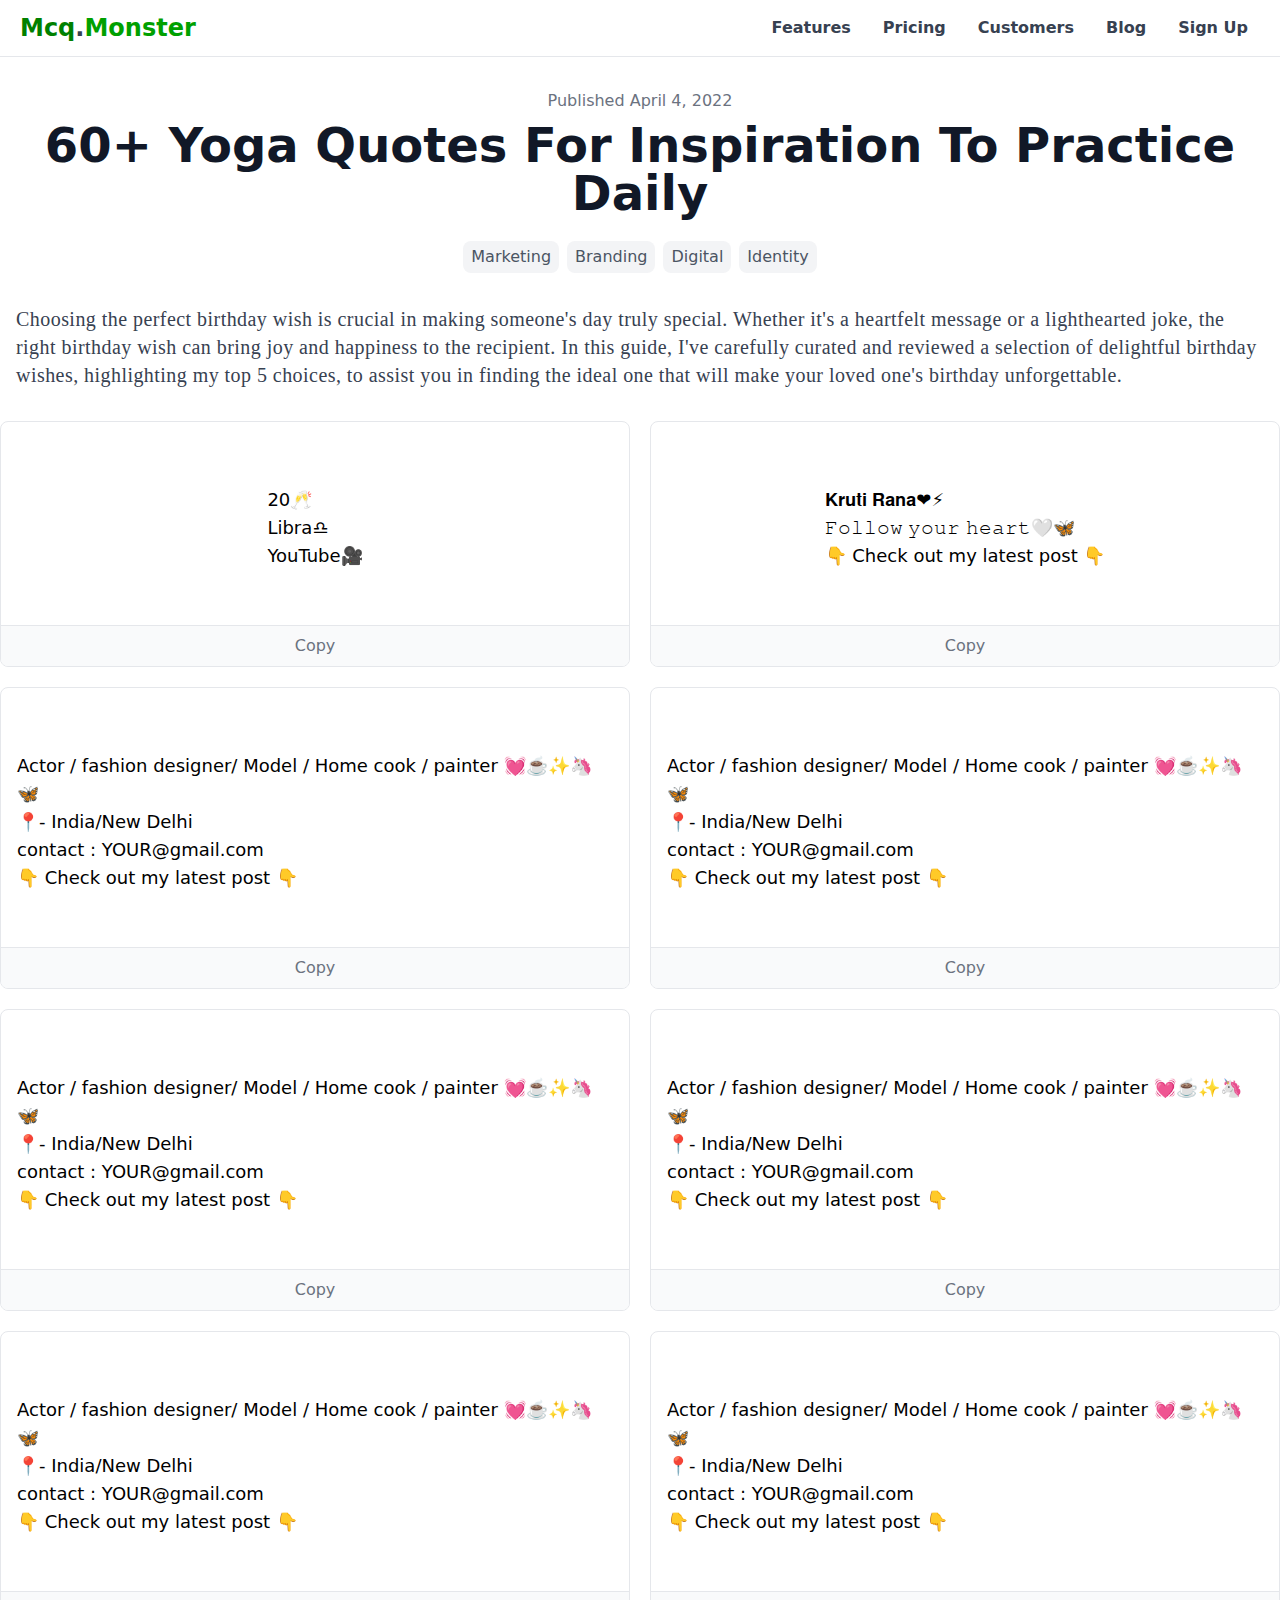
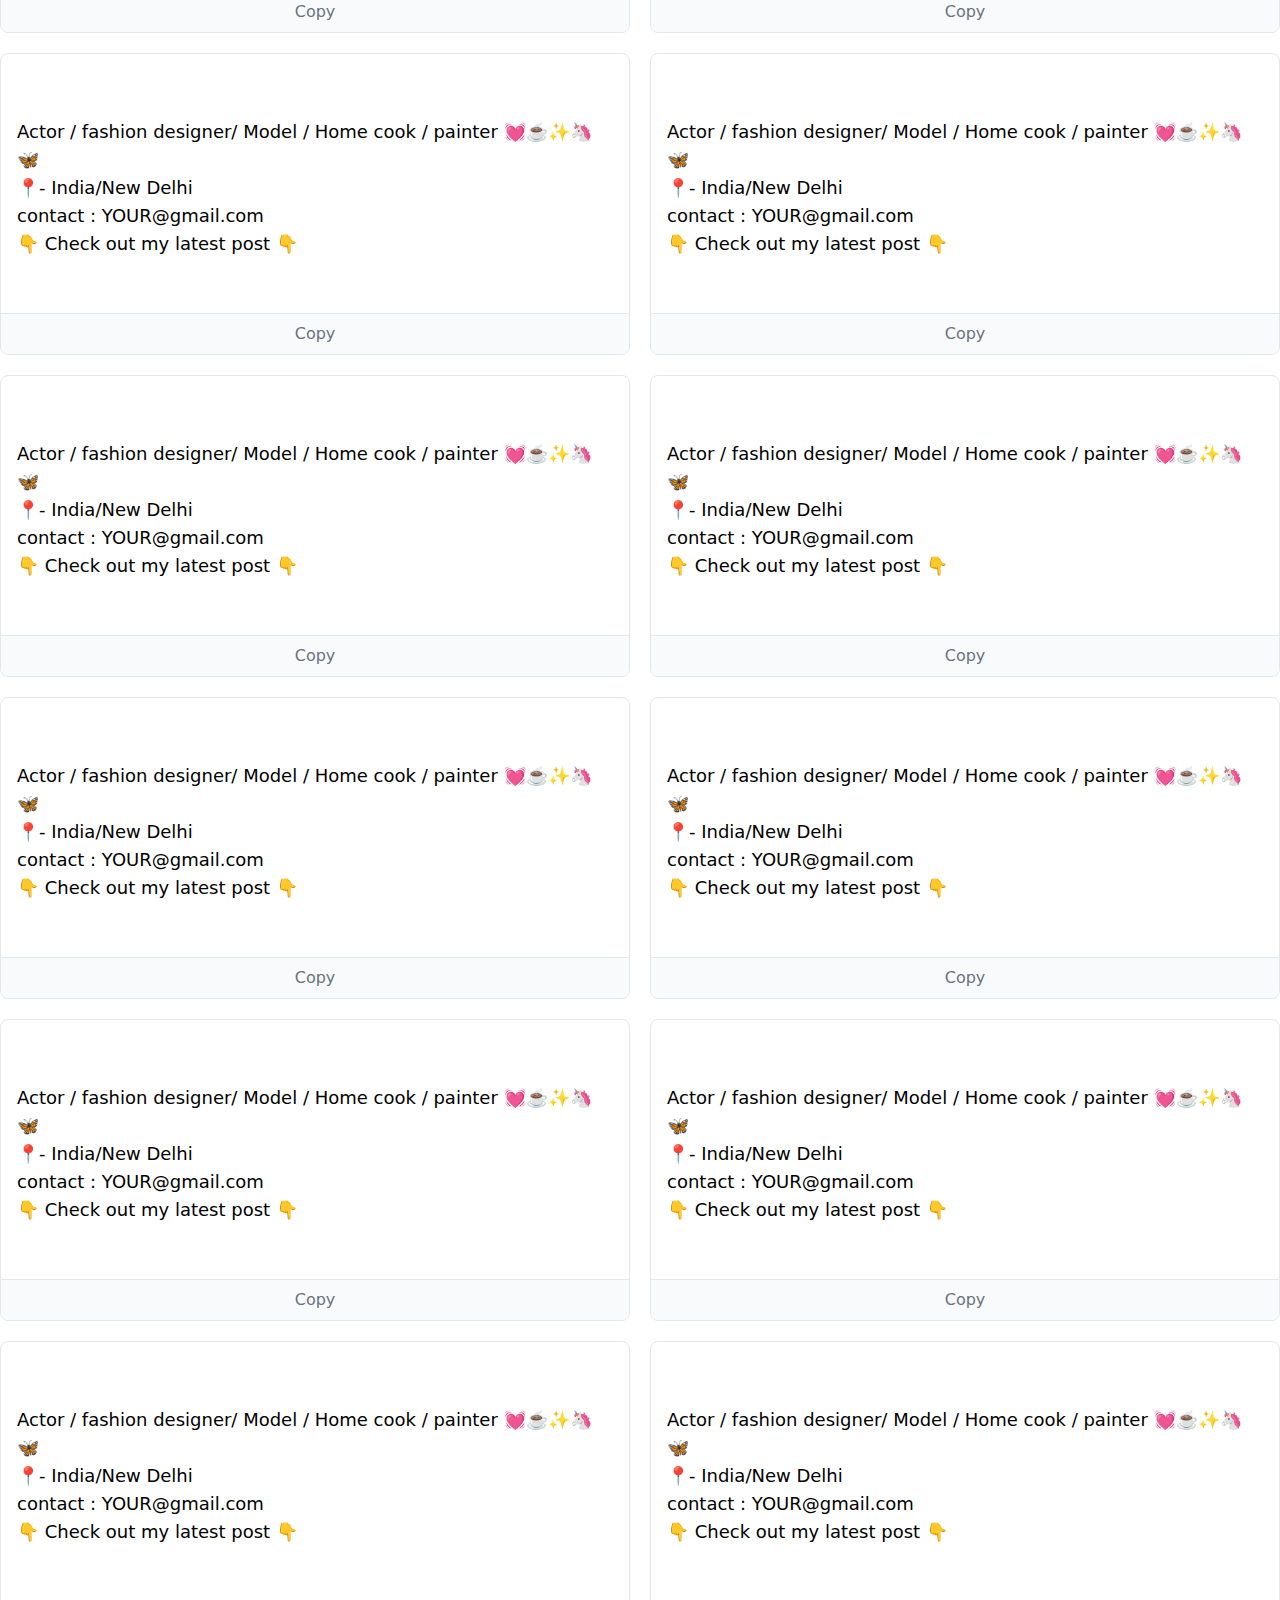
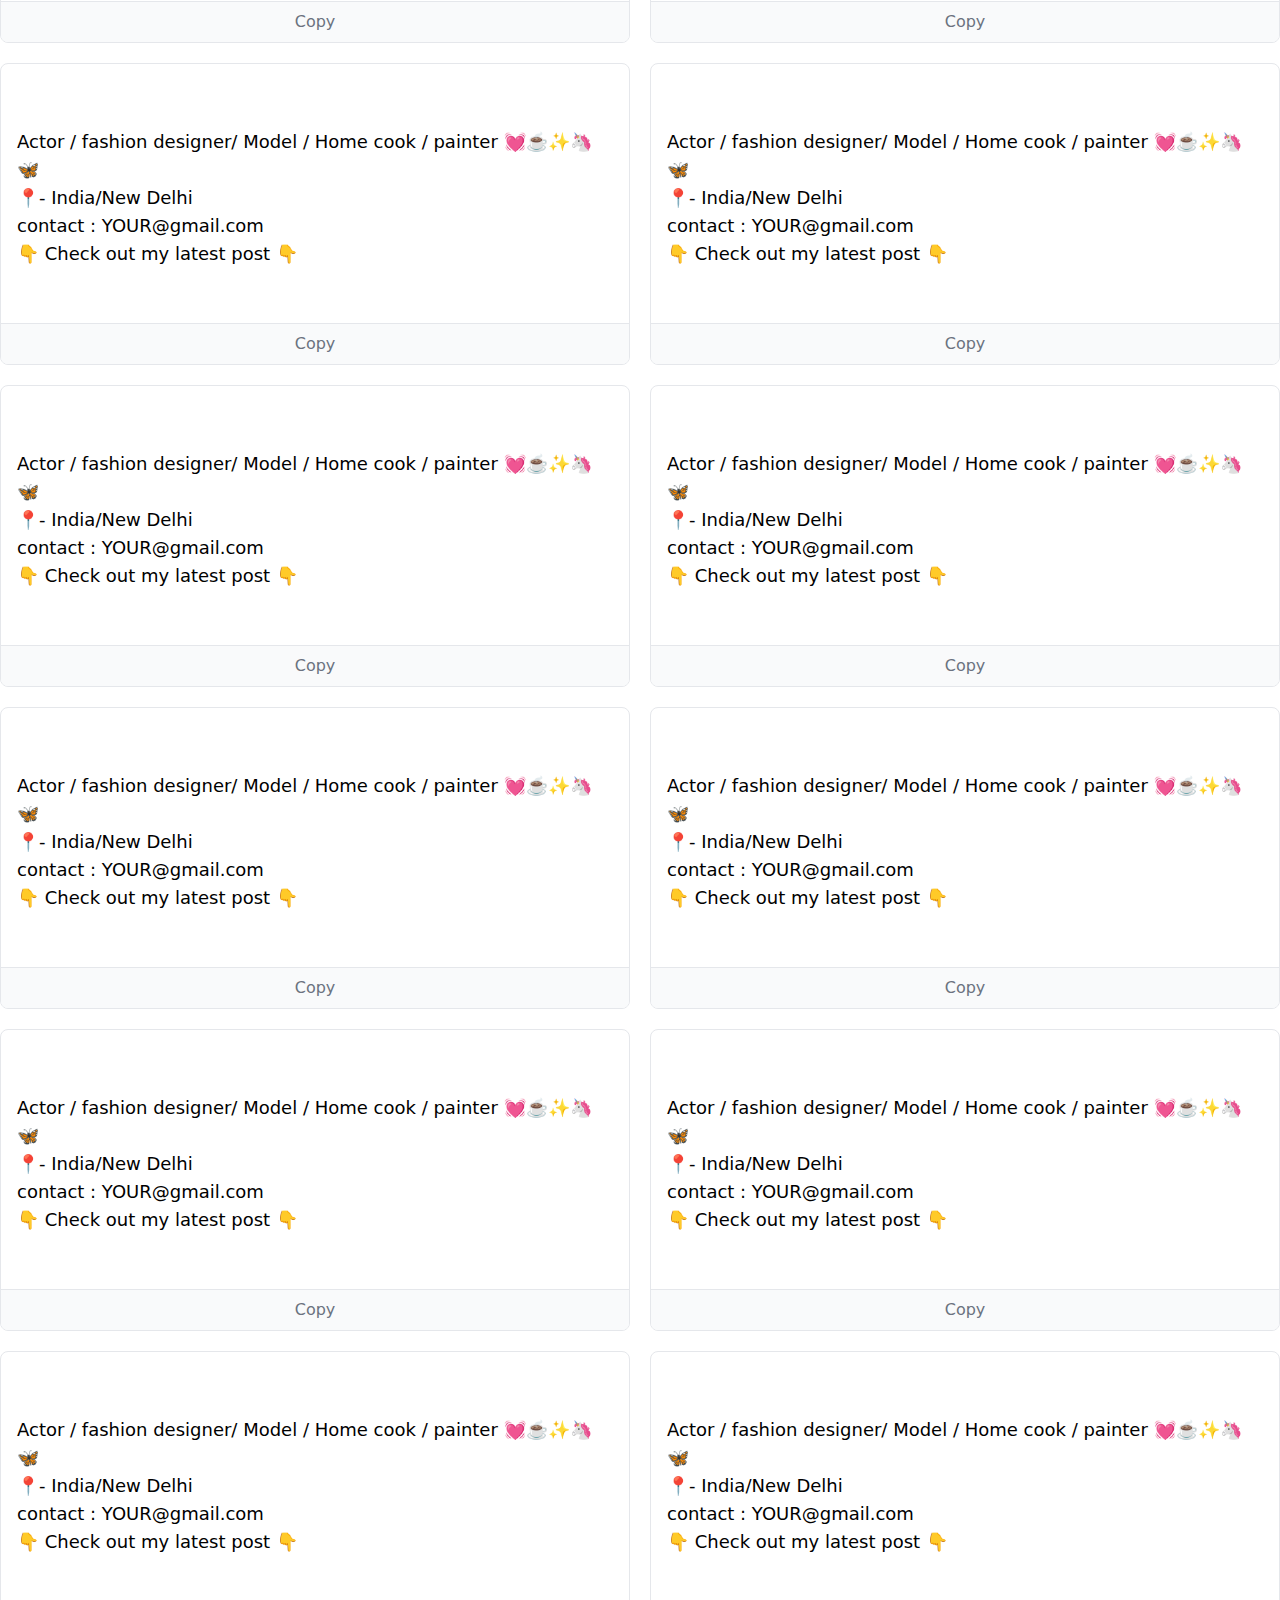
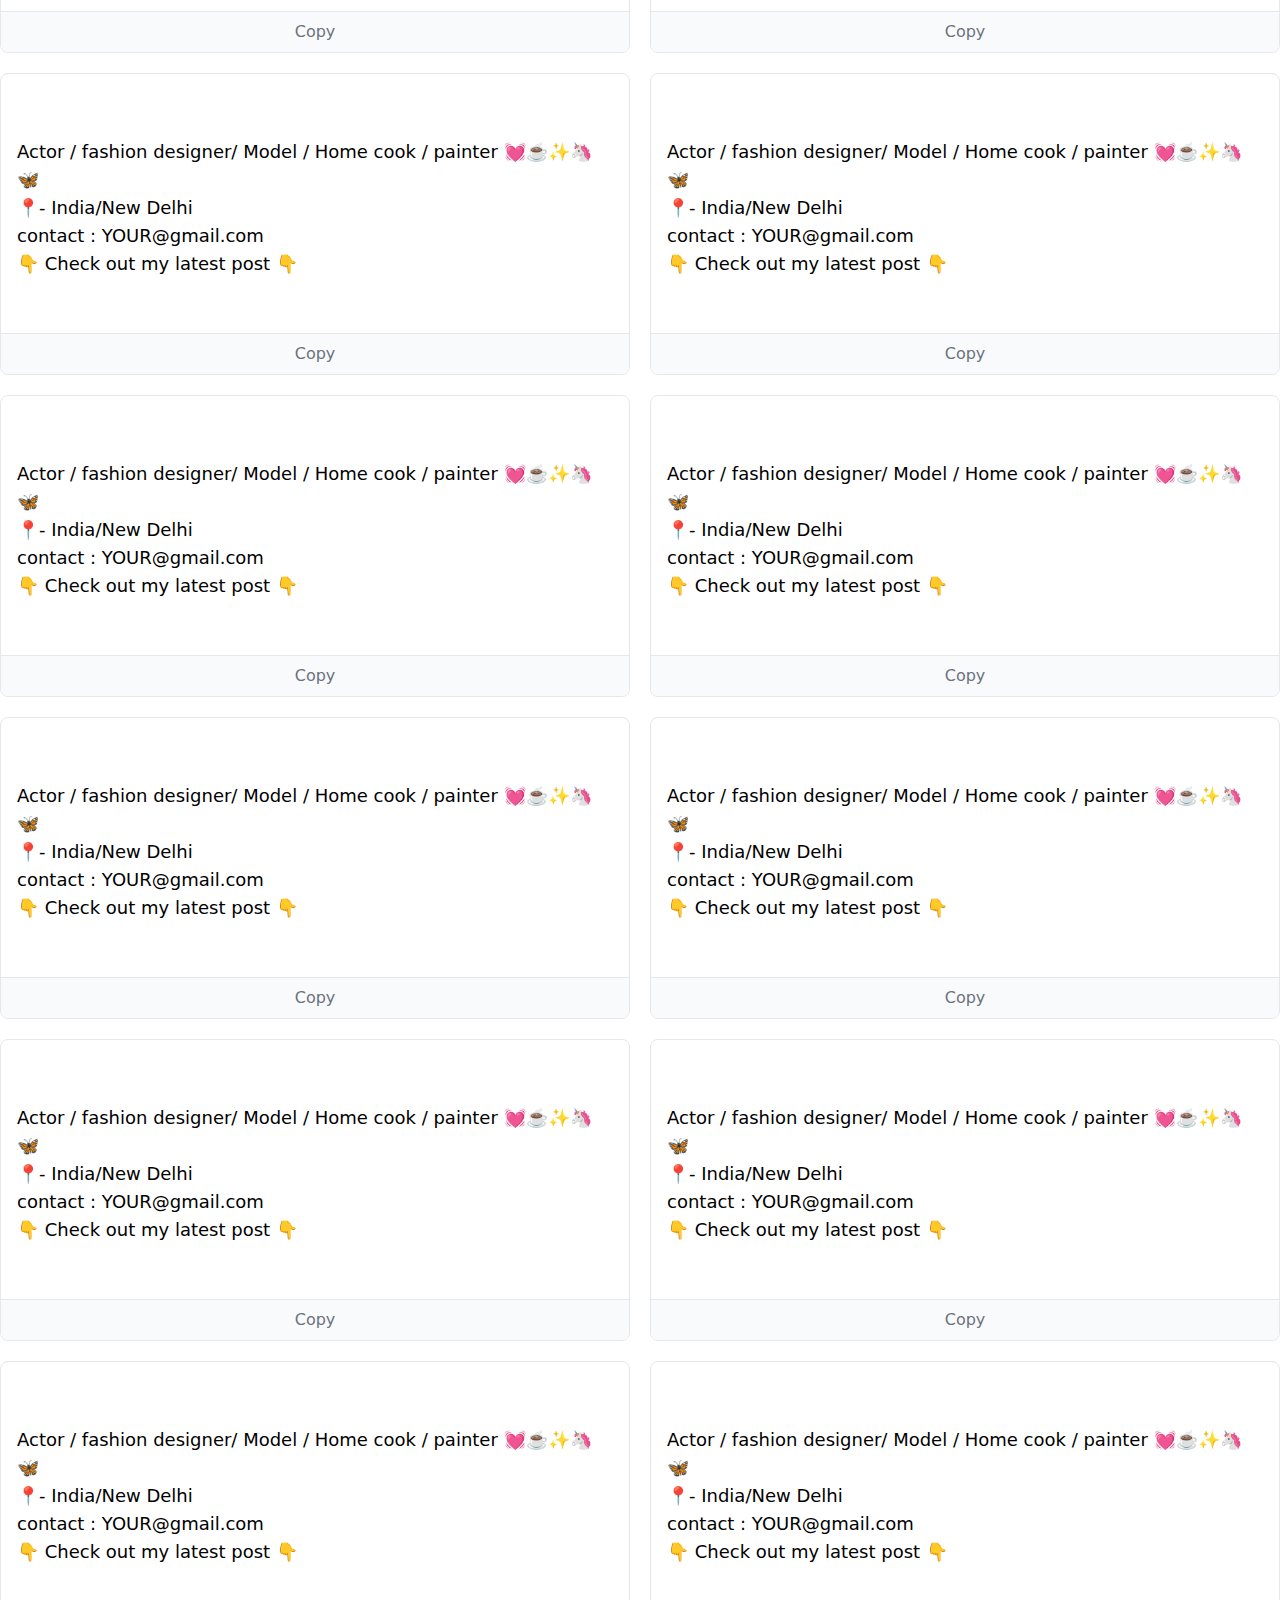
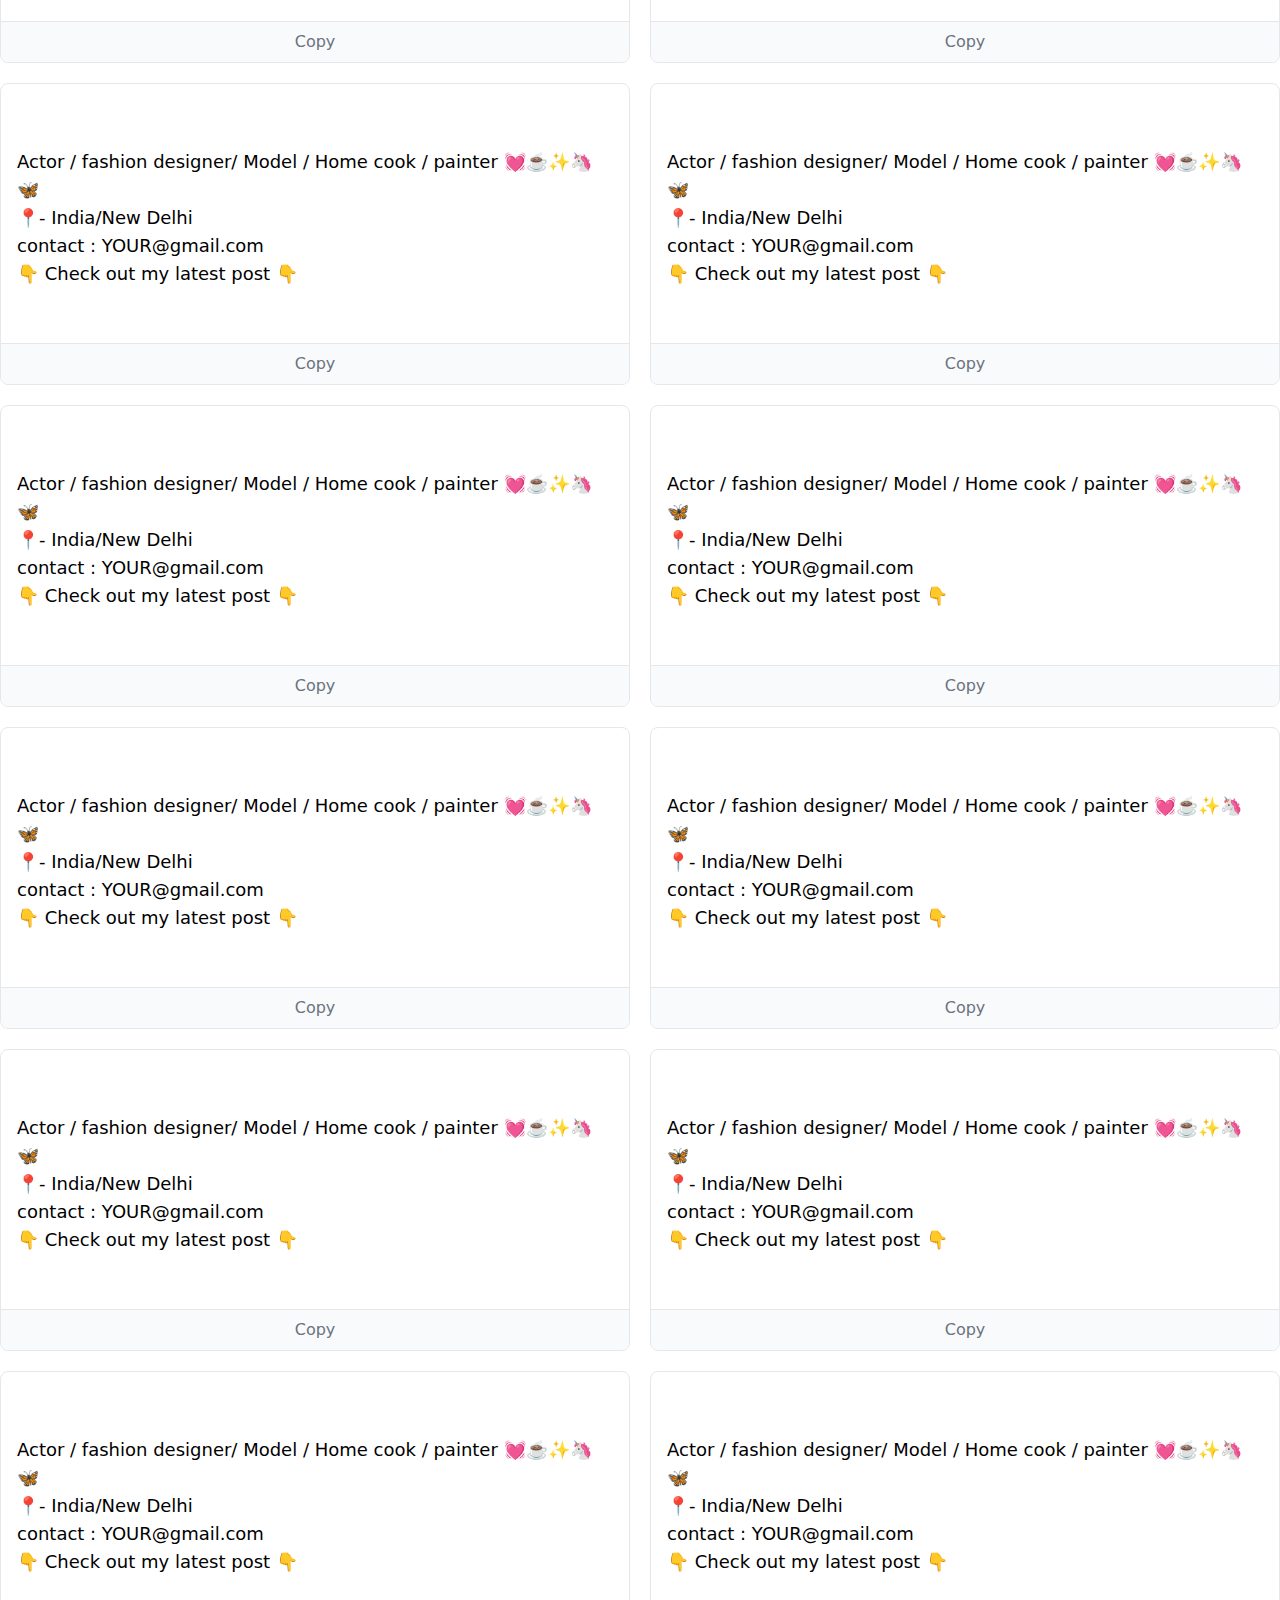
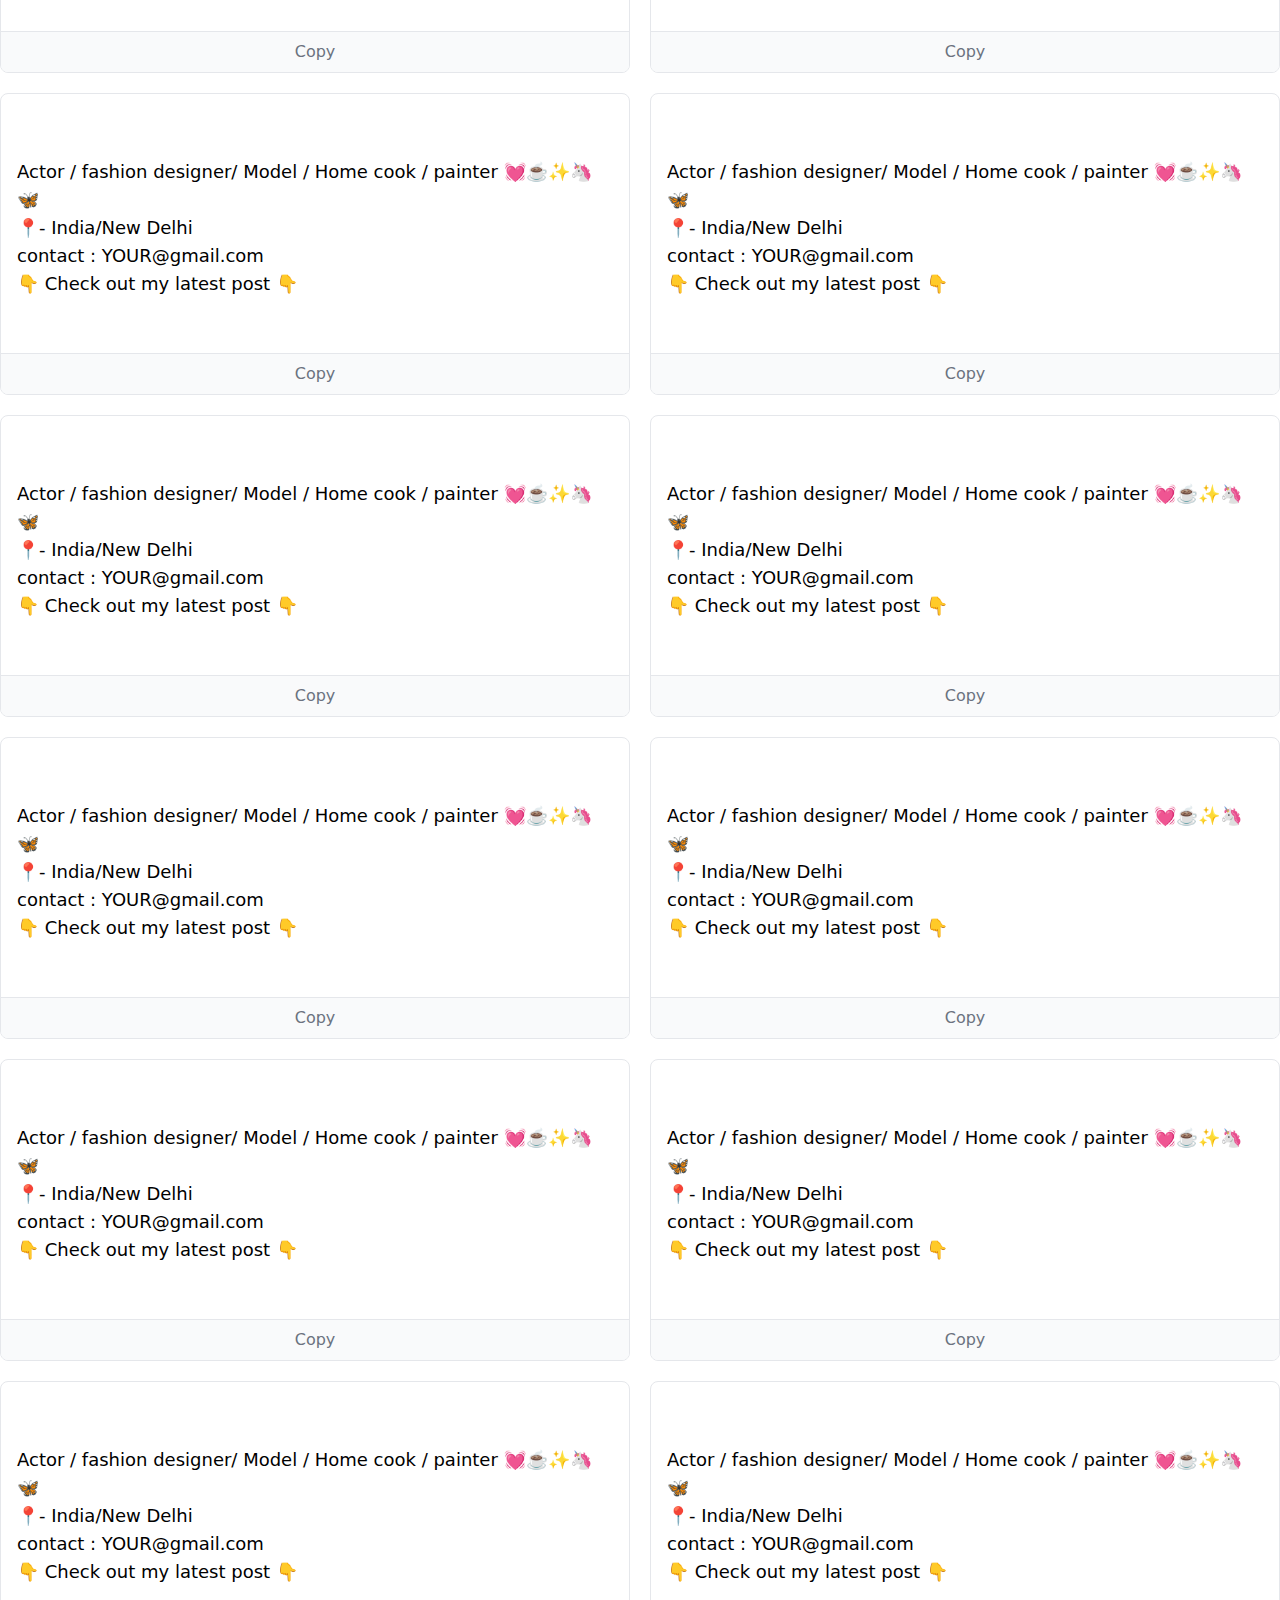
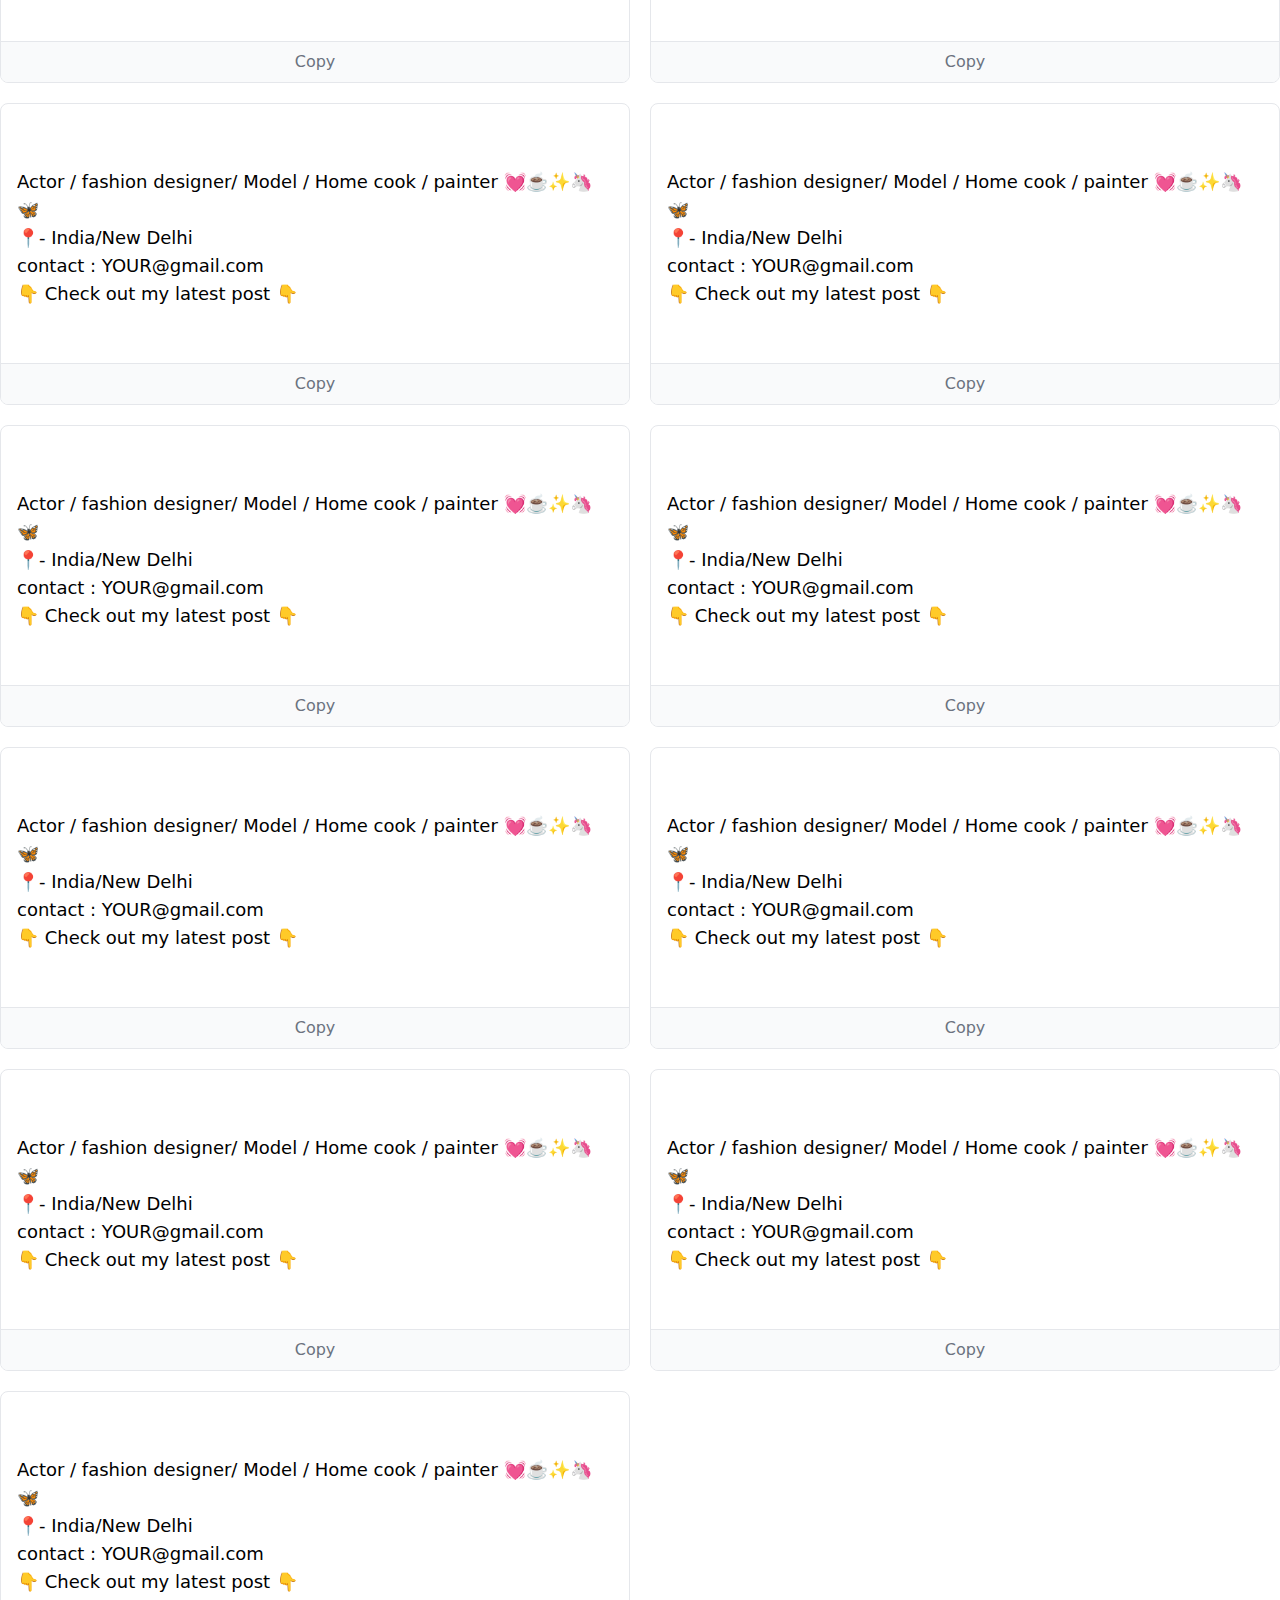
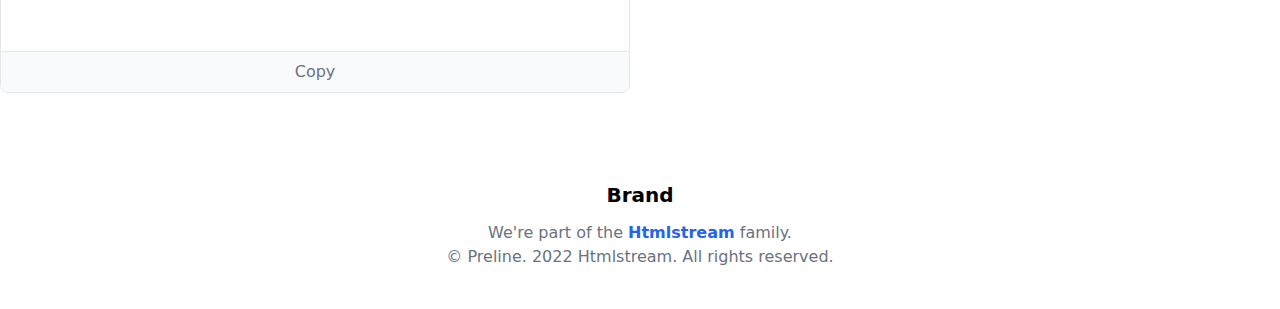
==== commit ac627ccf: "Update index.html" ====
--- a/index.html
+++ b/index.html
@@ -50,9 +50,7 @@
                     <a class="block py-2 hover:text-purple-400 md:p-4 font-semibold " href="google.com">Blog</a>
                 </li>
                 <li>
-                    <a class="block py-2 text-purple-500 hover:text-purple-400 md:p-4 font-semibold"
-                        href="google.com">Sign
-                        Up</a>
+                    <a class="block py-2 hover:text-purple-400 md:p-4 font-semibold" href="google.com">Sign Up</a>
                 </li>
             </ul>
         </div>
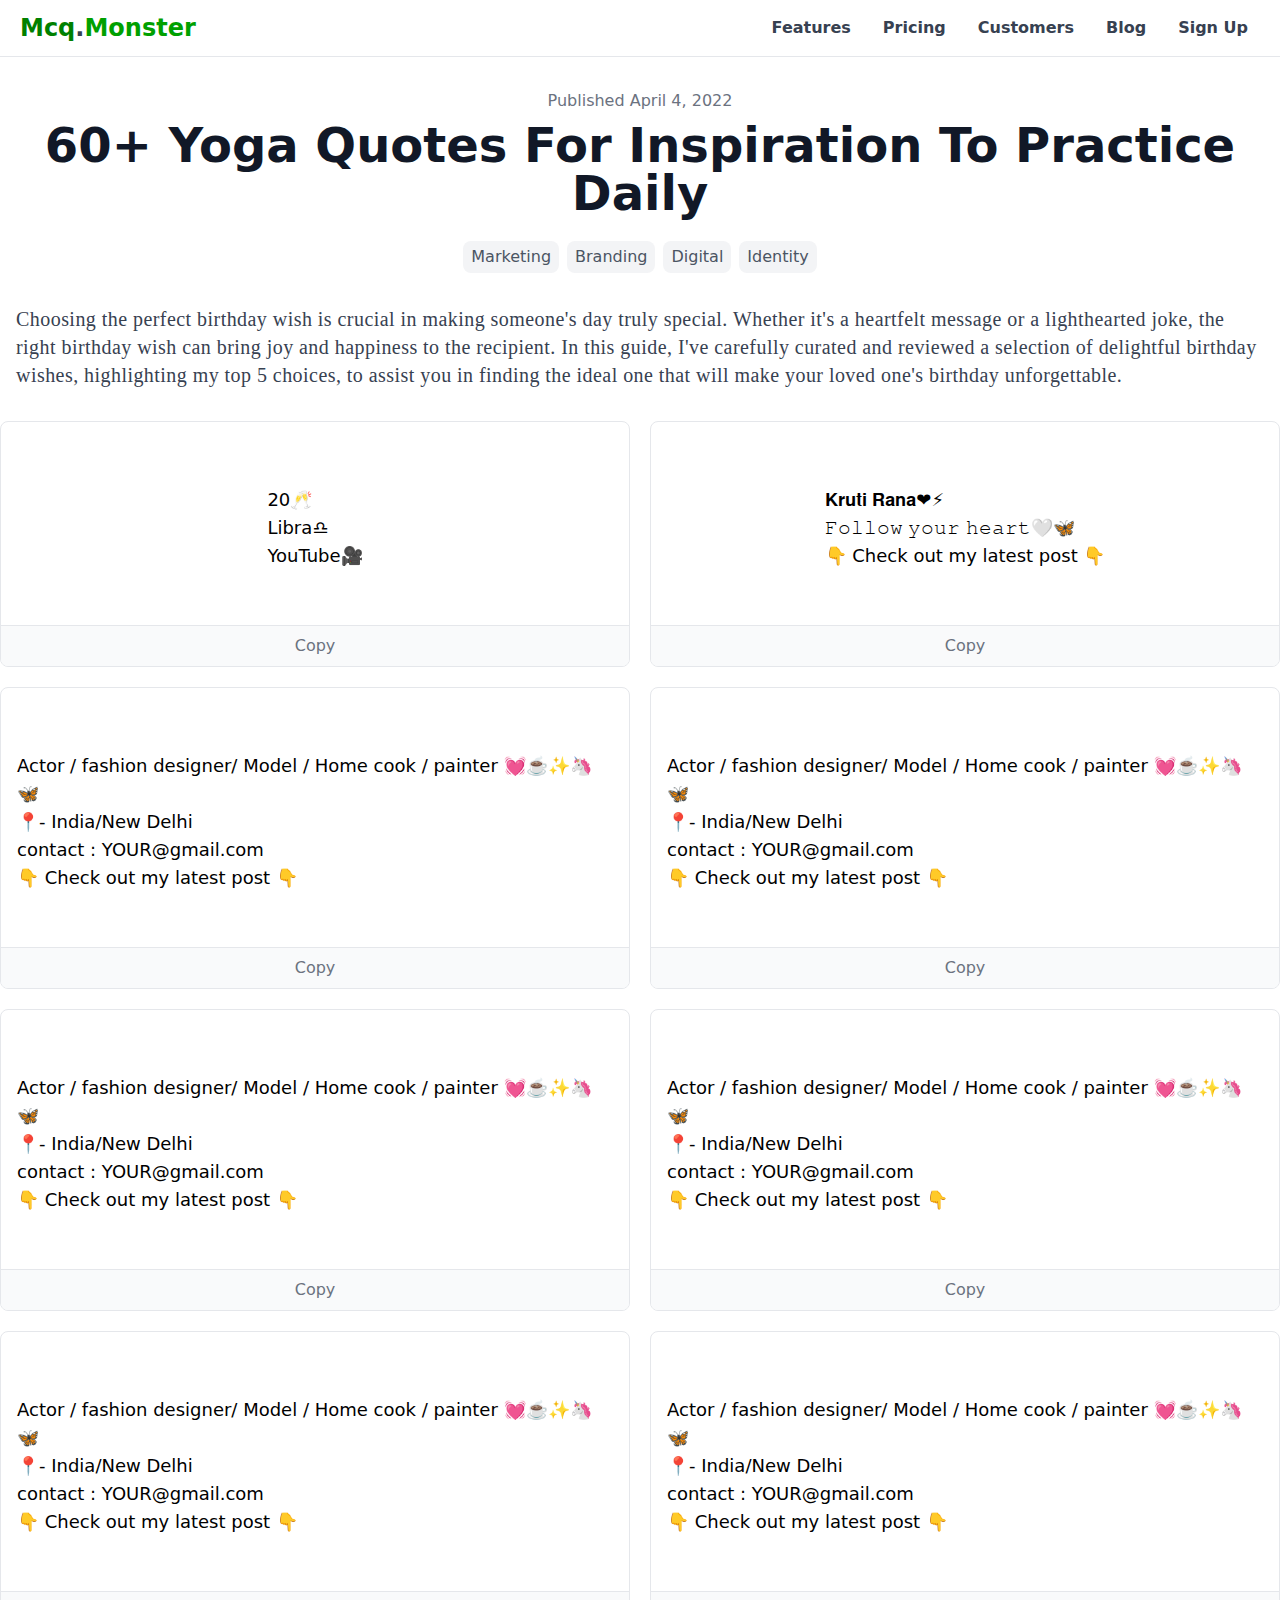
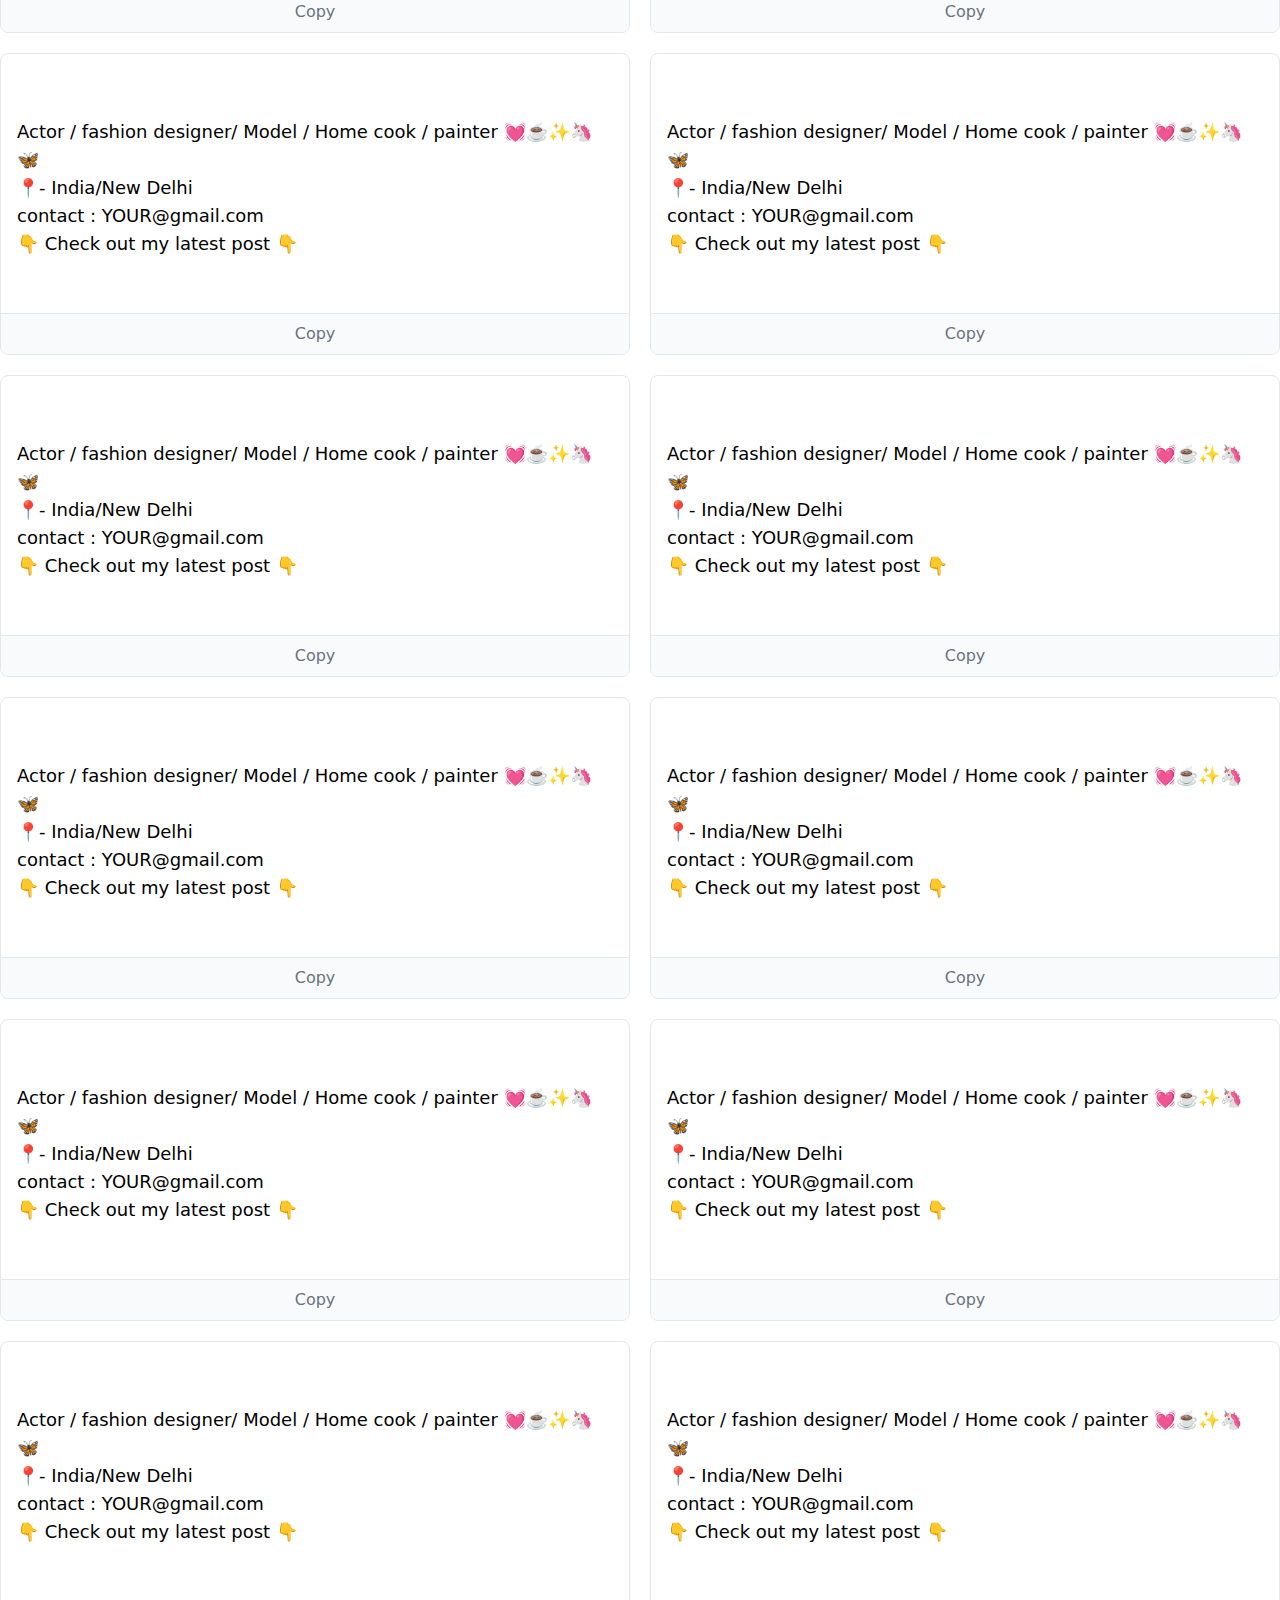
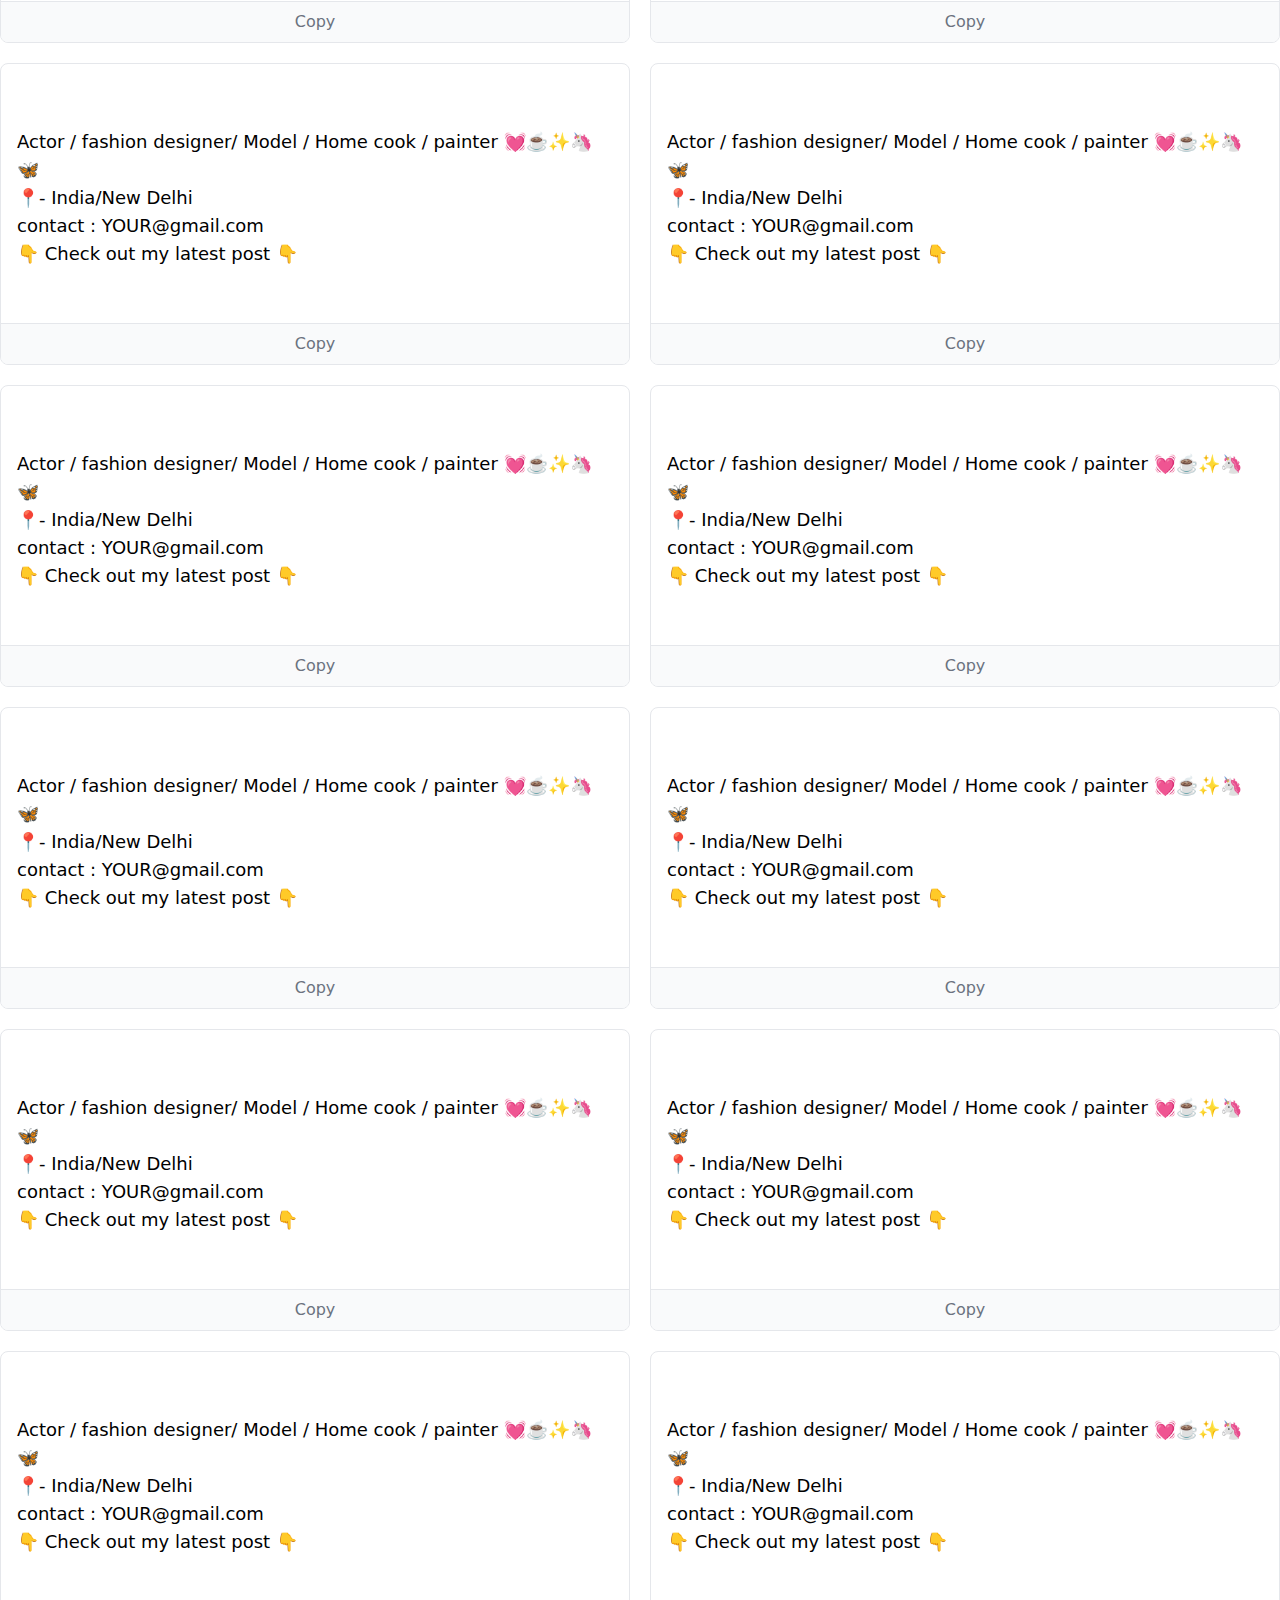
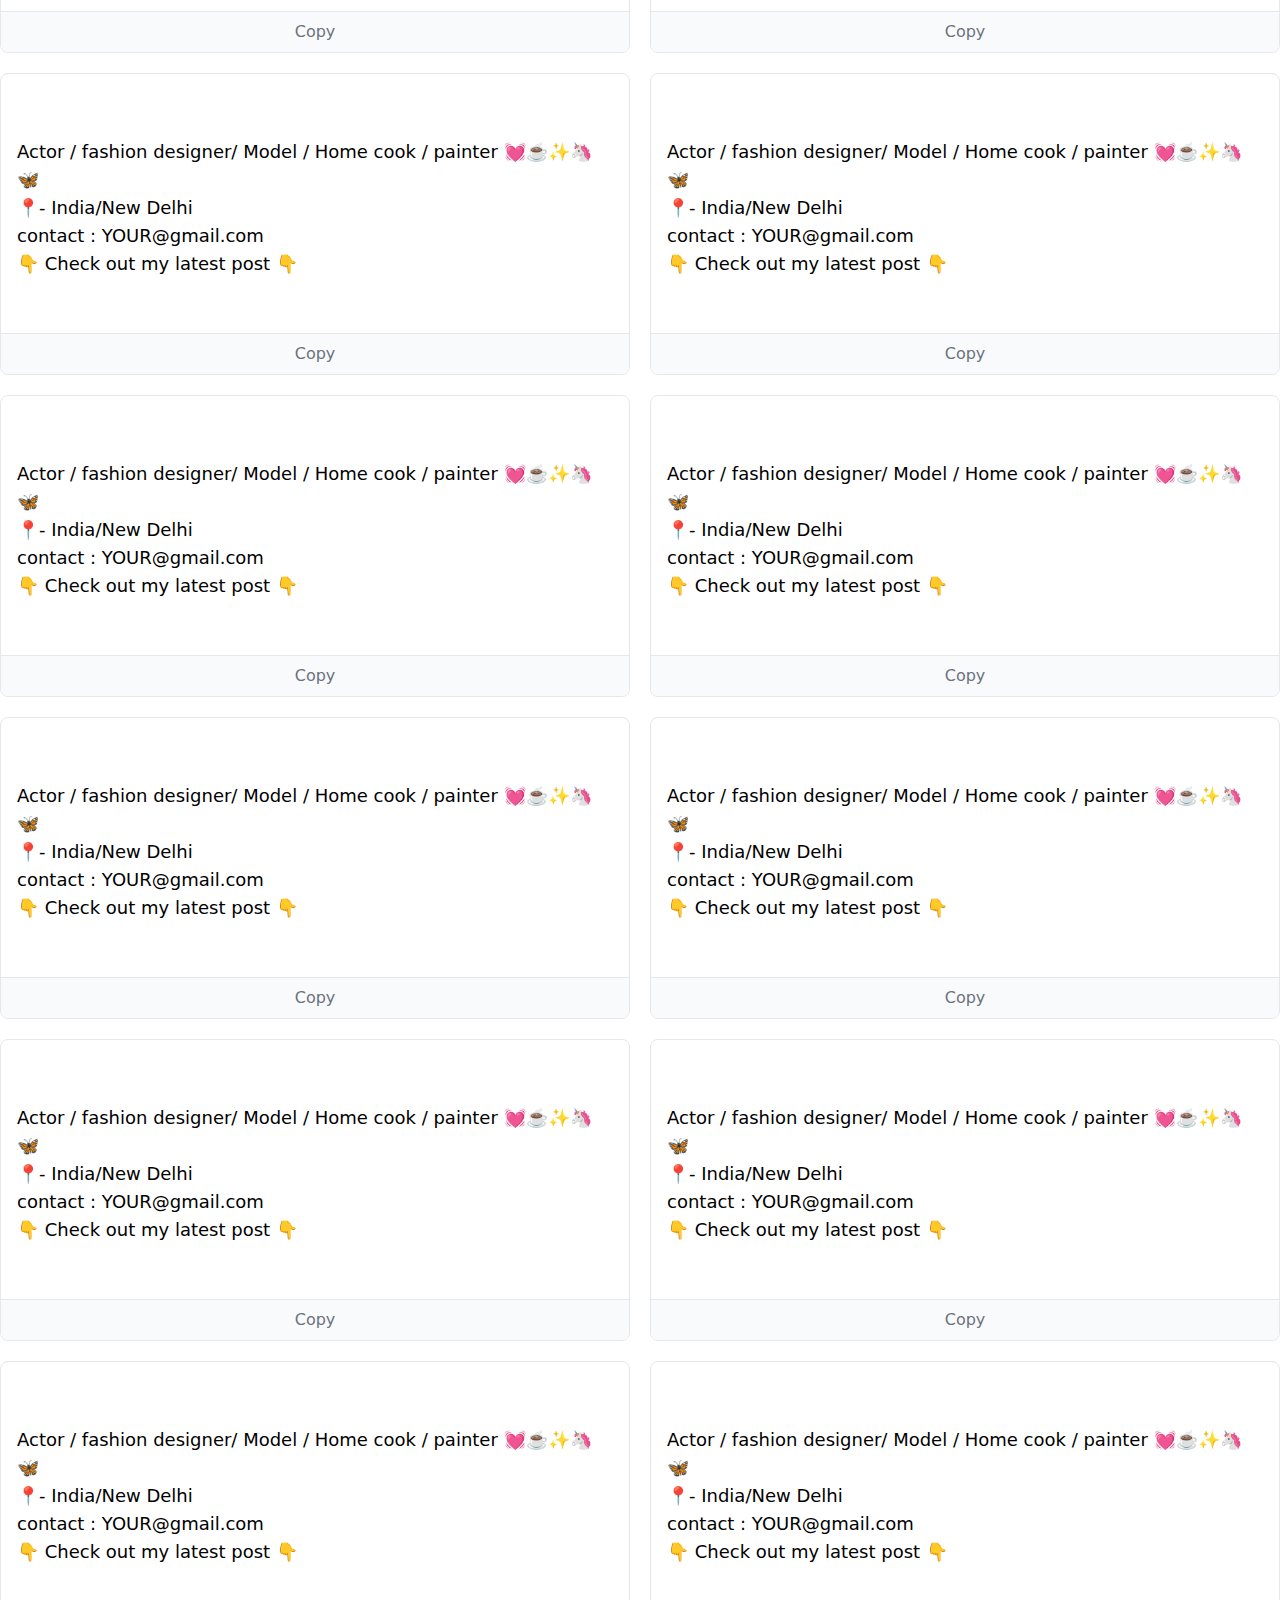
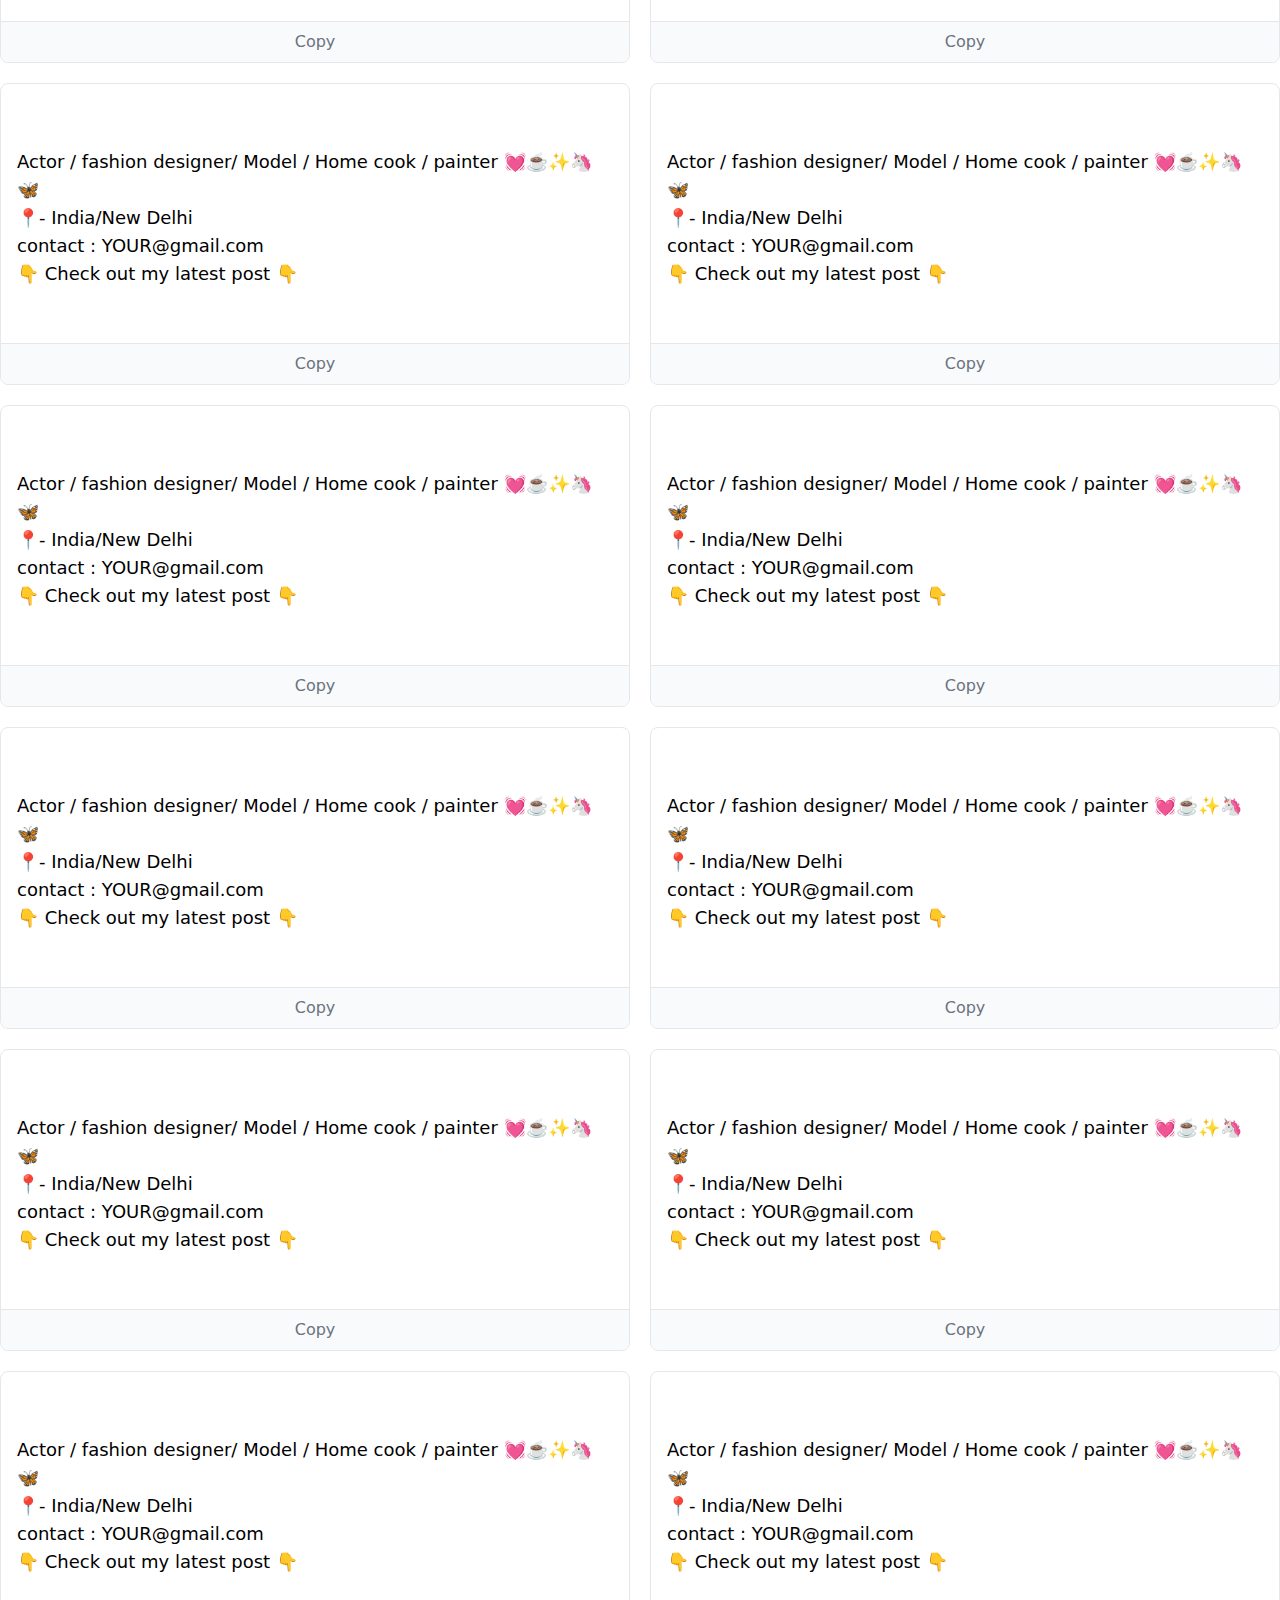
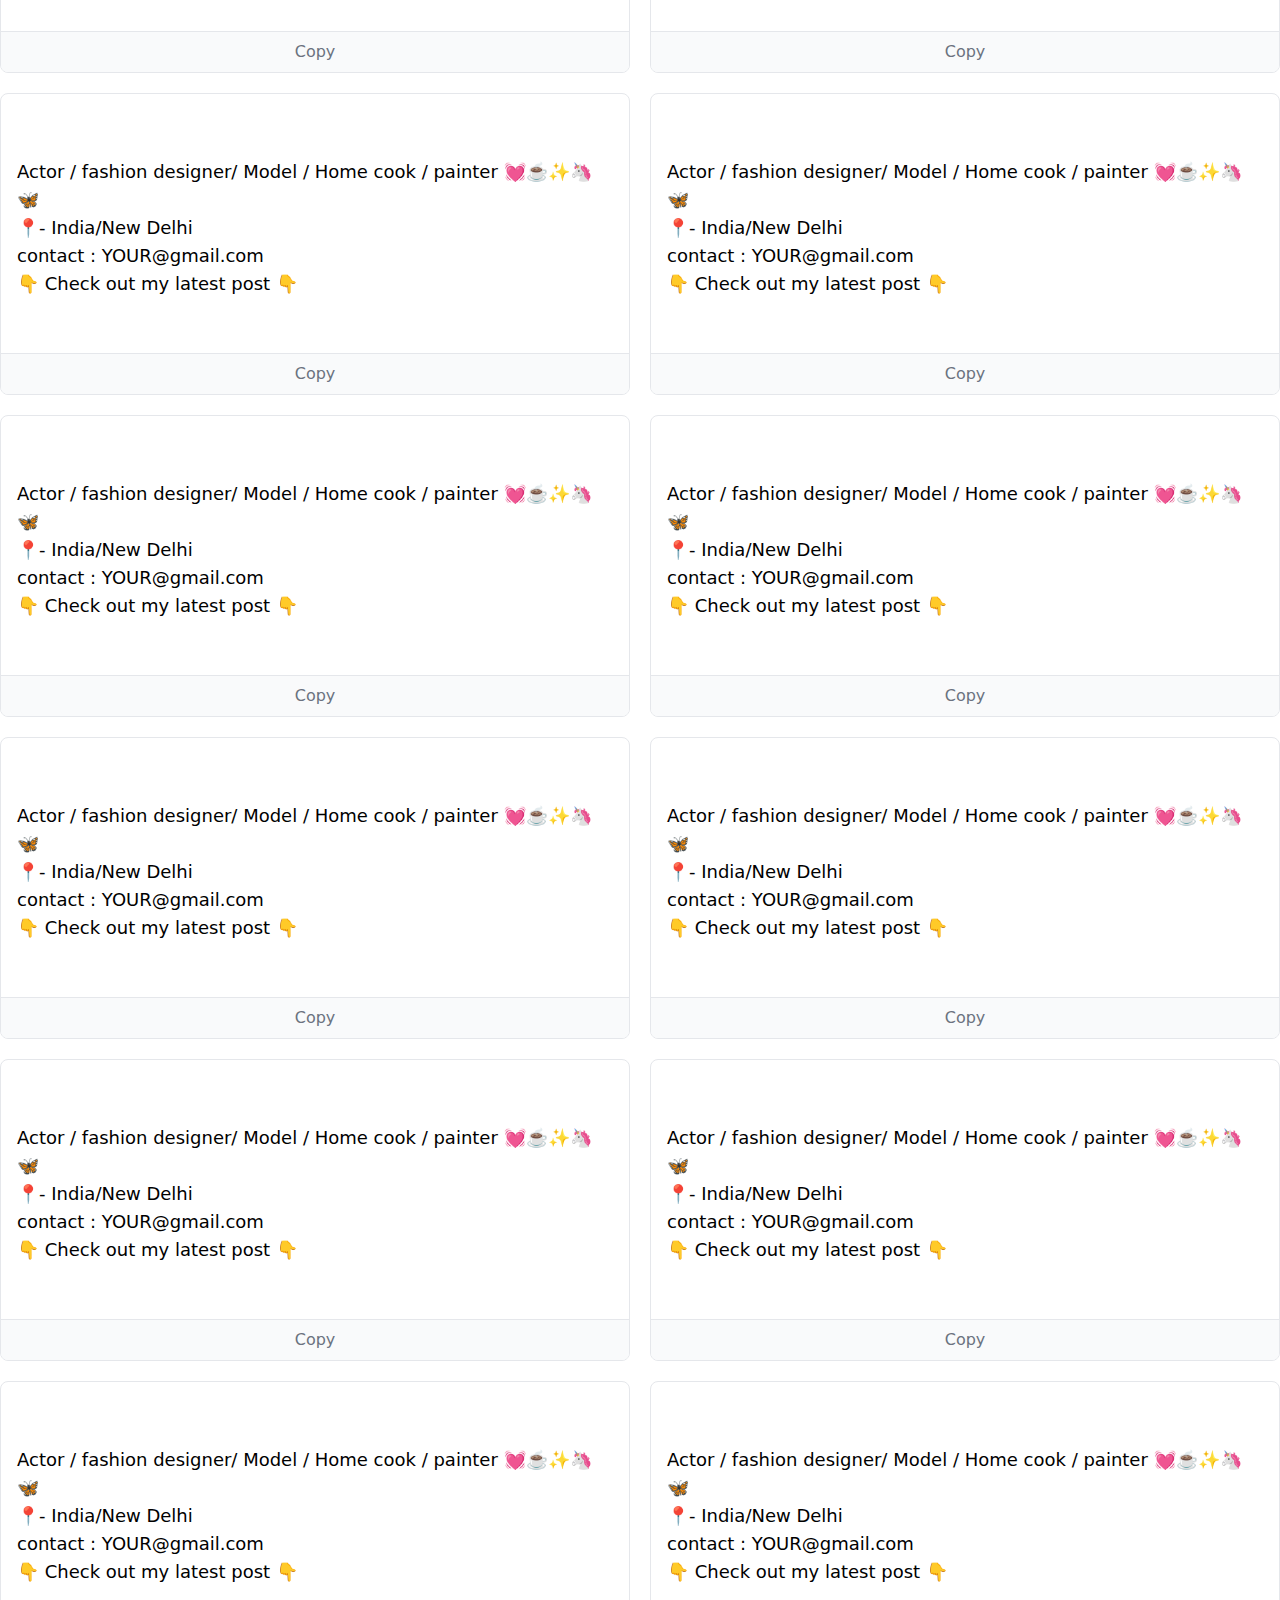
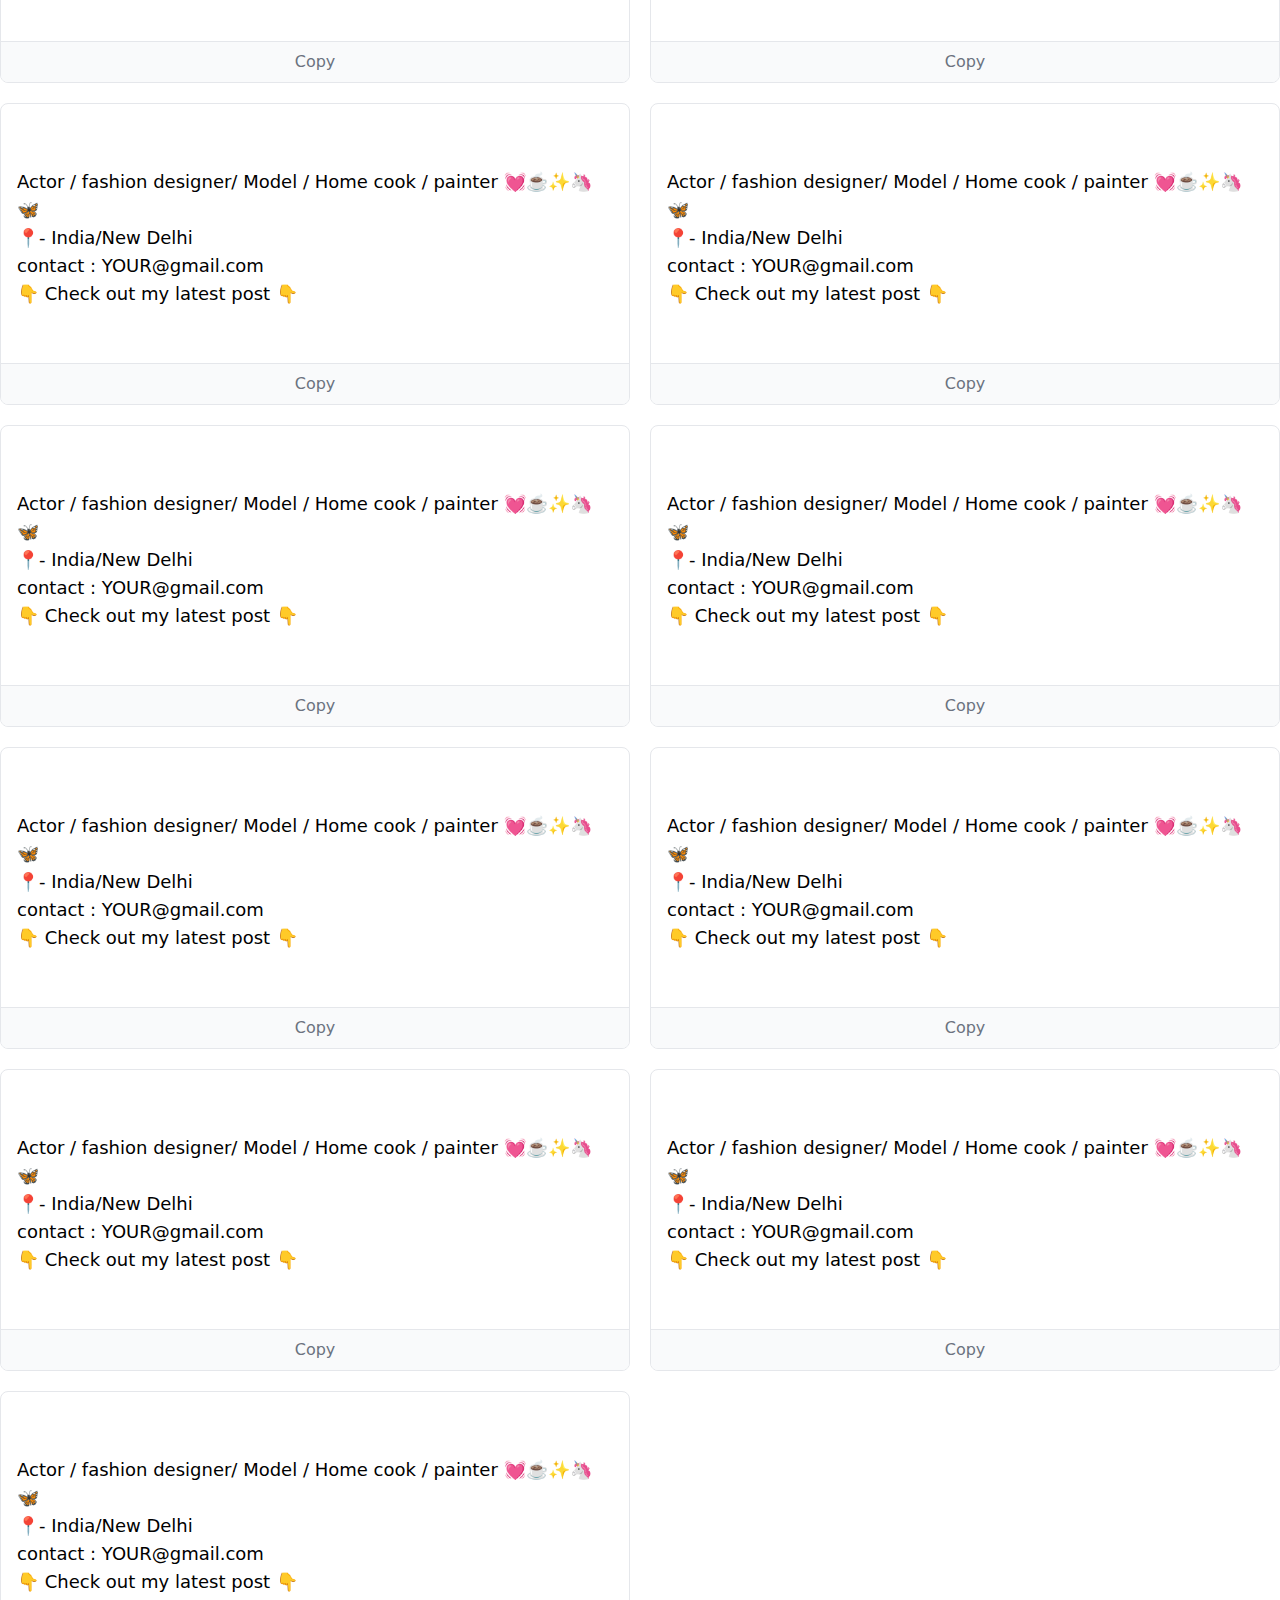
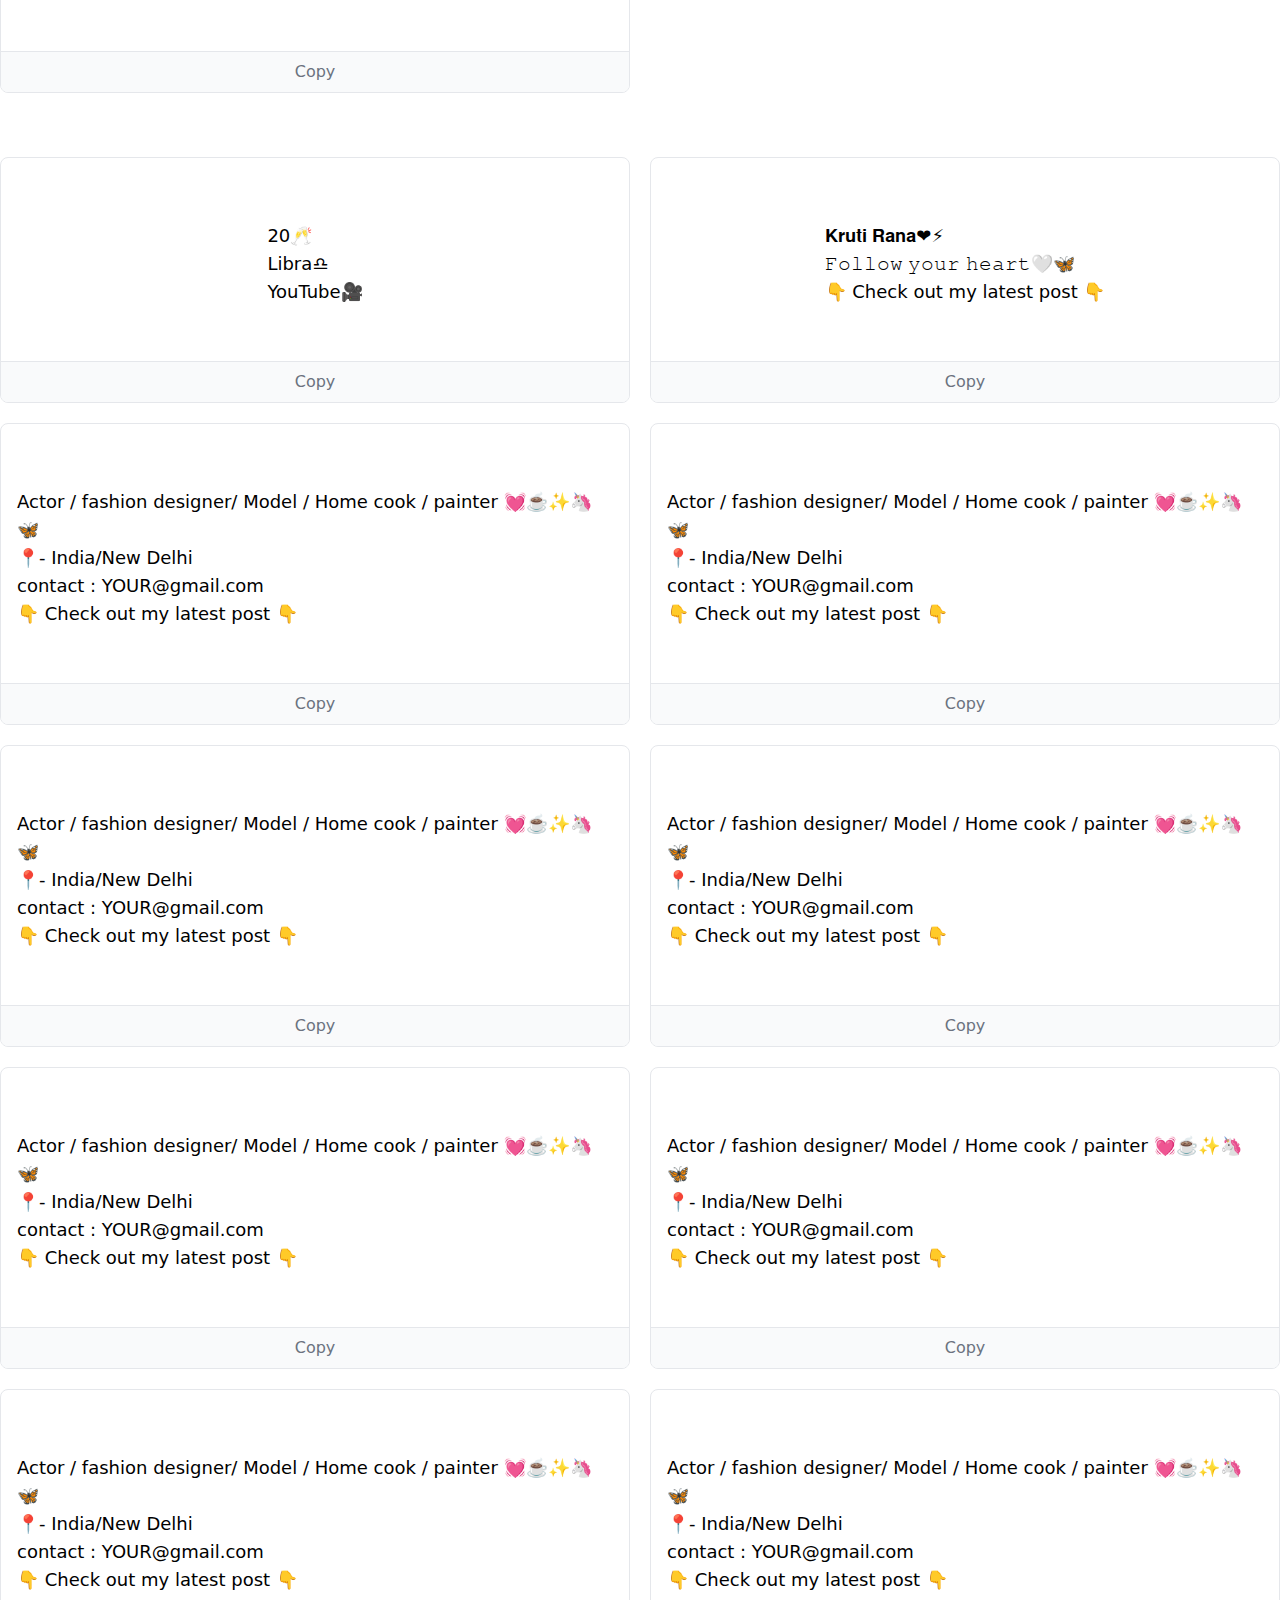
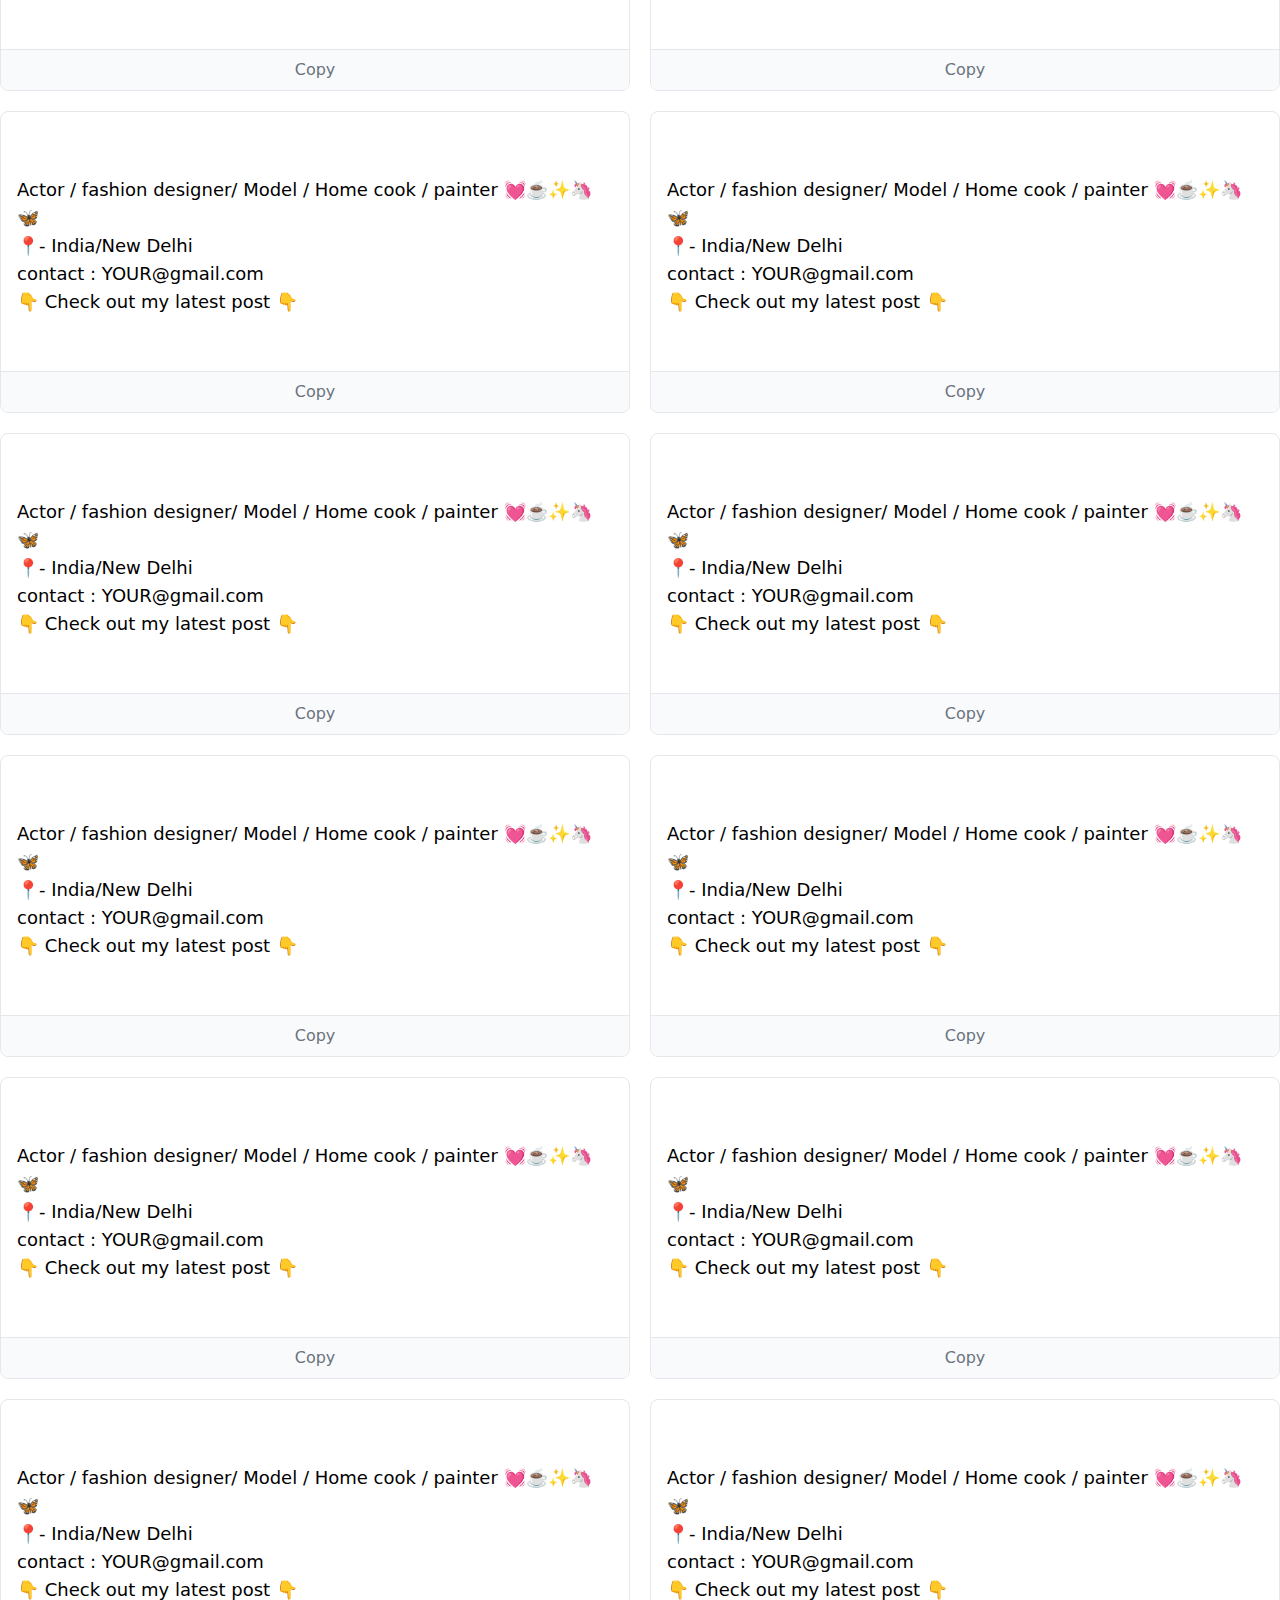
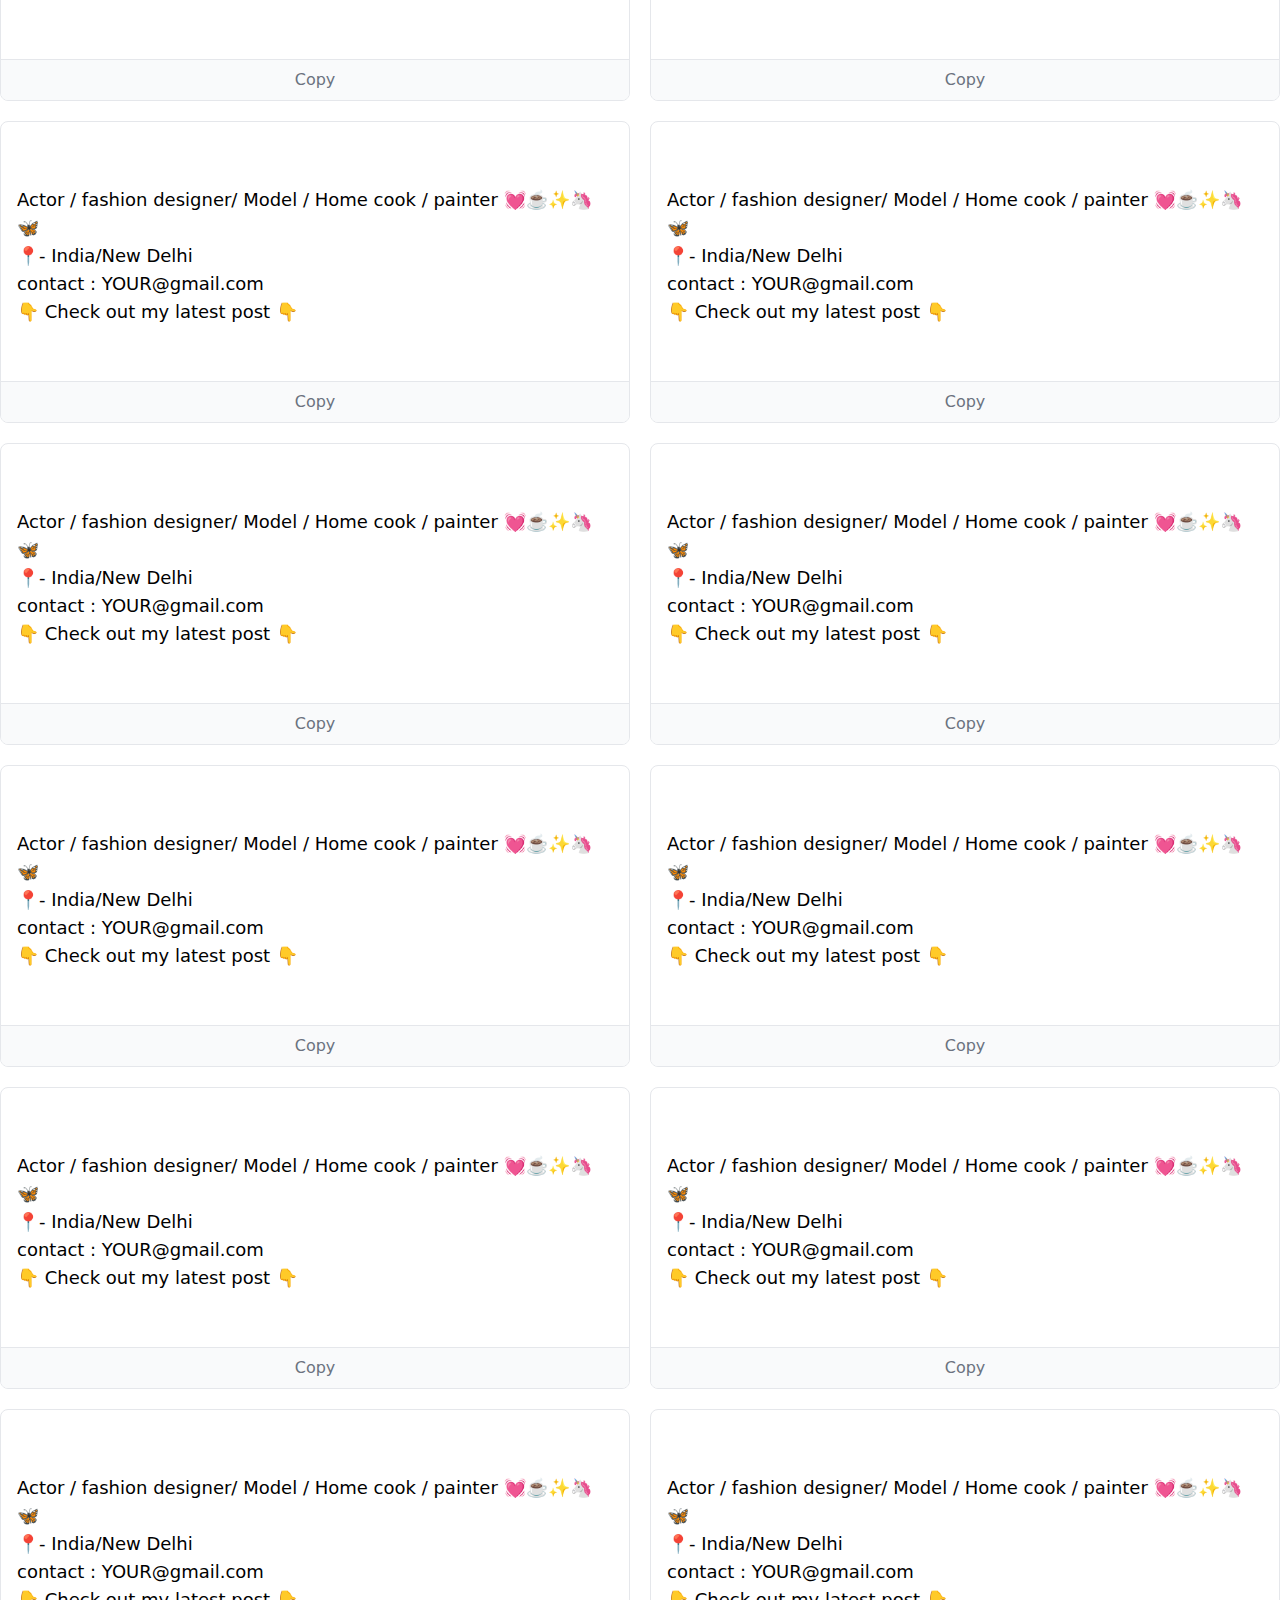
==== commit 95c98553: "Update index.html" ====
--- a/index.html
+++ b/index.html
@@ -96,6 +96,2162 @@
 
     </div>
     <!-- hero start -->
+    
+    
+    <div class="grid py-4 max-w-7xl sm:grid-cols-1  2xl:grid-cols-3 md:grid-cols-2 gap-5 px-6 pb-12 mx-auto xl:px-0 button">
+
+        <div class="relative flex flex-col col-span-4 sm:col-span-2 lg:col-span-1 items-center justify-center bg-white w-full pt-16 pb-24 border border-gray-200 rounded-lg overflow-hidden">
+
+            <div class="flex items-center justify-center w-full h-full button">
+
+                <p id="p1" class="relative inline-block text-lg group px-4">20🥂 <br> Libra♎ <br> YouTube🎥 <br> </p>
+
+
+            </div>
+            <div class="copybutton absolute bottom-0 flex items-center justify-center w-full py-2 font-medium text-center border-t cursor-pointer bg-gray-50 hover:bg-gray-100 text-gray-500 " data-clipboard-target="#p1">Copy</div>
+        </div>
+
+
+        <div class="relative flex flex-col col-span-4 sm:col-span-2 lg:col-span-1 items-center justify-center bg-white w-full pt-16 pb-24 border border-gray-200 rounded-lg overflow-hidden">
+
+            <div class="flex items-center justify-center w-full h-full button">
+
+                <p id="p2" class="relative inline-block text-lg group px-4">𝐊𝐫𝐮𝐭𝐢 𝐑𝐚𝐧𝐚❤⚡ <br> 𝙵𝚘𝚕𝚕𝚘𝚠
+                    𝚢𝚘𝚞𝚛
+                    𝚑𝚎𝚊𝚛𝚝🤍🦋 <br> 👇 Check out my latest post
+                    👇 </p>
+
+
+            </div>
+            <div class="copybutton absolute bottom-0 flex items-center justify-center w-full py-2 font-medium  text-center border-t cursor-pointer bg-gray-50 hover:bg-gray-100 text-gray-500 " data-clipboard-target="#p2">Copy
+            </div>
+        </div>
+
+        <div class="relative flex flex-col col-span-4 sm:col-span-2 lg:col-span-1 items-center justify-center bg-white w-full pt-16 pb-24 border border-gray-200 rounded-lg overflow-hidden">
+
+            <div class="flex items-center justify-center w-full h-full button">
+
+                <p id="p3" class="relative inline-block text-lg group px-4">Actor / fashion designer/ Model / Home cook
+                    /
+                    painter 💓☕️✨🦄🦋 <br> 📍- India/New Delhi <br>
+                    contact : YOUR@gmail.com <br> 👇 Check out my latest post 👇 </p>
+
+
+            </div>
+            <div class="copybutton absolute bottom-0 flex items-center justify-center w-full py-2 font-medium  text-center border-t cursor-pointer bg-gray-50 hover:bg-gray-100 text-gray-500 " data-clipboard-target="#p3">Copy
+
+            </div>
+        </div>
+        <div class="relative flex flex-col col-span-4 sm:col-span-2 lg:col-span-1 items-center justify-center bg-white w-full pt-16 pb-24 border border-gray-200 rounded-lg overflow-hidden">
+
+            <div class="flex items-center justify-center w-full h-full button">
+
+                <p class="relative inline-block text-lg group px-4">Actor / fashion designer/ Model / Home cook /
+                    painter 💓☕️✨🦄🦋 <br> 📍- India/New Delhi <br>
+                    contact : YOUR@gmail.com <br> 👇 Check out my latest post 👇 </p>
+
+
+            </div>
+            <div class="absolute bottom-0 flex items-center justify-center w-full py-2 font-medium  text-center border-t cursor-pointer bg-gray-50 hover:bg-gray-100 text-gray-500 ">
+                <span>Copy</span>
+                <div id="code-0" class="hidden code">'The only thing that matters the most is your happiness.'
+                </div>
+            </div>
+        </div>
+        <div class="relative flex flex-col col-span-4 sm:col-span-2 lg:col-span-1 items-center justify-center bg-white w-full pt-16 pb-24 border border-gray-200 rounded-lg overflow-hidden">
+
+            <div class="flex items-center justify-center w-full h-full button">
+
+                <p class="relative inline-block text-lg group px-4">Actor / fashion designer/ Model / Home cook /
+                    painter 💓☕️✨🦄🦋 <br> 📍- India/New Delhi <br>
+                    contact : YOUR@gmail.com <br> 👇 Check out my latest post 👇 </p>
+
+
+            </div>
+            <div class="absolute bottom-0 flex items-center justify-center w-full py-2 font-medium  text-center border-t cursor-pointer bg-gray-50 hover:bg-gray-100 text-gray-500 ">
+                <span>Copy</span>
+                <div id="code-0" class="hidden code">'The only thing that matters the most is your happiness.'
+                </div>
+            </div>
+        </div>
+        <div class="relative flex flex-col col-span-4 sm:col-span-2 lg:col-span-1 items-center justify-center bg-white w-full pt-16 pb-24 border border-gray-200 rounded-lg overflow-hidden">
+
+            <div class="flex items-center justify-center w-full h-full button">
+
+                <p class="relative inline-block text-lg group px-4">Actor / fashion designer/ Model / Home cook /
+                    painter 💓☕️✨🦄🦋 <br> 📍- India/New Delhi <br>
+                    contact : YOUR@gmail.com <br> 👇 Check out my latest post 👇 </p>
+
+
+            </div>
+            <div class="absolute bottom-0 flex items-center justify-center w-full py-2 font-medium  text-center border-t cursor-pointer bg-gray-50 hover:bg-gray-100 text-gray-500 ">
+                <span>Copy</span>
+                <div id="code-0" class="hidden code">'The only thing that matters the most is your happiness.'
+                </div>
+            </div>
+        </div>
+        <div class="relative flex flex-col col-span-4 sm:col-span-2 lg:col-span-1 items-center justify-center bg-white w-full pt-16 pb-24 border border-gray-200 rounded-lg overflow-hidden">
+
+            <div class="flex items-center justify-center w-full h-full button">
+
+                <p class="relative inline-block text-lg group px-4">Actor / fashion designer/ Model / Home cook /
+                    painter 💓☕️✨🦄🦋 <br> 📍- India/New Delhi <br>
+                    contact : YOUR@gmail.com <br> 👇 Check out my latest post 👇 </p>
+
+
+            </div>
+            <div class="absolute bottom-0 flex items-center justify-center w-full py-2 font-medium  text-center border-t cursor-pointer bg-gray-50 hover:bg-gray-100 text-gray-500 ">
+                <span>Copy</span>
+                <div id="code-0" class="hidden code">'The only thing that matters the most is your happiness.'
+                </div>
+            </div>
+        </div>
+        <div class="relative flex flex-col col-span-4 sm:col-span-2 lg:col-span-1 items-center justify-center bg-white w-full pt-16 pb-24 border border-gray-200 rounded-lg overflow-hidden">
+
+            <div class="flex items-center justify-center w-full h-full button">
+
+                <p class="relative inline-block text-lg group px-4">Actor / fashion designer/ Model / Home cook /
+                    painter 💓☕️✨🦄🦋 <br> 📍- India/New Delhi <br>
+                    contact : YOUR@gmail.com <br> 👇 Check out my latest post 👇 </p>
+
+
+            </div>
+            <div class="absolute bottom-0 flex items-center justify-center w-full py-2 font-medium  text-center border-t cursor-pointer bg-gray-50 hover:bg-gray-100 text-gray-500 ">
+                <span>Copy</span>
+                <div id="code-0" class="hidden code">'The only thing that matters the most is your happiness.'
+                </div>
+            </div>
+        </div>
+        <div class="relative flex flex-col col-span-4 sm:col-span-2 lg:col-span-1 items-center justify-center bg-white w-full pt-16 pb-24 border border-gray-200 rounded-lg overflow-hidden">
+
+            <div class="flex items-center justify-center w-full h-full button">
+
+                <p class="relative inline-block text-lg group px-4">Actor / fashion designer/ Model / Home cook /
+                    painter 💓☕️✨🦄🦋 <br> 📍- India/New Delhi <br>
+                    contact : YOUR@gmail.com <br> 👇 Check out my latest post 👇 </p>
+
+
+            </div>
+            <div class="absolute bottom-0 flex items-center justify-center w-full py-2 font-medium  text-center border-t cursor-pointer bg-gray-50 hover:bg-gray-100 text-gray-500 ">
+                <span>Copy</span>
+                <div id="code-0" class="hidden code">'The only thing that matters the most is your happiness.'
+                </div>
+            </div>
+        </div>
+        <div class="relative flex flex-col col-span-4 sm:col-span-2 lg:col-span-1 items-center justify-center bg-white w-full pt-16 pb-24 border border-gray-200 rounded-lg overflow-hidden">
+
+            <div class="flex items-center justify-center w-full h-full button">
+
+                <p class="relative inline-block text-lg group px-4">Actor / fashion designer/ Model / Home cook /
+                    painter 💓☕️✨🦄🦋 <br> 📍- India/New Delhi <br>
+                    contact : YOUR@gmail.com <br> 👇 Check out my latest post 👇 </p>
+
+
+            </div>
+            <div class="absolute bottom-0 flex items-center justify-center w-full py-2 font-medium  text-center border-t cursor-pointer bg-gray-50 hover:bg-gray-100 text-gray-500 ">
+                <span>Copy</span>
+                <div id="code-0" class="hidden code">'The only thing that matters the most is your happiness.'
+                </div>
+            </div>
+        </div>
+        <div class="relative flex flex-col col-span-4 sm:col-span-2 lg:col-span-1 items-center justify-center bg-white w-full pt-16 pb-24 border border-gray-200 rounded-lg overflow-hidden">
+
+            <div class="flex items-center justify-center w-full h-full button">
+
+                <p class="relative inline-block text-lg group px-4">Actor / fashion designer/ Model / Home cook /
+                    painter 💓☕️✨🦄🦋 <br> 📍- India/New Delhi <br>
+                    contact : YOUR@gmail.com <br> 👇 Check out my latest post 👇 </p>
+
+
+            </div>
+            <div class="absolute bottom-0 flex items-center justify-center w-full py-2 font-medium  text-center border-t cursor-pointer bg-gray-50 hover:bg-gray-100 text-gray-500 ">
+                <span>Copy</span>
+                <div id="code-0" class="hidden code">'The only thing that matters the most is your happiness.'
+                </div>
+            </div>
+        </div>
+        <div class="relative flex flex-col col-span-4 sm:col-span-2 lg:col-span-1 items-center justify-center bg-white w-full pt-16 pb-24 border border-gray-200 rounded-lg overflow-hidden">
+
+            <div class="flex items-center justify-center w-full h-full button">
+
+                <p class="relative inline-block text-lg group px-4">Actor / fashion designer/ Model / Home cook /
+                    painter 💓☕️✨🦄🦋 <br> 📍- India/New Delhi <br>
+                    contact : YOUR@gmail.com <br> 👇 Check out my latest post 👇 </p>
+
+
+            </div>
+            <div class="absolute bottom-0 flex items-center justify-center w-full py-2 font-medium  text-center border-t cursor-pointer bg-gray-50 hover:bg-gray-100 text-gray-500 ">
+                <span>Copy</span>
+                <div id="code-0" class="hidden code">'The only thing that matters the most is your happiness.'
+                </div>
+            </div>
+        </div>
+        <div class="relative flex flex-col col-span-4 sm:col-span-2 lg:col-span-1 items-center justify-center bg-white w-full pt-16 pb-24 border border-gray-200 rounded-lg overflow-hidden">
+
+            <div class="flex items-center justify-center w-full h-full button">
+
+                <p class="relative inline-block text-lg group px-4">Actor / fashion designer/ Model / Home cook /
+                    painter 💓☕️✨🦄🦋 <br> 📍- India/New Delhi <br>
+                    contact : YOUR@gmail.com <br> 👇 Check out my latest post 👇 </p>
+
+
+            </div>
+            <div class="absolute bottom-0 flex items-center justify-center w-full py-2 font-medium  text-center border-t cursor-pointer bg-gray-50 hover:bg-gray-100 text-gray-500 ">
+                <span>Copy</span>
+                <div id="code-0" class="hidden code">'The only thing that matters the most is your happiness.'
+                </div>
+            </div>
+        </div>
+        <div class="relative flex flex-col col-span-4 sm:col-span-2 lg:col-span-1 items-center justify-center bg-white w-full pt-16 pb-24 border border-gray-200 rounded-lg overflow-hidden">
+
+            <div class="flex items-center justify-center w-full h-full button">
+
+                <p class="relative inline-block text-lg group px-4">Actor / fashion designer/ Model / Home cook /
+                    painter 💓☕️✨🦄🦋 <br> 📍- India/New Delhi <br>
+                    contact : YOUR@gmail.com <br> 👇 Check out my latest post 👇 </p>
+
+
+            </div>
+            <div class="absolute bottom-0 flex items-center justify-center w-full py-2 font-medium  text-center border-t cursor-pointer bg-gray-50 hover:bg-gray-100 text-gray-500 ">
+                <span>Copy</span>
+                <div id="code-0" class="hidden code">'The only thing that matters the most is your happiness.'
+                </div>
+            </div>
+        </div>
+        <div class="relative flex flex-col col-span-4 sm:col-span-2 lg:col-span-1 items-center justify-center bg-white w-full pt-16 pb-24 border border-gray-200 rounded-lg overflow-hidden">
+
+            <div class="flex items-center justify-center w-full h-full button">
+
+                <p class="relative inline-block text-lg group px-4">Actor / fashion designer/ Model / Home cook /
+                    painter 💓☕️✨🦄🦋 <br> 📍- India/New Delhi <br>
+                    contact : YOUR@gmail.com <br> 👇 Check out my latest post 👇 </p>
+
+
+            </div>
+            <div class="absolute bottom-0 flex items-center justify-center w-full py-2 font-medium  text-center border-t cursor-pointer bg-gray-50 hover:bg-gray-100 text-gray-500 ">
+                <span>Copy</span>
+                <div id="code-0" class="hidden code">'The only thing that matters the most is your happiness.'
+                </div>
+            </div>
+        </div>
+        <div class="relative flex flex-col col-span-4 sm:col-span-2 lg:col-span-1 items-center justify-center bg-white w-full pt-16 pb-24 border border-gray-200 rounded-lg overflow-hidden">
+
+            <div class="flex items-center justify-center w-full h-full button">
+
+                <p class="relative inline-block text-lg group px-4">Actor / fashion designer/ Model / Home cook /
+                    painter 💓☕️✨🦄🦋 <br> 📍- India/New Delhi <br>
+                    contact : YOUR@gmail.com <br> 👇 Check out my latest post 👇 </p>
+
+
+            </div>
+            <div class="absolute bottom-0 flex items-center justify-center w-full py-2 font-medium  text-center border-t cursor-pointer bg-gray-50 hover:bg-gray-100 text-gray-500 ">
+                <span>Copy</span>
+                <div id="code-0" class="hidden code">'The only thing that matters the most is your happiness.'
+                </div>
+            </div>
+        </div>
+        <div class="relative flex flex-col col-span-4 sm:col-span-2 lg:col-span-1 items-center justify-center bg-white w-full pt-16 pb-24 border border-gray-200 rounded-lg overflow-hidden">
+
+            <div class="flex items-center justify-center w-full h-full button">
+
+                <p class="relative inline-block text-lg group px-4">Actor / fashion designer/ Model / Home cook /
+                    painter 💓☕️✨🦄🦋 <br> 📍- India/New Delhi <br>
+                    contact : YOUR@gmail.com <br> 👇 Check out my latest post 👇 </p>
+
+
+            </div>
+            <div class="absolute bottom-0 flex items-center justify-center w-full py-2 font-medium  text-center border-t cursor-pointer bg-gray-50 hover:bg-gray-100 text-gray-500 ">
+                <span>Copy</span>
+                <div id="code-0" class="hidden code">'The only thing that matters the most is your happiness.'
+                </div>
+            </div>
+        </div>
+        <div class="relative flex flex-col col-span-4 sm:col-span-2 lg:col-span-1 items-center justify-center bg-white w-full pt-16 pb-24 border border-gray-200 rounded-lg overflow-hidden">
+
+            <div class="flex items-center justify-center w-full h-full button">
+
+                <p class="relative inline-block text-lg group px-4">Actor / fashion designer/ Model / Home cook /
+                    painter 💓☕️✨🦄🦋 <br> 📍- India/New Delhi <br>
+                    contact : YOUR@gmail.com <br> 👇 Check out my latest post 👇 </p>
+
+
+            </div>
+            <div class="absolute bottom-0 flex items-center justify-center w-full py-2 font-medium  text-center border-t cursor-pointer bg-gray-50 hover:bg-gray-100 text-gray-500 ">
+                <span>Copy</span>
+                <div id="code-0" class="hidden code">'The only thing that matters the most is your happiness.'
+                </div>
+            </div>
+        </div>
+        <div class="relative flex flex-col col-span-4 sm:col-span-2 lg:col-span-1 items-center justify-center bg-white w-full pt-16 pb-24 border border-gray-200 rounded-lg overflow-hidden">
+
+            <div class="flex items-center justify-center w-full h-full button">
+
+                <p class="relative inline-block text-lg group px-4">Actor / fashion designer/ Model / Home cook /
+                    painter 💓☕️✨🦄🦋 <br> 📍- India/New Delhi <br>
+                    contact : YOUR@gmail.com <br> 👇 Check out my latest post 👇 </p>
+
+
+            </div>
+            <div class="absolute bottom-0 flex items-center justify-center w-full py-2 font-medium  text-center border-t cursor-pointer bg-gray-50 hover:bg-gray-100 text-gray-500 ">
+                <span>Copy</span>
+                <div id="code-0" class="hidden code">'The only thing that matters the most is your happiness.'
+                </div>
+            </div>
+        </div>
+        <div class="relative flex flex-col col-span-4 sm:col-span-2 lg:col-span-1 items-center justify-center bg-white w-full pt-16 pb-24 border border-gray-200 rounded-lg overflow-hidden">
+
+            <div class="flex items-center justify-center w-full h-full button">
+
+                <p class="relative inline-block text-lg group px-4">Actor / fashion designer/ Model / Home cook /
+                    painter 💓☕️✨🦄🦋 <br> 📍- India/New Delhi <br>
+                    contact : YOUR@gmail.com <br> 👇 Check out my latest post 👇 </p>
+
+
+            </div>
+            <div class="absolute bottom-0 flex items-center justify-center w-full py-2 font-medium  text-center border-t cursor-pointer bg-gray-50 hover:bg-gray-100 text-gray-500 ">
+                <span>Copy</span>
+                <div id="code-0" class="hidden code">'The only thing that matters the most is your happiness.'
+                </div>
+            </div>
+        </div>
+        <div class="relative flex flex-col col-span-4 sm:col-span-2 lg:col-span-1 items-center justify-center bg-white w-full pt-16 pb-24 border border-gray-200 rounded-lg overflow-hidden">
+
+            <div class="flex items-center justify-center w-full h-full button">
+
+                <p class="relative inline-block text-lg group px-4">Actor / fashion designer/ Model / Home cook /
+                    painter 💓☕️✨🦄🦋 <br> 📍- India/New Delhi <br>
+                    contact : YOUR@gmail.com <br> 👇 Check out my latest post 👇 </p>
+
+
+            </div>
+            <div class="absolute bottom-0 flex items-center justify-center w-full py-2 font-medium  text-center border-t cursor-pointer bg-gray-50 hover:bg-gray-100 text-gray-500 ">
+                <span>Copy</span>
+                <div id="code-0" class="hidden code">'The only thing that matters the most is your happiness.'
+                </div>
+            </div>
+        </div>
+        <div class="relative flex flex-col col-span-4 sm:col-span-2 lg:col-span-1 items-center justify-center bg-white w-full pt-16 pb-24 border border-gray-200 rounded-lg overflow-hidden">
+
+            <div class="flex items-center justify-center w-full h-full button">
+
+                <p class="relative inline-block text-lg group px-4">Actor / fashion designer/ Model / Home cook /
+                    painter 💓☕️✨🦄🦋 <br> 📍- India/New Delhi <br>
+                    contact : YOUR@gmail.com <br> 👇 Check out my latest post 👇 </p>
+
+
+            </div>
+            <div class="absolute bottom-0 flex items-center justify-center w-full py-2 font-medium  text-center border-t cursor-pointer bg-gray-50 hover:bg-gray-100 text-gray-500 ">
+                <span>Copy</span>
+                <div id="code-0" class="hidden code">'The only thing that matters the most is your happiness.'
+                </div>
+            </div>
+        </div>
+        <div class="relative flex flex-col col-span-4 sm:col-span-2 lg:col-span-1 items-center justify-center bg-white w-full pt-16 pb-24 border border-gray-200 rounded-lg overflow-hidden">
+
+            <div class="flex items-center justify-center w-full h-full button">
+
+                <p class="relative inline-block text-lg group px-4">Actor / fashion designer/ Model / Home cook /
+                    painter 💓☕️✨🦄🦋 <br> 📍- India/New Delhi <br>
+                    contact : YOUR@gmail.com <br> 👇 Check out my latest post 👇 </p>
+
+
+            </div>
+            <div class="absolute bottom-0 flex items-center justify-center w-full py-2 font-medium  text-center border-t cursor-pointer bg-gray-50 hover:bg-gray-100 text-gray-500 ">
+                <span>Copy</span>
+                <div id="code-0" class="hidden code">'The only thing that matters the most is your happiness.'
+                </div>
+            </div>
+        </div>
+        <div class="relative flex flex-col col-span-4 sm:col-span-2 lg:col-span-1 items-center justify-center bg-white w-full pt-16 pb-24 border border-gray-200 rounded-lg overflow-hidden">
+
+            <div class="flex items-center justify-center w-full h-full button">
+
+                <p class="relative inline-block text-lg group px-4">Actor / fashion designer/ Model / Home cook /
+                    painter 💓☕️✨🦄🦋 <br> 📍- India/New Delhi <br>
+                    contact : YOUR@gmail.com <br> 👇 Check out my latest post 👇 </p>
+
+
+            </div>
+            <div class="absolute bottom-0 flex items-center justify-center w-full py-2 font-medium  text-center border-t cursor-pointer bg-gray-50 hover:bg-gray-100 text-gray-500 ">
+                <span>Copy</span>
+                <div id="code-0" class="hidden code">'The only thing that matters the most is your happiness.'
+                </div>
+            </div>
+        </div>
+        <div class="relative flex flex-col col-span-4 sm:col-span-2 lg:col-span-1 items-center justify-center bg-white w-full pt-16 pb-24 border border-gray-200 rounded-lg overflow-hidden">
+
+            <div class="flex items-center justify-center w-full h-full button">
+
+                <p class="relative inline-block text-lg group px-4">Actor / fashion designer/ Model / Home cook /
+                    painter 💓☕️✨🦄🦋 <br> 📍- India/New Delhi <br>
+                    contact : YOUR@gmail.com <br> 👇 Check out my latest post 👇 </p>
+
+
+            </div>
+            <div class="absolute bottom-0 flex items-center justify-center w-full py-2 font-medium  text-center border-t cursor-pointer bg-gray-50 hover:bg-gray-100 text-gray-500 ">
+                <span>Copy</span>
+                <div id="code-0" class="hidden code">'The only thing that matters the most is your happiness.'
+                </div>
+            </div>
+        </div>
+        <div class="relative flex flex-col col-span-4 sm:col-span-2 lg:col-span-1 items-center justify-center bg-white w-full pt-16 pb-24 border border-gray-200 rounded-lg overflow-hidden">
+
+            <div class="flex items-center justify-center w-full h-full button">
+
+                <p class="relative inline-block text-lg group px-4">Actor / fashion designer/ Model / Home cook /
+                    painter 💓☕️✨🦄🦋 <br> 📍- India/New Delhi <br>
+                    contact : YOUR@gmail.com <br> 👇 Check out my latest post 👇 </p>
+
+
+            </div>
+            <div class="absolute bottom-0 flex items-center justify-center w-full py-2 font-medium  text-center border-t cursor-pointer bg-gray-50 hover:bg-gray-100 text-gray-500 ">
+                <span>Copy</span>
+                <div id="code-0" class="hidden code">'The only thing that matters the most is your happiness.'
+                </div>
+            </div>
+        </div>
+        <div class="relative flex flex-col col-span-4 sm:col-span-2 lg:col-span-1 items-center justify-center bg-white w-full pt-16 pb-24 border border-gray-200 rounded-lg overflow-hidden">
+
+            <div class="flex items-center justify-center w-full h-full button">
+
+                <p class="relative inline-block text-lg group px-4">Actor / fashion designer/ Model / Home cook /
+                    painter 💓☕️✨🦄🦋 <br> 📍- India/New Delhi <br>
+                    contact : YOUR@gmail.com <br> 👇 Check out my latest post 👇 </p>
+
+
+            </div>
+            <div class="absolute bottom-0 flex items-center justify-center w-full py-2 font-medium  text-center border-t cursor-pointer bg-gray-50 hover:bg-gray-100 text-gray-500 ">
+                <span>Copy</span>
+                <div id="code-0" class="hidden code">'The only thing that matters the most is your happiness.'
+                </div>
+            </div>
+        </div>
+        <div class="relative flex flex-col col-span-4 sm:col-span-2 lg:col-span-1 items-center justify-center bg-white w-full pt-16 pb-24 border border-gray-200 rounded-lg overflow-hidden">
+
+            <div class="flex items-center justify-center w-full h-full button">
+
+                <p class="relative inline-block text-lg group px-4">Actor / fashion designer/ Model / Home cook /
+                    painter 💓☕️✨🦄🦋 <br> 📍- India/New Delhi <br>
+                    contact : YOUR@gmail.com <br> 👇 Check out my latest post 👇 </p>
+
+
+            </div>
+            <div class="absolute bottom-0 flex items-center justify-center w-full py-2 font-medium  text-center border-t cursor-pointer bg-gray-50 hover:bg-gray-100 text-gray-500 ">
+                <span>Copy</span>
+                <div id="code-0" class="hidden code">'The only thing that matters the most is your happiness.'
+                </div>
+            </div>
+        </div>
+        <div class="relative flex flex-col col-span-4 sm:col-span-2 lg:col-span-1 items-center justify-center bg-white w-full pt-16 pb-24 border border-gray-200 rounded-lg overflow-hidden">
+
+            <div class="flex items-center justify-center w-full h-full button">
+
+                <p class="relative inline-block text-lg group px-4">Actor / fashion designer/ Model / Home cook /
+                    painter 💓☕️✨🦄🦋 <br> 📍- India/New Delhi <br>
+                    contact : YOUR@gmail.com <br> 👇 Check out my latest post 👇 </p>
+
+
+            </div>
+            <div class="absolute bottom-0 flex items-center justify-center w-full py-2 font-medium  text-center border-t cursor-pointer bg-gray-50 hover:bg-gray-100 text-gray-500 ">
+                <span>Copy</span>
+                <div id="code-0" class="hidden code">'The only thing that matters the most is your happiness.'
+                </div>
+            </div>
+        </div>
+        <div class="relative flex flex-col col-span-4 sm:col-span-2 lg:col-span-1 items-center justify-center bg-white w-full pt-16 pb-24 border border-gray-200 rounded-lg overflow-hidden">
+
+            <div class="flex items-center justify-center w-full h-full button">
+
+                <p class="relative inline-block text-lg group px-4">Actor / fashion designer/ Model / Home cook /
+                    painter 💓☕️✨🦄🦋 <br> 📍- India/New Delhi <br>
+                    contact : YOUR@gmail.com <br> 👇 Check out my latest post 👇 </p>
+
+
+            </div>
+            <div class="absolute bottom-0 flex items-center justify-center w-full py-2 font-medium  text-center border-t cursor-pointer bg-gray-50 hover:bg-gray-100 text-gray-500 ">
+                <span>Copy</span>
+                <div id="code-0" class="hidden code">'The only thing that matters the most is your happiness.'
+                </div>
+            </div>
+        </div>
+        <div class="relative flex flex-col col-span-4 sm:col-span-2 lg:col-span-1 items-center justify-center bg-white w-full pt-16 pb-24 border border-gray-200 rounded-lg overflow-hidden">
+
+            <div class="flex items-center justify-center w-full h-full button">
+
+                <p class="relative inline-block text-lg group px-4">Actor / fashion designer/ Model / Home cook /
+                    painter 💓☕️✨🦄🦋 <br> 📍- India/New Delhi <br>
+                    contact : YOUR@gmail.com <br> 👇 Check out my latest post 👇 </p>
+
+
+            </div>
+            <div class="absolute bottom-0 flex items-center justify-center w-full py-2 font-medium  text-center border-t cursor-pointer bg-gray-50 hover:bg-gray-100 text-gray-500 ">
+                <span>Copy</span>
+                <div id="code-0" class="hidden code">'The only thing that matters the most is your happiness.'
+                </div>
+            </div>
+        </div>
+        <div class="relative flex flex-col col-span-4 sm:col-span-2 lg:col-span-1 items-center justify-center bg-white w-full pt-16 pb-24 border border-gray-200 rounded-lg overflow-hidden">
+
+            <div class="flex items-center justify-center w-full h-full button">
+
+                <p class="relative inline-block text-lg group px-4">Actor / fashion designer/ Model / Home cook /
+                    painter 💓☕️✨🦄🦋 <br> 📍- India/New Delhi <br>
+                    contact : YOUR@gmail.com <br> 👇 Check out my latest post 👇 </p>
+
+
+            </div>
+            <div class="absolute bottom-0 flex items-center justify-center w-full py-2 font-medium  text-center border-t cursor-pointer bg-gray-50 hover:bg-gray-100 text-gray-500 ">
+                <span>Copy</span>
+                <div id="code-0" class="hidden code">'The only thing that matters the most is your happiness.'
+                </div>
+            </div>
+        </div>
+        <div class="relative flex flex-col col-span-4 sm:col-span-2 lg:col-span-1 items-center justify-center bg-white w-full pt-16 pb-24 border border-gray-200 rounded-lg overflow-hidden">
+
+            <div class="flex items-center justify-center w-full h-full button">
+
+                <p class="relative inline-block text-lg group px-4">Actor / fashion designer/ Model / Home cook /
+                    painter 💓☕️✨🦄🦋 <br> 📍- India/New Delhi <br>
+                    contact : YOUR@gmail.com <br> 👇 Check out my latest post 👇 </p>
+
+
+            </div>
+            <div class="absolute bottom-0 flex items-center justify-center w-full py-2 font-medium  text-center border-t cursor-pointer bg-gray-50 hover:bg-gray-100 text-gray-500 ">
+                <span>Copy</span>
+                <div id="code-0" class="hidden code">'The only thing that matters the most is your happiness.'
+                </div>
+            </div>
+        </div>
+        <div class="relative flex flex-col col-span-4 sm:col-span-2 lg:col-span-1 items-center justify-center bg-white w-full pt-16 pb-24 border border-gray-200 rounded-lg overflow-hidden">
+
+            <div class="flex items-center justify-center w-full h-full button">
+
+                <p class="relative inline-block text-lg group px-4">Actor / fashion designer/ Model / Home cook /
+                    painter 💓☕️✨🦄🦋 <br> 📍- India/New Delhi <br>
+                    contact : YOUR@gmail.com <br> 👇 Check out my latest post 👇 </p>
+
+
+            </div>
+            <div class="absolute bottom-0 flex items-center justify-center w-full py-2 font-medium  text-center border-t cursor-pointer bg-gray-50 hover:bg-gray-100 text-gray-500 ">
+                <span>Copy</span>
+                <div id="code-0" class="hidden code">'The only thing that matters the most is your happiness.'
+                </div>
+            </div>
+        </div>
+        <div class="relative flex flex-col col-span-4 sm:col-span-2 lg:col-span-1 items-center justify-center bg-white w-full pt-16 pb-24 border border-gray-200 rounded-lg overflow-hidden">
+
+            <div class="flex items-center justify-center w-full h-full button">
+
+                <p class="relative inline-block text-lg group px-4">Actor / fashion designer/ Model / Home cook /
+                    painter 💓☕️✨🦄🦋 <br> 📍- India/New Delhi <br>
+                    contact : YOUR@gmail.com <br> 👇 Check out my latest post 👇 </p>
+
+
+            </div>
+            <div class="absolute bottom-0 flex items-center justify-center w-full py-2 font-medium  text-center border-t cursor-pointer bg-gray-50 hover:bg-gray-100 text-gray-500 ">
+                <span>Copy</span>
+                <div id="code-0" class="hidden code">'The only thing that matters the most is your happiness.'
+                </div>
+            </div>
+        </div>
+        <div class="relative flex flex-col col-span-4 sm:col-span-2 lg:col-span-1 items-center justify-center bg-white w-full pt-16 pb-24 border border-gray-200 rounded-lg overflow-hidden">
+
+            <div class="flex items-center justify-center w-full h-full button">
+
+                <p class="relative inline-block text-lg group px-4">Actor / fashion designer/ Model / Home cook /
+                    painter 💓☕️✨🦄🦋 <br> 📍- India/New Delhi <br>
+                    contact : YOUR@gmail.com <br> 👇 Check out my latest post 👇 </p>
+
+
+            </div>
+            <div class="absolute bottom-0 flex items-center justify-center w-full py-2 font-medium  text-center border-t cursor-pointer bg-gray-50 hover:bg-gray-100 text-gray-500 ">
+                <span>Copy</span>
+                <div id="code-0" class="hidden code">'The only thing that matters the most is your happiness.'
+                </div>
+            </div>
+        </div>
+        <div class="relative flex flex-col col-span-4 sm:col-span-2 lg:col-span-1 items-center justify-center bg-white w-full pt-16 pb-24 border border-gray-200 rounded-lg overflow-hidden">
+
+            <div class="flex items-center justify-center w-full h-full button">
+
+                <p class="relative inline-block text-lg group px-4">Actor / fashion designer/ Model / Home cook /
+                    painter 💓☕️✨🦄🦋 <br> 📍- India/New Delhi <br>
+                    contact : YOUR@gmail.com <br> 👇 Check out my latest post 👇 </p>
+
+
+            </div>
+            <div class="absolute bottom-0 flex items-center justify-center w-full py-2 font-medium  text-center border-t cursor-pointer bg-gray-50 hover:bg-gray-100 text-gray-500 ">
+                <span>Copy</span>
+                <div id="code-0" class="hidden code">'The only thing that matters the most is your happiness.'
+                </div>
+            </div>
+        </div>
+        <div class="relative flex flex-col col-span-4 sm:col-span-2 lg:col-span-1 items-center justify-center bg-white w-full pt-16 pb-24 border border-gray-200 rounded-lg overflow-hidden">
+
+            <div class="flex items-center justify-center w-full h-full button">
+
+                <p class="relative inline-block text-lg group px-4">Actor / fashion designer/ Model / Home cook /
+                    painter 💓☕️✨🦄🦋 <br> 📍- India/New Delhi <br>
+                    contact : YOUR@gmail.com <br> 👇 Check out my latest post 👇 </p>
+
+
+            </div>
+            <div class="absolute bottom-0 flex items-center justify-center w-full py-2 font-medium  text-center border-t cursor-pointer bg-gray-50 hover:bg-gray-100 text-gray-500 ">
+                <span>Copy</span>
+                <div id="code-0" class="hidden code">'The only thing that matters the most is your happiness.'
+                </div>
+            </div>
+        </div>
+        <div class="relative flex flex-col col-span-4 sm:col-span-2 lg:col-span-1 items-center justify-center bg-white w-full pt-16 pb-24 border border-gray-200 rounded-lg overflow-hidden">
+
+            <div class="flex items-center justify-center w-full h-full button">
+
+                <p class="relative inline-block text-lg group px-4">Actor / fashion designer/ Model / Home cook /
+                    painter 💓☕️✨🦄🦋 <br> 📍- India/New Delhi <br>
+                    contact : YOUR@gmail.com <br> 👇 Check out my latest post 👇 </p>
+
+
+            </div>
+            <div class="absolute bottom-0 flex items-center justify-center w-full py-2 font-medium  text-center border-t cursor-pointer bg-gray-50 hover:bg-gray-100 text-gray-500 ">
+                <span>Copy</span>
+                <div id="code-0" class="hidden code">'The only thing that matters the most is your happiness.'
+                </div>
+            </div>
+        </div>
+        <div class="relative flex flex-col col-span-4 sm:col-span-2 lg:col-span-1 items-center justify-center bg-white w-full pt-16 pb-24 border border-gray-200 rounded-lg overflow-hidden">
+
+            <div class="flex items-center justify-center w-full h-full button">
+
+                <p class="relative inline-block text-lg group px-4">Actor / fashion designer/ Model / Home cook /
+                    painter 💓☕️✨🦄🦋 <br> 📍- India/New Delhi <br>
+                    contact : YOUR@gmail.com <br> 👇 Check out my latest post 👇 </p>
+
+
+            </div>
+            <div class="absolute bottom-0 flex items-center justify-center w-full py-2 font-medium  text-center border-t cursor-pointer bg-gray-50 hover:bg-gray-100 text-gray-500 ">
+                <span>Copy</span>
+                <div id="code-0" class="hidden code">'The only thing that matters the most is your happiness.'
+                </div>
+            </div>
+        </div>
+        <div class="relative flex flex-col col-span-4 sm:col-span-2 lg:col-span-1 items-center justify-center bg-white w-full pt-16 pb-24 border border-gray-200 rounded-lg overflow-hidden">
+
+            <div class="flex items-center justify-center w-full h-full button">
+
+                <p class="relative inline-block text-lg group px-4">Actor / fashion designer/ Model / Home cook /
+                    painter 💓☕️✨🦄🦋 <br> 📍- India/New Delhi <br>
+                    contact : YOUR@gmail.com <br> 👇 Check out my latest post 👇 </p>
+
+
+            </div>
+            <div class="absolute bottom-0 flex items-center justify-center w-full py-2 font-medium  text-center border-t cursor-pointer bg-gray-50 hover:bg-gray-100 text-gray-500 ">
+                <span>Copy</span>
+                <div id="code-0" class="hidden code">'The only thing that matters the most is your happiness.'
+                </div>
+            </div>
+        </div>
+        <div class="relative flex flex-col col-span-4 sm:col-span-2 lg:col-span-1 items-center justify-center bg-white w-full pt-16 pb-24 border border-gray-200 rounded-lg overflow-hidden">
+
+            <div class="flex items-center justify-center w-full h-full button">
+
+                <p class="relative inline-block text-lg group px-4">Actor / fashion designer/ Model / Home cook /
+                    painter 💓☕️✨🦄🦋 <br> 📍- India/New Delhi <br>
+                    contact : YOUR@gmail.com <br> 👇 Check out my latest post 👇 </p>
+
+
+            </div>
+            <div class="absolute bottom-0 flex items-center justify-center w-full py-2 font-medium  text-center border-t cursor-pointer bg-gray-50 hover:bg-gray-100 text-gray-500 ">
+                <span>Copy</span>
+                <div id="code-0" class="hidden code">'The only thing that matters the most is your happiness.'
+                </div>
+            </div>
+        </div>
+        <div class="relative flex flex-col col-span-4 sm:col-span-2 lg:col-span-1 items-center justify-center bg-white w-full pt-16 pb-24 border border-gray-200 rounded-lg overflow-hidden">
+
+            <div class="flex items-center justify-center w-full h-full button">
+
+                <p class="relative inline-block text-lg group px-4">Actor / fashion designer/ Model / Home cook /
+                    painter 💓☕️✨🦄🦋 <br> 📍- India/New Delhi <br>
+                    contact : YOUR@gmail.com <br> 👇 Check out my latest post 👇 </p>
+
+
+            </div>
+            <div class="absolute bottom-0 flex items-center justify-center w-full py-2 font-medium  text-center border-t cursor-pointer bg-gray-50 hover:bg-gray-100 text-gray-500 ">
+                <span>Copy</span>
+                <div id="code-0" class="hidden code">'The only thing that matters the most is your happiness.'
+                </div>
+            </div>
+        </div>
+        <div class="relative flex flex-col col-span-4 sm:col-span-2 lg:col-span-1 items-center justify-center bg-white w-full pt-16 pb-24 border border-gray-200 rounded-lg overflow-hidden">
+
+            <div class="flex items-center justify-center w-full h-full button">
+
+                <p class="relative inline-block text-lg group px-4">Actor / fashion designer/ Model / Home cook /
+                    painter 💓☕️✨🦄🦋 <br> 📍- India/New Delhi <br>
+                    contact : YOUR@gmail.com <br> 👇 Check out my latest post 👇 </p>
+
+
+            </div>
+            <div class="absolute bottom-0 flex items-center justify-center w-full py-2 font-medium  text-center border-t cursor-pointer bg-gray-50 hover:bg-gray-100 text-gray-500 ">
+                <span>Copy</span>
+                <div id="code-0" class="hidden code">'The only thing that matters the most is your happiness.'
+                </div>
+            </div>
+        </div>
+        <div class="relative flex flex-col col-span-4 sm:col-span-2 lg:col-span-1 items-center justify-center bg-white w-full pt-16 pb-24 border border-gray-200 rounded-lg overflow-hidden">
+
+            <div class="flex items-center justify-center w-full h-full button">
+
+                <p class="relative inline-block text-lg group px-4">Actor / fashion designer/ Model / Home cook /
+                    painter 💓☕️✨🦄🦋 <br> 📍- India/New Delhi <br>
+                    contact : YOUR@gmail.com <br> 👇 Check out my latest post 👇 </p>
+
+
+            </div>
+            <div class="absolute bottom-0 flex items-center justify-center w-full py-2 font-medium  text-center border-t cursor-pointer bg-gray-50 hover:bg-gray-100 text-gray-500 ">
+                <span>Copy</span>
+                <div id="code-0" class="hidden code">'The only thing that matters the most is your happiness.'
+                </div>
+            </div>
+        </div>
+        <div class="relative flex flex-col col-span-4 sm:col-span-2 lg:col-span-1 items-center justify-center bg-white w-full pt-16 pb-24 border border-gray-200 rounded-lg overflow-hidden">
+
+            <div class="flex items-center justify-center w-full h-full button">
+
+                <p class="relative inline-block text-lg group px-4">Actor / fashion designer/ Model / Home cook /
+                    painter 💓☕️✨🦄🦋 <br> 📍- India/New Delhi <br>
+                    contact : YOUR@gmail.com <br> 👇 Check out my latest post 👇 </p>
+
+
+            </div>
+            <div class="absolute bottom-0 flex items-center justify-center w-full py-2 font-medium  text-center border-t cursor-pointer bg-gray-50 hover:bg-gray-100 text-gray-500 ">
+                <span>Copy</span>
+                <div id="code-0" class="hidden code">'The only thing that matters the most is your happiness.'
+                </div>
+            </div>
+        </div>
+        <div class="relative flex flex-col col-span-4 sm:col-span-2 lg:col-span-1 items-center justify-center bg-white w-full pt-16 pb-24 border border-gray-200 rounded-lg overflow-hidden">
+
+            <div class="flex items-center justify-center w-full h-full button">
+
+                <p class="relative inline-block text-lg group px-4">Actor / fashion designer/ Model / Home cook /
+                    painter 💓☕️✨🦄🦋 <br> 📍- India/New Delhi <br>
+                    contact : YOUR@gmail.com <br> 👇 Check out my latest post 👇 </p>
+
+
+            </div>
+            <div class="absolute bottom-0 flex items-center justify-center w-full py-2 font-medium  text-center border-t cursor-pointer bg-gray-50 hover:bg-gray-100 text-gray-500 ">
+                <span>Copy</span>
+                <div id="code-0" class="hidden code">'The only thing that matters the most is your happiness.'
+                </div>
+            </div>
+        </div>
+        <div class="relative flex flex-col col-span-4 sm:col-span-2 lg:col-span-1 items-center justify-center bg-white w-full pt-16 pb-24 border border-gray-200 rounded-lg overflow-hidden">
+
+            <div class="flex items-center justify-center w-full h-full button">
+
+                <p class="relative inline-block text-lg group px-4">Actor / fashion designer/ Model / Home cook /
+                    painter 💓☕️✨🦄🦋 <br> 📍- India/New Delhi <br>
+                    contact : YOUR@gmail.com <br> 👇 Check out my latest post 👇 </p>
+
+
+            </div>
+            <div class="absolute bottom-0 flex items-center justify-center w-full py-2 font-medium  text-center border-t cursor-pointer bg-gray-50 hover:bg-gray-100 text-gray-500 ">
+                <span>Copy</span>
+                <div id="code-0" class="hidden code">'The only thing that matters the most is your happiness.'
+                </div>
+            </div>
+        </div>
+        <div class="relative flex flex-col col-span-4 sm:col-span-2 lg:col-span-1 items-center justify-center bg-white w-full pt-16 pb-24 border border-gray-200 rounded-lg overflow-hidden">
+
+            <div class="flex items-center justify-center w-full h-full button">
+
+                <p class="relative inline-block text-lg group px-4">Actor / fashion designer/ Model / Home cook /
+                    painter 💓☕️✨🦄🦋 <br> 📍- India/New Delhi <br>
+                    contact : YOUR@gmail.com <br> 👇 Check out my latest post 👇 </p>
+
+
+            </div>
+            <div class="absolute bottom-0 flex items-center justify-center w-full py-2 font-medium  text-center border-t cursor-pointer bg-gray-50 hover:bg-gray-100 text-gray-500 ">
+                <span>Copy</span>
+                <div id="code-0" class="hidden code">'The only thing that matters the most is your happiness.'
+                </div>
+            </div>
+        </div>
+        <div class="relative flex flex-col col-span-4 sm:col-span-2 lg:col-span-1 items-center justify-center bg-white w-full pt-16 pb-24 border border-gray-200 rounded-lg overflow-hidden">
+
+            <div class="flex items-center justify-center w-full h-full button">
+
+                <p class="relative inline-block text-lg group px-4">Actor / fashion designer/ Model / Home cook /
+                    painter 💓☕️✨🦄🦋 <br> 📍- India/New Delhi <br>
+                    contact : YOUR@gmail.com <br> 👇 Check out my latest post 👇 </p>
+
+
+            </div>
+            <div class="absolute bottom-0 flex items-center justify-center w-full py-2 font-medium  text-center border-t cursor-pointer bg-gray-50 hover:bg-gray-100 text-gray-500 ">
+                <span>Copy</span>
+                <div id="code-0" class="hidden code">'The only thing that matters the most is your happiness.'
+                </div>
+            </div>
+        </div>
+        <div class="relative flex flex-col col-span-4 sm:col-span-2 lg:col-span-1 items-center justify-center bg-white w-full pt-16 pb-24 border border-gray-200 rounded-lg overflow-hidden">
+
+            <div class="flex items-center justify-center w-full h-full button">
+
+                <p class="relative inline-block text-lg group px-4">Actor / fashion designer/ Model / Home cook /
+                    painter 💓☕️✨🦄🦋 <br> 📍- India/New Delhi <br>
+                    contact : YOUR@gmail.com <br> 👇 Check out my latest post 👇 </p>
+
+
+            </div>
+            <div class="absolute bottom-0 flex items-center justify-center w-full py-2 font-medium  text-center border-t cursor-pointer bg-gray-50 hover:bg-gray-100 text-gray-500 ">
+                <span>Copy</span>
+                <div id="code-0" class="hidden code">'The only thing that matters the most is your happiness.'
+                </div>
+            </div>
+        </div>
+        <div class="relative flex flex-col col-span-4 sm:col-span-2 lg:col-span-1 items-center justify-center bg-white w-full pt-16 pb-24 border border-gray-200 rounded-lg overflow-hidden">
+
+            <div class="flex items-center justify-center w-full h-full button">
+
+                <p class="relative inline-block text-lg group px-4">Actor / fashion designer/ Model / Home cook /
+                    painter 💓☕️✨🦄🦋 <br> 📍- India/New Delhi <br>
+                    contact : YOUR@gmail.com <br> 👇 Check out my latest post 👇 </p>
+
+
+            </div>
+            <div class="absolute bottom-0 flex items-center justify-center w-full py-2 font-medium  text-center border-t cursor-pointer bg-gray-50 hover:bg-gray-100 text-gray-500 ">
+                <span>Copy</span>
+                <div id="code-0" class="hidden code">'The only thing that matters the most is your happiness.'
+                </div>
+            </div>
+        </div>
+        <div class="relative flex flex-col col-span-4 sm:col-span-2 lg:col-span-1 items-center justify-center bg-white w-full pt-16 pb-24 border border-gray-200 rounded-lg overflow-hidden">
+
+            <div class="flex items-center justify-center w-full h-full button">
+
+                <p class="relative inline-block text-lg group px-4">Actor / fashion designer/ Model / Home cook /
+                    painter 💓☕️✨🦄🦋 <br> 📍- India/New Delhi <br>
+                    contact : YOUR@gmail.com <br> 👇 Check out my latest post 👇 </p>
+
+
+            </div>
+            <div class="absolute bottom-0 flex items-center justify-center w-full py-2 font-medium  text-center border-t cursor-pointer bg-gray-50 hover:bg-gray-100 text-gray-500 ">
+                <span>Copy</span>
+                <div id="code-0" class="hidden code">'The only thing that matters the most is your happiness.'
+                </div>
+            </div>
+        </div>
+        <div class="relative flex flex-col col-span-4 sm:col-span-2 lg:col-span-1 items-center justify-center bg-white w-full pt-16 pb-24 border border-gray-200 rounded-lg overflow-hidden">
+
+            <div class="flex items-center justify-center w-full h-full button">
+
+                <p class="relative inline-block text-lg group px-4">Actor / fashion designer/ Model / Home cook /
+                    painter 💓☕️✨🦄🦋 <br> 📍- India/New Delhi <br>
+                    contact : YOUR@gmail.com <br> 👇 Check out my latest post 👇 </p>
+
+
+            </div>
+            <div class="absolute bottom-0 flex items-center justify-center w-full py-2 font-medium  text-center border-t cursor-pointer bg-gray-50 hover:bg-gray-100 text-gray-500 ">
+                <span>Copy</span>
+                <div id="code-0" class="hidden code">'The only thing that matters the most is your happiness.'
+                </div>
+            </div>
+        </div>
+        <div class="relative flex flex-col col-span-4 sm:col-span-2 lg:col-span-1 items-center justify-center bg-white w-full pt-16 pb-24 border border-gray-200 rounded-lg overflow-hidden">
+
+            <div class="flex items-center justify-center w-full h-full button">
+
+                <p class="relative inline-block text-lg group px-4">Actor / fashion designer/ Model / Home cook /
+                    painter 💓☕️✨🦄🦋 <br> 📍- India/New Delhi <br>
+                    contact : YOUR@gmail.com <br> 👇 Check out my latest post 👇 </p>
+
+
+            </div>
+            <div class="absolute bottom-0 flex items-center justify-center w-full py-2 font-medium  text-center border-t cursor-pointer bg-gray-50 hover:bg-gray-100 text-gray-500 ">
+                <span>Copy</span>
+                <div id="code-0" class="hidden code">'The only thing that matters the most is your happiness.'
+                </div>
+            </div>
+        </div>
+        <div class="relative flex flex-col col-span-4 sm:col-span-2 lg:col-span-1 items-center justify-center bg-white w-full pt-16 pb-24 border border-gray-200 rounded-lg overflow-hidden">
+
+            <div class="flex items-center justify-center w-full h-full button">
+
+                <p class="relative inline-block text-lg group px-4">Actor / fashion designer/ Model / Home cook /
+                    painter 💓☕️✨🦄🦋 <br> 📍- India/New Delhi <br>
+                    contact : YOUR@gmail.com <br> 👇 Check out my latest post 👇 </p>
+
+
+            </div>
+            <div class="absolute bottom-0 flex items-center justify-center w-full py-2 font-medium  text-center border-t cursor-pointer bg-gray-50 hover:bg-gray-100 text-gray-500 ">
+                <span>Copy</span>
+                <div id="code-0" class="hidden code">'The only thing that matters the most is your happiness.'
+                </div>
+            </div>
+        </div>
+        <div class="relative flex flex-col col-span-4 sm:col-span-2 lg:col-span-1 items-center justify-center bg-white w-full pt-16 pb-24 border border-gray-200 rounded-lg overflow-hidden">
+
+            <div class="flex items-center justify-center w-full h-full button">
+
+                <p class="relative inline-block text-lg group px-4">Actor / fashion designer/ Model / Home cook /
+                    painter 💓☕️✨🦄🦋 <br> 📍- India/New Delhi <br>
+                    contact : YOUR@gmail.com <br> 👇 Check out my latest post 👇 </p>
+
+
+            </div>
+            <div class="absolute bottom-0 flex items-center justify-center w-full py-2 font-medium  text-center border-t cursor-pointer bg-gray-50 hover:bg-gray-100 text-gray-500 ">
+                <span>Copy</span>
+                <div id="code-0" class="hidden code">'The only thing that matters the most is your happiness.'
+                </div>
+            </div>
+        </div>
+        <div class="relative flex flex-col col-span-4 sm:col-span-2 lg:col-span-1 items-center justify-center bg-white w-full pt-16 pb-24 border border-gray-200 rounded-lg overflow-hidden">
+
+            <div class="flex items-center justify-center w-full h-full button">
+
+                <p class="relative inline-block text-lg group px-4">Actor / fashion designer/ Model / Home cook /
+                    painter 💓☕️✨🦄🦋 <br> 📍- India/New Delhi <br>
+                    contact : YOUR@gmail.com <br> 👇 Check out my latest post 👇 </p>
+
+
+            </div>
+            <div class="absolute bottom-0 flex items-center justify-center w-full py-2 font-medium  text-center border-t cursor-pointer bg-gray-50 hover:bg-gray-100 text-gray-500 ">
+                <span>Copy</span>
+                <div id="code-0" class="hidden code">'The only thing that matters the most is your happiness.'
+                </div>
+            </div>
+        </div>
+        <div class="relative flex flex-col col-span-4 sm:col-span-2 lg:col-span-1 items-center justify-center bg-white w-full pt-16 pb-24 border border-gray-200 rounded-lg overflow-hidden">
+
+            <div class="flex items-center justify-center w-full h-full button">
+
+                <p class="relative inline-block text-lg group px-4">Actor / fashion designer/ Model / Home cook /
+                    painter 💓☕️✨🦄🦋 <br> 📍- India/New Delhi <br>
+                    contact : YOUR@gmail.com <br> 👇 Check out my latest post 👇 </p>
+
+
+            </div>
+            <div class="absolute bottom-0 flex items-center justify-center w-full py-2 font-medium  text-center border-t cursor-pointer bg-gray-50 hover:bg-gray-100 text-gray-500 ">
+                <span>Copy</span>
+                <div id="code-0" class="hidden code">'The only thing that matters the most is your happiness.'
+                </div>
+            </div>
+        </div>
+        <div class="relative flex flex-col col-span-4 sm:col-span-2 lg:col-span-1 items-center justify-center bg-white w-full pt-16 pb-24 border border-gray-200 rounded-lg overflow-hidden">
+
+            <div class="flex items-center justify-center w-full h-full button">
+
+                <p class="relative inline-block text-lg group px-4">Actor / fashion designer/ Model / Home cook /
+                    painter 💓☕️✨🦄🦋 <br> 📍- India/New Delhi <br>
+                    contact : YOUR@gmail.com <br> 👇 Check out my latest post 👇 </p>
+
+
+            </div>
+            <div class="absolute bottom-0 flex items-center justify-center w-full py-2 font-medium  text-center border-t cursor-pointer bg-gray-50 hover:bg-gray-100 text-gray-500 ">
+                <span>Copy</span>
+                <div id="code-0" class="hidden code">'The only thing that matters the most is your happiness.'
+                </div>
+            </div>
+        </div>
+        <div class="relative flex flex-col col-span-4 sm:col-span-2 lg:col-span-1 items-center justify-center bg-white w-full pt-16 pb-24 border border-gray-200 rounded-lg overflow-hidden">
+
+            <div class="flex items-center justify-center w-full h-full button">
+
+                <p class="relative inline-block text-lg group px-4">Actor / fashion designer/ Model / Home cook /
+                    painter 💓☕️✨🦄🦋 <br> 📍- India/New Delhi <br>
+                    contact : YOUR@gmail.com <br> 👇 Check out my latest post 👇 </p>
+
+
+            </div>
+            <div class="absolute bottom-0 flex items-center justify-center w-full py-2 font-medium  text-center border-t cursor-pointer bg-gray-50 hover:bg-gray-100 text-gray-500 ">
+                <span>Copy</span>
+                <div id="code-0" class="hidden code">'The only thing that matters the most is your happiness.'
+                </div>
+            </div>
+        </div>
+        <div class="relative flex flex-col col-span-4 sm:col-span-2 lg:col-span-1 items-center justify-center bg-white w-full pt-16 pb-24 border border-gray-200 rounded-lg overflow-hidden">
+
+            <div class="flex items-center justify-center w-full h-full button">
+
+                <p class="relative inline-block text-lg group px-4">Actor / fashion designer/ Model / Home cook /
+                    painter 💓☕️✨🦄🦋 <br> 📍- India/New Delhi <br>
+                    contact : YOUR@gmail.com <br> 👇 Check out my latest post 👇 </p>
+
+
+            </div>
+            <div class="absolute bottom-0 flex items-center justify-center w-full py-2 font-medium  text-center border-t cursor-pointer bg-gray-50 hover:bg-gray-100 text-gray-500 ">
+                <span>Copy</span>
+                <div id="code-0" class="hidden code">'The only thing that matters the most is your happiness.'
+                </div>
+            </div>
+        </div>
+        <div class="relative flex flex-col col-span-4 sm:col-span-2 lg:col-span-1 items-center justify-center bg-white w-full pt-16 pb-24 border border-gray-200 rounded-lg overflow-hidden">
+
+            <div class="flex items-center justify-center w-full h-full button">
+
+                <p class="relative inline-block text-lg group px-4">Actor / fashion designer/ Model / Home cook /
+                    painter 💓☕️✨🦄🦋 <br> 📍- India/New Delhi <br>
+                    contact : YOUR@gmail.com <br> 👇 Check out my latest post 👇 </p>
+
+
+            </div>
+            <div class="absolute bottom-0 flex items-center justify-center w-full py-2 font-medium  text-center border-t cursor-pointer bg-gray-50 hover:bg-gray-100 text-gray-500 ">
+                <span>Copy</span>
+                <div id="code-0" class="hidden code">'The only thing that matters the most is your happiness.'
+                </div>
+            </div>
+        </div>
+        <div class="relative flex flex-col col-span-4 sm:col-span-2 lg:col-span-1 items-center justify-center bg-white w-full pt-16 pb-24 border border-gray-200 rounded-lg overflow-hidden">
+
+            <div class="flex items-center justify-center w-full h-full button">
+
+                <p class="relative inline-block text-lg group px-4">Actor / fashion designer/ Model / Home cook /
+                    painter 💓☕️✨🦄🦋 <br> 📍- India/New Delhi <br>
+                    contact : YOUR@gmail.com <br> 👇 Check out my latest post 👇 </p>
+
+
+            </div>
+            <div class="absolute bottom-0 flex items-center justify-center w-full py-2 font-medium  text-center border-t cursor-pointer bg-gray-50 hover:bg-gray-100 text-gray-500 ">
+                <span>Copy</span>
+                <div id="code-0" class="hidden code">'The only thing that matters the most is your happiness.'
+                </div>
+            </div>
+        </div>
+        <div class="relative flex flex-col col-span-4 sm:col-span-2 lg:col-span-1 items-center justify-center bg-white w-full pt-16 pb-24 border border-gray-200 rounded-lg overflow-hidden">
+
+            <div class="flex items-center justify-center w-full h-full button">
+
+                <p class="relative inline-block text-lg group px-4">Actor / fashion designer/ Model / Home cook /
+                    painter 💓☕️✨🦄🦋 <br> 📍- India/New Delhi <br>
+                    contact : YOUR@gmail.com <br> 👇 Check out my latest post 👇 </p>
+
+
+            </div>
+            <div class="absolute bottom-0 flex items-center justify-center w-full py-2 font-medium  text-center border-t cursor-pointer bg-gray-50 hover:bg-gray-100 text-gray-500 ">
+                <span>Copy</span>
+                <div id="code-0" class="hidden code">'The only thing that matters the most is your happiness.'
+                </div>
+            </div>
+        </div>
+        <div class="relative flex flex-col col-span-4 sm:col-span-2 lg:col-span-1 items-center justify-center bg-white w-full pt-16 pb-24 border border-gray-200 rounded-lg overflow-hidden">
+
+            <div class="flex items-center justify-center w-full h-full button">
+
+                <p class="relative inline-block text-lg group px-4">Actor / fashion designer/ Model / Home cook /
+                    painter 💓☕️✨🦄🦋 <br> 📍- India/New Delhi <br>
+                    contact : YOUR@gmail.com <br> 👇 Check out my latest post 👇 </p>
+
+
+            </div>
+            <div class="absolute bottom-0 flex items-center justify-center w-full py-2 font-medium  text-center border-t cursor-pointer bg-gray-50 hover:bg-gray-100 text-gray-500 ">
+                <span>Copy</span>
+                <div id="code-0" class="hidden code">'The only thing that matters the most is your happiness.'
+                </div>
+            </div>
+        </div>
+        <div class="relative flex flex-col col-span-4 sm:col-span-2 lg:col-span-1 items-center justify-center bg-white w-full pt-16 pb-24 border border-gray-200 rounded-lg overflow-hidden">
+
+            <div class="flex items-center justify-center w-full h-full button">
+
+                <p class="relative inline-block text-lg group px-4">Actor / fashion designer/ Model / Home cook /
+                    painter 💓☕️✨🦄🦋 <br> 📍- India/New Delhi <br>
+                    contact : YOUR@gmail.com <br> 👇 Check out my latest post 👇 </p>
+
+
+            </div>
+            <div class="absolute bottom-0 flex items-center justify-center w-full py-2 font-medium  text-center border-t cursor-pointer bg-gray-50 hover:bg-gray-100 text-gray-500 ">
+                <span>Copy</span>
+                <div id="code-0" class="hidden code">'The only thing that matters the most is your happiness.'
+                </div>
+            </div>
+        </div>
+
+
+
+
+
+
+
+
+    </div>
+    <div class="grid py-4 max-w-7xl sm:grid-cols-1  2xl:grid-cols-3 md:grid-cols-2 gap-5 px-6 pb-12 mx-auto xl:px-0 button">
+
+        <div class="relative flex flex-col col-span-4 sm:col-span-2 lg:col-span-1 items-center justify-center bg-white w-full pt-16 pb-24 border border-gray-200 rounded-lg overflow-hidden">
+
+            <div class="flex items-center justify-center w-full h-full button">
+
+                <p id="p1" class="relative inline-block text-lg group px-4">20🥂 <br> Libra♎ <br> YouTube🎥 <br> </p>
+
+
+            </div>
+            <div class="copybutton absolute bottom-0 flex items-center justify-center w-full py-2 font-medium text-center border-t cursor-pointer bg-gray-50 hover:bg-gray-100 text-gray-500 " data-clipboard-target="#p1">Copy</div>
+        </div>
+
+
+        <div class="relative flex flex-col col-span-4 sm:col-span-2 lg:col-span-1 items-center justify-center bg-white w-full pt-16 pb-24 border border-gray-200 rounded-lg overflow-hidden">
+
+            <div class="flex items-center justify-center w-full h-full button">
+
+                <p id="p2" class="relative inline-block text-lg group px-4">𝐊𝐫𝐮𝐭𝐢 𝐑𝐚𝐧𝐚❤⚡ <br> 𝙵𝚘𝚕𝚕𝚘𝚠
+                    𝚢𝚘𝚞𝚛
+                    𝚑𝚎𝚊𝚛𝚝🤍🦋 <br> 👇 Check out my latest post
+                    👇 </p>
+
+
+            </div>
+            <div class="copybutton absolute bottom-0 flex items-center justify-center w-full py-2 font-medium  text-center border-t cursor-pointer bg-gray-50 hover:bg-gray-100 text-gray-500 " data-clipboard-target="#p2">Copy
+            </div>
+        </div>
+
+        <div class="relative flex flex-col col-span-4 sm:col-span-2 lg:col-span-1 items-center justify-center bg-white w-full pt-16 pb-24 border border-gray-200 rounded-lg overflow-hidden">
+
+            <div class="flex items-center justify-center w-full h-full button">
+
+                <p id="p3" class="relative inline-block text-lg group px-4">Actor / fashion designer/ Model / Home cook
+                    /
+                    painter 💓☕️✨🦄🦋 <br> 📍- India/New Delhi <br>
+                    contact : YOUR@gmail.com <br> 👇 Check out my latest post 👇 </p>
+
+
+            </div>
+            <div class="copybutton absolute bottom-0 flex items-center justify-center w-full py-2 font-medium  text-center border-t cursor-pointer bg-gray-50 hover:bg-gray-100 text-gray-500 " data-clipboard-target="#p3">Copy
+
+            </div>
+        </div>
+        <div class="relative flex flex-col col-span-4 sm:col-span-2 lg:col-span-1 items-center justify-center bg-white w-full pt-16 pb-24 border border-gray-200 rounded-lg overflow-hidden">
+
+            <div class="flex items-center justify-center w-full h-full button">
+
+                <p class="relative inline-block text-lg group px-4">Actor / fashion designer/ Model / Home cook /
+                    painter 💓☕️✨🦄🦋 <br> 📍- India/New Delhi <br>
+                    contact : YOUR@gmail.com <br> 👇 Check out my latest post 👇 </p>
+
+
+            </div>
+            <div class="absolute bottom-0 flex items-center justify-center w-full py-2 font-medium  text-center border-t cursor-pointer bg-gray-50 hover:bg-gray-100 text-gray-500 ">
+                <span>Copy</span>
+                <div id="code-0" class="hidden code">'The only thing that matters the most is your happiness.'
+                </div>
+            </div>
+        </div>
+        <div class="relative flex flex-col col-span-4 sm:col-span-2 lg:col-span-1 items-center justify-center bg-white w-full pt-16 pb-24 border border-gray-200 rounded-lg overflow-hidden">
+
+            <div class="flex items-center justify-center w-full h-full button">
+
+                <p class="relative inline-block text-lg group px-4">Actor / fashion designer/ Model / Home cook /
+                    painter 💓☕️✨🦄🦋 <br> 📍- India/New Delhi <br>
+                    contact : YOUR@gmail.com <br> 👇 Check out my latest post 👇 </p>
+
+
+            </div>
+            <div class="absolute bottom-0 flex items-center justify-center w-full py-2 font-medium  text-center border-t cursor-pointer bg-gray-50 hover:bg-gray-100 text-gray-500 ">
+                <span>Copy</span>
+                <div id="code-0" class="hidden code">'The only thing that matters the most is your happiness.'
+                </div>
+            </div>
+        </div>
+        <div class="relative flex flex-col col-span-4 sm:col-span-2 lg:col-span-1 items-center justify-center bg-white w-full pt-16 pb-24 border border-gray-200 rounded-lg overflow-hidden">
+
+            <div class="flex items-center justify-center w-full h-full button">
+
+                <p class="relative inline-block text-lg group px-4">Actor / fashion designer/ Model / Home cook /
+                    painter 💓☕️✨🦄🦋 <br> 📍- India/New Delhi <br>
+                    contact : YOUR@gmail.com <br> 👇 Check out my latest post 👇 </p>
+
+
+            </div>
+            <div class="absolute bottom-0 flex items-center justify-center w-full py-2 font-medium  text-center border-t cursor-pointer bg-gray-50 hover:bg-gray-100 text-gray-500 ">
+                <span>Copy</span>
+                <div id="code-0" class="hidden code">'The only thing that matters the most is your happiness.'
+                </div>
+            </div>
+        </div>
+        <div class="relative flex flex-col col-span-4 sm:col-span-2 lg:col-span-1 items-center justify-center bg-white w-full pt-16 pb-24 border border-gray-200 rounded-lg overflow-hidden">
+
+            <div class="flex items-center justify-center w-full h-full button">
+
+                <p class="relative inline-block text-lg group px-4">Actor / fashion designer/ Model / Home cook /
+                    painter 💓☕️✨🦄🦋 <br> 📍- India/New Delhi <br>
+                    contact : YOUR@gmail.com <br> 👇 Check out my latest post 👇 </p>
+
+
+            </div>
+            <div class="absolute bottom-0 flex items-center justify-center w-full py-2 font-medium  text-center border-t cursor-pointer bg-gray-50 hover:bg-gray-100 text-gray-500 ">
+                <span>Copy</span>
+                <div id="code-0" class="hidden code">'The only thing that matters the most is your happiness.'
+                </div>
+            </div>
+        </div>
+        <div class="relative flex flex-col col-span-4 sm:col-span-2 lg:col-span-1 items-center justify-center bg-white w-full pt-16 pb-24 border border-gray-200 rounded-lg overflow-hidden">
+
+            <div class="flex items-center justify-center w-full h-full button">
+
+                <p class="relative inline-block text-lg group px-4">Actor / fashion designer/ Model / Home cook /
+                    painter 💓☕️✨🦄🦋 <br> 📍- India/New Delhi <br>
+                    contact : YOUR@gmail.com <br> 👇 Check out my latest post 👇 </p>
+
+
+            </div>
+            <div class="absolute bottom-0 flex items-center justify-center w-full py-2 font-medium  text-center border-t cursor-pointer bg-gray-50 hover:bg-gray-100 text-gray-500 ">
+                <span>Copy</span>
+                <div id="code-0" class="hidden code">'The only thing that matters the most is your happiness.'
+                </div>
+            </div>
+        </div>
+        <div class="relative flex flex-col col-span-4 sm:col-span-2 lg:col-span-1 items-center justify-center bg-white w-full pt-16 pb-24 border border-gray-200 rounded-lg overflow-hidden">
+
+            <div class="flex items-center justify-center w-full h-full button">
+
+                <p class="relative inline-block text-lg group px-4">Actor / fashion designer/ Model / Home cook /
+                    painter 💓☕️✨🦄🦋 <br> 📍- India/New Delhi <br>
+                    contact : YOUR@gmail.com <br> 👇 Check out my latest post 👇 </p>
+
+
+            </div>
+            <div class="absolute bottom-0 flex items-center justify-center w-full py-2 font-medium  text-center border-t cursor-pointer bg-gray-50 hover:bg-gray-100 text-gray-500 ">
+                <span>Copy</span>
+                <div id="code-0" class="hidden code">'The only thing that matters the most is your happiness.'
+                </div>
+            </div>
+        </div>
+        <div class="relative flex flex-col col-span-4 sm:col-span-2 lg:col-span-1 items-center justify-center bg-white w-full pt-16 pb-24 border border-gray-200 rounded-lg overflow-hidden">
+
+            <div class="flex items-center justify-center w-full h-full button">
+
+                <p class="relative inline-block text-lg group px-4">Actor / fashion designer/ Model / Home cook /
+                    painter 💓☕️✨🦄🦋 <br> 📍- India/New Delhi <br>
+                    contact : YOUR@gmail.com <br> 👇 Check out my latest post 👇 </p>
+
+
+            </div>
+            <div class="absolute bottom-0 flex items-center justify-center w-full py-2 font-medium  text-center border-t cursor-pointer bg-gray-50 hover:bg-gray-100 text-gray-500 ">
+                <span>Copy</span>
+                <div id="code-0" class="hidden code">'The only thing that matters the most is your happiness.'
+                </div>
+            </div>
+        </div>
+        <div class="relative flex flex-col col-span-4 sm:col-span-2 lg:col-span-1 items-center justify-center bg-white w-full pt-16 pb-24 border border-gray-200 rounded-lg overflow-hidden">
+
+            <div class="flex items-center justify-center w-full h-full button">
+
+                <p class="relative inline-block text-lg group px-4">Actor / fashion designer/ Model / Home cook /
+                    painter 💓☕️✨🦄🦋 <br> 📍- India/New Delhi <br>
+                    contact : YOUR@gmail.com <br> 👇 Check out my latest post 👇 </p>
+
+
+            </div>
+            <div class="absolute bottom-0 flex items-center justify-center w-full py-2 font-medium  text-center border-t cursor-pointer bg-gray-50 hover:bg-gray-100 text-gray-500 ">
+                <span>Copy</span>
+                <div id="code-0" class="hidden code">'The only thing that matters the most is your happiness.'
+                </div>
+            </div>
+        </div>
+        <div class="relative flex flex-col col-span-4 sm:col-span-2 lg:col-span-1 items-center justify-center bg-white w-full pt-16 pb-24 border border-gray-200 rounded-lg overflow-hidden">
+
+            <div class="flex items-center justify-center w-full h-full button">
+
+                <p class="relative inline-block text-lg group px-4">Actor / fashion designer/ Model / Home cook /
+                    painter 💓☕️✨🦄🦋 <br> 📍- India/New Delhi <br>
+                    contact : YOUR@gmail.com <br> 👇 Check out my latest post 👇 </p>
+
+
+            </div>
+            <div class="absolute bottom-0 flex items-center justify-center w-full py-2 font-medium  text-center border-t cursor-pointer bg-gray-50 hover:bg-gray-100 text-gray-500 ">
+                <span>Copy</span>
+                <div id="code-0" class="hidden code">'The only thing that matters the most is your happiness.'
+                </div>
+            </div>
+        </div>
+        <div class="relative flex flex-col col-span-4 sm:col-span-2 lg:col-span-1 items-center justify-center bg-white w-full pt-16 pb-24 border border-gray-200 rounded-lg overflow-hidden">
+
+            <div class="flex items-center justify-center w-full h-full button">
+
+                <p class="relative inline-block text-lg group px-4">Actor / fashion designer/ Model / Home cook /
+                    painter 💓☕️✨🦄🦋 <br> 📍- India/New Delhi <br>
+                    contact : YOUR@gmail.com <br> 👇 Check out my latest post 👇 </p>
+
+
+            </div>
+            <div class="absolute bottom-0 flex items-center justify-center w-full py-2 font-medium  text-center border-t cursor-pointer bg-gray-50 hover:bg-gray-100 text-gray-500 ">
+                <span>Copy</span>
+                <div id="code-0" class="hidden code">'The only thing that matters the most is your happiness.'
+                </div>
+            </div>
+        </div>
+        <div class="relative flex flex-col col-span-4 sm:col-span-2 lg:col-span-1 items-center justify-center bg-white w-full pt-16 pb-24 border border-gray-200 rounded-lg overflow-hidden">
+
+            <div class="flex items-center justify-center w-full h-full button">
+
+                <p class="relative inline-block text-lg group px-4">Actor / fashion designer/ Model / Home cook /
+                    painter 💓☕️✨🦄🦋 <br> 📍- India/New Delhi <br>
+                    contact : YOUR@gmail.com <br> 👇 Check out my latest post 👇 </p>
+
+
+            </div>
+            <div class="absolute bottom-0 flex items-center justify-center w-full py-2 font-medium  text-center border-t cursor-pointer bg-gray-50 hover:bg-gray-100 text-gray-500 ">
+                <span>Copy</span>
+                <div id="code-0" class="hidden code">'The only thing that matters the most is your happiness.'
+                </div>
+            </div>
+        </div>
+        <div class="relative flex flex-col col-span-4 sm:col-span-2 lg:col-span-1 items-center justify-center bg-white w-full pt-16 pb-24 border border-gray-200 rounded-lg overflow-hidden">
+
+            <div class="flex items-center justify-center w-full h-full button">
+
+                <p class="relative inline-block text-lg group px-4">Actor / fashion designer/ Model / Home cook /
+                    painter 💓☕️✨🦄🦋 <br> 📍- India/New Delhi <br>
+                    contact : YOUR@gmail.com <br> 👇 Check out my latest post 👇 </p>
+
+
+            </div>
+            <div class="absolute bottom-0 flex items-center justify-center w-full py-2 font-medium  text-center border-t cursor-pointer bg-gray-50 hover:bg-gray-100 text-gray-500 ">
+                <span>Copy</span>
+                <div id="code-0" class="hidden code">'The only thing that matters the most is your happiness.'
+                </div>
+            </div>
+        </div>
+        <div class="relative flex flex-col col-span-4 sm:col-span-2 lg:col-span-1 items-center justify-center bg-white w-full pt-16 pb-24 border border-gray-200 rounded-lg overflow-hidden">
+
+            <div class="flex items-center justify-center w-full h-full button">
+
+                <p class="relative inline-block text-lg group px-4">Actor / fashion designer/ Model / Home cook /
+                    painter 💓☕️✨🦄🦋 <br> 📍- India/New Delhi <br>
+                    contact : YOUR@gmail.com <br> 👇 Check out my latest post 👇 </p>
+
+
+            </div>
+            <div class="absolute bottom-0 flex items-center justify-center w-full py-2 font-medium  text-center border-t cursor-pointer bg-gray-50 hover:bg-gray-100 text-gray-500 ">
+                <span>Copy</span>
+                <div id="code-0" class="hidden code">'The only thing that matters the most is your happiness.'
+                </div>
+            </div>
+        </div>
+        <div class="relative flex flex-col col-span-4 sm:col-span-2 lg:col-span-1 items-center justify-center bg-white w-full pt-16 pb-24 border border-gray-200 rounded-lg overflow-hidden">
+
+            <div class="flex items-center justify-center w-full h-full button">
+
+                <p class="relative inline-block text-lg group px-4">Actor / fashion designer/ Model / Home cook /
+                    painter 💓☕️✨🦄🦋 <br> 📍- India/New Delhi <br>
+                    contact : YOUR@gmail.com <br> 👇 Check out my latest post 👇 </p>
+
+
+            </div>
+            <div class="absolute bottom-0 flex items-center justify-center w-full py-2 font-medium  text-center border-t cursor-pointer bg-gray-50 hover:bg-gray-100 text-gray-500 ">
+                <span>Copy</span>
+                <div id="code-0" class="hidden code">'The only thing that matters the most is your happiness.'
+                </div>
+            </div>
+        </div>
+        <div class="relative flex flex-col col-span-4 sm:col-span-2 lg:col-span-1 items-center justify-center bg-white w-full pt-16 pb-24 border border-gray-200 rounded-lg overflow-hidden">
+
+            <div class="flex items-center justify-center w-full h-full button">
+
+                <p class="relative inline-block text-lg group px-4">Actor / fashion designer/ Model / Home cook /
+                    painter 💓☕️✨🦄🦋 <br> 📍- India/New Delhi <br>
+                    contact : YOUR@gmail.com <br> 👇 Check out my latest post 👇 </p>
+
+
+            </div>
+            <div class="absolute bottom-0 flex items-center justify-center w-full py-2 font-medium  text-center border-t cursor-pointer bg-gray-50 hover:bg-gray-100 text-gray-500 ">
+                <span>Copy</span>
+                <div id="code-0" class="hidden code">'The only thing that matters the most is your happiness.'
+                </div>
+            </div>
+        </div>
+        <div class="relative flex flex-col col-span-4 sm:col-span-2 lg:col-span-1 items-center justify-center bg-white w-full pt-16 pb-24 border border-gray-200 rounded-lg overflow-hidden">
+
+            <div class="flex items-center justify-center w-full h-full button">
+
+                <p class="relative inline-block text-lg group px-4">Actor / fashion designer/ Model / Home cook /
+                    painter 💓☕️✨🦄🦋 <br> 📍- India/New Delhi <br>
+                    contact : YOUR@gmail.com <br> 👇 Check out my latest post 👇 </p>
+
+
+            </div>
+            <div class="absolute bottom-0 flex items-center justify-center w-full py-2 font-medium  text-center border-t cursor-pointer bg-gray-50 hover:bg-gray-100 text-gray-500 ">
+                <span>Copy</span>
+                <div id="code-0" class="hidden code">'The only thing that matters the most is your happiness.'
+                </div>
+            </div>
+        </div>
+        <div class="relative flex flex-col col-span-4 sm:col-span-2 lg:col-span-1 items-center justify-center bg-white w-full pt-16 pb-24 border border-gray-200 rounded-lg overflow-hidden">
+
+            <div class="flex items-center justify-center w-full h-full button">
+
+                <p class="relative inline-block text-lg group px-4">Actor / fashion designer/ Model / Home cook /
+                    painter 💓☕️✨🦄🦋 <br> 📍- India/New Delhi <br>
+                    contact : YOUR@gmail.com <br> 👇 Check out my latest post 👇 </p>
+
+
+            </div>
+            <div class="absolute bottom-0 flex items-center justify-center w-full py-2 font-medium  text-center border-t cursor-pointer bg-gray-50 hover:bg-gray-100 text-gray-500 ">
+                <span>Copy</span>
+                <div id="code-0" class="hidden code">'The only thing that matters the most is your happiness.'
+                </div>
+            </div>
+        </div>
+        <div class="relative flex flex-col col-span-4 sm:col-span-2 lg:col-span-1 items-center justify-center bg-white w-full pt-16 pb-24 border border-gray-200 rounded-lg overflow-hidden">
+
+            <div class="flex items-center justify-center w-full h-full button">
+
+                <p class="relative inline-block text-lg group px-4">Actor / fashion designer/ Model / Home cook /
+                    painter 💓☕️✨🦄🦋 <br> 📍- India/New Delhi <br>
+                    contact : YOUR@gmail.com <br> 👇 Check out my latest post 👇 </p>
+
+
+            </div>
+            <div class="absolute bottom-0 flex items-center justify-center w-full py-2 font-medium  text-center border-t cursor-pointer bg-gray-50 hover:bg-gray-100 text-gray-500 ">
+                <span>Copy</span>
+                <div id="code-0" class="hidden code">'The only thing that matters the most is your happiness.'
+                </div>
+            </div>
+        </div>
+        <div class="relative flex flex-col col-span-4 sm:col-span-2 lg:col-span-1 items-center justify-center bg-white w-full pt-16 pb-24 border border-gray-200 rounded-lg overflow-hidden">
+
+            <div class="flex items-center justify-center w-full h-full button">
+
+                <p class="relative inline-block text-lg group px-4">Actor / fashion designer/ Model / Home cook /
+                    painter 💓☕️✨🦄🦋 <br> 📍- India/New Delhi <br>
+                    contact : YOUR@gmail.com <br> 👇 Check out my latest post 👇 </p>
+
+
+            </div>
+            <div class="absolute bottom-0 flex items-center justify-center w-full py-2 font-medium  text-center border-t cursor-pointer bg-gray-50 hover:bg-gray-100 text-gray-500 ">
+                <span>Copy</span>
+                <div id="code-0" class="hidden code">'The only thing that matters the most is your happiness.'
+                </div>
+            </div>
+        </div>
+        <div class="relative flex flex-col col-span-4 sm:col-span-2 lg:col-span-1 items-center justify-center bg-white w-full pt-16 pb-24 border border-gray-200 rounded-lg overflow-hidden">
+
+            <div class="flex items-center justify-center w-full h-full button">
+
+                <p class="relative inline-block text-lg group px-4">Actor / fashion designer/ Model / Home cook /
+                    painter 💓☕️✨🦄🦋 <br> 📍- India/New Delhi <br>
+                    contact : YOUR@gmail.com <br> 👇 Check out my latest post 👇 </p>
+
+
+            </div>
+            <div class="absolute bottom-0 flex items-center justify-center w-full py-2 font-medium  text-center border-t cursor-pointer bg-gray-50 hover:bg-gray-100 text-gray-500 ">
+                <span>Copy</span>
+                <div id="code-0" class="hidden code">'The only thing that matters the most is your happiness.'
+                </div>
+            </div>
+        </div>
+        <div class="relative flex flex-col col-span-4 sm:col-span-2 lg:col-span-1 items-center justify-center bg-white w-full pt-16 pb-24 border border-gray-200 rounded-lg overflow-hidden">
+
+            <div class="flex items-center justify-center w-full h-full button">
+
+                <p class="relative inline-block text-lg group px-4">Actor / fashion designer/ Model / Home cook /
+                    painter 💓☕️✨🦄🦋 <br> 📍- India/New Delhi <br>
+                    contact : YOUR@gmail.com <br> 👇 Check out my latest post 👇 </p>
+
+
+            </div>
+            <div class="absolute bottom-0 flex items-center justify-center w-full py-2 font-medium  text-center border-t cursor-pointer bg-gray-50 hover:bg-gray-100 text-gray-500 ">
+                <span>Copy</span>
+                <div id="code-0" class="hidden code">'The only thing that matters the most is your happiness.'
+                </div>
+            </div>
+        </div>
+        <div class="relative flex flex-col col-span-4 sm:col-span-2 lg:col-span-1 items-center justify-center bg-white w-full pt-16 pb-24 border border-gray-200 rounded-lg overflow-hidden">
+
+            <div class="flex items-center justify-center w-full h-full button">
+
+                <p class="relative inline-block text-lg group px-4">Actor / fashion designer/ Model / Home cook /
+                    painter 💓☕️✨🦄🦋 <br> 📍- India/New Delhi <br>
+                    contact : YOUR@gmail.com <br> 👇 Check out my latest post 👇 </p>
+
+
+            </div>
+            <div class="absolute bottom-0 flex items-center justify-center w-full py-2 font-medium  text-center border-t cursor-pointer bg-gray-50 hover:bg-gray-100 text-gray-500 ">
+                <span>Copy</span>
+                <div id="code-0" class="hidden code">'The only thing that matters the most is your happiness.'
+                </div>
+            </div>
+        </div>
+        <div class="relative flex flex-col col-span-4 sm:col-span-2 lg:col-span-1 items-center justify-center bg-white w-full pt-16 pb-24 border border-gray-200 rounded-lg overflow-hidden">
+
+            <div class="flex items-center justify-center w-full h-full button">
+
+                <p class="relative inline-block text-lg group px-4">Actor / fashion designer/ Model / Home cook /
+                    painter 💓☕️✨🦄🦋 <br> 📍- India/New Delhi <br>
+                    contact : YOUR@gmail.com <br> 👇 Check out my latest post 👇 </p>
+
+
+            </div>
+            <div class="absolute bottom-0 flex items-center justify-center w-full py-2 font-medium  text-center border-t cursor-pointer bg-gray-50 hover:bg-gray-100 text-gray-500 ">
+                <span>Copy</span>
+                <div id="code-0" class="hidden code">'The only thing that matters the most is your happiness.'
+                </div>
+            </div>
+        </div>
+        <div class="relative flex flex-col col-span-4 sm:col-span-2 lg:col-span-1 items-center justify-center bg-white w-full pt-16 pb-24 border border-gray-200 rounded-lg overflow-hidden">
+
+            <div class="flex items-center justify-center w-full h-full button">
+
+                <p class="relative inline-block text-lg group px-4">Actor / fashion designer/ Model / Home cook /
+                    painter 💓☕️✨🦄🦋 <br> 📍- India/New Delhi <br>
+                    contact : YOUR@gmail.com <br> 👇 Check out my latest post 👇 </p>
+
+
+            </div>
+            <div class="absolute bottom-0 flex items-center justify-center w-full py-2 font-medium  text-center border-t cursor-pointer bg-gray-50 hover:bg-gray-100 text-gray-500 ">
+                <span>Copy</span>
+                <div id="code-0" class="hidden code">'The only thing that matters the most is your happiness.'
+                </div>
+            </div>
+        </div>
+        <div class="relative flex flex-col col-span-4 sm:col-span-2 lg:col-span-1 items-center justify-center bg-white w-full pt-16 pb-24 border border-gray-200 rounded-lg overflow-hidden">
+
+            <div class="flex items-center justify-center w-full h-full button">
+
+                <p class="relative inline-block text-lg group px-4">Actor / fashion designer/ Model / Home cook /
+                    painter 💓☕️✨🦄🦋 <br> 📍- India/New Delhi <br>
+                    contact : YOUR@gmail.com <br> 👇 Check out my latest post 👇 </p>
+
+
+            </div>
+            <div class="absolute bottom-0 flex items-center justify-center w-full py-2 font-medium  text-center border-t cursor-pointer bg-gray-50 hover:bg-gray-100 text-gray-500 ">
+                <span>Copy</span>
+                <div id="code-0" class="hidden code">'The only thing that matters the most is your happiness.'
+                </div>
+            </div>
+        </div>
+        <div class="relative flex flex-col col-span-4 sm:col-span-2 lg:col-span-1 items-center justify-center bg-white w-full pt-16 pb-24 border border-gray-200 rounded-lg overflow-hidden">
+
+            <div class="flex items-center justify-center w-full h-full button">
+
+                <p class="relative inline-block text-lg group px-4">Actor / fashion designer/ Model / Home cook /
+                    painter 💓☕️✨🦄🦋 <br> 📍- India/New Delhi <br>
+                    contact : YOUR@gmail.com <br> 👇 Check out my latest post 👇 </p>
+
+
+            </div>
+            <div class="absolute bottom-0 flex items-center justify-center w-full py-2 font-medium  text-center border-t cursor-pointer bg-gray-50 hover:bg-gray-100 text-gray-500 ">
+                <span>Copy</span>
+                <div id="code-0" class="hidden code">'The only thing that matters the most is your happiness.'
+                </div>
+            </div>
+        </div>
+        <div class="relative flex flex-col col-span-4 sm:col-span-2 lg:col-span-1 items-center justify-center bg-white w-full pt-16 pb-24 border border-gray-200 rounded-lg overflow-hidden">
+
+            <div class="flex items-center justify-center w-full h-full button">
+
+                <p class="relative inline-block text-lg group px-4">Actor / fashion designer/ Model / Home cook /
+                    painter 💓☕️✨🦄🦋 <br> 📍- India/New Delhi <br>
+                    contact : YOUR@gmail.com <br> 👇 Check out my latest post 👇 </p>
+
+
+            </div>
+            <div class="absolute bottom-0 flex items-center justify-center w-full py-2 font-medium  text-center border-t cursor-pointer bg-gray-50 hover:bg-gray-100 text-gray-500 ">
+                <span>Copy</span>
+                <div id="code-0" class="hidden code">'The only thing that matters the most is your happiness.'
+                </div>
+            </div>
+        </div>
+        <div class="relative flex flex-col col-span-4 sm:col-span-2 lg:col-span-1 items-center justify-center bg-white w-full pt-16 pb-24 border border-gray-200 rounded-lg overflow-hidden">
+
+            <div class="flex items-center justify-center w-full h-full button">
+
+                <p class="relative inline-block text-lg group px-4">Actor / fashion designer/ Model / Home cook /
+                    painter 💓☕️✨🦄🦋 <br> 📍- India/New Delhi <br>
+                    contact : YOUR@gmail.com <br> 👇 Check out my latest post 👇 </p>
+
+
+            </div>
+            <div class="absolute bottom-0 flex items-center justify-center w-full py-2 font-medium  text-center border-t cursor-pointer bg-gray-50 hover:bg-gray-100 text-gray-500 ">
+                <span>Copy</span>
+                <div id="code-0" class="hidden code">'The only thing that matters the most is your happiness.'
+                </div>
+            </div>
+        </div>
+        <div class="relative flex flex-col col-span-4 sm:col-span-2 lg:col-span-1 items-center justify-center bg-white w-full pt-16 pb-24 border border-gray-200 rounded-lg overflow-hidden">
+
+            <div class="flex items-center justify-center w-full h-full button">
+
+                <p class="relative inline-block text-lg group px-4">Actor / fashion designer/ Model / Home cook /
+                    painter 💓☕️✨🦄🦋 <br> 📍- India/New Delhi <br>
+                    contact : YOUR@gmail.com <br> 👇 Check out my latest post 👇 </p>
+
+
+            </div>
+            <div class="absolute bottom-0 flex items-center justify-center w-full py-2 font-medium  text-center border-t cursor-pointer bg-gray-50 hover:bg-gray-100 text-gray-500 ">
+                <span>Copy</span>
+                <div id="code-0" class="hidden code">'The only thing that matters the most is your happiness.'
+                </div>
+            </div>
+        </div>
+        <div class="relative flex flex-col col-span-4 sm:col-span-2 lg:col-span-1 items-center justify-center bg-white w-full pt-16 pb-24 border border-gray-200 rounded-lg overflow-hidden">
+
+            <div class="flex items-center justify-center w-full h-full button">
+
+                <p class="relative inline-block text-lg group px-4">Actor / fashion designer/ Model / Home cook /
+                    painter 💓☕️✨🦄🦋 <br> 📍- India/New Delhi <br>
+                    contact : YOUR@gmail.com <br> 👇 Check out my latest post 👇 </p>
+
+
+            </div>
+            <div class="absolute bottom-0 flex items-center justify-center w-full py-2 font-medium  text-center border-t cursor-pointer bg-gray-50 hover:bg-gray-100 text-gray-500 ">
+                <span>Copy</span>
+                <div id="code-0" class="hidden code">'The only thing that matters the most is your happiness.'
+                </div>
+            </div>
+        </div>
+        <div class="relative flex flex-col col-span-4 sm:col-span-2 lg:col-span-1 items-center justify-center bg-white w-full pt-16 pb-24 border border-gray-200 rounded-lg overflow-hidden">
+
+            <div class="flex items-center justify-center w-full h-full button">
+
+                <p class="relative inline-block text-lg group px-4">Actor / fashion designer/ Model / Home cook /
+                    painter 💓☕️✨🦄🦋 <br> 📍- India/New Delhi <br>
+                    contact : YOUR@gmail.com <br> 👇 Check out my latest post 👇 </p>
+
+
+            </div>
+            <div class="absolute bottom-0 flex items-center justify-center w-full py-2 font-medium  text-center border-t cursor-pointer bg-gray-50 hover:bg-gray-100 text-gray-500 ">
+                <span>Copy</span>
+                <div id="code-0" class="hidden code">'The only thing that matters the most is your happiness.'
+                </div>
+            </div>
+        </div>
+        <div class="relative flex flex-col col-span-4 sm:col-span-2 lg:col-span-1 items-center justify-center bg-white w-full pt-16 pb-24 border border-gray-200 rounded-lg overflow-hidden">
+
+            <div class="flex items-center justify-center w-full h-full button">
+
+                <p class="relative inline-block text-lg group px-4">Actor / fashion designer/ Model / Home cook /
+                    painter 💓☕️✨🦄🦋 <br> 📍- India/New Delhi <br>
+                    contact : YOUR@gmail.com <br> 👇 Check out my latest post 👇 </p>
+
+
+            </div>
+            <div class="absolute bottom-0 flex items-center justify-center w-full py-2 font-medium  text-center border-t cursor-pointer bg-gray-50 hover:bg-gray-100 text-gray-500 ">
+                <span>Copy</span>
+                <div id="code-0" class="hidden code">'The only thing that matters the most is your happiness.'
+                </div>
+            </div>
+        </div>
+        <div class="relative flex flex-col col-span-4 sm:col-span-2 lg:col-span-1 items-center justify-center bg-white w-full pt-16 pb-24 border border-gray-200 rounded-lg overflow-hidden">
+
+            <div class="flex items-center justify-center w-full h-full button">
+
+                <p class="relative inline-block text-lg group px-4">Actor / fashion designer/ Model / Home cook /
+                    painter 💓☕️✨🦄🦋 <br> 📍- India/New Delhi <br>
+                    contact : YOUR@gmail.com <br> 👇 Check out my latest post 👇 </p>
+
+
+            </div>
+            <div class="absolute bottom-0 flex items-center justify-center w-full py-2 font-medium  text-center border-t cursor-pointer bg-gray-50 hover:bg-gray-100 text-gray-500 ">
+                <span>Copy</span>
+                <div id="code-0" class="hidden code">'The only thing that matters the most is your happiness.'
+                </div>
+            </div>
+        </div>
+        <div class="relative flex flex-col col-span-4 sm:col-span-2 lg:col-span-1 items-center justify-center bg-white w-full pt-16 pb-24 border border-gray-200 rounded-lg overflow-hidden">
+
+            <div class="flex items-center justify-center w-full h-full button">
+
+                <p class="relative inline-block text-lg group px-4">Actor / fashion designer/ Model / Home cook /
+                    painter 💓☕️✨🦄🦋 <br> 📍- India/New Delhi <br>
+                    contact : YOUR@gmail.com <br> 👇 Check out my latest post 👇 </p>
+
+
+            </div>
+            <div class="absolute bottom-0 flex items-center justify-center w-full py-2 font-medium  text-center border-t cursor-pointer bg-gray-50 hover:bg-gray-100 text-gray-500 ">
+                <span>Copy</span>
+                <div id="code-0" class="hidden code">'The only thing that matters the most is your happiness.'
+                </div>
+            </div>
+        </div>
+        <div class="relative flex flex-col col-span-4 sm:col-span-2 lg:col-span-1 items-center justify-center bg-white w-full pt-16 pb-24 border border-gray-200 rounded-lg overflow-hidden">
+
+            <div class="flex items-center justify-center w-full h-full button">
+
+                <p class="relative inline-block text-lg group px-4">Actor / fashion designer/ Model / Home cook /
+                    painter 💓☕️✨🦄🦋 <br> 📍- India/New Delhi <br>
+                    contact : YOUR@gmail.com <br> 👇 Check out my latest post 👇 </p>
+
+
+            </div>
+            <div class="absolute bottom-0 flex items-center justify-center w-full py-2 font-medium  text-center border-t cursor-pointer bg-gray-50 hover:bg-gray-100 text-gray-500 ">
+                <span>Copy</span>
+                <div id="code-0" class="hidden code">'The only thing that matters the most is your happiness.'
+                </div>
+            </div>
+        </div>
+        <div class="relative flex flex-col col-span-4 sm:col-span-2 lg:col-span-1 items-center justify-center bg-white w-full pt-16 pb-24 border border-gray-200 rounded-lg overflow-hidden">
+
+            <div class="flex items-center justify-center w-full h-full button">
+
+                <p class="relative inline-block text-lg group px-4">Actor / fashion designer/ Model / Home cook /
+                    painter 💓☕️✨🦄🦋 <br> 📍- India/New Delhi <br>
+                    contact : YOUR@gmail.com <br> 👇 Check out my latest post 👇 </p>
+
+
+            </div>
+            <div class="absolute bottom-0 flex items-center justify-center w-full py-2 font-medium  text-center border-t cursor-pointer bg-gray-50 hover:bg-gray-100 text-gray-500 ">
+                <span>Copy</span>
+                <div id="code-0" class="hidden code">'The only thing that matters the most is your happiness.'
+                </div>
+            </div>
+        </div>
+        <div class="relative flex flex-col col-span-4 sm:col-span-2 lg:col-span-1 items-center justify-center bg-white w-full pt-16 pb-24 border border-gray-200 rounded-lg overflow-hidden">
+
+            <div class="flex items-center justify-center w-full h-full button">
+
+                <p class="relative inline-block text-lg group px-4">Actor / fashion designer/ Model / Home cook /
+                    painter 💓☕️✨🦄🦋 <br> 📍- India/New Delhi <br>
+                    contact : YOUR@gmail.com <br> 👇 Check out my latest post 👇 </p>
+
+
+            </div>
+            <div class="absolute bottom-0 flex items-center justify-center w-full py-2 font-medium  text-center border-t cursor-pointer bg-gray-50 hover:bg-gray-100 text-gray-500 ">
+                <span>Copy</span>
+                <div id="code-0" class="hidden code">'The only thing that matters the most is your happiness.'
+                </div>
+            </div>
+        </div>
+        <div class="relative flex flex-col col-span-4 sm:col-span-2 lg:col-span-1 items-center justify-center bg-white w-full pt-16 pb-24 border border-gray-200 rounded-lg overflow-hidden">
+
+            <div class="flex items-center justify-center w-full h-full button">
+
+                <p class="relative inline-block text-lg group px-4">Actor / fashion designer/ Model / Home cook /
+                    painter 💓☕️✨🦄🦋 <br> 📍- India/New Delhi <br>
+                    contact : YOUR@gmail.com <br> 👇 Check out my latest post 👇 </p>
+
+
+            </div>
+            <div class="absolute bottom-0 flex items-center justify-center w-full py-2 font-medium  text-center border-t cursor-pointer bg-gray-50 hover:bg-gray-100 text-gray-500 ">
+                <span>Copy</span>
+                <div id="code-0" class="hidden code">'The only thing that matters the most is your happiness.'
+                </div>
+            </div>
+        </div>
+        <div class="relative flex flex-col col-span-4 sm:col-span-2 lg:col-span-1 items-center justify-center bg-white w-full pt-16 pb-24 border border-gray-200 rounded-lg overflow-hidden">
+
+            <div class="flex items-center justify-center w-full h-full button">
+
+                <p class="relative inline-block text-lg group px-4">Actor / fashion designer/ Model / Home cook /
+                    painter 💓☕️✨🦄🦋 <br> 📍- India/New Delhi <br>
+                    contact : YOUR@gmail.com <br> 👇 Check out my latest post 👇 </p>
+
+
+            </div>
+            <div class="absolute bottom-0 flex items-center justify-center w-full py-2 font-medium  text-center border-t cursor-pointer bg-gray-50 hover:bg-gray-100 text-gray-500 ">
+                <span>Copy</span>
+                <div id="code-0" class="hidden code">'The only thing that matters the most is your happiness.'
+                </div>
+            </div>
+        </div>
+        <div class="relative flex flex-col col-span-4 sm:col-span-2 lg:col-span-1 items-center justify-center bg-white w-full pt-16 pb-24 border border-gray-200 rounded-lg overflow-hidden">
+
+            <div class="flex items-center justify-center w-full h-full button">
+
+                <p class="relative inline-block text-lg group px-4">Actor / fashion designer/ Model / Home cook /
+                    painter 💓☕️✨🦄🦋 <br> 📍- India/New Delhi <br>
+                    contact : YOUR@gmail.com <br> 👇 Check out my latest post 👇 </p>
+
+
+            </div>
+            <div class="absolute bottom-0 flex items-center justify-center w-full py-2 font-medium  text-center border-t cursor-pointer bg-gray-50 hover:bg-gray-100 text-gray-500 ">
+                <span>Copy</span>
+                <div id="code-0" class="hidden code">'The only thing that matters the most is your happiness.'
+                </div>
+            </div>
+        </div>
+        <div class="relative flex flex-col col-span-4 sm:col-span-2 lg:col-span-1 items-center justify-center bg-white w-full pt-16 pb-24 border border-gray-200 rounded-lg overflow-hidden">
+
+            <div class="flex items-center justify-center w-full h-full button">
+
+                <p class="relative inline-block text-lg group px-4">Actor / fashion designer/ Model / Home cook /
+                    painter 💓☕️✨🦄🦋 <br> 📍- India/New Delhi <br>
+                    contact : YOUR@gmail.com <br> 👇 Check out my latest post 👇 </p>
+
+
+            </div>
+            <div class="absolute bottom-0 flex items-center justify-center w-full py-2 font-medium  text-center border-t cursor-pointer bg-gray-50 hover:bg-gray-100 text-gray-500 ">
+                <span>Copy</span>
+                <div id="code-0" class="hidden code">'The only thing that matters the most is your happiness.'
+                </div>
+            </div>
+        </div>
+        <div class="relative flex flex-col col-span-4 sm:col-span-2 lg:col-span-1 items-center justify-center bg-white w-full pt-16 pb-24 border border-gray-200 rounded-lg overflow-hidden">
+
+            <div class="flex items-center justify-center w-full h-full button">
+
+                <p class="relative inline-block text-lg group px-4">Actor / fashion designer/ Model / Home cook /
+                    painter 💓☕️✨🦄🦋 <br> 📍- India/New Delhi <br>
+                    contact : YOUR@gmail.com <br> 👇 Check out my latest post 👇 </p>
+
+
+            </div>
+            <div class="absolute bottom-0 flex items-center justify-center w-full py-2 font-medium  text-center border-t cursor-pointer bg-gray-50 hover:bg-gray-100 text-gray-500 ">
+                <span>Copy</span>
+                <div id="code-0" class="hidden code">'The only thing that matters the most is your happiness.'
+                </div>
+            </div>
+        </div>
+        <div class="relative flex flex-col col-span-4 sm:col-span-2 lg:col-span-1 items-center justify-center bg-white w-full pt-16 pb-24 border border-gray-200 rounded-lg overflow-hidden">
+
+            <div class="flex items-center justify-center w-full h-full button">
+
+                <p class="relative inline-block text-lg group px-4">Actor / fashion designer/ Model / Home cook /
+                    painter 💓☕️✨🦄🦋 <br> 📍- India/New Delhi <br>
+                    contact : YOUR@gmail.com <br> 👇 Check out my latest post 👇 </p>
+
+
+            </div>
+            <div class="absolute bottom-0 flex items-center justify-center w-full py-2 font-medium  text-center border-t cursor-pointer bg-gray-50 hover:bg-gray-100 text-gray-500 ">
+                <span>Copy</span>
+                <div id="code-0" class="hidden code">'The only thing that matters the most is your happiness.'
+                </div>
+            </div>
+        </div>
+        <div class="relative flex flex-col col-span-4 sm:col-span-2 lg:col-span-1 items-center justify-center bg-white w-full pt-16 pb-24 border border-gray-200 rounded-lg overflow-hidden">
+
+            <div class="flex items-center justify-center w-full h-full button">
+
+                <p class="relative inline-block text-lg group px-4">Actor / fashion designer/ Model / Home cook /
+                    painter 💓☕️✨🦄🦋 <br> 📍- India/New Delhi <br>
+                    contact : YOUR@gmail.com <br> 👇 Check out my latest post 👇 </p>
+
+
+            </div>
+            <div class="absolute bottom-0 flex items-center justify-center w-full py-2 font-medium  text-center border-t cursor-pointer bg-gray-50 hover:bg-gray-100 text-gray-500 ">
+                <span>Copy</span>
+                <div id="code-0" class="hidden code">'The only thing that matters the most is your happiness.'
+                </div>
+            </div>
+        </div>
+        <div class="relative flex flex-col col-span-4 sm:col-span-2 lg:col-span-1 items-center justify-center bg-white w-full pt-16 pb-24 border border-gray-200 rounded-lg overflow-hidden">
+
+            <div class="flex items-center justify-center w-full h-full button">
+
+                <p class="relative inline-block text-lg group px-4">Actor / fashion designer/ Model / Home cook /
+                    painter 💓☕️✨🦄🦋 <br> 📍- India/New Delhi <br>
+                    contact : YOUR@gmail.com <br> 👇 Check out my latest post 👇 </p>
+
+
+            </div>
+            <div class="absolute bottom-0 flex items-center justify-center w-full py-2 font-medium  text-center border-t cursor-pointer bg-gray-50 hover:bg-gray-100 text-gray-500 ">
+                <span>Copy</span>
+                <div id="code-0" class="hidden code">'The only thing that matters the most is your happiness.'
+                </div>
+            </div>
+        </div>
+        <div class="relative flex flex-col col-span-4 sm:col-span-2 lg:col-span-1 items-center justify-center bg-white w-full pt-16 pb-24 border border-gray-200 rounded-lg overflow-hidden">
+
+            <div class="flex items-center justify-center w-full h-full button">
+
+                <p class="relative inline-block text-lg group px-4">Actor / fashion designer/ Model / Home cook /
+                    painter 💓☕️✨🦄🦋 <br> 📍- India/New Delhi <br>
+                    contact : YOUR@gmail.com <br> 👇 Check out my latest post 👇 </p>
+
+
+            </div>
+            <div class="absolute bottom-0 flex items-center justify-center w-full py-2 font-medium  text-center border-t cursor-pointer bg-gray-50 hover:bg-gray-100 text-gray-500 ">
+                <span>Copy</span>
+                <div id="code-0" class="hidden code">'The only thing that matters the most is your happiness.'
+                </div>
+            </div>
+        </div>
+        <div class="relative flex flex-col col-span-4 sm:col-span-2 lg:col-span-1 items-center justify-center bg-white w-full pt-16 pb-24 border border-gray-200 rounded-lg overflow-hidden">
+
+            <div class="flex items-center justify-center w-full h-full button">
+
+                <p class="relative inline-block text-lg group px-4">Actor / fashion designer/ Model / Home cook /
+                    painter 💓☕️✨🦄🦋 <br> 📍- India/New Delhi <br>
+                    contact : YOUR@gmail.com <br> 👇 Check out my latest post 👇 </p>
+
+
+            </div>
+            <div class="absolute bottom-0 flex items-center justify-center w-full py-2 font-medium  text-center border-t cursor-pointer bg-gray-50 hover:bg-gray-100 text-gray-500 ">
+                <span>Copy</span>
+                <div id="code-0" class="hidden code">'The only thing that matters the most is your happiness.'
+                </div>
+            </div>
+        </div>
+        <div class="relative flex flex-col col-span-4 sm:col-span-2 lg:col-span-1 items-center justify-center bg-white w-full pt-16 pb-24 border border-gray-200 rounded-lg overflow-hidden">
+
+            <div class="flex items-center justify-center w-full h-full button">
+
+                <p class="relative inline-block text-lg group px-4">Actor / fashion designer/ Model / Home cook /
+                    painter 💓☕️✨🦄🦋 <br> 📍- India/New Delhi <br>
+                    contact : YOUR@gmail.com <br> 👇 Check out my latest post 👇 </p>
+
+
+            </div>
+            <div class="absolute bottom-0 flex items-center justify-center w-full py-2 font-medium  text-center border-t cursor-pointer bg-gray-50 hover:bg-gray-100 text-gray-500 ">
+                <span>Copy</span>
+                <div id="code-0" class="hidden code">'The only thing that matters the most is your happiness.'
+                </div>
+            </div>
+        </div>
+        <div class="relative flex flex-col col-span-4 sm:col-span-2 lg:col-span-1 items-center justify-center bg-white w-full pt-16 pb-24 border border-gray-200 rounded-lg overflow-hidden">
+
+            <div class="flex items-center justify-center w-full h-full button">
+
+                <p class="relative inline-block text-lg group px-4">Actor / fashion designer/ Model / Home cook /
+                    painter 💓☕️✨🦄🦋 <br> 📍- India/New Delhi <br>
+                    contact : YOUR@gmail.com <br> 👇 Check out my latest post 👇 </p>
+
+
+            </div>
+            <div class="absolute bottom-0 flex items-center justify-center w-full py-2 font-medium  text-center border-t cursor-pointer bg-gray-50 hover:bg-gray-100 text-gray-500 ">
+                <span>Copy</span>
+                <div id="code-0" class="hidden code">'The only thing that matters the most is your happiness.'
+                </div>
+            </div>
+        </div>
+        <div class="relative flex flex-col col-span-4 sm:col-span-2 lg:col-span-1 items-center justify-center bg-white w-full pt-16 pb-24 border border-gray-200 rounded-lg overflow-hidden">
+
+            <div class="flex items-center justify-center w-full h-full button">
+
+                <p class="relative inline-block text-lg group px-4">Actor / fashion designer/ Model / Home cook /
+                    painter 💓☕️✨🦄🦋 <br> 📍- India/New Delhi <br>
+                    contact : YOUR@gmail.com <br> 👇 Check out my latest post 👇 </p>
+
+
+            </div>
+            <div class="absolute bottom-0 flex items-center justify-center w-full py-2 font-medium  text-center border-t cursor-pointer bg-gray-50 hover:bg-gray-100 text-gray-500 ">
+                <span>Copy</span>
+                <div id="code-0" class="hidden code">'The only thing that matters the most is your happiness.'
+                </div>
+            </div>
+        </div>
+        <div class="relative flex flex-col col-span-4 sm:col-span-2 lg:col-span-1 items-center justify-center bg-white w-full pt-16 pb-24 border border-gray-200 rounded-lg overflow-hidden">
+
+            <div class="flex items-center justify-center w-full h-full button">
+
+                <p class="relative inline-block text-lg group px-4">Actor / fashion designer/ Model / Home cook /
+                    painter 💓☕️✨🦄🦋 <br> 📍- India/New Delhi <br>
+                    contact : YOUR@gmail.com <br> 👇 Check out my latest post 👇 </p>
+
+
+            </div>
+            <div class="absolute bottom-0 flex items-center justify-center w-full py-2 font-medium  text-center border-t cursor-pointer bg-gray-50 hover:bg-gray-100 text-gray-500 ">
+                <span>Copy</span>
+                <div id="code-0" class="hidden code">'The only thing that matters the most is your happiness.'
+                </div>
+            </div>
+        </div>
+        <div class="relative flex flex-col col-span-4 sm:col-span-2 lg:col-span-1 items-center justify-center bg-white w-full pt-16 pb-24 border border-gray-200 rounded-lg overflow-hidden">
+
+            <div class="flex items-center justify-center w-full h-full button">
+
+                <p class="relative inline-block text-lg group px-4">Actor / fashion designer/ Model / Home cook /
+                    painter 💓☕️✨🦄🦋 <br> 📍- India/New Delhi <br>
+                    contact : YOUR@gmail.com <br> 👇 Check out my latest post 👇 </p>
+
+
+            </div>
+            <div class="absolute bottom-0 flex items-center justify-center w-full py-2 font-medium  text-center border-t cursor-pointer bg-gray-50 hover:bg-gray-100 text-gray-500 ">
+                <span>Copy</span>
+                <div id="code-0" class="hidden code">'The only thing that matters the most is your happiness.'
+                </div>
+            </div>
+        </div>
+        <div class="relative flex flex-col col-span-4 sm:col-span-2 lg:col-span-1 items-center justify-center bg-white w-full pt-16 pb-24 border border-gray-200 rounded-lg overflow-hidden">
+
+            <div class="flex items-center justify-center w-full h-full button">
+
+                <p class="relative inline-block text-lg group px-4">Actor / fashion designer/ Model / Home cook /
+                    painter 💓☕️✨🦄🦋 <br> 📍- India/New Delhi <br>
+                    contact : YOUR@gmail.com <br> 👇 Check out my latest post 👇 </p>
+
+
+            </div>
+            <div class="absolute bottom-0 flex items-center justify-center w-full py-2 font-medium  text-center border-t cursor-pointer bg-gray-50 hover:bg-gray-100 text-gray-500 ">
+                <span>Copy</span>
+                <div id="code-0" class="hidden code">'The only thing that matters the most is your happiness.'
+                </div>
+            </div>
+        </div>
+        <div class="relative flex flex-col col-span-4 sm:col-span-2 lg:col-span-1 items-center justify-center bg-white w-full pt-16 pb-24 border border-gray-200 rounded-lg overflow-hidden">
+
+            <div class="flex items-center justify-center w-full h-full button">
+
+                <p class="relative inline-block text-lg group px-4">Actor / fashion designer/ Model / Home cook /
+                    painter 💓☕️✨🦄🦋 <br> 📍- India/New Delhi <br>
+                    contact : YOUR@gmail.com <br> 👇 Check out my latest post 👇 </p>
+
+
+            </div>
+            <div class="absolute bottom-0 flex items-center justify-center w-full py-2 font-medium  text-center border-t cursor-pointer bg-gray-50 hover:bg-gray-100 text-gray-500 ">
+                <span>Copy</span>
+                <div id="code-0" class="hidden code">'The only thing that matters the most is your happiness.'
+                </div>
+            </div>
+        </div>
+        <div class="relative flex flex-col col-span-4 sm:col-span-2 lg:col-span-1 items-center justify-center bg-white w-full pt-16 pb-24 border border-gray-200 rounded-lg overflow-hidden">
+
+            <div class="flex items-center justify-center w-full h-full button">
+
+                <p class="relative inline-block text-lg group px-4">Actor / fashion designer/ Model / Home cook /
+                    painter 💓☕️✨🦄🦋 <br> 📍- India/New Delhi <br>
+                    contact : YOUR@gmail.com <br> 👇 Check out my latest post 👇 </p>
+
+
+            </div>
+            <div class="absolute bottom-0 flex items-center justify-center w-full py-2 font-medium  text-center border-t cursor-pointer bg-gray-50 hover:bg-gray-100 text-gray-500 ">
+                <span>Copy</span>
+                <div id="code-0" class="hidden code">'The only thing that matters the most is your happiness.'
+                </div>
+            </div>
+        </div>
+        <div class="relative flex flex-col col-span-4 sm:col-span-2 lg:col-span-1 items-center justify-center bg-white w-full pt-16 pb-24 border border-gray-200 rounded-lg overflow-hidden">
+
+            <div class="flex items-center justify-center w-full h-full button">
+
+                <p class="relative inline-block text-lg group px-4">Actor / fashion designer/ Model / Home cook /
+                    painter 💓☕️✨🦄🦋 <br> 📍- India/New Delhi <br>
+                    contact : YOUR@gmail.com <br> 👇 Check out my latest post 👇 </p>
+
+
+            </div>
+            <div class="absolute bottom-0 flex items-center justify-center w-full py-2 font-medium  text-center border-t cursor-pointer bg-gray-50 hover:bg-gray-100 text-gray-500 ">
+                <span>Copy</span>
+                <div id="code-0" class="hidden code">'The only thing that matters the most is your happiness.'
+                </div>
+            </div>
+        </div>
+        <div class="relative flex flex-col col-span-4 sm:col-span-2 lg:col-span-1 items-center justify-center bg-white w-full pt-16 pb-24 border border-gray-200 rounded-lg overflow-hidden">
+
+            <div class="flex items-center justify-center w-full h-full button">
+
+                <p class="relative inline-block text-lg group px-4">Actor / fashion designer/ Model / Home cook /
+                    painter 💓☕️✨🦄🦋 <br> 📍- India/New Delhi <br>
+                    contact : YOUR@gmail.com <br> 👇 Check out my latest post 👇 </p>
+
+
+            </div>
+            <div class="absolute bottom-0 flex items-center justify-center w-full py-2 font-medium  text-center border-t cursor-pointer bg-gray-50 hover:bg-gray-100 text-gray-500 ">
+                <span>Copy</span>
+                <div id="code-0" class="hidden code">'The only thing that matters the most is your happiness.'
+                </div>
+            </div>
+        </div>
+        <div class="relative flex flex-col col-span-4 sm:col-span-2 lg:col-span-1 items-center justify-center bg-white w-full pt-16 pb-24 border border-gray-200 rounded-lg overflow-hidden">
+
+            <div class="flex items-center justify-center w-full h-full button">
+
+                <p class="relative inline-block text-lg group px-4">Actor / fashion designer/ Model / Home cook /
+                    painter 💓☕️✨🦄🦋 <br> 📍- India/New Delhi <br>
+                    contact : YOUR@gmail.com <br> 👇 Check out my latest post 👇 </p>
+
+
+            </div>
+            <div class="absolute bottom-0 flex items-center justify-center w-full py-2 font-medium  text-center border-t cursor-pointer bg-gray-50 hover:bg-gray-100 text-gray-500 ">
+                <span>Copy</span>
+                <div id="code-0" class="hidden code">'The only thing that matters the most is your happiness.'
+                </div>
+            </div>
+        </div>
+        <div class="relative flex flex-col col-span-4 sm:col-span-2 lg:col-span-1 items-center justify-center bg-white w-full pt-16 pb-24 border border-gray-200 rounded-lg overflow-hidden">
+
+            <div class="flex items-center justify-center w-full h-full button">
+
+                <p class="relative inline-block text-lg group px-4">Actor / fashion designer/ Model / Home cook /
+                    painter 💓☕️✨🦄🦋 <br> 📍- India/New Delhi <br>
+                    contact : YOUR@gmail.com <br> 👇 Check out my latest post 👇 </p>
+
+
+            </div>
+            <div class="absolute bottom-0 flex items-center justify-center w-full py-2 font-medium  text-center border-t cursor-pointer bg-gray-50 hover:bg-gray-100 text-gray-500 ">
+                <span>Copy</span>
+                <div id="code-0" class="hidden code">'The only thing that matters the most is your happiness.'
+                </div>
+            </div>
+        </div>
+        <div class="relative flex flex-col col-span-4 sm:col-span-2 lg:col-span-1 items-center justify-center bg-white w-full pt-16 pb-24 border border-gray-200 rounded-lg overflow-hidden">
+
+            <div class="flex items-center justify-center w-full h-full button">
+
+                <p class="relative inline-block text-lg group px-4">Actor / fashion designer/ Model / Home cook /
+                    painter 💓☕️✨🦄🦋 <br> 📍- India/New Delhi <br>
+                    contact : YOUR@gmail.com <br> 👇 Check out my latest post 👇 </p>
+
+
+            </div>
+            <div class="absolute bottom-0 flex items-center justify-center w-full py-2 font-medium  text-center border-t cursor-pointer bg-gray-50 hover:bg-gray-100 text-gray-500 ">
+                <span>Copy</span>
+                <div id="code-0" class="hidden code">'The only thing that matters the most is your happiness.'
+                </div>
+            </div>
+        </div>
+        <div class="relative flex flex-col col-span-4 sm:col-span-2 lg:col-span-1 items-center justify-center bg-white w-full pt-16 pb-24 border border-gray-200 rounded-lg overflow-hidden">
+
+            <div class="flex items-center justify-center w-full h-full button">
+
+                <p class="relative inline-block text-lg group px-4">Actor / fashion designer/ Model / Home cook /
+                    painter 💓☕️✨🦄🦋 <br> 📍- India/New Delhi <br>
+                    contact : YOUR@gmail.com <br> 👇 Check out my latest post 👇 </p>
+
+
+            </div>
+            <div class="absolute bottom-0 flex items-center justify-center w-full py-2 font-medium  text-center border-t cursor-pointer bg-gray-50 hover:bg-gray-100 text-gray-500 ">
+                <span>Copy</span>
+                <div id="code-0" class="hidden code">'The only thing that matters the most is your happiness.'
+                </div>
+            </div>
+        </div>
+        <div class="relative flex flex-col col-span-4 sm:col-span-2 lg:col-span-1 items-center justify-center bg-white w-full pt-16 pb-24 border border-gray-200 rounded-lg overflow-hidden">
+
+            <div class="flex items-center justify-center w-full h-full button">
+
+                <p class="relative inline-block text-lg group px-4">Actor / fashion designer/ Model / Home cook /
+                    painter 💓☕️✨🦄🦋 <br> 📍- India/New Delhi <br>
+                    contact : YOUR@gmail.com <br> 👇 Check out my latest post 👇 </p>
+
+
+            </div>
+            <div class="absolute bottom-0 flex items-center justify-center w-full py-2 font-medium  text-center border-t cursor-pointer bg-gray-50 hover:bg-gray-100 text-gray-500 ">
+                <span>Copy</span>
+                <div id="code-0" class="hidden code">'The only thing that matters the most is your happiness.'
+                </div>
+            </div>
+        </div>
+        <div class="relative flex flex-col col-span-4 sm:col-span-2 lg:col-span-1 items-center justify-center bg-white w-full pt-16 pb-24 border border-gray-200 rounded-lg overflow-hidden">
+
+            <div class="flex items-center justify-center w-full h-full button">
+
+                <p class="relative inline-block text-lg group px-4">Actor / fashion designer/ Model / Home cook /
+                    painter 💓☕️✨🦄🦋 <br> 📍- India/New Delhi <br>
+                    contact : YOUR@gmail.com <br> 👇 Check out my latest post 👇 </p>
+
+
+            </div>
+            <div class="absolute bottom-0 flex items-center justify-center w-full py-2 font-medium  text-center border-t cursor-pointer bg-gray-50 hover:bg-gray-100 text-gray-500 ">
+                <span>Copy</span>
+                <div id="code-0" class="hidden code">'The only thing that matters the most is your happiness.'
+                </div>
+            </div>
+        </div>
+        <div class="relative flex flex-col col-span-4 sm:col-span-2 lg:col-span-1 items-center justify-center bg-white w-full pt-16 pb-24 border border-gray-200 rounded-lg overflow-hidden">
+
+            <div class="flex items-center justify-center w-full h-full button">
+
+                <p class="relative inline-block text-lg group px-4">Actor / fashion designer/ Model / Home cook /
+                    painter 💓☕️✨🦄🦋 <br> 📍- India/New Delhi <br>
+                    contact : YOUR@gmail.com <br> 👇 Check out my latest post 👇 </p>
+
+
+            </div>
+            <div class="absolute bottom-0 flex items-center justify-center w-full py-2 font-medium  text-center border-t cursor-pointer bg-gray-50 hover:bg-gray-100 text-gray-500 ">
+                <span>Copy</span>
+                <div id="code-0" class="hidden code">'The only thing that matters the most is your happiness.'
+                </div>
+            </div>
+        </div>
+
+
+
+
+
+
+
+
+    </div>
     <div
         class="grid py-4 max-w-7xl sm:grid-cols-1  2xl:grid-cols-3 md:grid-cols-2 gap-5 px-6 pb-12 mx-auto xl:px-0 button">
 
